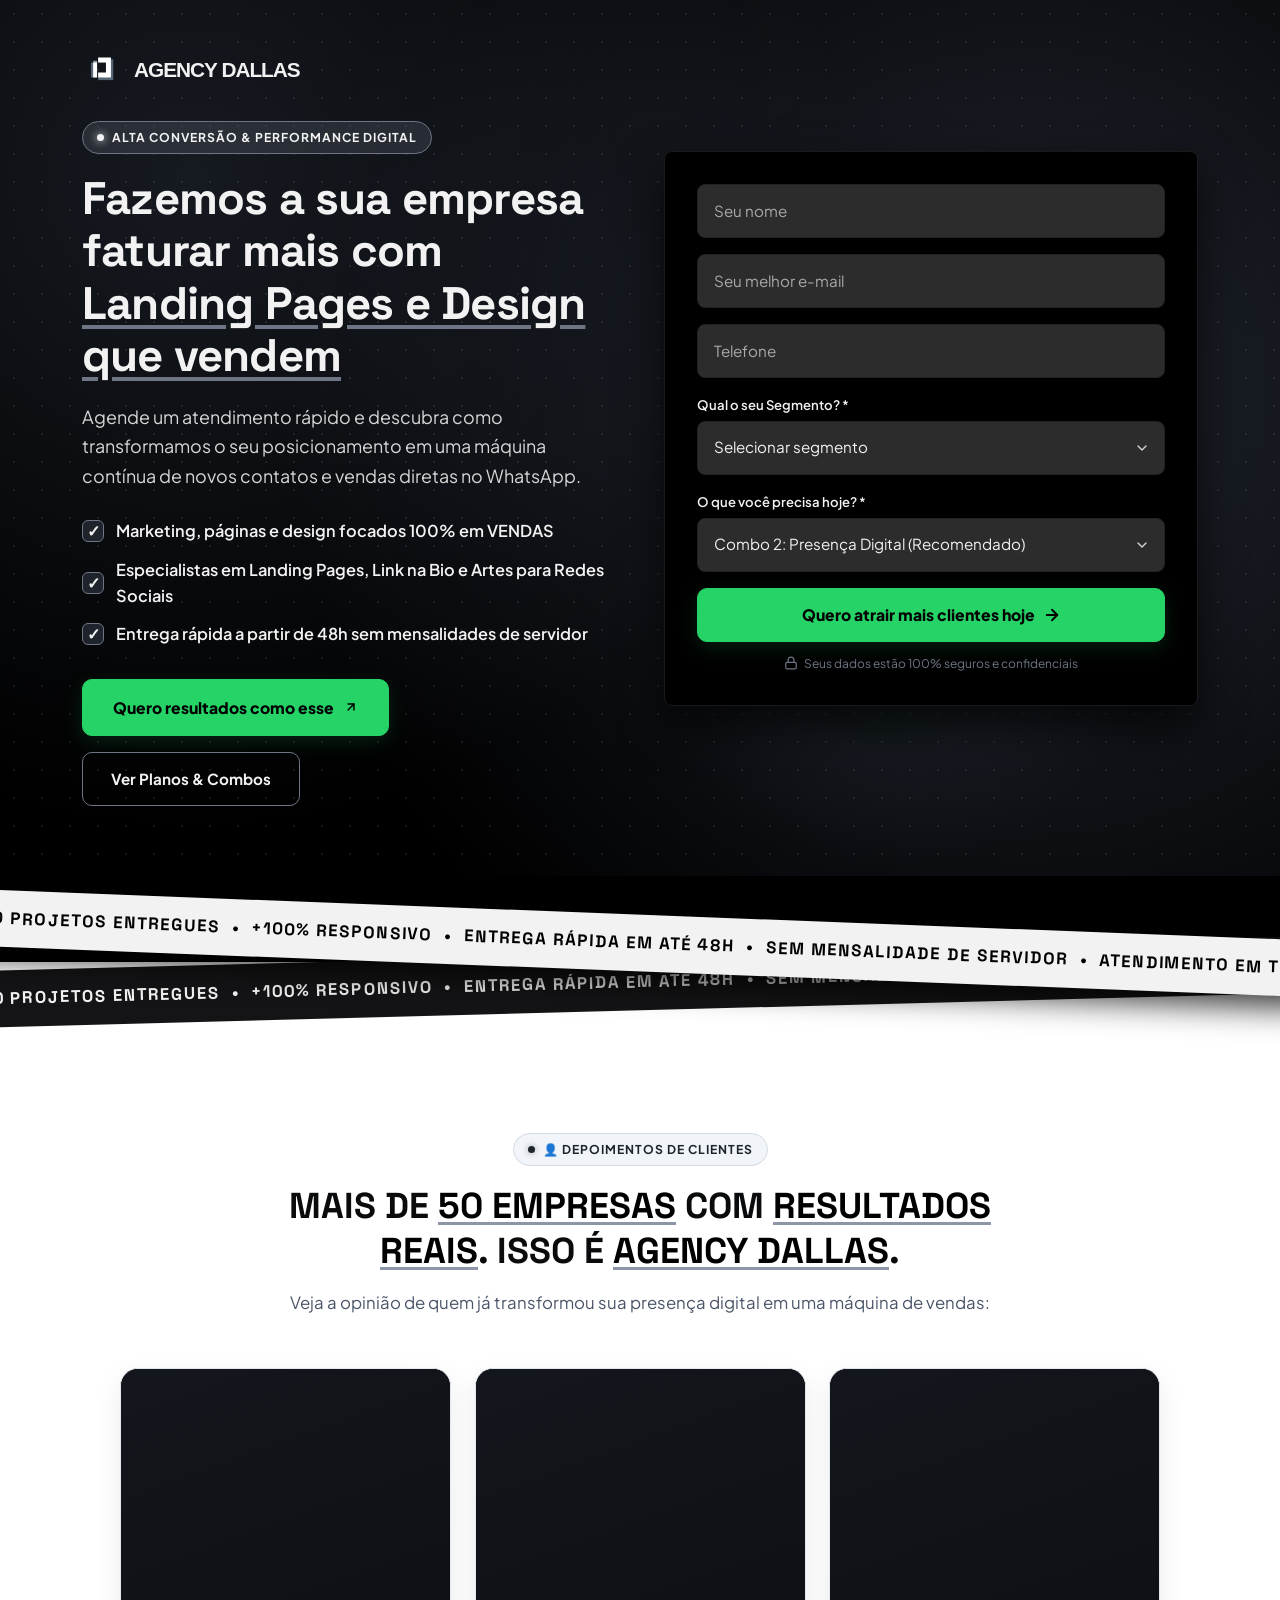
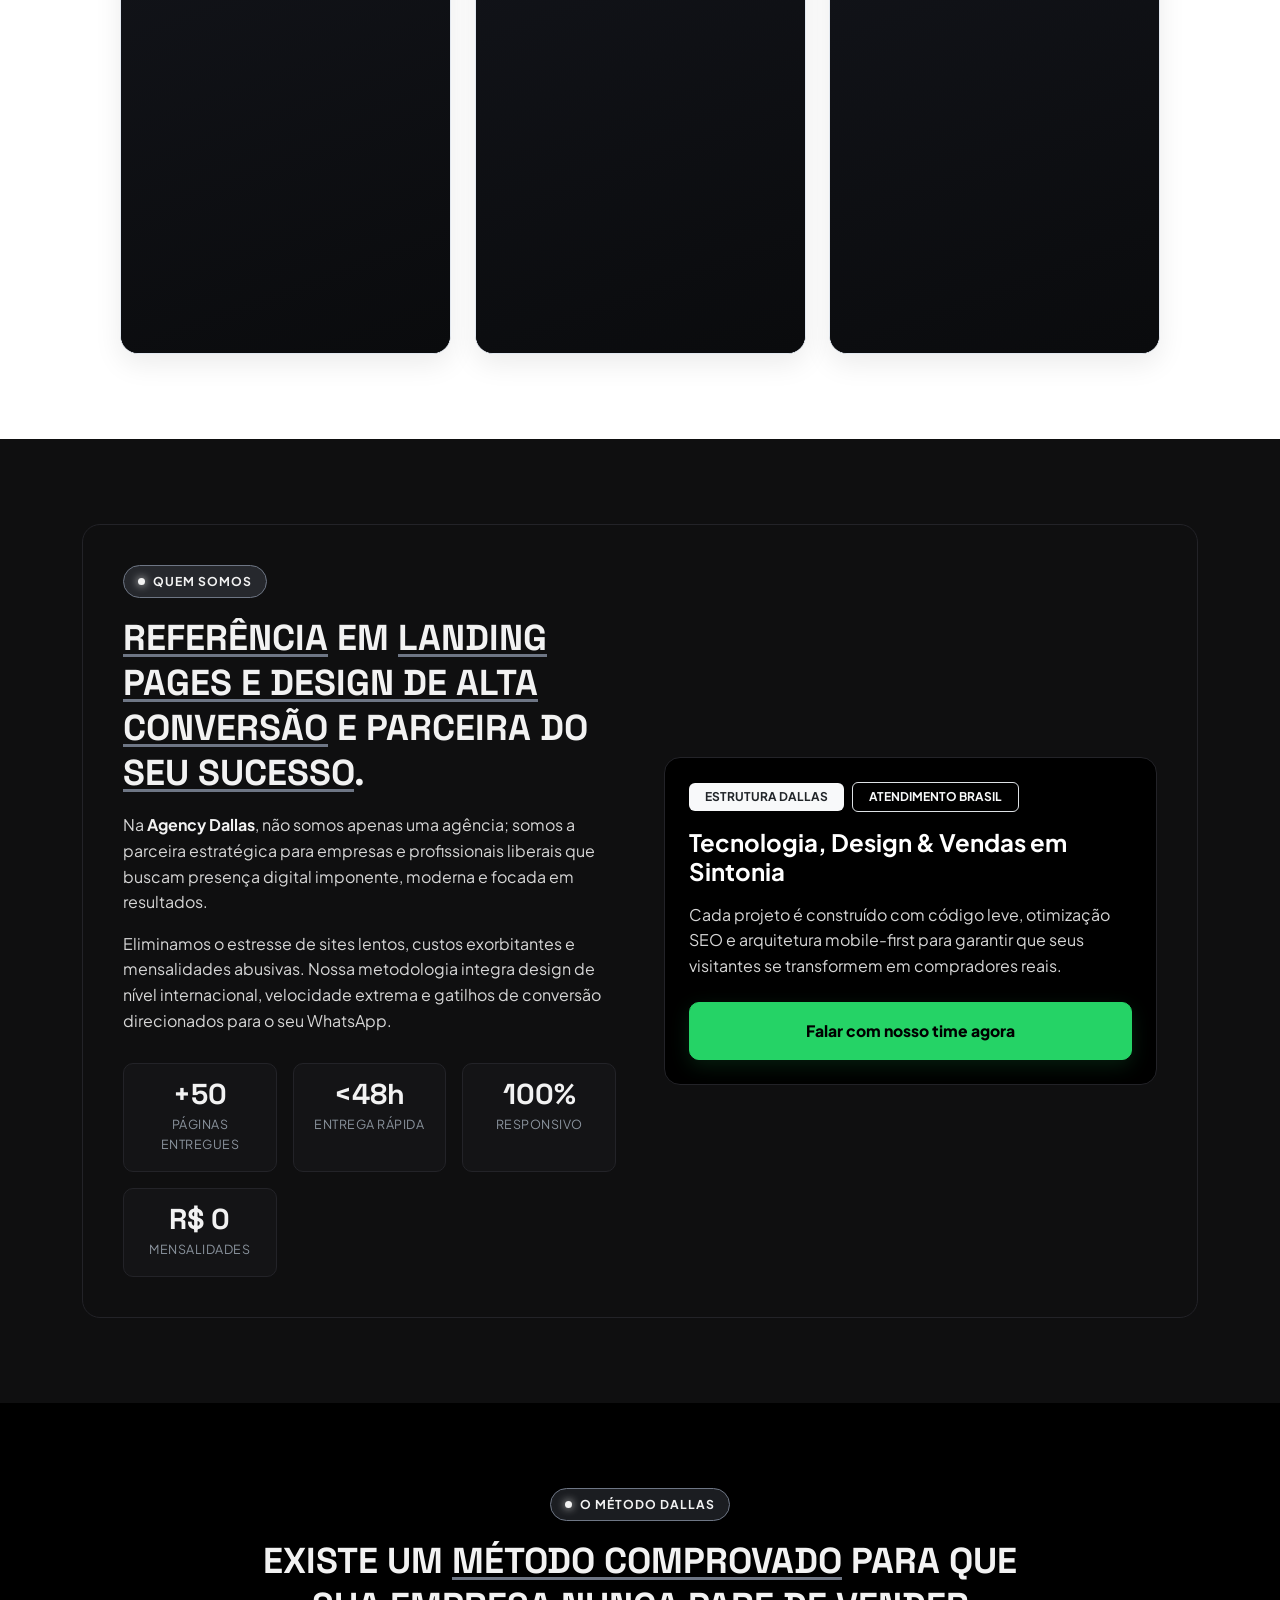
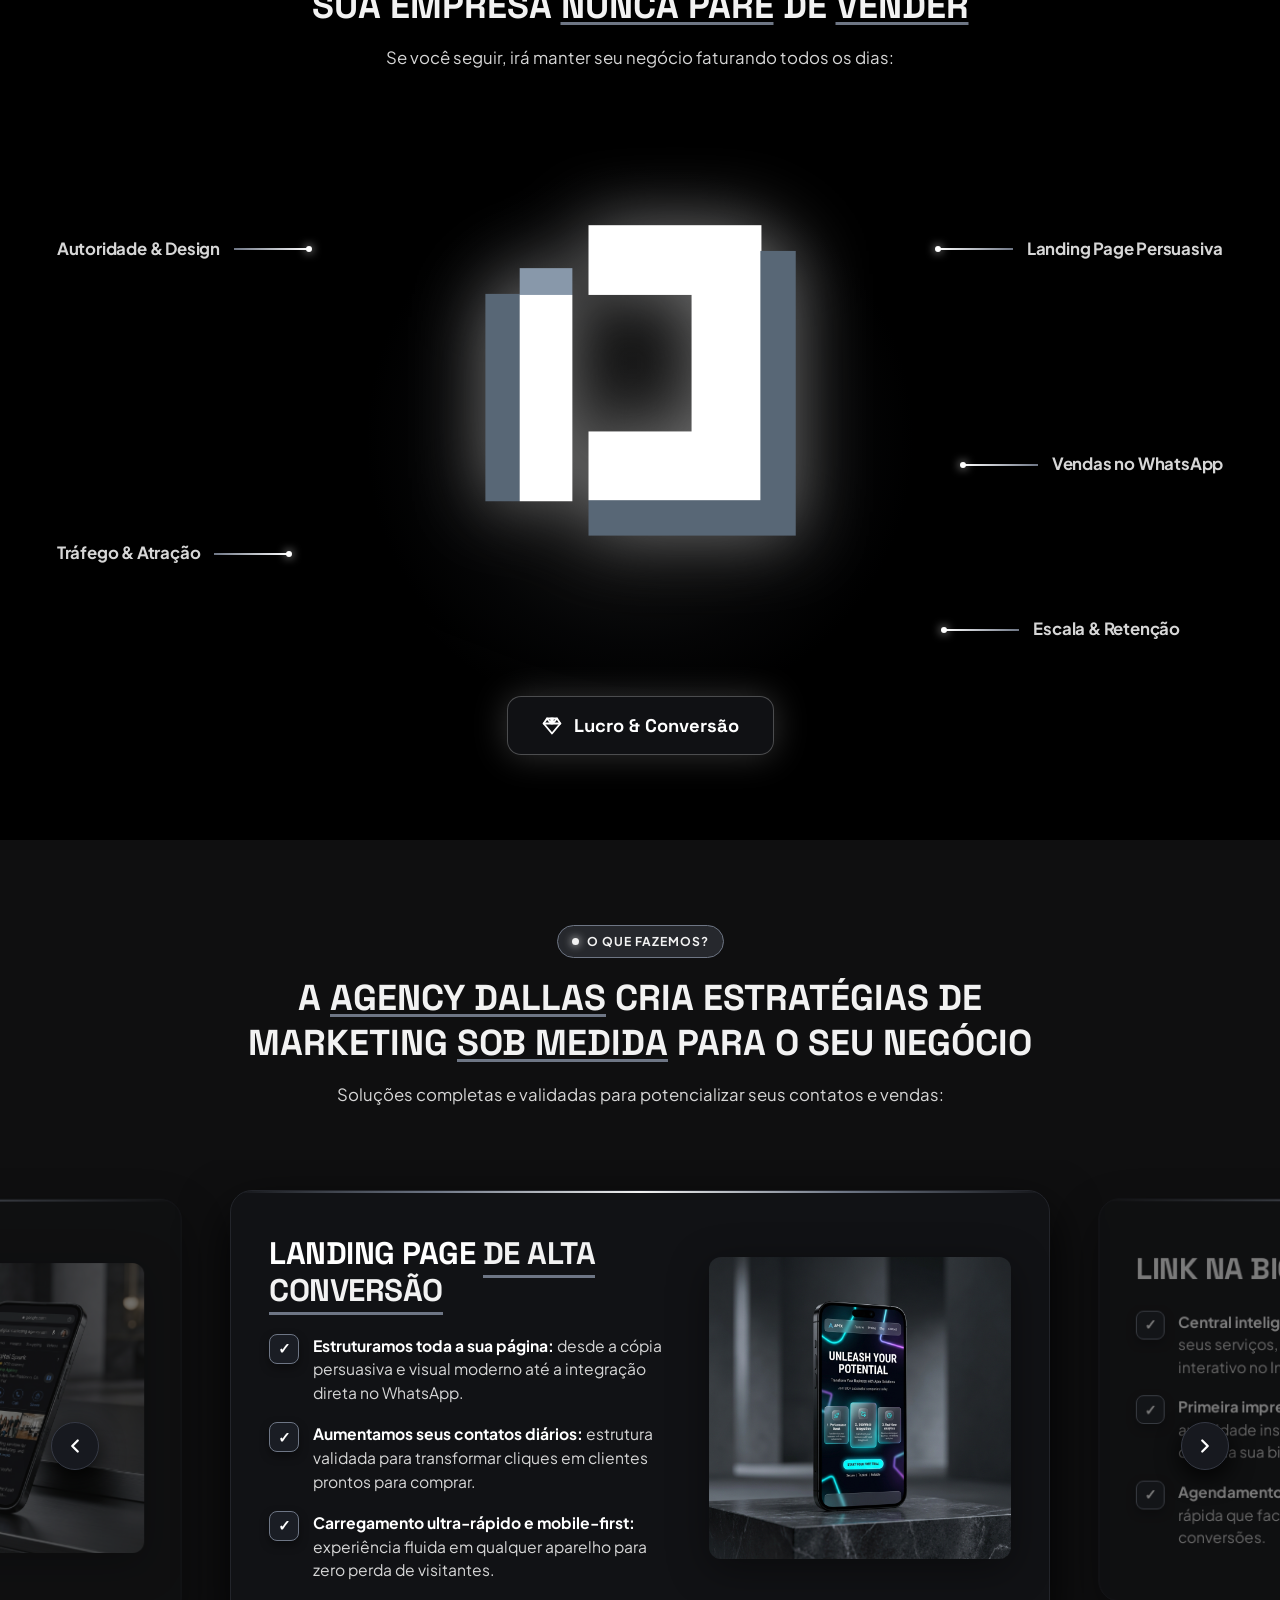
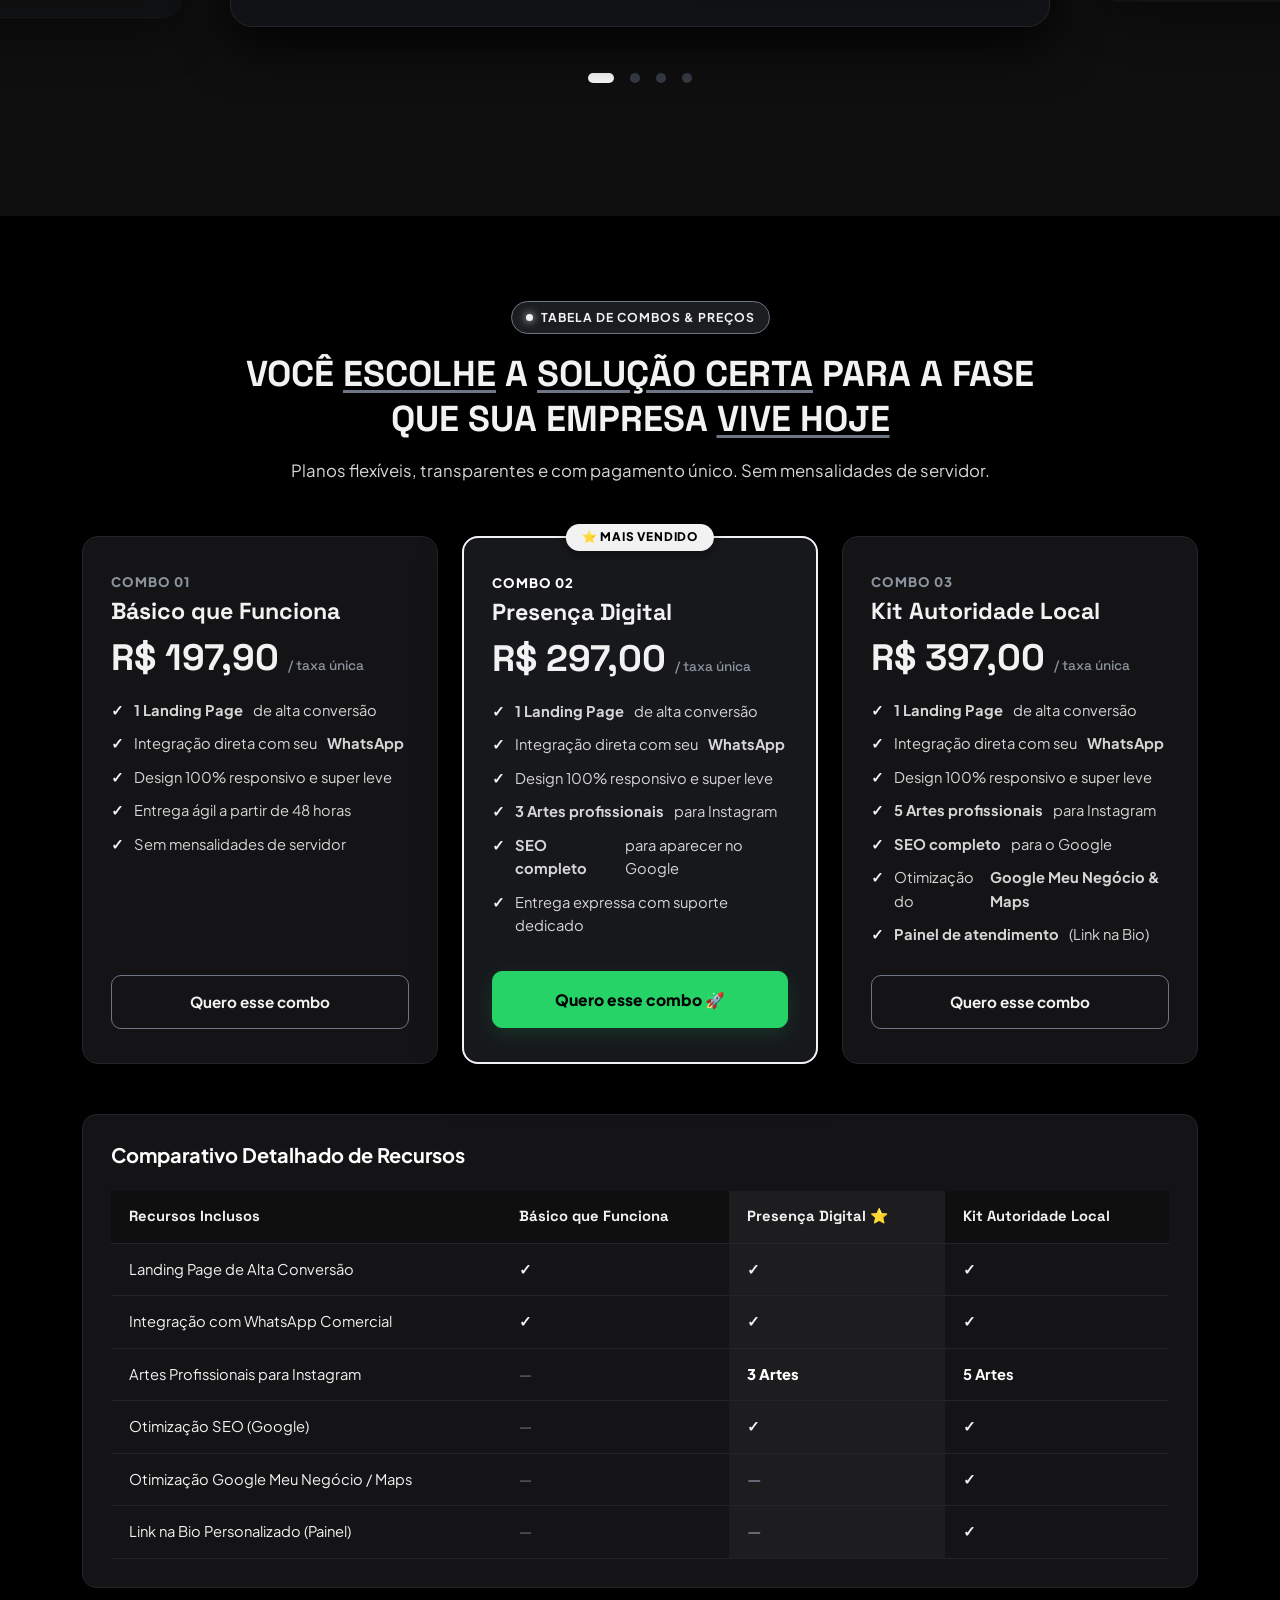
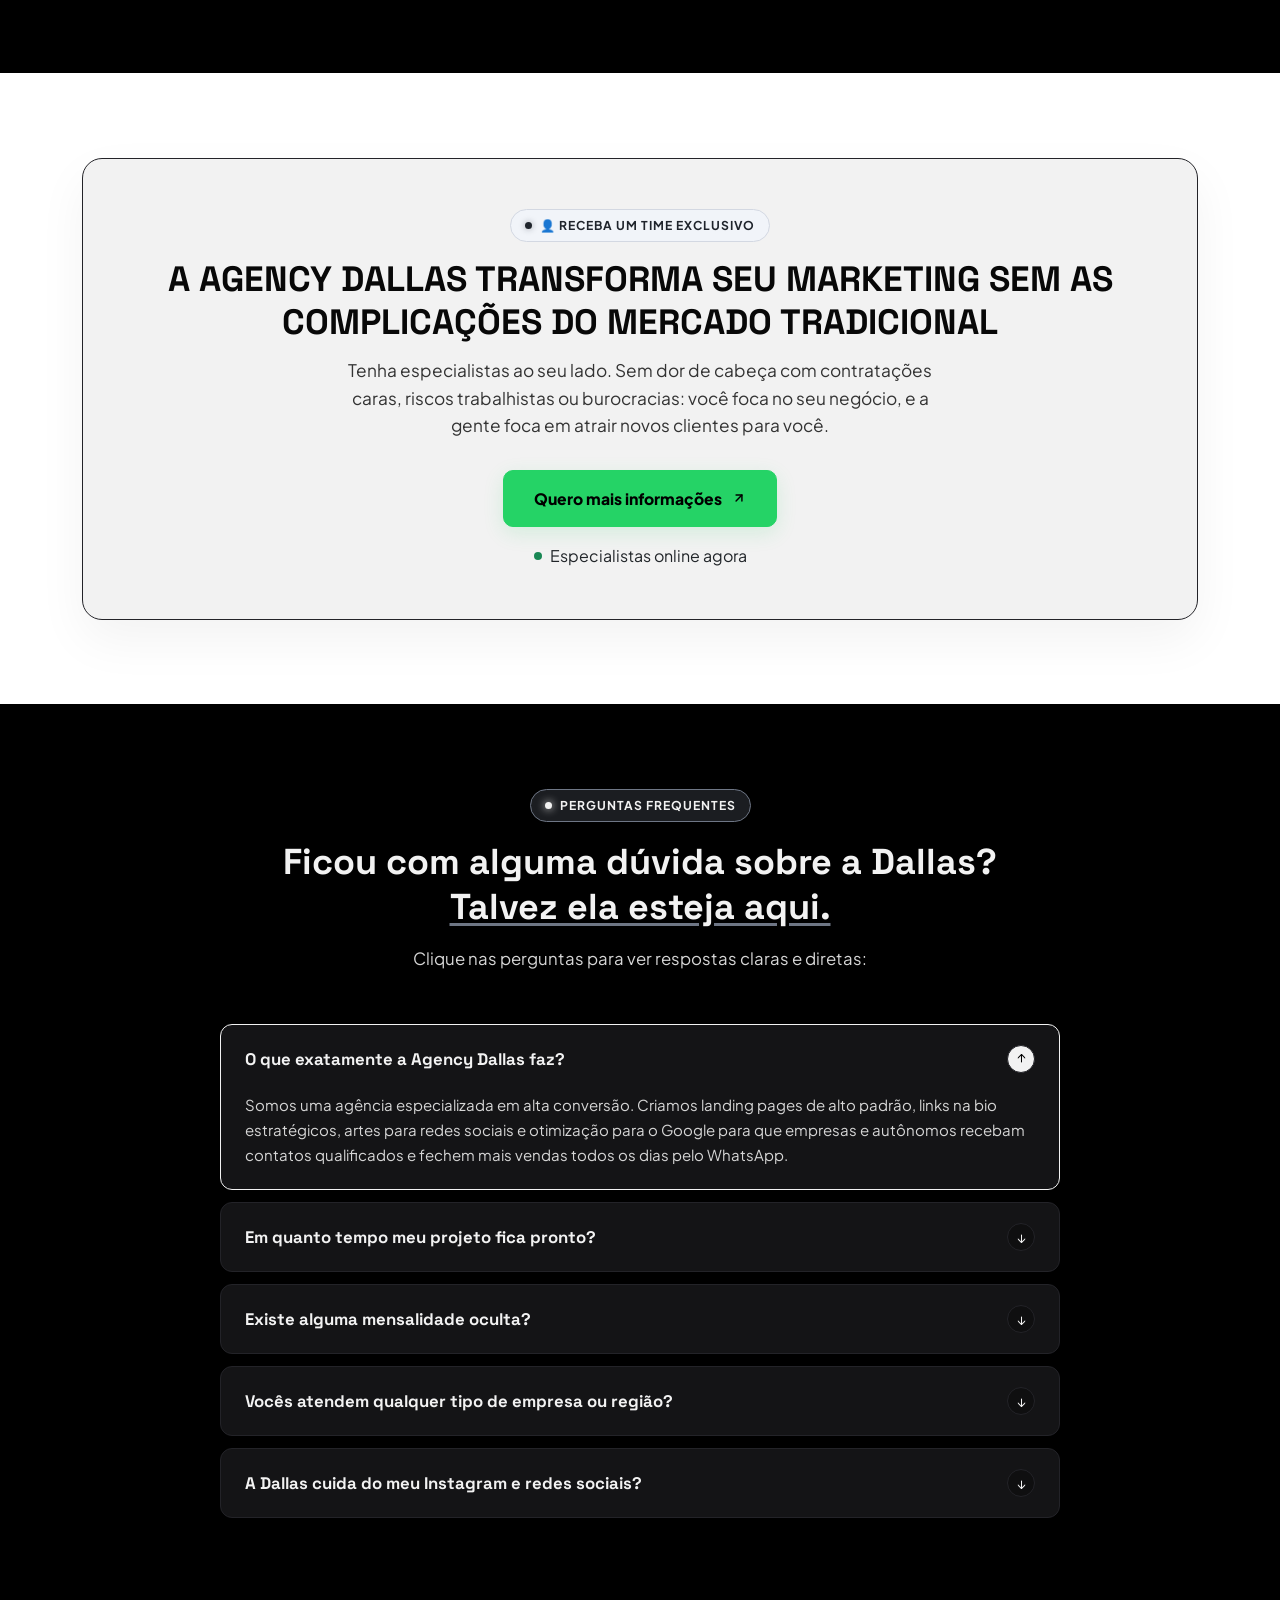
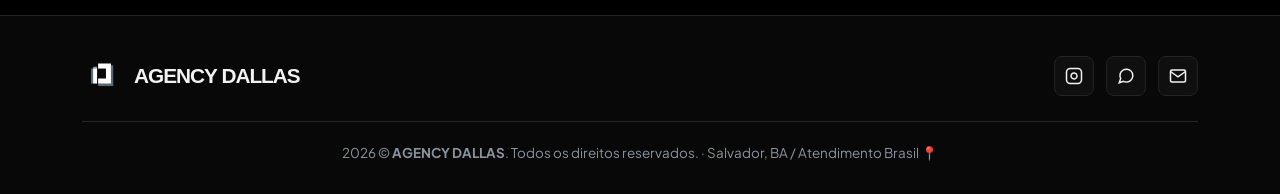
==== index.html @ f1140daa "feat: adicionar depoimentos em vídeos através do youtube." ====
<!DOCTYPE html>
<html lang="pt-BR">

<head>
  <meta charset="UTF-8">
  <meta name="viewport" content="width=device-width, initial-scale=1.0">
  <title>Agency Dallas • Landing Pages, Link na Bio e Design que Vendem</title>
  <meta name="description"
    content="Aumente as vendas da sua empresa com landing pages de alta conversão, link na bio profissional e design para redes sociais. Entrega a partir de 48h sem mensalidade.">
  <meta property="og:title" content="Agency Dallas • Páginas e Design de Alta Conversão">
  <meta property="og:description"
    content="Transforme seu posicionamento digital em uma máquina de novos clientes e vendas no WhatsApp.">
  <meta property="og:type" content="website">
  <meta property="og:locale" content="pt_BR">
  <link rel="icon" type="image/png" href="https://agencydallas.netlify.app/logo.png">

  <!-- Bootstrap 5 CSS -->
  <link rel="stylesheet" href="https://cdn.jsdelivr.net/npm/bootstrap@5.3.3/dist/css/bootstrap.min.css">

  <!-- Swiper CSS (Alpha Style Carousel) -->
  <link rel="stylesheet" href="https://cdn.jsdelivr.net/npm/swiper@11/swiper-bundle.min.css">

  <!-- Custom CSS -->
  <link rel="stylesheet" href="css/style.css">
</head>

<body>

  <!-- HERO SECTION + FORMULÁRIO DE QUALIFICAÇÃO -->
  <header class="lp-section-hero" id="topo">
    <div class="container">
      <div class="row align-items-center g-5">
        
        <!-- LADO ESQUERDO: COPY E AUTORIDADE -->
        <div class="col-lg-6">
          <div class="mb-4">
            <a href="#topo" class="lp-logo-brand">
              <img src="assets/logo-dallas.png" alt="Agency Dallas" class="img-fluid" style="max-height: 40px;">
              <span>AGENCY DALLAS</span>
            </a>
          </div>

          <div class="lp-eyebrow">
            <span class="lp-eyebrow-dot"></span>
            <span>ALTA CONVERSÃO & PERFORMANCE DIGITAL</span>
          </div>

          <h1 class="lp-title-main">
            Fazemos a sua empresa faturar mais com <span class="highlight">Landing Pages e Design que vendem</span>
          </h1>

          <p class="lp-subtitle">
            Agende um atendimento rápido e descubra como transformamos o seu posicionamento em uma máquina contínua de novos contatos e vendas diretas no WhatsApp.
          </p>

          <ul class="lp-check-list">
            <li>
              <span class="lp-check-icon">✓</span>
              <span>Marketing, páginas e design focados 100% em VENDAS</span>
            </li>
            <li>
              <span class="lp-check-icon">✓</span>
              <span>Especialistas em Landing Pages, Link na Bio e Artes para Redes Sociais</span>
            </li>
            <li>
              <span class="lp-check-icon">✓</span>
              <span>Entrega rápida a partir de 48h sem mensalidades de servidor</span>
            </li>
          </ul>

          <div class="d-flex flex-wrap gap-3">
            <a href="#formulario-conversao" class="btn-dallas-primary">
              <span>Quero resultados como esse</span>
              <svg width="14" height="14" viewBox="0 0 24 24" fill="none" stroke="currentColor" stroke-width="2.5" stroke-linecap="round" stroke-linejoin="round"><line x1="7" y1="17" x2="17" y2="7"></line><polyline points="7 7 17 7 17 17"></polyline></svg>
            </a>
            <a href="#combos" class="btn-dallas-outline">
              <span>Ver Planos & Combos</span>
            </a>
          </div>
        </div>

        <!-- LADO DIREITO: FORMULÁRIO DE QUALIFICAÇÃO -->
        <div class="col-lg-6">
          <div class="lp-form-card" id="formulario-conversao">
            <h2 class="lp-form-title">Solicite sua Proposta Personalizada</h2>
            <p class="lp-form-subtitle">Preencha os campos abaixo para receber o contato de um especialista:</p>

            <form id="conversion-form" novalidate>
              <!-- Hidden UTMs e Tracking -->
              <input type="hidden" name="utm_source" id="form-utm-source">
              <input type="hidden" name="utm_medium" id="form-utm-medium">
              <input type="hidden" name="utm_campaign" id="form-utm-campaign">
              <input type="hidden" name="utm_content" id="form-utm-content">
              <input type="hidden" name="utm_term" id="form-utm-term">
              <input type="hidden" name="fbclid" id="form-fbclid">
              <input type="hidden" name="gclid" id="form-gclid">
              <input type="hidden" name="debug_full_url" id="form-debug-url">
              <input type="hidden" name="creation_time" id="form-creation-time">

              <div class="lp-field-group">
                <label for="form-field-nome" class="lp-label lp-label-hidden">Seu Nome *</label>
                <input type="text" id="form-field-nome" class="lp-input" placeholder="Seu nome" required>
              </div>

              <div class="lp-field-group">
                <label for="form-field-email" class="lp-label lp-label-hidden">Seu Melhor E-mail *</label>
                <input type="email" id="form-field-email" class="lp-input" placeholder="Seu melhor e-mail" required>
              </div>

              <div class="lp-field-group">
                <label for="form-field-telefone" class="lp-label lp-label-hidden">WhatsApp com DDD *</label>
                <input type="tel" id="form-field-telefone" class="lp-input" placeholder="Telefone" maxlength="15" required>
              </div>

              <div class="lp-field-group">
                <label for="form-field-segmento" class="lp-label">Qual o seu Segmento? *</label>
                <select id="form-field-segmento" class="lp-select" required>
                  <option value="">Selecionar segmento</option>
                  <option value="Saúde, Medicina & Psicologia">Saúde, Medicina & Psicologia</option>
                  <option value="Advocacia & Serviços Jurídicos">Advocacia & Serviços Jurídicos</option>
                  <option value="Gastronomia & Alimentação">Gastronomia & Alimentação</option>
                  <option value="Estética, Beleza & Bem-Estar">Estética, Beleza & Bem-Estar</option>
                  <option value="Imobiliário & Construção">Imobiliário & Construção</option>
                  <option value="Consultoria & Serviços">Consultoria & Serviços</option>
                  <option value="Comércio, E-commerce & Varejo">Comércio, E-commerce & Varejo</option>
                  <option value="Outros Segmentos">Outros Segmentos</option>
                </select>
              </div>

              <div class="lp-field-group">
                <label for="form-field-servico" class="lp-label">O que você precisa hoje? *</label>
                <select id="form-field-servico" class="lp-select" required>
                  <option value="Combo 2: Presença Digital (Recomendado)">Combo 2: Presença Digital (Recomendado)</option>
                  <option value="Combo 1: Básico que Funciona (LP Única)">Combo 1: Básico que Funciona (LP Única)</option>
                  <option value="Combo 3: Kit Autoridade Local Completo">Combo 3: Kit Autoridade Local Completo</option>
                  <option value="Apenas Landing Page de Alta Conversão">Apenas Landing Page de Alta Conversão</option>
                  <option value="Link na Bio / Painel de Atendimento">Link na Bio / Painel de Atendimento</option>
                  <option value="Pacote de Artes para Instagram">Pacote de Artes para Instagram</option>
                </select>
              </div>

              <button type="submit" class="lp-form-submit-btn mt-3">
                <span>Quero atrair mais clientes hoje</span>
                <svg width="18" height="18" viewBox="0 0 24 24" fill="none" stroke="currentColor" stroke-width="2.5" stroke-linecap="round" stroke-linejoin="round"><line x1="5" y1="12" x2="19" y2="12"></line><polyline points="12 5 19 12 12 19"></polyline></svg>
              </button>

              
              <div class="lp-security-note">
                <svg width="14" height="14" viewBox="0 0 24 24" fill="none" stroke="currentColor" stroke-width="2"><rect x="3" y="11" width="18" height="11" rx="2" ry="2"></rect><path d="M7 11V7a5 5 0 0 1 10 0v4"></path></svg>
                <span>Seus dados estão 100% seguros e confidenciais</span>
              </div>
            </form>
          </div>
        </div>

      </div>
    </div>
  </header>

  <!-- FAIXA ROTACIONADA DUPLA (MARQUEE ESTILO ALPHA) -->
  <section class="lp-marquee-container">
    <div class="lp-marquee-track-1">
      <div class="marquee-content">
        +50 PROJETOS ENTREGUES &nbsp;•&nbsp; +100% RESPONSIVO &nbsp;•&nbsp; ENTREGA RÁPIDA EM ATÉ 48H &nbsp;•&nbsp; SEM MENSALIDADE DE SERVIDOR &nbsp;•&nbsp; ATENDIMENTO EM TODO O BRASIL &nbsp;•&nbsp; DESIGN DE ALTO PADRÃO &nbsp;•&nbsp; +50 PROJETOS ENTREGUES &nbsp;•&nbsp; +100% RESPONSIVO &nbsp;•&nbsp; ENTREGA RÁPIDA EM ATÉ 48H &nbsp;•&nbsp; SEM MENSALIDADE DE SERVIDOR &nbsp;•&nbsp; ATENDIMENTO EM TODO O BRASIL &nbsp;•&nbsp;
      </div>
    </div>
    <div class="lp-marquee-track-2">
      <div class="marquee-content">
        +50 PROJETOS ENTREGUES &nbsp;•&nbsp; +100% RESPONSIVO &nbsp;•&nbsp; ENTREGA RÁPIDA EM ATÉ 48H &nbsp;•&nbsp; SEM MENSALIDADE DE SERVIDOR &nbsp;•&nbsp; ATENDIMENTO EM TODO O BRASIL &nbsp;•&nbsp; DESIGN DE ALTO PADRÃO &nbsp;•&nbsp; +50 PROJETOS ENTREGUES &nbsp;•&nbsp; +100% RESPONSIVO &nbsp;•&nbsp; ENTREGA RÁPIDA EM ATÉ 48H &nbsp;•&nbsp; SEM MENSALIDADE DE SERVIDOR &nbsp;•&nbsp; ATENDIMENTO EM TODO O BRASIL &nbsp;•&nbsp;
      </div>
    </div>
  </section>

  <!-- SEÇÃO 1: DEPOIMENTOS & RESULTADOS REAIS -->
  <section class="lp-section" id="depoimentos">
    <div class="container">
      <div class="lp-section-header">
        <div class="lp-eyebrow">
          <span class="lp-eyebrow-dot"></span>
          <span>👤 DEPOIMENTOS DE CLIENTES</span>
        </div>
        <h2 class="lp-section-title">
          MAIS DE <span class="strong">50 EMPRESAS</span> COM <span class="strong">RESULTADOS REAIS</span>. ISSO É <span class="strong">AGENCY DALLAS</span>.
        </h2>
        <p class="lp-section-desc">
          Veja a opinião de quem já transformou sua presença digital em uma máquina de vendas:
        </p>
      </div>

      <div class="lp-shorts-grid" id="lp-shorts-grid">
        <!-- SHORT 1 -->
        <div class="lp-short-card" data-video-index="0">
          <div class="lp-short-frame"></div>
        </div>

        <!-- SHORT 2 -->
        <div class="lp-short-card" data-video-index="1">
          <div class="lp-short-frame"></div>
        </div>

        <!-- SHORT 3 -->
        <div class="lp-short-card" data-video-index="2">
          <div class="lp-short-frame"></div>
        </div>
      </div>
    </div>
  </section>

  <!-- SEÇÃO 2: QUEM SOMOS -->
  <section class="lp-section bg-dallas-surface" id="sobre">
    <div class="container">
      <div class="lp-about-card">
        <div class="row align-items-center g-5">
          <div class="col-lg-6">
            <div class="lp-eyebrow">
              <span class="lp-eyebrow-dot"></span>
              <span>QUEM SOMOS</span>
            </div>
            <h2 class="lp-section-title text-start mb-3">
              <span class="strong">REFERÊNCIA</span> EM <span class="strong">LANDING PAGES E DESIGN DE ALTA CONVERSÃO</span> E PARCEIRA DO <span class="strong">SEU SUCESSO</span>.
            </h2>
            <p class="text-dallas-light mb-3">
              Na <strong class="text-dallas-white">Agency Dallas</strong>, não somos apenas uma agência; somos a parceira estratégica para empresas e profissionais liberais que buscam presença digital imponente, moderna e focada em resultados.
            </p>
            <p class="text-dallas-light mb-0">
              Eliminamos o estresse de sites lentos, custos exorbitantes e mensalidades abusivas. Nossa metodologia integra design de nível internacional, velocidade extrema e gatilhos de conversão direcionados para o seu WhatsApp.
            </p>

            <div class="lp-stats-grid">
              <div class="lp-stat-box">
                <div class="lp-stat-number">+50</div>
                <div class="lp-stat-label">Páginas Entregues</div>
              </div>
              <div class="lp-stat-box">
                <div class="lp-stat-number">&lt;48h</div>
                <div class="lp-stat-label">Entrega Rápida</div>
              </div>
              <div class="lp-stat-box">
                <div class="lp-stat-number">100%</div>
                <div class="lp-stat-label">Responsivo</div>
              </div>
              <div class="lp-stat-box">
                <div class="lp-stat-number">R$ 0</div>
                <div class="lp-stat-label">Mensalidades</div>
              </div>
            </div>
          </div>

          <div class="col-lg-6 text-center">
            <div class="p-4 bg-dallas-black border-dallas border rounded-4 text-start">
              <div class="d-flex align-items-center gap-2 mb-3">
                <span class="badge bg-light text-dark fw-bold px-3 py-2">ESTRUTURA DALLAS</span>
                <span class="badge border text-light px-3 py-2">ATENDIMENTO BRASIL</span>
              </div>
              <h3 class="h4 text-white fw-bold mb-3">Tecnologia, Design & Vendas em Sintonia</h3>
              <p class="text-dallas-light fs-6 mb-4">
                Cada projeto é construído com código leve, otimização SEO e arquitetura mobile-first para garantir que seus visitantes se transformem em compradores reais.
              </p>
              <a href="#formulario-conversao" class="btn-dallas-primary w-100">
                <span>Falar com nosso time agora</span>
              </a>
            </div>
          </div>
        </div>
      </div>
    </div>
  </section>

  <!-- SEÇÃO 3: O MÉTODO DALLAS (DIAGRAMA ESTILO ALPHA) -->
  <section class="lp-section" id="metodo">
    <div class="container">
      <div class="lp-section-header">
        <div class="lp-eyebrow">
          <span class="lp-eyebrow-dot"></span>
          <span>O MÉTODO DALLAS</span>
        </div>
        <h2 class="lp-section-title">
          EXISTE UM <span class="strong">MÉTODO COMPROVADO</span> PARA QUE SUA EMPRESA <span class="strong">NUNCA PARE</span> DE <span class="strong">VENDER</span>
        </h2>
        <p class="lp-section-desc">
          Se você seguir, irá manter seu negócio faturando todos os dias:
        </p>
      </div>

      <!-- DIAGRAMA VISUAL COM LOGO E CONECTORES -->
      <div class="lp-method-container">
        <div class="lp-method-glow-bg"></div>

        <!-- CONECTORES LADO ESQUERDO -->
        <div class="lp-method-pointer pointer-left pos-engajamento">
          <span>Autoridade & Design</span>
          <span class="lp-pointer-line"></span>
        </div>

        <div class="lp-method-pointer pointer-left pos-ativacao">
          <span>Tráfego & Atração</span>
          <span class="lp-pointer-line"></span>
        </div>

        <!-- LOGO DALLAS CENTRALIZADO -->
        <div class="lp-method-logo-wrapper">
          <img src="assets/logo-dallas.png" alt="Logo Agency Dallas" class="lp-method-center-logo">
          
          <!-- BADGE INFERIOR: MONETIZAÇÃO -->
          <div class="lp-method-bottom-badge">
            <svg width="20" height="20" viewBox="0 0 24 24" fill="none" stroke="currentColor" stroke-width="2.2" stroke-linecap="round" stroke-linejoin="round"><path d="M6 3h12l4 6-10 12L2 9z"></path><path d="M11 3v6l-5-6"></path><path d="M13 3v6l5-6"></path><path d="M2 9h20"></path></svg>
            <span>Lucro & Conversão</span>
          </div>
        </div>

        <!-- CONECTORES LADO DIREITO -->
        <div class="lp-method-pointer pointer-right pos-retencao">
          <span>Landing Page Persuasiva</span>
          <span class="lp-pointer-line"></span>
        </div>

        <div class="lp-method-pointer pointer-right pos-aquisicao">
          <span>Vendas no WhatsApp</span>
          <span class="lp-pointer-line"></span>
        </div>

        <div class="lp-method-pointer pointer-right pos-indicacao">
          <span>Escala & Retenção</span>
          <span class="lp-pointer-line"></span>
        </div>

        <!-- VERSÃO GRID PARA MOBILE -->
        <div class="lp-method-pointers-mobile-grid d-lg-none">
          <div class="lp-method-pointer"><span>• Autoridade & Design</span></div>
          <div class="lp-method-pointer"><span>• Tráfego & Atração</span></div>
          <div class="lp-method-pointer"><span>• Landing Page Persuasiva</span></div>
          <div class="lp-method-pointer"><span>• Vendas no WhatsApp</span></div>
          <div class="lp-method-pointer"><span>• Escala & Retenção</span></div>
        </div>
      </div>
    </div>
  </section>

  <!-- SEÇÃO 4: O QUE FAZEMOS (CARROSSEL SWIPER CENTRALIZADO COM CARDS LATERAIS) -->
  <section class="lp-section bg-dallas-surface" id="solucoes">
    <div class="container">
      <div class="lp-section-header">
        <div class="lp-eyebrow">
          <span class="lp-eyebrow-dot"></span>
          <span>O QUE FAZEMOS?</span>
        </div>
        <h2 class="lp-section-title">
          A <span class="strong">AGENCY DALLAS</span> CRIA ESTRATÉGIAS DE MARKETING <span class="strong">SOB MEDIDA</span> PARA O SEU NEGÓCIO
        </h2>
        <p class="lp-section-desc">
          Soluções completas e validadas para potencializar seus contatos e vendas:
        </p>
      </div>
    </div>

    <!-- SWIPER FULL-WIDTH WRAPPER -->
    <div class="lp-carousel-section-wrapper">
      
      <!-- BOTÕES DE NAVEGAÇÃO -->
      <div class="lp-carousel-nav-wrapper">
        <button class="lp-swiper-prev" aria-label="Slide Anterior">
          <svg width="22" height="22" viewBox="0 0 24 24" fill="none" stroke="currentColor" stroke-width="2.5" stroke-linecap="round" stroke-linejoin="round"><polyline points="15 18 9 12 15 6"></polyline></svg>
        </button>
        <button class="lp-swiper-next" aria-label="Próximo Slide">
          <svg width="22" height="22" viewBox="0 0 24 24" fill="none" stroke="currentColor" stroke-width="2.5" stroke-linecap="round" stroke-linejoin="round"><polyline points="9 18 15 12 9 6"></polyline></svg>
        </button>
      </div>

      <div class="swiper lp-swiper">
        <div class="swiper-wrapper">
          
          <!-- SLIDE 1: LANDING PAGE -->
          <div class="swiper-slide">
            <div class="lp-feature-card">
              <div class="lp-feature-content">
                <h3 class="lp-feature-title">LANDING PAGE <span class="highlight-tag">DE ALTA CONVERSÃO</span></h3>
                
                <ul class="lp-feature-bullets">
                  <li class="lp-feature-item">
                    <div class="lp-feature-check">✓</div>
                    <div class="lp-feature-text">
                      <strong>Estruturamos toda a sua página:</strong> desde a cópia persuasiva e visual moderno até a integração direta no WhatsApp.
                    </div>
                  </li>
                  <li class="lp-feature-item">
                    <div class="lp-feature-check">✓</div>
                    <div class="lp-feature-text">
                      <strong>Aumentamos seus contatos diários:</strong> estrutura validada para transformar cliques em clientes prontos para comprar.
                    </div>
                  </li>
                  <li class="lp-feature-item">
                    <div class="lp-feature-check">✓</div>
                    <div class="lp-feature-text">
                      <strong>Carregamento ultra-rápido e mobile-first:</strong> experiência fluida em qualquer aparelho para zero perda de visitantes.
                    </div>
                  </li>
                </ul>
              </div>

              <div class="lp-feature-visual">
                <img src="assets/foto-lp.jpg" alt="Landing Page" class="lp-feature-img">
              </div>
            </div>
          </div>

          <!-- SLIDE 2: LINK NA BIO -->
          <div class="swiper-slide">
            <div class="lp-feature-card">
              <div class="lp-feature-content">
                <h3 class="lp-feature-title">LINK NA BIO <span class="highlight-tag">ESTRATÉGICO</span></h3>
                
                <ul class="lp-feature-bullets">
                  <li class="lp-feature-item">
                    <div class="lp-feature-check">✓</div>
                    <div class="lp-feature-text">
                      <strong>Central inteligente de atendimento:</strong> organize seus serviços, catálogo e links em um painel interativo no Instagram.
                    </div>
                  </li>
                  <li class="lp-feature-item">
                    <div class="lp-feature-check">✓</div>
                    <div class="lp-feature-text">
                      <strong>Primeira impressão inesquecível:</strong> passe autoridade instantânea assim que o seguidor clicar na sua biografia.
                    </div>
                  </li>
                  <li class="lp-feature-item">
                    <div class="lp-feature-check">✓</div>
                    <div class="lp-feature-text">
                      <strong>Agendamentos com 1 clique:</strong> botões de ação rápida que facilitam o contato e aumentam suas conversões.
                    </div>
                  </li>
                </ul>
              </div>

              <div class="lp-feature-visual">
                <img src="assets/foto-bio.jpg" alt="Link na Bio" class="lp-feature-img">
              </div>
            </div>
          </div>

          <!-- SLIDE 3: ARTES PARA INSTAGRAM -->
          <div class="swiper-slide">
            <div class="lp-feature-card">
              <div class="lp-feature-content">
                <h3 class="lp-feature-title">ARTES & DESIGN <span class="highlight-tag">PARA INSTAGRAM</span></h3>
                
                <ul class="lp-feature-bullets">
                  <li class="lp-feature-item">
                    <div class="lp-feature-check">✓</div>
                    <div class="lp-feature-text">
                      <strong>Design de alto impacto visual:</strong> posts para feed, carrosséis e stories desenhados estrategicamente para valorizar sua marca.
                    </div>
                  </li>
                  <li class="lp-feature-item">
                    <div class="lp-feature-check">✓</div>
                    <div class="lp-feature-text">
                      <strong>Autoridade de marca imediata:</strong> sua empresa com padrão estético profissional que destaca seu negócio.
                    </div>
                  </li>
                  <li class="lp-feature-item">
                    <div class="lp-feature-check">✓</div>
                    <div class="lp-feature-text">
                      <strong>Artes Prontas para Uso:</strong> arquivos em alta resolução otimizados para publicação no seu perfil.
                    </div>
                  </li>
                </ul>
              </div>

              <div class="lp-feature-visual">
                <img src="assets/foto-artes.jpg" alt="Artes Instagram" class="lp-feature-img">
              </div>
            </div>
          </div>

          <!-- SLIDE 4: SEO E GOOGLE MEU NEGÓCIO -->
          <div class="swiper-slide">
            <div class="lp-feature-card">
              <div class="lp-feature-content">
                <h3 class="lp-feature-title">OTIMIZAÇÃO GOOGLE <span class="highlight-tag">& SEO LOCAL</span></h3>
                
                <ul class="lp-feature-bullets">
                  <li class="lp-feature-item">
                    <div class="lp-feature-check">✓</div>
                    <div class="lp-feature-text">
                      <strong>Apareça nas pesquisas do Google:</strong> configurações técnicas de palavras-chave para ser achado por quem procura seu serviço.
                    </div>
                  </li>
                  <li class="lp-feature-item">
                    <div class="lp-feature-check">✓</div>
                    <div class="lp-feature-text">
                      <strong>Google Maps & Meu Negócio:</strong> perfil 100% otimizado para atrair clientes da sua cidade e região.
                    </div>
                  </li>
                  <li class="lp-feature-item">
                    <div class="lp-feature-check">✓</div>
                    <div class="lp-feature-text">
                      <strong>Mais credibilidade nas buscas:</strong> informações completas, rotas, avaliações e contatos sempre acessíveis.
                    </div>
                  </li>
                </ul>
              </div>

              <div class="lp-feature-visual">
                <img src="assets/foto-google.jpg" alt="Google SEO" class="lp-feature-img">
              </div>
            </div>
          </div>

        </div>
      </div>

      <!-- PAGINAÇÃO (DOTS) -->
      <div class="lp-swiper-pagination"></div>

    </div>
  </section>



  <!-- SEÇÃO 5: PLANOS & COMBOS -->
  <section class="lp-section" id="combos">
    <div class="container">
      <div class="lp-section-header">
        <div class="lp-eyebrow">
          <span class="lp-eyebrow-dot"></span>
          <span>TABELA DE COMBOS & PREÇOS</span>
        </div>
        <h2 class="lp-section-title">
          VOCÊ <span class="strong">ESCOLHE</span> A <span class="strong">SOLUÇÃO CERTA</span> PARA A FASE QUE SUA EMPRESA <span class="strong">VIVE HOJE</span>
        </h2>
        <p class="lp-section-desc">
          Planos flexíveis, transparentes e com pagamento único. Sem mensalidades de servidor.
        </p>
      </div>

      <div class="row g-4 align-items-stretch">
        <!-- COMBO 1 -->
        <div class="col-lg-4">
          <div class="lp-pricing-card">
            <div>
              <div class="lp-combo-name">COMBO 01</div>
              <h3 class="lp-pricing-title">Básico que Funciona</h3>
              <div class="lp-price-val">R$ 197,90 <span>/ taxa única</span></div>

              <ul class="lp-pricing-bullets">
                <li><strong>1 Landing Page</strong> de alta conversão</li>
                <li>Integração direta com seu <strong>WhatsApp</strong></li>
                <li>Design 100% responsivo e super leve</li>
                <li>Entrega ágil a partir de 48 horas</li>
                <li>Sem mensalidades de servidor</li>
              </ul>
            </div>

            <a href="#formulario-conversao" class="btn-dallas-outline btn-full-width" data-combo-select="Combo 1: Básico que Funciona (LP Única)">
              <span>Quero esse combo</span>
            </a>
          </div>
        </div>

        <!-- COMBO 2 (FEATURED) -->
        <div class="col-lg-4">
          <div class="lp-pricing-card featured">
            <span class="lp-featured-badge">⭐ MAIS VENDIDO</span>
            <div>
              <div class="lp-combo-name text-white">COMBO 02</div>
              <h3 class="lp-pricing-title">Presença Digital</h3>
              <div class="lp-price-val">R$ 297,00 <span>/ taxa única</span></div>

              <ul class="lp-pricing-bullets">
                <li><strong>1 Landing Page</strong> de alta conversão</li>
                <li>Integração direta com seu <strong>WhatsApp</strong></li>
                <li>Design 100% responsivo e super leve</li>
                <li><strong>3 Artes profissionais</strong> para Instagram</li>
                <li><strong>SEO completo</strong> para aparecer no Google</li>
                <li>Entrega expressa com suporte dedicado</li>
              </ul>
            </div>

            <a href="#formulario-conversao" class="btn-dallas-primary btn-full-width" data-combo-select="Combo 2: Presença Digital (Recomendado)">
              <span>Quero esse combo 🚀</span>
            </a>
          </div>
        </div>

        <!-- COMBO 3 -->
        <div class="col-lg-4">
          <div class="lp-pricing-card">
            <div>
              <div class="lp-combo-name">COMBO 03</div>
              <h3 class="lp-pricing-title">Kit Autoridade Local</h3>
              <div class="lp-price-val">R$ 397,00 <span>/ taxa única</span></div>

              <ul class="lp-pricing-bullets">
                <li><strong>1 Landing Page</strong> de alta conversão</li>
                <li>Integração direta com seu <strong>WhatsApp</strong></li>
                <li>Design 100% responsivo e super leve</li>
                <li><strong>5 Artes profissionais</strong> para Instagram</li>
                <li><strong>SEO completo</strong> para o Google</li>
                <li>Otimização do <strong>Google Meu Negócio & Maps</strong></li>
                <li><strong>Painel de atendimento</strong> (Link na Bio)</li>
              </ul>
            </div>

            <a href="#formulario-conversao" class="btn-dallas-outline btn-full-width" data-combo-select="Combo 3: Kit Autoridade Local Completo">
              <span>Quero esse combo</span>
            </a>
          </div>
        </div>
      </div>

      <!-- TABELA COMPARATIVA DE RECURSOS -->
      <div class="lp-table-wrapper">
        <h3 class="h5 fw-bold text-white mb-4">Comparativo Detalhado de Recursos</h3>
        <table class="lp-comparison-table">
          <thead>
            <tr>
              <th>Recursos Inclusos</th>
              <th>Básico que Funciona</th>
              <th class="col-highlight">Presença Digital ⭐</th>
              <th>Kit Autoridade Local</th>
            </tr>
          </thead>
          <tbody>
            <tr>
              <td>Landing Page de Alta Conversão</td>
              <td><span class="lp-check-mark">✓</span></td>
              <td class="col-highlight"><span class="lp-check-mark">✓</span></td>
              <td><span class="lp-check-mark">✓</span></td>
            </tr>
            <tr>
              <td>Integração com WhatsApp Comercial</td>
              <td><span class="lp-check-mark">✓</span></td>
              <td class="col-highlight"><span class="lp-check-mark">✓</span></td>
              <td><span class="lp-check-mark">✓</span></td>
            </tr>
            <tr>
              <td>Artes Profissionais para Instagram</td>
              <td><span class="lp-cross-mark">—</span></td>
              <td class="col-highlight"><strong class="text-white">3 Artes</strong></td>
              <td><strong class="text-white">5 Artes</strong></td>
            </tr>
            <tr>
              <td>Otimização SEO (Google)</td>
              <td><span class="lp-cross-mark">—</span></td>
              <td class="col-highlight"><span class="lp-check-mark">✓</span></td>
              <td><span class="lp-check-mark">✓</span></td>
            </tr>
            <tr>
              <td>Otimização Google Meu Negócio / Maps</td>
              <td><span class="lp-cross-mark">—</span></td>
              <td class="col-highlight"><span class="lp-cross-mark">—</span></td>
              <td><span class="lp-check-mark">✓</span></td>
            </tr>
            <tr>
              <td>Link na Bio Personalizado (Painel)</td>
              <td><span class="lp-cross-mark">—</span></td>
              <td class="col-highlight"><span class="lp-cross-mark">—</span></td>
              <td><span class="lp-check-mark">✓</span></td>
            </tr>
          </tbody>
        </table>
      </div>

    </div>
  </section>

  <!-- SEÇÃO 6: RECEBA UM TIME EXCLUSIVO / CTA INTERMEDIÁRIO -->
  <section class="lp-section bg-white" id="time">
    <div class="container">
      <div class="lp-cta-banner">
        <div class="lp-eyebrow mb-3">
          <span class="lp-eyebrow-dot"></span>
          <span>👤 RECEBA UM TIME EXCLUSIVO</span>
        </div>
        <h2 class="lp-cta-title">
          A AGENCY DALLAS TRANSFORMA SEU MARKETING SEM AS COMPLICAÇÕES DO MERCADO TRADICIONAL
        </h2>
        <p class="lp-cta-desc">
          Tenha especialistas ao seu lado. Sem dor de cabeça com contratações caras, riscos trabalhistas ou burocracias: você foca no seu negócio, e a gente foca em atrair novos clientes para você.
        </p>
        <div class="d-flex flex-column align-items-center gap-3">
          <a href="#formulario-conversao" class="btn-dallas-primary">
            <span>Quero mais informações</span>
            <svg width="14" height="14" viewBox="0 0 24 24" fill="none" stroke="currentColor" stroke-width="2.5" stroke-linecap="round" stroke-linejoin="round"><line x1="7" y1="17" x2="17" y2="7"></line><polyline points="7 7 17 7 17 17"></polyline></svg>
          </a>
          <div class="d-flex align-items-center gap-2 text-dark fs-6">
            <span class="rounded-circle bg-success d-inline-block" style="width: 8px; height: 8px; animation: pulse-green 2s infinite;"></span>
            <span>Especialistas online agora</span>
          </div>
        </div>
      </div>
    </div>
  </section>

  <!-- SEÇÃO 7: PERGUNTAS FREQUENTES (FAQ ACCORDION) -->
  <section class="lp-section" id="faq">
    <div class="container">
      <div class="lp-section-header">
        <div class="lp-eyebrow">
          <span class="lp-eyebrow-dot"></span>
          <span>PERGUNTAS FREQUENTES</span>
        </div>
        <h2 class="lp-section-title">
          Ficou com alguma dúvida sobre a Dallas? <span class="strong">Talvez ela esteja aqui.</span>
        </h2>
        <p class="lp-section-desc">
          Clique nas perguntas para ver respostas claras e diretas:
        </p>
      </div>

      <div class="lp-faq-accordion">
        <!-- ITEM 1 -->
        <div class="lp-faq-item active">
          <div class="lp-faq-header">
            <div class="lp-faq-question">
              <span>O que exatamente a Agency Dallas faz?</span>
            </div>
            <div class="lp-faq-icon">↓</div>
          </div>
          <div class="lp-faq-body" style="display: block;">
            Somos uma agência especializada em alta conversão. Criamos landing pages de alto padrão, links na bio estratégicos, artes para redes sociais e otimização para o Google para que empresas e autônomos recebam contatos qualificados e fechem mais vendas todos os dias pelo WhatsApp.
          </div>
        </div>

        <!-- ITEM 2 -->
        <div class="lp-faq-item">
          <div class="lp-faq-header">
            <div class="lp-faq-question">
              <span>Em quanto tempo meu projeto fica pronto?</span>
            </div>
            <div class="lp-faq-icon">↓</div>
          </div>
          <div class="lp-faq-body">
            Trabalhamos com agilidade recorde. Nossos projetos de landing page são entregues a partir de 48 horas após o envio das informações essenciais do seu negócio.
          </div>
        </div>

        <!-- ITEM 3 -->
        <div class="lp-faq-item">
          <div class="lp-faq-header">
            <div class="lp-faq-question">
              <span>Existe alguma mensalidade oculta?</span>
            </div>
            <div class="lp-faq-icon">↓</div>
          </div>
          <div class="lp-faq-body">
            Não! Nosso modelo de pagamento é único pelo projeto. Você não fica preso a mensalidades caras de servidores ou taxas de manutenção obrigatórias.
          </div>
        </div>

        <!-- ITEM 4 -->
        <div class="lp-faq-item">
          <div class="lp-faq-header">
            <div class="lp-faq-question">
              <span>Vocês atendem qualquer tipo de empresa ou região?</span>
            </div>
            <div class="lp-faq-icon">↓</div>
          </div>
          <div class="lp-faq-body">
            Sim! Atendemos negócios em geral de todo o Brasil (Advocacia, Saúde, Gastronomia, Estética, Imobiliárias, Serviços e Comércio em geral), com atendimento personalizado, rápido e eficiente.
          </div>
        </div>

        <!-- ITEM 5 -->
        <div class="lp-faq-item">
          <div class="lp-faq-header">
            <div class="lp-faq-question">
              <span>A Dallas cuida do meu Instagram e redes sociais?</span>
            </div>
            <div class="lp-faq-icon">↓</div>
          </div>
          <div class="lp-faq-body">
            Entregamos artes profissionais para feed e stories através dos nossos Combos 2 e 3, focando em autoridade visual e posicionamento de marca. Não fazemos gestão contínua de redes sociais nem anúncios pagos.
          </div>
        </div>
      </div>
    </div>
  </section>

  <!-- FOOTER -->
  <footer class="lp-footer">
    <div class="container">
      <div class="lp-footer-content">
        <a href="#topo" class="lp-logo-brand">
          <img src="assets/logo-dallas.png" alt="Agency Dallas" class="img-fluid" style="max-height: 40px;">
          <span>AGENCY DALLAS</span>
        </a>

        <div class="lp-footer-socials">
          <a href="https://instagram.com/agencydallas" target="_blank" rel="noopener" class="lp-social-btn" aria-label="Instagram">
            <svg width="18" height="18" viewBox="0 0 24 24" fill="none" stroke="currentColor" stroke-width="2"><rect x="2" y="2" width="20" height="20" rx="5"></rect><path d="M16 11.37A4 4 0 1 1 12.63 8 4 4 0 0 1 16 11.37z"></path><line x1="17.5" y1="6.5" x2="17.51" y2="6.5"></line></svg>
          </a>
          <a href="#formulario-conversao" class="lp-social-btn" aria-label="WhatsApp">
            <svg width="18" height="18" viewBox="0 0 24 24" fill="none" stroke="currentColor" stroke-width="2"><path d="M21 11.5a8.38 8.38 0 0 1-.9 3.8 8.5 8.5 0 0 1-7.6 4.7 8.38 8.38 0 0 1-3.8-.9L3 21l1.9-5.7a8.38 8.38 0 0 1-.9-3.8 8.5 8.5 0 0 1 4.7-7.6 8.38 8.38 0 0 1 3.8-.9h.5a8.48 8.48 0 0 1 8 8v.5z"></path></svg>
          </a>
          <a href="mailto:contato@agencydallas.com" class="lp-social-btn" aria-label="E-mail">
            <svg width="18" height="18" viewBox="0 0 24 24" fill="none" stroke="currentColor" stroke-width="2"><path d="M4 4h16c1.1 0 2 .9 2 2v12c0 1.1-.9 2-2 2H4c-1.1 0-2-.9-2-2V6c0-1.1.9-2 2-2z"></path><polyline points="22,6 12,13 2,6"></polyline></svg>
          </a>
        </div>
      </div>

      <div class="lp-footer-copy">
        2026 © <strong>AGENCY DALLAS</strong>. Todos os direitos reservados. · Salvador, BA / Atendimento Brasil 📍
      </div>
    </div>
  </footer>



  <!-- jQuery, Bootstrap & Swiper Scripts -->
  <script src="https://code.jquery.com/jquery-3.7.1.min.js"></script>
  <script src="https://cdn.jsdelivr.net/npm/bootstrap@5.3.3/dist/js/bootstrap.bundle.min.js"></script>
  <script src="https://cdn.jsdelivr.net/npm/swiper@11/swiper-bundle.min.js"></script>

  <!-- Custom Script -->
  <script src="js/script.js"></script>
</body>

</html>
---- css/style.css ----
@charset "UTF-8";
@import url('https://fonts.googleapis.com/css2?family=Plus+Jakarta+Sans:wght@300;400;500;600;700;800;900&family=Space+Grotesk:wght@500;700&display=swap');

:root {
  --color-black: #000000;
  --color-dark: #080808;
  --color-surface: #0f0f10;
  --color-card: #141416;
  --color-card-border: #232328;
  --color-white: #F2F2F2;
  --color-light-gray: #D6D6D6;
  --color-slate: #6E7685;
  --color-slate-light: #8B949E;
  --color-slate-dark: #1F242C;
  --color-slate-badge: rgba(110, 118, 133, 0.25);
  
  --font-main: 'Plus Jakarta Sans', -apple-system, BlinkMacSystemFont, 'Segoe UI', Roboto, sans-serif;
  --font-display: 'Space Grotesk', var(--font-main);
  
  --transition-fast: 0.2s cubic-bezier(0.16, 1, 0.3, 1);
  --transition-smooth: 0.35s cubic-bezier(0.16, 1, 0.3, 1);
}

*, *::before, *::after {
  box-sizing: border-box;
  margin: 0;
  padding: 0;
}

html {
  scroll-behavior: smooth;
  font-size: 16px;
  background-color: var(--color-black);
  color: var(--color-white);
  overflow-x: hidden;
}

body {
  font-family: var(--font-main);
  background-color: var(--color-black);
  color: var(--color-white);
  line-height: 1.6;
  overflow-x: hidden;
  -webkit-font-smoothing: antialiased;
  -moz-osx-font-smoothing: grayscale;
}

/* Scrollbar */
::-webkit-scrollbar {
  width: 9px;
}
::-webkit-scrollbar-track {
  background: var(--color-black);
}
::-webkit-scrollbar-thumb {
  background: #898989;
  border-radius: 6px;
}
::-webkit-scrollbar-thumb:hover {
  background: #6e6e6e;
}

/* Base Utility Classes */
.bg-dallas-black {
  background-color: var(--color-black) !important;
}
.bg-dallas-surface {
  background-color: var(--color-surface) !important;
}
.text-dallas-white {
  color: var(--color-white) !important;
}
.text-dallas-light {
  color: var(--color-light-gray) !important;
}
.text-dallas-slate {
  color: var(--color-slate) !important;
}
.border-dallas {
  border-color: var(--color-card-border) !important;
}

/* Section Spacing */
.lp-section {
  padding: 85px 0;
  position: relative;
}

.lp-section-hero {
  padding-top: 50px;
  padding-bottom: 70px;
  position: relative;
  overflow: hidden;
  background-color: var(--color-black);
  background-image: 
    radial-gradient(rgba(255, 255, 255, 0.08) 1.2px, transparent 1.2px),
    radial-gradient(circle at 80% 45%, rgba(65, 75, 95, 0.5) 0%, transparent 65%),
    radial-gradient(circle at 15% 20%, rgba(55, 65, 82, 0.4) 0%, transparent 50%);
  background-size: 28px 28px, 100% 100%, 100% 100%;
}

.lp-section-hero::before {
  content: '';
  position: absolute;
  top: 50%;
  right: 4%;
  transform: translateY(-50%);
  width: 480px;
  height: 480px;
  background-image: url('../assets/logo-dallas.png');
  background-repeat: no-repeat;
  background-position: center;
  background-size: contain;
  opacity: 0.1;
  filter: drop-shadow(0 0 40px rgba(255, 255, 255, 0.35));
  pointer-events: none;
  z-index: 0;
}

.lp-section-hero::after {
  content: '';
  position: absolute;
  top: 40%;
  right: 10%;
  width: 520px;
  height: 520px;
  background: radial-gradient(circle, rgba(0, 255, 0, 0.06) 0%, rgba(65, 75, 95, 0.1) 40%, transparent 70%);
  pointer-events: none;
  z-index: 0;
}

.lp-section-hero .container {
  position: relative;
  z-index: 1;
}

/* Header & Brand */
.lp-header {
  padding: 20px 0;
}
.lp-logo-brand {
  display: inline-flex;
  align-items: center;
  gap: 12px;
  text-decoration: none;
  color: var(--color-white);
  font-family: 'Arial Black', Impact, sans-serif;
  font-weight: 900;
  letter-spacing: -1px;
  font-size: 1.3rem;
  text-transform: uppercase;
}
.lp-logo-symbol {
  width: 38px;
  height: 38px;
  background: var(--color-white);
  color: var(--color-black);
  border-radius: 8px;
  display: flex;
  align-items: center;
  justify-content: center;
  font-weight: 900;
  font-size: 1.25rem;
  box-shadow: 0 4px 14px rgba(242, 242, 242, 0.2);
}

/* Section Eyebrow / Badges */
.lp-eyebrow {
  display: inline-flex;
  align-items: center;
  gap: 8px;
  padding: 6px 14px;
  background-color: var(--color-slate-badge);
  border: 1px solid var(--color-slate);
  color: var(--color-white);
  font-size: 0.76rem;
  font-weight: 700;
  letter-spacing: 1px;
  text-transform: uppercase;
  border-radius: 50px;
  margin-bottom: 18px;
}

.lp-eyebrow-dot {
  width: 7px;
  height: 7px;
  background-color: var(--color-white);
  border-radius: 50%;
  box-shadow: 0 0 8px var(--color-white);
}

.lp-title-main {
  font-family: var(--font-display);
  font-size: 2.85rem;
  font-weight: 800;
  line-height: 1.15;
  color: var(--color-white);
  letter-spacing: -0.8px;
  margin-bottom: 20px;
}

.lp-title-main .highlight {
  color: var(--color-white);
  text-decoration: underline;
  text-decoration-color: var(--color-slate);
  text-underline-offset: 6px;
}

.lp-subtitle {
  font-size: 1.12rem;
  color: var(--color-light-gray);
  line-height: 1.65;
  margin-bottom: 28px;
}

/* Bullet list (Alpha style) */
.lp-check-list {
  list-style: none;
  padding: 0;
  margin: 0 0 32px 0;
}
.lp-check-list li {
  display: flex;
  align-items: center;
  gap: 12px;
  color: var(--color-white);
  font-size: 1.02rem;
  font-weight: 600;
  margin-bottom: 12px;
}
.lp-check-icon {
  width: 22px;
  height: 22px;
  background-color: var(--color-slate-dark);
  border: 1px solid var(--color-slate);
  color: var(--color-white);
  border-radius: 6px;
  display: flex;
  align-items: center;
  justify-content: center;
  flex-shrink: 0;
}

/* Buttons */
.btn-dallas-primary {
  display: inline-flex;
  align-items: center;
  justify-content: center;
  gap: 10px;
  background-color: #25D366;
  color: #000000;
  border: 1px solid #25D366;
  font-weight: 800;
  font-size: 0.98rem;
  padding: 15px 30px;
  border-radius: 10px;
  text-decoration: none;
  cursor: pointer;
  transition: var(--transition-smooth);
  box-shadow: 0 6px 20px rgba(37, 211, 102, 0.15);
  animation: pulse-green 2s infinite;
}

@keyframes pulse-green {
  0% {
    box-shadow: 0 0 0 0 rgba(37, 211, 102, 0.7);
  }
  70% {
    box-shadow: 0 0 0 12px rgba(37, 211, 102, 0);
  }
  100% {
    box-shadow: 0 0 0 0 rgba(37, 211, 102, 0);
  }
}
.btn-dallas-primary:hover {
  background-color: #1ebe57;
  color: #000000;
  border-color: #1ebe57;
  transform: translateY(-2px);
  box-shadow: 0 10px 25px rgba(37, 211, 102, 0.25);
}

.lp-social-whatsapp {
  background-color: #25D366;
  color: #000000;
  border-color: #25D366;
}
.lp-social-whatsapp:hover {
  background-color: #1ebe57;
  color: #000000;
  border-color: #1ebe57;
  transform: translateY(-2px);
  box-shadow: 0 4px 12px rgba(37, 211, 102, 0.4);
}

.btn-dallas-outline {
  display: inline-flex;
  align-items: center;
  justify-content: center;
  gap: 10px;
  background-color: transparent;
  color: var(--color-white);
  border: 1px solid var(--color-slate);
  font-weight: 700;
  font-size: 0.95rem;
  padding: 14px 28px;
  border-radius: 10px;
  text-decoration: none;
  cursor: pointer;
  transition: var(--transition-smooth);
}
.btn-dallas-outline:hover {
  background-color: var(--color-surface);
  border-color: var(--color-white);
  color: var(--color-white);
  transform: translateY(-2px);
}

.btn-full-width {
  width: 100%;
}

.lp-form-card {
  background: #000000;
  border: 1px solid #1a1a1a;
  border-radius: 8px;
  padding: 32px;
  box-shadow: 0 20px 45px rgba(0, 0, 0, 0.7);
  position: relative;
}

.lp-form-card::before {
  display: none;
}

.lp-form-title {
  display: none;
}

.lp-form-subtitle {
  display: none;
}

.lp-field-group {
  margin-bottom: 16px;
}

.lp-label {
  display: block;
  font-size: 0.82rem;
  font-weight: 600;
  color: var(--color-white);
  margin-bottom: 6px;
}

.lp-label-hidden {
  display: none !important;
}

.lp-input, .lp-select {
  width: 100%;
  height: 54px;
  background-color: #2c2c2c;
  border: 1px solid #222;
  border-radius: 8px;
  padding: 0 16px;
  color: var(--color-white);
  font-family: var(--font-main);
  font-size: 0.95rem;
  transition: var(--transition-fast);
}

.lp-input:focus, .lp-select:focus {
  outline: none;
  border-color: #555;
  background-color: #333;
  box-shadow: none;
}

.lp-input::placeholder {
  color: #aaa;
}

.lp-select {
  cursor: pointer;
  appearance: none;
  background-image: url("data:image/svg+xml,%3Csvg xmlns='http://www.w3.org/2000/svg' width='16' height='16' viewBox='0 0 24 24' fill='none' stroke='%23D6D6D6' stroke-width='2' stroke-linecap='round' stroke-linejoin='round'%3E%3Cpath d='m6 9 6 6 6-6'/%3E%3C/svg%3E");
  background-repeat: no-repeat;
  background-position: right 14px center;
  background-size: 16px;
}

.lp-select option {
  background-color: var(--color-card);
  color: var(--color-white);
}

.lp-conditional-box {
  padding-top: 6px;
  border-top: 1px dashed var(--color-card-border);
  margin-top: 12px;
}

.lp-form-submit-btn {
  width: 100%;
  height: 54px;
  background-color: #25D366;
  color: #000000;
  border: 1px solid #25D366;
  border-radius: 10px;
  font-weight: 800;
  font-size: 0.98rem;
  text-transform: none;
  letter-spacing: 0px;
  cursor: pointer;
  transition: var(--transition-smooth);
  margin-top: 10px;
  display: flex;
  align-items: center;
  justify-content: center;
  gap: 8px;
  box-shadow: 0 6px 20px rgba(37, 211, 102, 0.15);
}

.lp-form-submit-btn:hover {
  background-color: #1ebe57;
  border-color: #1ebe57;
  color: #000000;
  transform: translateY(-2px);
  box-shadow: 0 10px 25px rgba(37, 211, 102, 0.25);
}

.lp-security-note {
  font-size: 0.75rem;
  color: var(--color-slate);
  text-align: center;
  margin-top: 12px;
  display: flex;
  align-items: center;
  justify-content: center;
  gap: 6px;
}

/* MARQUEE ROTATED STRIPS (Alpha Signature Effect) */
.lp-marquee-container {
  position: relative;
  padding: 40px 0;
  overflow: hidden;
  margin: 0;
  background: linear-gradient(to bottom, var(--color-black) 50%, #FFFFFF 50%);
  z-index: 10;
}

.lp-marquee-track-1 {
  background-color: var(--color-white);
  color: var(--color-black);
  padding: 14px 0;
  transform: rotate(2.2deg) scale(1.05);
  font-family: var(--font-display);
  font-weight: 800;
  font-size: 1rem;
  letter-spacing: 1.5px;
  white-space: nowrap;
  box-shadow: 0 10px 30px rgba(0, 0, 0, 0.8);
  position: relative;
  z-index: 2;
}

.lp-marquee-track-2 {
  background-color: var(--color-card);
  color: var(--color-white);
  padding: 14px 0;
  transform: rotate(-1.5deg) scale(1.05);
  font-family: var(--font-display);
  font-weight: 800;
  font-size: 1rem;
  letter-spacing: 1.5px;
  white-space: nowrap;
  position: relative;
  z-index: 1;
  margin-top: -15px;
}

.marquee-content {
  display: inline-block;
  animation: marqueeAnimation 24s linear infinite;
}

@keyframes marqueeAnimation {
  0% { transform: translateX(0); }
  100% { transform: translateX(-50%); }
}

/* HEADINGS & SECTION HEADERS */
.lp-section-header {
  text-align: center;
  max-width: 800px;
  margin: 0 auto 50px auto;
}

.lp-section-title {
  font-family: var(--font-display);
  font-size: 2.25rem;
  font-weight: 800;
  line-height: 1.25;
  color: var(--color-white);
  margin-bottom: 16px;
}

.lp-section-title span.strong {
  color: var(--color-white);
  text-decoration: underline;
  text-decoration-color: var(--color-slate);
  text-underline-offset: 4px;
}

.lp-section-desc {
  font-size: 1.05rem;
  color: var(--color-light-gray);
  line-height: 1.6;
}

/* TESTIMONIALS SECTION - WHITE BACKGROUND */
#depoimentos {
  background-color: #FFFFFF;
  position: relative;
  z-index: 1;
}

#depoimentos .lp-eyebrow {
  background-color: #F1F4F9;
  border-color: #D3D8E2;
  color: #1F242C;
}

#depoimentos .lp-eyebrow-dot {
  background-color: #1F242C;
  box-shadow: 0 0 6px rgba(31, 36, 44, 0.4);
}

#depoimentos .lp-section-title {
  color: #0A0B0D;
}

#depoimentos .lp-section-title span.strong {
  color: #000000;
  text-decoration-color: #8C96A8;
}

#depoimentos .lp-section-desc {
  color: #4A5568;
}

/* TESTIMONIAL VIDEO SHORTS (YOUTUBE) */
.lp-shorts-grid {
  display: grid;
  grid-template-columns: repeat(3, minmax(0, 1fr));
  gap: 24px;
  max-width: 1040px;
  margin: 0 auto;
}

.lp-short-card {
  border-radius: 18px;
  overflow: hidden;
  background-color: #0A0B0D;
  border: 1px solid #E2E8F0;
  box-shadow: 0 10px 28px rgba(0, 0, 0, 0.08);
  transition: var(--transition-smooth);
}

.lp-short-card:hover {
  transform: translateY(-4px);
  box-shadow: 0 18px 36px rgba(0, 0, 0, 0.14);
}

.lp-short-frame {
  position: relative;
  width: 100%;
  aspect-ratio: 9 / 16;
  background: linear-gradient(160deg, #14161D 0%, #0A0B0D 100%);
  overflow: hidden;
}

.lp-short-frame iframe {
  position: absolute;
  inset: 0;
  width: 100%;
  height: 100%;
  border: 0;
  display: block;
}

/* MOBILE: UM VÍDEO EMBAIXO DO OUTRO */
@media (max-width: 767px) {
  .lp-shorts-grid {
    display: flex;
    flex-direction: column;
    gap: 20px;
    max-width: 420px;
    margin: 0 auto;
  }
}

/* ABOUT / WHO WE ARE SECTION */
.lp-about-card {
  background-color: var(--color-surface);
  border: 1px solid var(--color-card-border);
  border-radius: 18px;
  padding: 40px;
  position: relative;
  overflow: hidden;
}

.lp-stats-grid {
  display: grid;
  grid-template-columns: repeat(auto-fit, minmax(130px, 1fr));
  gap: 16px;
  margin-top: 30px;
}

.lp-stat-box {
  background-color: var(--color-card);
  border: 1px solid var(--color-card-border);
  border-radius: 10px;
  padding: 16px;
  text-align: center;
}

.lp-stat-number {
  font-family: var(--font-display);
  font-size: 1.8rem;
  font-weight: 800;
  color: var(--color-white);
  line-height: 1;
  margin-bottom: 6px;
}

.lp-stat-label {
  font-size: 0.78rem;
  color: var(--color-slate-light);
  text-transform: uppercase;
  letter-spacing: 0.5px;
}

/* METHOD DIAGRAM (ALPHA EXACT REPLICA COM LOGO DALLAS) */
.lp-method-container {
  position: relative;
  max-width: 1080px;
  margin: 30px auto 0 auto;
  min-height: 600px;
  display: flex;
  align-items: center;
  justify-content: center;
}

.lp-method-glow-bg {
  position: absolute;
  top: 50%;
  left: 50%;
  transform: translate(-50%, -50%);
  width: 580px;
  height: 580px;
  background: radial-gradient(circle, rgba(255, 255, 255, 0.12) 0%, rgba(110, 118, 133, 0.05) 50%, transparent 70%);
  pointer-events: none;
  z-index: 0;
}

.lp-method-logo-wrapper {
  position: relative;
  z-index: 2;
  text-align: center;
  display: flex;
  flex-direction: column;
  align-items: center;
  justify-content: center;
}

.lp-method-center-logo {
  width: 550px;
  max-width: 60vw;
  height: auto;
  max-height: 550px;
  object-fit: contain;
  filter: drop-shadow(0 0 35px rgba(255, 255, 255, 0.45)) drop-shadow(0 20px 45px rgba(0, 0, 0, 0.95));
  animation: floatLogo 5s ease-in-out infinite;
}

@keyframes floatLogo {
  0%, 100% {
    transform: translateY(0) scale(1);
  }
  50% {
    transform: translateY(-10px) scale(1.03);
  }
}

/* POINTERS & CONNECTORS */
.lp-method-pointer {
  position: absolute;
  display: flex;
  align-items: center;
  gap: 14px;
  z-index: 3;
  color: #D6D6D6;
  font-size: 1.05rem;
  font-weight: 700;
  letter-spacing: -0.2px;
  transition: var(--transition-smooth);
}

.lp-method-pointer:hover {
  color: #FFFFFF;
  transform: scale(1.06);
}

.lp-pointer-line {
  height: 2px;
  background: linear-gradient(90deg, #6E7685, #FFFFFF);
  display: inline-block;
  position: relative;
}

.lp-pointer-line::after {
  content: '';
  position: absolute;
  width: 6px;
  height: 6px;
  border-radius: 50%;
  background-color: #FFFFFF;
  box-shadow: 0 0 10px #FFFFFF;
  top: -2px;
}

/* Specific Positions (Desktop) */
.pointer-left {
  flex-direction: row;
}
.pointer-left .lp-pointer-line {
  width: 75px;
}
.pointer-left .lp-pointer-line::after {
  right: -3px;
}

.pointer-right {
  flex-direction: row-reverse;
}
.pointer-right .lp-pointer-line {
  width: 75px;
  background: linear-gradient(270deg, #6E7685, #FFFFFF);
}
.pointer-right .lp-pointer-line::after {
  left: -3px;
}

.pos-engajamento {
  top: 18%;
  left: -4%;
}

.pos-ativacao {
  top: 66%;
  left: -4%;
}

.pos-retencao {
  top: 18%;
  right: -4%;
}

.pos-aquisicao {
  top: 52%;
  right: -4%;
}

.pos-indicacao {
  top: 78%;
  right: 0%;
}

/* BOTTOM GLOWING BADGE (MONETIZAÇÃO) */
.lp-method-bottom-badge {
  margin-top: 24px;
  background: rgba(18, 19, 23, 0.9);
  border: 1px solid rgba(255, 255, 255, 0.25);
  padding: 14px 34px;
  border-radius: 14px;
  color: #FFFFFF;
  font-family: var(--font-display);
  font-weight: 800;
  font-size: 1.15rem;
  display: inline-flex;
  align-items: center;
  gap: 12px;
  box-shadow: 0 0 35px rgba(255, 255, 255, 0.2), 0 12px 25px rgba(0, 0, 0, 0.85);
  backdrop-filter: blur(10px);
  position: relative;
  z-index: 4;
}

.lp-method-bottom-badge svg {
  color: #FFFFFF;
}

@media (max-width: 991px) {
  .lp-method-container {
    min-height: auto;
    padding: 30px 15px;
    flex-direction: column;
    gap: 25px;
  }
  .lp-method-center-logo {
    width: 220px;
    max-height: 220px;
  }
  .lp-method-pointer {
    position: static;
    transform: none !important;
  }
  .lp-method-pointers-mobile-grid {
    display: flex;
    flex-direction: column;
    gap: 12px;
    width: 100%;
    margin-top: 25px;
  }
  .lp-method-pointers-mobile-grid .lp-method-pointer {
    background: #17191F;
    border: 1px solid #262933;
    border-radius: 12px;
    padding: 14px 20px;
    justify-content: center;
    box-shadow: 0 4px 12px rgba(0, 0, 0, 0.4);
    font-size: 0.95rem;
    color: #FFFFFF;
  }
  .pointer-left, .pointer-right {
    display: none !important;
  }
  .lp-pointer-line {
    display: none;
  }
}



/* WHAT WE DO (CARROSSEL CENTRADO COM CARDS LATERAIS VISÍVEIS) */
.lp-carousel-section-wrapper {
  width: 100%;
  overflow: hidden;
  position: relative;
  padding: 10px 0 40px 0;
}

.lp-swiper {
  width: 100%;
  padding: 20px 0 40px 0 !important;
  overflow: visible !important;
}

.lp-swiper .swiper-slide {
  width: 820px;
  max-width: 85vw;
  transition: opacity 0.35s ease, transform 0.35s ease;
  opacity: 0.45;
  transform: scale(0.96);
}

.lp-swiper .swiper-slide-active {
  opacity: 1 !important;
  transform: scale(1) !important;
}

.lp-feature-card {
  background: #111215;
  border: 1px solid #23252b;
  border-radius: 22px;
  padding: 44px 38px;
  box-shadow: 0 20px 50px rgba(0, 0, 0, 0.85);
  display: flex;
  align-items: center;
  justify-content: space-between;
  gap: 32px;
  min-height: 420px;
  position: relative;
  overflow: hidden;
}

.lp-feature-card::before {
  content: '';
  position: absolute;
  top: 0;
  left: 0;
  width: 100%;
  height: 2px;
  background: linear-gradient(90deg, transparent, #6E7685, #F2F2F2, #6E7685, transparent);
}

.lp-feature-content {
  flex: 1.15;
}

.lp-feature-title {
  font-family: var(--font-display);
  font-size: 1.95rem;
  font-weight: 800;
  line-height: 1.2;
  color: #FFFFFF;
  margin-bottom: 24px;
  letter-spacing: -0.5px;
  text-transform: uppercase;
}

.lp-feature-title span.highlight-tag {
  color: var(--color-white);
  border-bottom: 3px solid var(--color-slate);
  padding-bottom: 2px;
}

.lp-feature-bullets {
  list-style: none;
  padding: 0;
  margin: 0;
  display: flex;
  flex-direction: column;
  gap: 18px;
}

.lp-feature-item {
  display: flex;
  align-items: flex-start;
  gap: 14px;
}

.lp-feature-check {
  width: 30px;
  height: 30px;
  background-color: #1a1d24;
  border: 1px solid #6E7685;
  border-radius: 8px;
  color: #FFFFFF;
  display: flex;
  align-items: center;
  justify-content: center;
  font-weight: 800;
  font-size: 0.92rem;
  flex-shrink: 0;
  box-shadow: 0 4px 10px rgba(0, 0, 0, 0.4);
}

.lp-feature-text {
  font-size: 0.98rem;
  color: #D6D6D6;
  line-height: 1.5;
}

.lp-feature-text strong {
  color: #FFFFFF;
  font-weight: 700;
}

.lp-feature-visual {
  flex: 0.85;
  display: flex;
  align-items: center;
  justify-content: center;
}

.lp-feature-img {
  width: 100%;
  max-width: 420px;
  height: auto;
  object-fit: contain;
  border-radius: 12px;
  box-shadow: 0 10px 40px rgba(0, 0, 0, 0.4);
  transition: var(--transition-smooth);
}
.lp-feature-img:hover {
  transform: translateY(-5px);
}

/* 3D Mockup Graphic Card */
.lp-mockup-frame {
  width: 100%;
  max-width: 330px;
  background: linear-gradient(145deg, #181a20, #0c0d10);
  border: 1px solid #2e323b;
  border-radius: 16px;
  padding: 20px;
  box-shadow: 0 25px 50px rgba(0, 0, 0, 0.9), inset 0 1px 0 rgba(255, 255, 255, 0.1);
  transform: perspective(1000px) rotateY(-8deg) rotateX(4deg);
  transition: transform 0.4s ease;
}

.lp-mockup-frame:hover {
  transform: perspective(1000px) rotateY(-2deg) rotateX(2deg) scale(1.02);
}

.lp-mockup-header {
  display: flex;
  align-items: center;
  justify-content: space-between;
  padding-bottom: 12px;
  border-bottom: 1px solid #262933;
  margin-bottom: 14px;
}

.lp-mockup-dots {
  display: flex;
  gap: 5px;
}

.lp-mockup-dot {
  width: 8px;
  height: 8px;
  border-radius: 50%;
  background-color: #383c48;
}

.lp-mockup-dot.dot-white {
  background-color: #FFFFFF;
}

.lp-mockup-url {
  font-size: 0.7rem;
  color: #8B949E;
  font-family: monospace;
  background: #0f1013;
  padding: 2px 10px;
  border-radius: 20px;
  border: 1px solid #20222a;
}

.lp-mockup-body {
  background: #0b0c0e;
  border: 1px solid #1f222b;
  border-radius: 10px;
  padding: 18px;
  text-align: center;
}

.lp-mockup-badge {
  display: inline-block;
  background: #FFFFFF;
  color: #000000;
  font-size: 0.7rem;
  font-weight: 800;
  padding: 3px 10px;
  border-radius: 50px;
  margin-bottom: 10px;
  text-transform: uppercase;
}

.lp-mockup-h3 {
  font-size: 1.05rem;
  font-weight: 800;
  color: #FFFFFF;
  margin-bottom: 6px;
}

.lp-mockup-p {
  font-size: 0.78rem;
  color: #8B949E;
  line-height: 1.35;
  margin-bottom: 12px;
}

.lp-mockup-cta {
  display: inline-block;
  width: 100%;
  padding: 7px 12px;
  background: #1a1d24;
  border: 1px solid #6E7685;
  border-radius: 6px;
  color: #FFFFFF;
  font-size: 0.75rem;
  font-weight: 700;
}

/* Nav Arrows */
.lp-carousel-nav-wrapper {
  position: absolute;
  top: 50%;
  left: 0;
  right: 0;
  transform: translateY(-50%);
  display: flex;
  justify-content: space-between;
  pointer-events: none;
  z-index: 20;
  padding: 0 4%;
}

.lp-swiper-prev, .lp-swiper-next {
  width: 48px;
  height: 48px;
  border-radius: 50%;
  background-color: #17191f;
  border: 1px solid #363a45;
  color: #FFFFFF;
  display: flex;
  align-items: center;
  justify-content: center;
  cursor: pointer;
  pointer-events: auto;
  transition: var(--transition-smooth);
  box-shadow: 0 8px 24px rgba(0, 0, 0, 0.9);
}

.lp-swiper-prev:hover, .lp-swiper-next:hover {
  background-color: #FFFFFF;
  color: #000000;
  border-color: #FFFFFF;
  transform: scale(1.1);
}

/* Swiper Pagination Bullets */
.lp-swiper-pagination {
  position: relative !important;
  margin-top: 15px;
  display: flex;
  align-items: center;
  justify-content: center;
  gap: 8px;
}

.lp-swiper-pagination .swiper-pagination-bullet {
  width: 10px;
  height: 10px;
  background-color: #383c48;
  opacity: 1;
  border-radius: 50%;
  transition: var(--transition-fast);
}

.lp-swiper-pagination .swiper-pagination-bullet-active {
  background-color: #FFFFFF !important;
  width: 26px !important;
  border-radius: 20px !important;
}

@media (max-width: 991px) {
  .lp-swiper .swiper-slide {
    width: 90vw;
  }
  .lp-feature-card {
    flex-direction: column;
    padding: 32px 22px;
    gap: 24px;
  }
  .lp-feature-title {
    font-size: 1.55rem;
  }
  .lp-feature-visual {
    width: 100%;
  }
  .lp-mockup-frame {
    transform: none;
    max-width: 100%;
  }
  .lp-carousel-nav-wrapper {
    display: none;
  }
}



/* PRICING & COMBOS CARDS */
.lp-pricing-card {
  background-color: var(--color-card);
  border: 1px solid var(--color-card-border);
  border-radius: 16px;
  padding: 34px 28px;
  height: 100%;
  display: flex;
  flex-direction: column;
  justify-content: space-between;
  position: relative;
  transition: var(--transition-smooth);
}
.lp-pricing-card:hover {
  border-color: var(--color-slate);
  transform: translateY(-4px);
}
.lp-pricing-card.featured {
  background-color: #17181c;
  border: 2px solid var(--color-white);
  box-shadow: 0 15px 40px rgba(0, 0, 0, 0.8);
}
.lp-featured-badge {
  position: absolute;
  top: -14px;
  left: 50%;
  transform: translateX(-50%);
  background-color: var(--color-white);
  color: var(--color-black);
  font-size: 0.74rem;
  font-weight: 800;
  letter-spacing: 0.8px;
  text-transform: uppercase;
  padding: 4px 16px;
  border-radius: 50px;
  box-shadow: 0 4px 12px rgba(0, 0, 0, 0.4);
}
.lp-combo-name {
  font-size: 0.82rem;
  font-weight: 800;
  letter-spacing: 1px;
  color: var(--color-slate-light);
  text-transform: uppercase;
  margin-bottom: 6px;
}
.lp-pricing-title {
  font-family: var(--font-display);
  font-size: 1.45rem;
  font-weight: 800;
  color: var(--color-white);
  margin-bottom: 14px;
}
.lp-price-val {
  font-family: var(--font-display);
  font-size: 2.3rem;
  font-weight: 800;
  color: var(--color-white);
  line-height: 1;
  margin-bottom: 22px;
}
.lp-price-val span {
  font-size: 0.85rem;
  font-weight: 500;
  color: var(--color-slate-light);
}

.lp-pricing-bullets {
  list-style: none;
  padding: 0;
  margin: 0 0 28px 0;
}
.lp-pricing-bullets li {
  font-size: 0.92rem;
  color: var(--color-light-gray);
  margin-bottom: 10px;
  display: flex;
  align-items: flex-start;
  gap: 10px;
}
.lp-pricing-bullets li::before {
  content: '✓';
  color: var(--color-white);
  font-weight: 800;
}

/* COMPARISON TABLE */
.lp-table-wrapper {
  margin-top: 50px;
  background-color: var(--color-card);
  border: 1px solid var(--color-card-border);
  border-radius: 14px;
  padding: 28px;
  overflow-x: auto;
}
.lp-comparison-table {
  width: 100%;
  border-collapse: collapse;
  text-align: left;
}
.lp-comparison-table th, .lp-comparison-table td {
  padding: 14px 18px;
  border-bottom: 1px solid var(--color-card-border);
  font-size: 0.92rem;
}
.lp-comparison-table th {
  font-family: var(--font-display);
  font-weight: 700;
  color: var(--color-white);
  background-color: var(--color-surface);
}
.lp-comparison-table th.col-highlight, .lp-comparison-table td.col-highlight {
  background-color: rgba(255, 255, 255, 0.04);
  font-weight: 700;
}
.lp-check-mark {
  color: var(--color-white);
  font-weight: 800;
}
.lp-cross-mark {
  color: var(--color-slate);
}

/* ACCORDION FAQ (Alpha Style) */
.lp-faq-accordion {
  max-width: 840px;
  margin: 0 auto;
}

.lp-faq-item {
  background-color: var(--color-card);
  border: 1px solid var(--color-card-border);
  border-radius: 12px;
  margin-bottom: 12px;
  overflow: hidden;
  transition: var(--transition-fast);
}
.lp-faq-item:hover {
  border-color: var(--color-slate);
}
.lp-faq-item.active {
  border-color: var(--color-white);
}

.lp-faq-header {
  padding: 20px 24px;
  display: flex;
  align-items: center;
  justify-content: space-between;
  cursor: pointer;
  user-select: none;
}

.lp-faq-question {
  font-family: var(--font-display);
  font-size: 1.05rem;
  font-weight: 700;
  color: var(--color-white);
  display: flex;
  align-items: center;
  gap: 12px;
}

.lp-faq-icon {
  width: 28px;
  height: 28px;
  border-radius: 50%;
  background-color: var(--color-surface);
  border: 1px solid var(--color-card-border);
  color: var(--color-white);
  display: flex;
  align-items: center;
  justify-content: center;
  font-size: 0.85rem;
  transition: var(--transition-fast);
  flex-shrink: 0;
}

.lp-faq-item.active .lp-faq-icon {
  transform: rotate(180deg);
  background-color: var(--color-white);
  color: var(--color-black);
}

.lp-faq-body {
  padding: 0 24px 22px 24px;
  color: var(--color-light-gray);
  font-size: 0.94rem;
  line-height: 1.65;
  display: none;
}

/* CTA BOX */
.lp-cta-banner {
  background: var(--color-white);
  border: 1px solid var(--color-card-border);
  border-radius: 20px;
  padding: 50px 30px;
  text-align: center;
  box-shadow: 0 20px 50px rgba(0, 0, 0, 0.05);
}
.lp-cta-banner .lp-eyebrow {
  background-color: #F1F4F9;
  border-color: #D3D8E2;
  color: #1F242C;
}
.lp-cta-banner .lp-eyebrow-dot {
  background-color: #1F242C;
  box-shadow: 0 0 6px rgba(31, 36, 44, 0.4);
}
.lp-cta-title {
  font-family: var(--font-display);
  font-size: 2.2rem;
  font-weight: 800;
  color: var(--color-dark);
  margin-bottom: 14px;
}
.lp-cta-desc {
  font-size: 1.08rem;
  color: #333;
  max-width: 620px;
  margin: 0 auto 30px auto;
}

/* FOOTER */
.lp-footer {
  padding: 40px 0 30px 0;
  border-top: 1px solid var(--color-card-border);
  background-color: var(--color-dark);
}

.lp-footer-content {
  display: flex;
  flex-wrap: wrap;
  align-items: center;
  justify-content: space-between;
  gap: 20px;
  margin-bottom: 25px;
}

.lp-footer-socials {
  display: flex;
  gap: 12px;
}

.lp-social-btn {
  width: 40px;
  height: 40px;
  background-color: var(--color-surface);
  border: 1px solid var(--color-card-border);
  border-radius: 8px;
  color: var(--color-white);
  display: flex;
  align-items: center;
  justify-content: center;
  text-decoration: none;
  transition: var(--transition-fast);
}
.lp-social-btn:hover {
  background-color: var(--color-white);
  color: var(--color-black);
}

.lp-footer-copy {
  font-size: 0.84rem;
  color: var(--color-slate-light);
  text-align: center;
  border-top: 1px solid var(--color-card-border);
  padding-top: 20px;
}

/* WHATSAPP FLOAT BUTTON */
.lp-wa-float {
  position: fixed;
  bottom: 24px;
  right: 24px;
  background-color: #25D366;
  color: #FFFFFF;
  padding: 12px 20px;
  border-radius: 50px;
  display: inline-flex;
  align-items: center;
  gap: 10px;
  text-decoration: none;
  font-weight: 700;
  font-size: 0.9rem;
  box-shadow: 0 8px 25px rgba(37, 211, 102, 0.4);
  z-index: 999;
  transition: var(--transition-smooth);
}
.lp-wa-float:hover {
  color: #FFFFFF;
  transform: translateY(-3px) scale(1.03);
  box-shadow: 0 12px 30px rgba(37, 211, 102, 0.6);
}

/* Responsiveness */
@media (max-width: 991px) {
  .lp-title-main {
    font-size: 2.2rem;
  }
  .lp-section-title {
    font-size: 1.85rem;
  }
  .lp-section {
    padding: 60px 0;
  }
  .lp-form-card {
    margin-top: 30px;
    padding: 24px;
  }
}

@media (max-width: 767px) {
  .lp-title-main {
    font-size: 1.85rem;
  }
  .lp-cta-title {
    font-size: 1.65rem;
  }
  .lp-marquee-track-1, .lp-marquee-track-2 {
    font-size: 0.85rem;
    padding: 10px 0;
  }
  .lp-wa-float span {
    display: none;
  }
  .lp-wa-float {
    padding: 14px;
    border-radius: 50%;
  }
  .lp-check-list li span {
    font-size: 0.88rem !important;
  }
  .lp-section-hero .d-flex.flex-wrap {
    flex-direction: column !important;
    gap: 12px !important;
  }
  .lp-section-hero .btn-dallas-primary,
  .lp-section-hero .btn-dallas-outline {
    font-size: 0.95rem !important;
    padding: 14px 16px !important;
    width: 100%;
    text-align: center;
    justify-content: center;
    white-space: nowrap;
  }
}

/* ANIMAÇÃO ON SCROLL */
.lp-scroll-hidden {
  opacity: 0;
  transform: translateY(30px);
  transition: opacity 0.8s ease-out, transform 0.8s ease-out;
  will-change: opacity, transform;
}

.lp-is-visible {
  opacity: 1;
  transform: translateY(0);
}
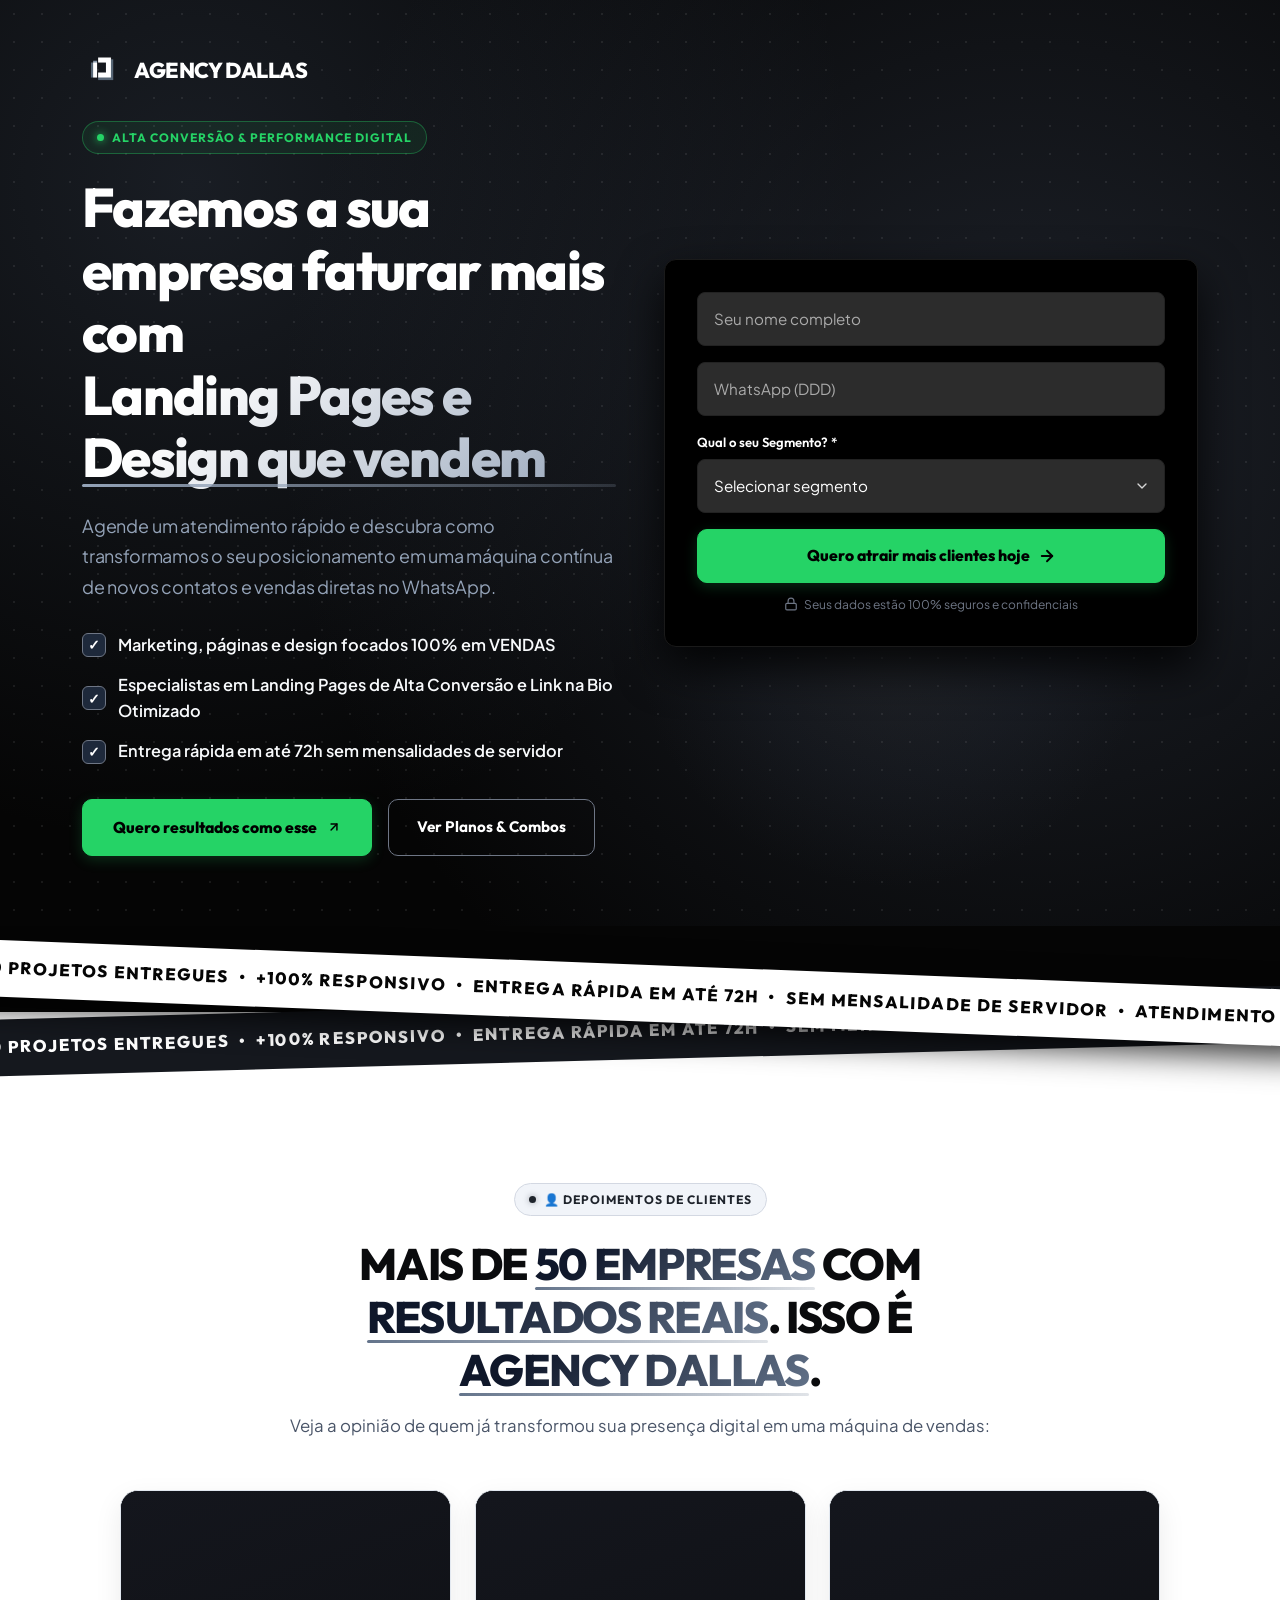
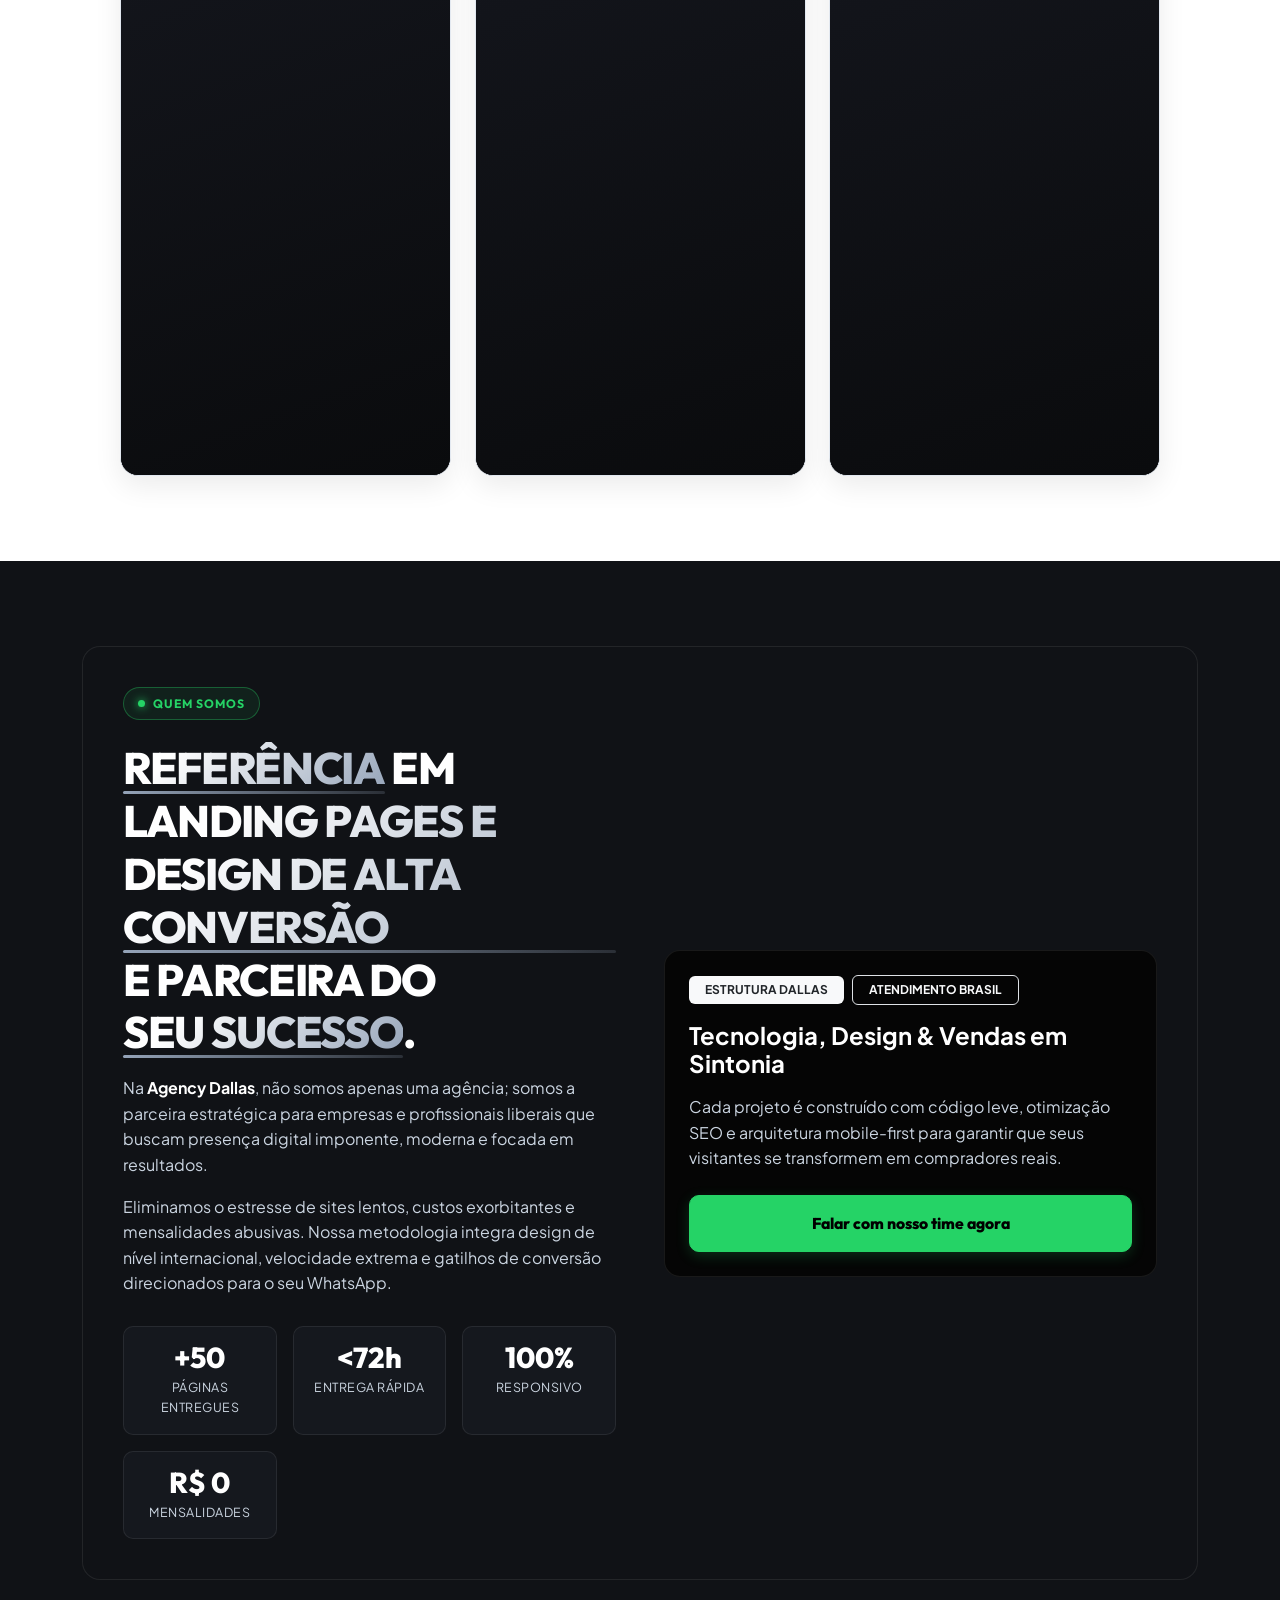
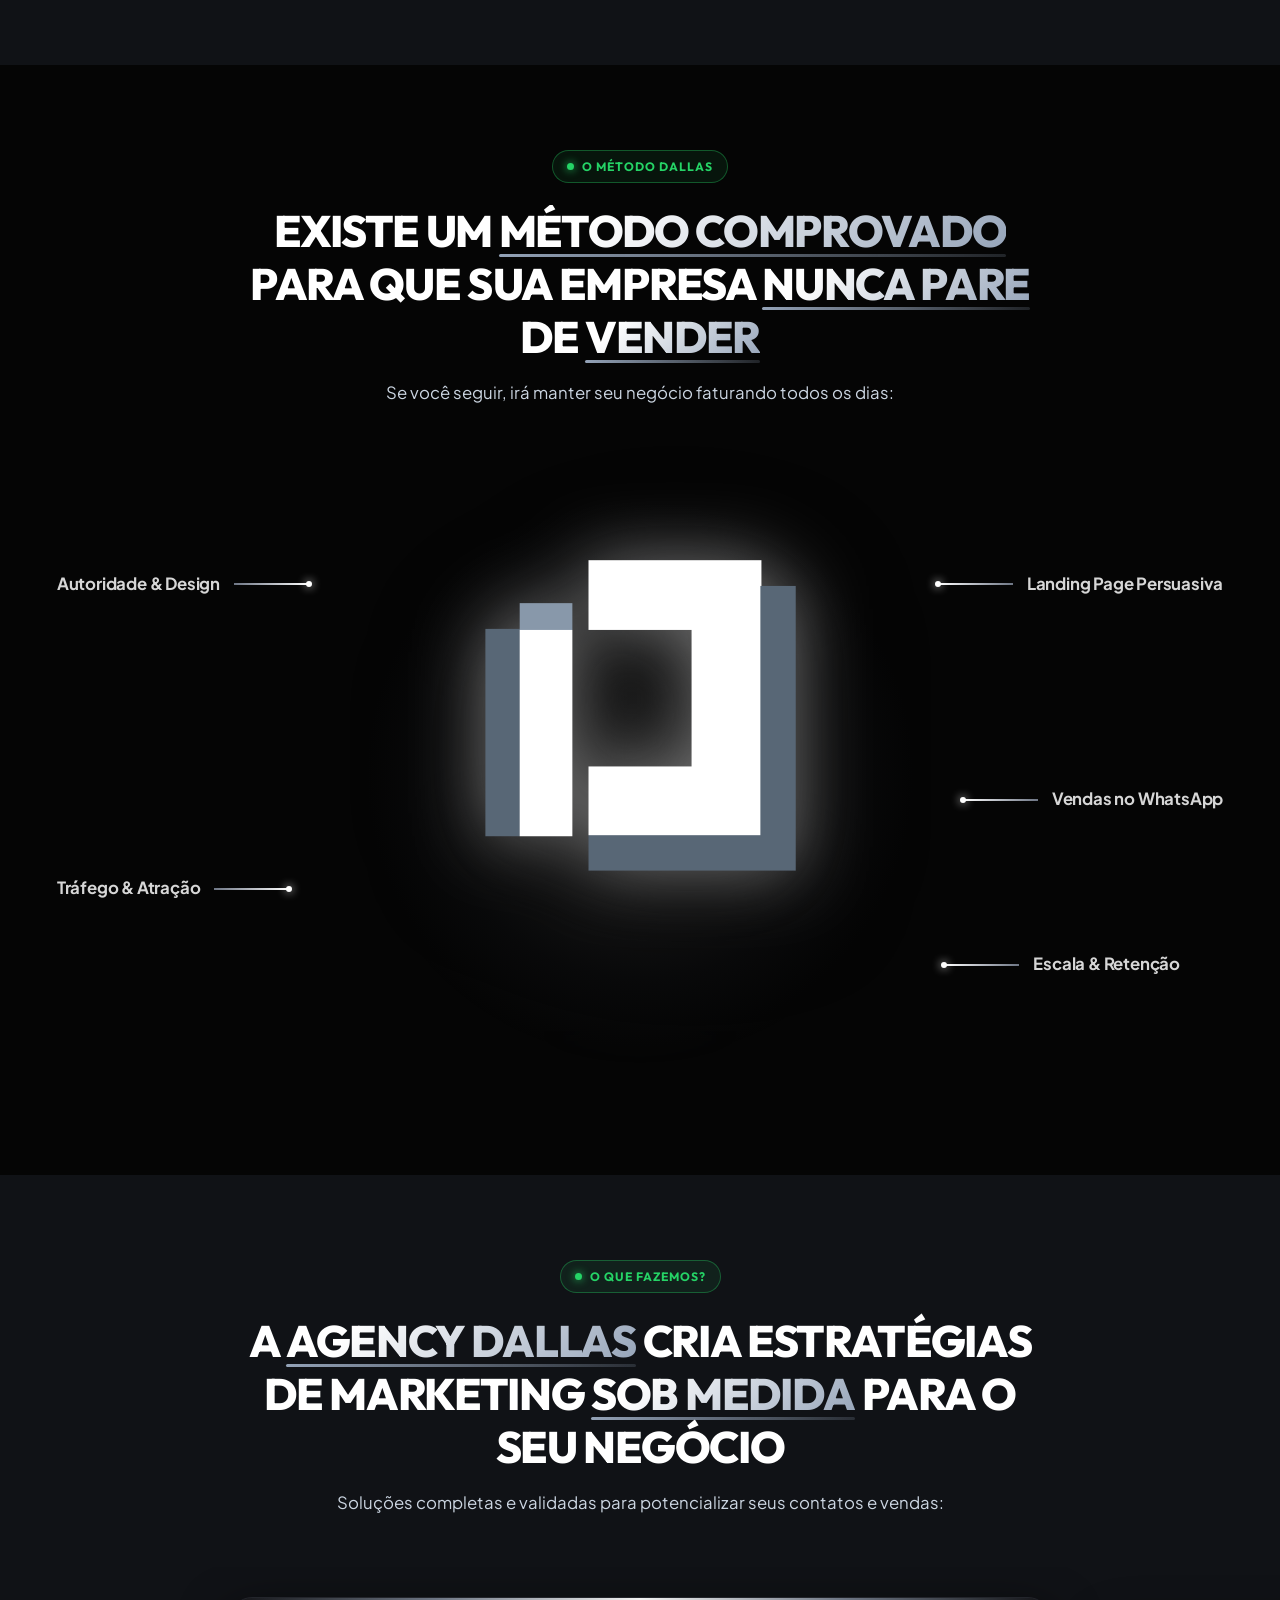
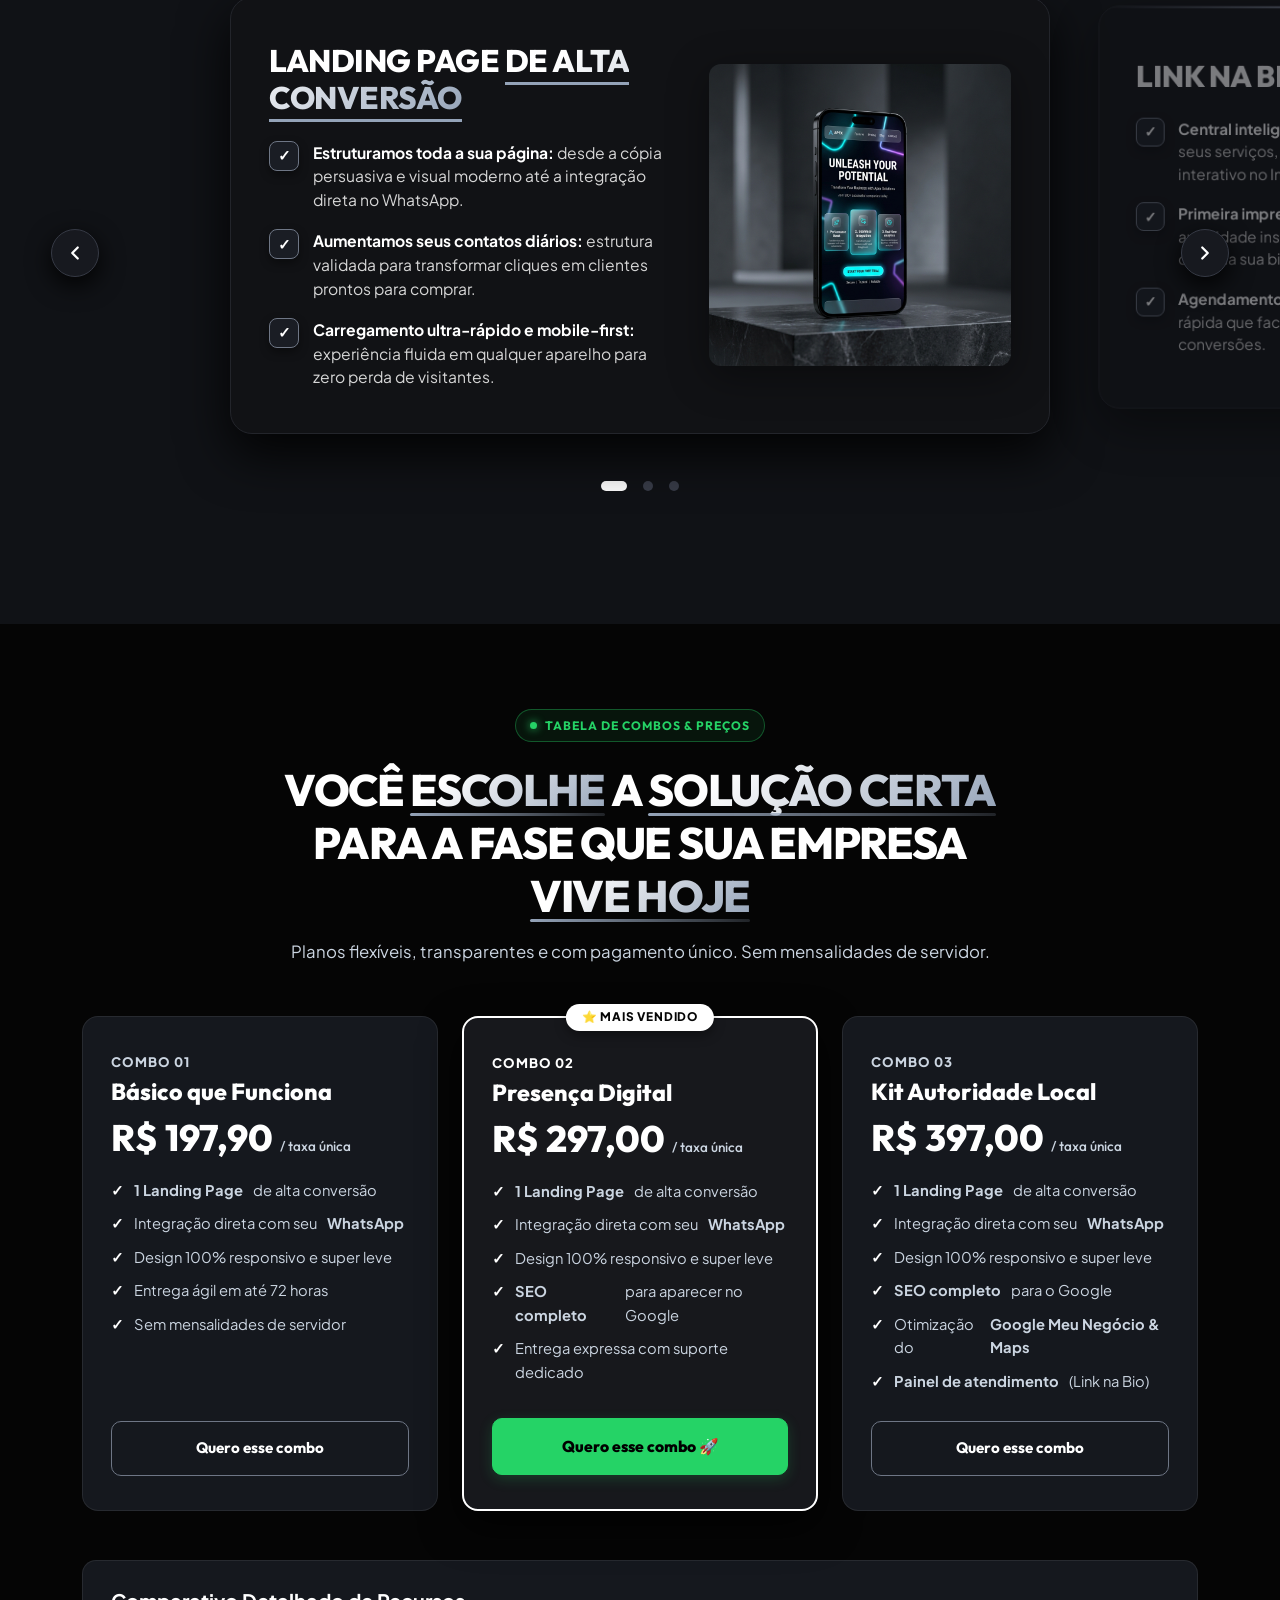
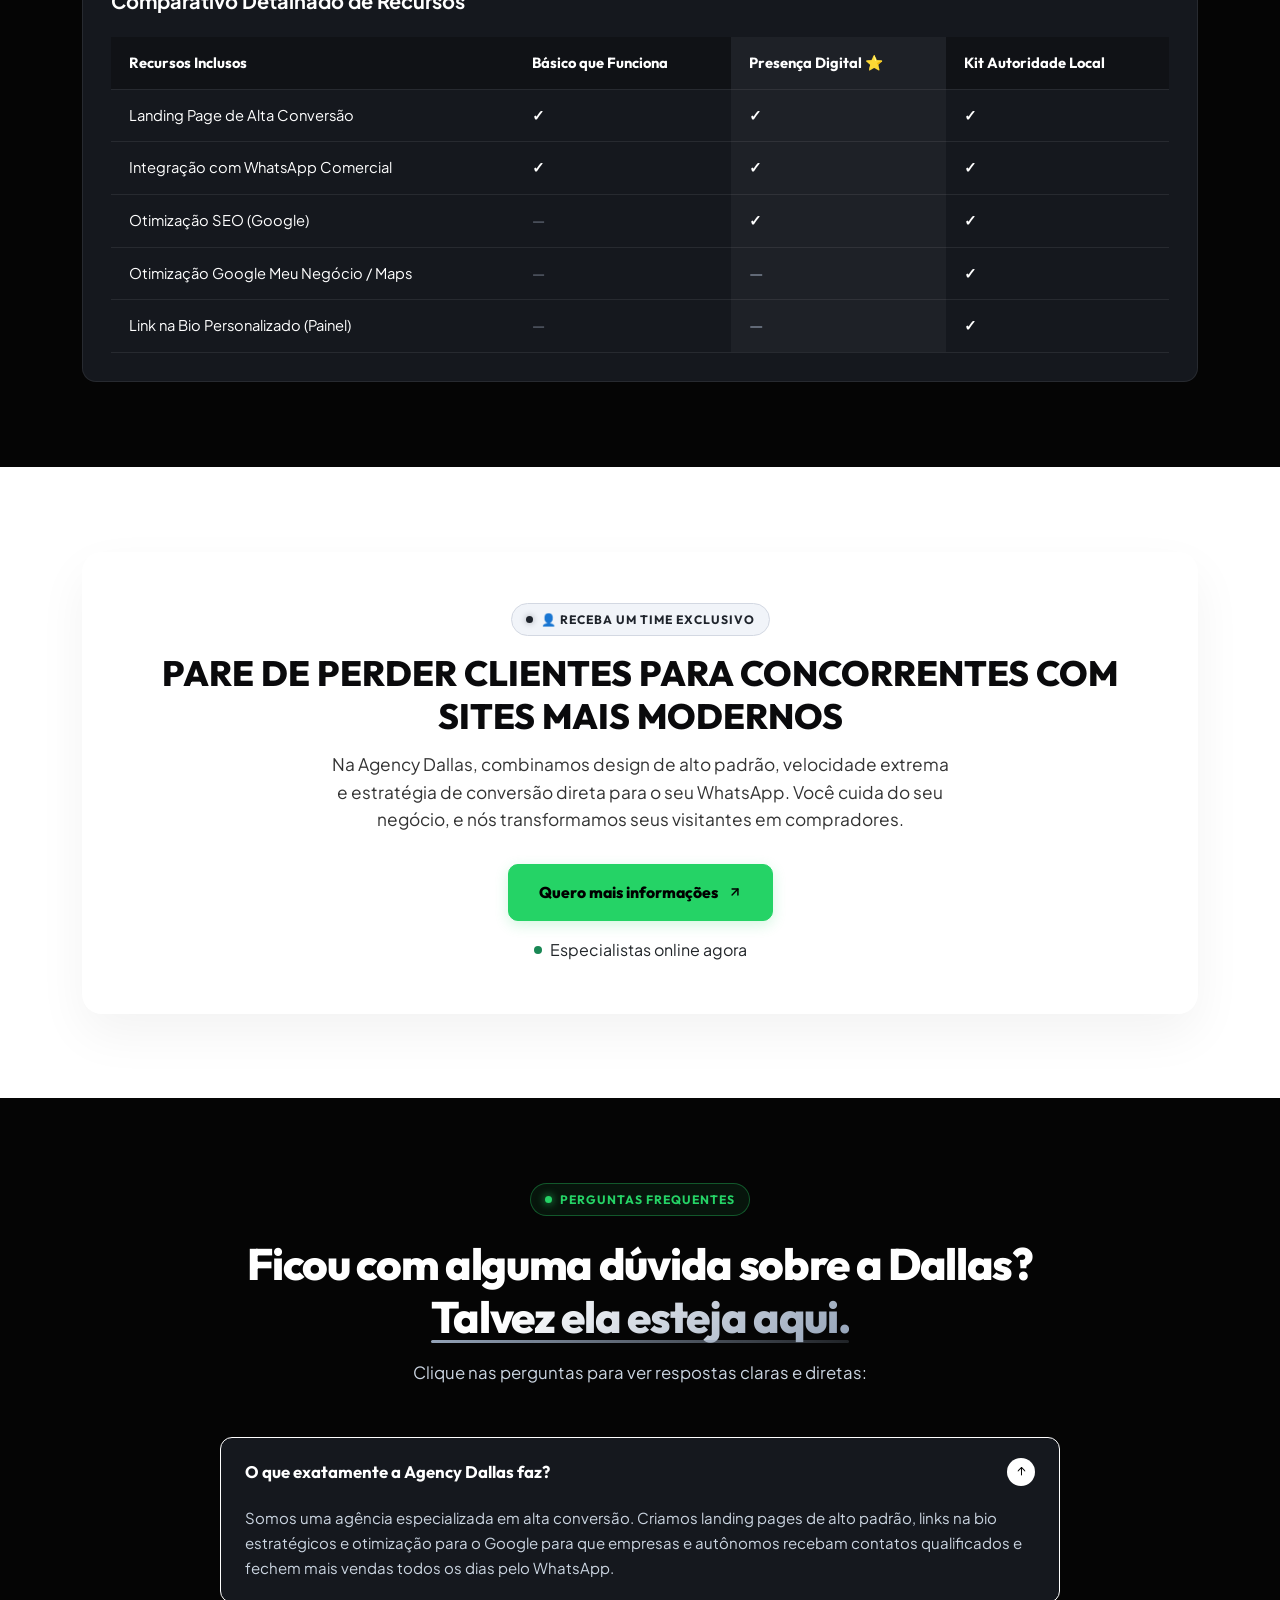
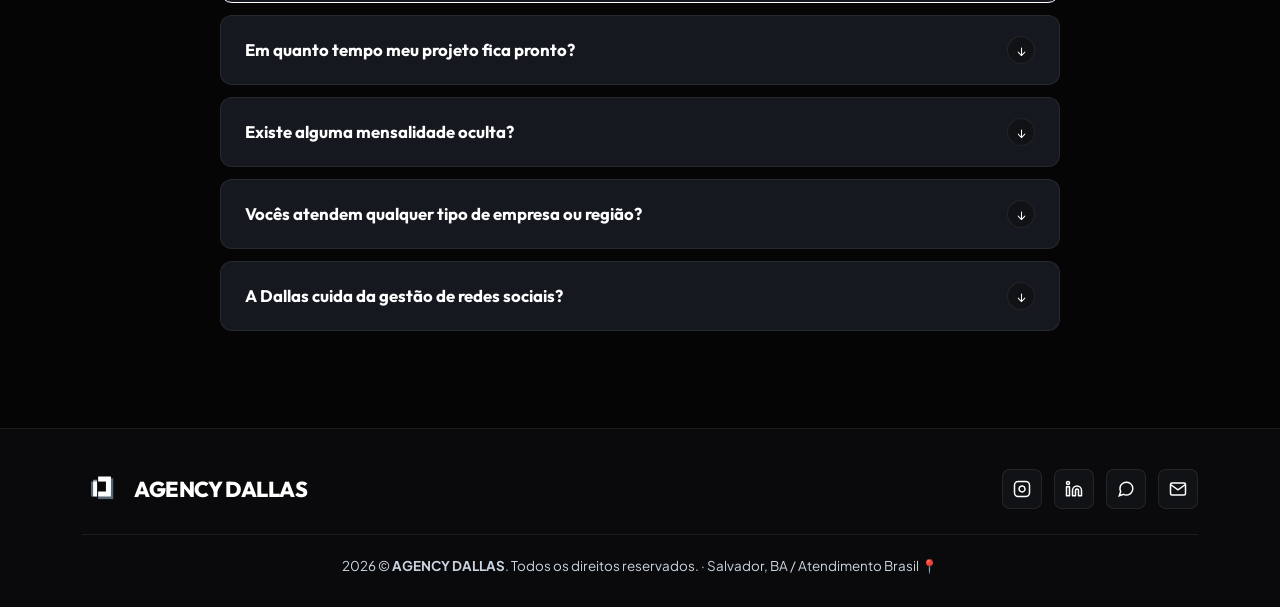
==== commit 94efac71: "fix: ajustes para melhoria da pag conversão, converter mais." ====
--- a/index.html
+++ b/index.html
@@ -6,7 +6,7 @@
   <meta name="viewport" content="width=device-width, initial-scale=1.0">
   <title>Agency Dallas • Landing Pages, Link na Bio e Design que Vendem</title>
   <meta name="description"
-    content="Aumente as vendas da sua empresa com landing pages de alta conversão, link na bio profissional e design para redes sociais. Entrega a partir de 48h sem mensalidade.">
+    content="Aumente as vendas da sua empresa com landing pages de alta conversão e link na bio profissional. Entrega em até 72h sem mensalidade.">
   <meta property="og:title" content="Agency Dallas • Páginas e Design de Alta Conversão">
   <meta property="og:description"
     content="Transforme seu posicionamento digital em uma máquina de novos clientes e vendas no WhatsApp.">
@@ -14,6 +14,11 @@
   <meta property="og:locale" content="pt_BR">
   <link rel="icon" type="image/png" href="https://agencydallas.netlify.app/logo.png">
 
+  <!-- Google Fonts: Outfit & Plus Jakarta Sans -->
+  <link rel="preconnect" href="https://fonts.googleapis.com">
+  <link rel="preconnect" href="https://fonts.gstatic.com" crossorigin>
+  <link href="https://fonts.googleapis.com/css2?family=Outfit:wght@400;500;600;700;800;900&family=Plus+Jakarta+Sans:wght@300;400;500;600;700;800;900&display=swap" rel="stylesheet">
+
   <!-- Bootstrap 5 CSS -->
   <link rel="stylesheet" href="https://cdn.jsdelivr.net/npm/bootstrap@5.3.3/dist/css/bootstrap.min.css">
 
@@ -26,7 +31,7 @@
 
 <body>
 
-  <!-- HERO SECTION + FORMULÁRIO DE QUALIFICAÇÃO -->
+  <!--  HERO SECTION + FORMULÁRIO DE QUALIFICAÇÃO -->
   <header class="lp-section-hero" id="topo">
     <div class="container">
       <div class="row align-items-center g-5">
@@ -60,11 +65,11 @@
             </li>
             <li>
               <span class="lp-check-icon">✓</span>
-              <span>Especialistas em Landing Pages, Link na Bio e Artes para Redes Sociais</span>
+              <span>Especialistas em Landing Pages de Alta Conversão e Link na Bio Otimizado</span>
             </li>
             <li>
               <span class="lp-check-icon">✓</span>
-              <span>Entrega rápida a partir de 48h sem mensalidades de servidor</span>
+              <span>Entrega rápida em até 72h sem mensalidades de servidor</span>
             </li>
           </ul>
 
@@ -97,19 +102,16 @@
               <input type="hidden" name="debug_full_url" id="form-debug-url">
               <input type="hidden" name="creation_time" id="form-creation-time">
 
+              <input type="hidden" id="form-field-servico" name="servico" value="">
+
               <div class="lp-field-group">
                 <label for="form-field-nome" class="lp-label lp-label-hidden">Seu Nome *</label>
-                <input type="text" id="form-field-nome" class="lp-input" placeholder="Seu nome" required>
-              </div>
-
-              <div class="lp-field-group">
-                <label for="form-field-email" class="lp-label lp-label-hidden">Seu Melhor E-mail *</label>
-                <input type="email" id="form-field-email" class="lp-input" placeholder="Seu melhor e-mail" required>
+                <input type="text" id="form-field-nome" class="lp-input" placeholder="Seu nome completo" required>
               </div>
 
               <div class="lp-field-group">
                 <label for="form-field-telefone" class="lp-label lp-label-hidden">WhatsApp com DDD *</label>
-                <input type="tel" id="form-field-telefone" class="lp-input" placeholder="Telefone" maxlength="15" required>
+                <input type="tel" id="form-field-telefone" class="lp-input" placeholder="WhatsApp (DDD)" maxlength="15" required>
               </div>
 
               <div class="lp-field-group">
@@ -127,18 +129,6 @@
                 </select>
               </div>
 
-              <div class="lp-field-group">
-                <label for="form-field-servico" class="lp-label">O que você precisa hoje? *</label>
-                <select id="form-field-servico" class="lp-select" required>
-                  <option value="Combo 2: Presença Digital (Recomendado)">Combo 2: Presença Digital (Recomendado)</option>
-                  <option value="Combo 1: Básico que Funciona (LP Única)">Combo 1: Básico que Funciona (LP Única)</option>
-                  <option value="Combo 3: Kit Autoridade Local Completo">Combo 3: Kit Autoridade Local Completo</option>
-                  <option value="Apenas Landing Page de Alta Conversão">Apenas Landing Page de Alta Conversão</option>
-                  <option value="Link na Bio / Painel de Atendimento">Link na Bio / Painel de Atendimento</option>
-                  <option value="Pacote de Artes para Instagram">Pacote de Artes para Instagram</option>
-                </select>
-              </div>
-
               <button type="submit" class="lp-form-submit-btn mt-3">
                 <span>Quero atrair mais clientes hoje</span>
                 <svg width="18" height="18" viewBox="0 0 24 24" fill="none" stroke="currentColor" stroke-width="2.5" stroke-linecap="round" stroke-linejoin="round"><line x1="5" y1="12" x2="19" y2="12"></line><polyline points="12 5 19 12 12 19"></polyline></svg>
@@ -161,12 +151,12 @@
   <section class="lp-marquee-container">
     <div class="lp-marquee-track-1">
       <div class="marquee-content">
-        +50 PROJETOS ENTREGUES &nbsp;•&nbsp; +100% RESPONSIVO &nbsp;•&nbsp; ENTREGA RÁPIDA EM ATÉ 48H &nbsp;•&nbsp; SEM MENSALIDADE DE SERVIDOR &nbsp;•&nbsp; ATENDIMENTO EM TODO O BRASIL &nbsp;•&nbsp; DESIGN DE ALTO PADRÃO &nbsp;•&nbsp; +50 PROJETOS ENTREGUES &nbsp;•&nbsp; +100% RESPONSIVO &nbsp;•&nbsp; ENTREGA RÁPIDA EM ATÉ 48H &nbsp;•&nbsp; SEM MENSALIDADE DE SERVIDOR &nbsp;•&nbsp; ATENDIMENTO EM TODO O BRASIL &nbsp;•&nbsp;
+        +50 PROJETOS ENTREGUES &nbsp;•&nbsp; +100% RESPONSIVO &nbsp;•&nbsp; ENTREGA RÁPIDA EM ATÉ 72H &nbsp;•&nbsp; SEM MENSALIDADE DE SERVIDOR &nbsp;•&nbsp; ATENDIMENTO EM TODO O BRASIL &nbsp;•&nbsp; DESIGN DE ALTO PADRÃO &nbsp;•&nbsp; +50 PROJETOS ENTREGUES &nbsp;•&nbsp; +100% RESPONSIVO &nbsp;•&nbsp; ENTREGA RÁPIDA EM ATÉ 72H &nbsp;•&nbsp; SEM MENSALIDADE DE SERVIDOR &nbsp;•&nbsp; ATENDIMENTO EM TODO O BRASIL &nbsp;•&nbsp;
       </div>
     </div>
     <div class="lp-marquee-track-2">
       <div class="marquee-content">
-        +50 PROJETOS ENTREGUES &nbsp;•&nbsp; +100% RESPONSIVO &nbsp;•&nbsp; ENTREGA RÁPIDA EM ATÉ 48H &nbsp;•&nbsp; SEM MENSALIDADE DE SERVIDOR &nbsp;•&nbsp; ATENDIMENTO EM TODO O BRASIL &nbsp;•&nbsp; DESIGN DE ALTO PADRÃO &nbsp;•&nbsp; +50 PROJETOS ENTREGUES &nbsp;•&nbsp; +100% RESPONSIVO &nbsp;•&nbsp; ENTREGA RÁPIDA EM ATÉ 48H &nbsp;•&nbsp; SEM MENSALIDADE DE SERVIDOR &nbsp;•&nbsp; ATENDIMENTO EM TODO O BRASIL &nbsp;•&nbsp;
+        +50 PROJETOS ENTREGUES &nbsp;•&nbsp; +100% RESPONSIVO &nbsp;•&nbsp; ENTREGA RÁPIDA EM ATÉ 72H &nbsp;•&nbsp; SEM MENSALIDADE DE SERVIDOR &nbsp;•&nbsp; ATENDIMENTO EM TODO O BRASIL &nbsp;•&nbsp; DESIGN DE ALTO PADRÃO &nbsp;•&nbsp; +50 PROJETOS ENTREGUES &nbsp;•&nbsp; +100% RESPONSIVO &nbsp;•&nbsp; ENTREGA RÁPIDA EM ATÉ 72H &nbsp;•&nbsp; SEM MENSALIDADE DE SERVIDOR &nbsp;•&nbsp; ATENDIMENTO EM TODO O BRASIL &nbsp;•&nbsp;
       </div>
     </div>
   </section>
@@ -232,7 +222,7 @@
                 <div class="lp-stat-label">Páginas Entregues</div>
               </div>
               <div class="lp-stat-box">
-                <div class="lp-stat-number">&lt;48h</div>
+                <div class="lp-stat-number">&lt;72h</div>
                 <div class="lp-stat-label">Entrega Rápida</div>
               </div>
               <div class="lp-stat-box">
@@ -437,39 +427,7 @@
             </div>
           </div>
 
-          <!-- SLIDE 3: ARTES PARA INSTAGRAM -->
-          <div class="swiper-slide">
-            <div class="lp-feature-card">
-              <div class="lp-feature-content">
-                <h3 class="lp-feature-title">ARTES & DESIGN <span class="highlight-tag">PARA INSTAGRAM</span></h3>
-                
-                <ul class="lp-feature-bullets">
-                  <li class="lp-feature-item">
-                    <div class="lp-feature-check">✓</div>
-                    <div class="lp-feature-text">
-                      <strong>Design de alto impacto visual:</strong> posts para feed, carrosséis e stories desenhados estrategicamente para valorizar sua marca.
-                    </div>
-                  </li>
-                  <li class="lp-feature-item">
-                    <div class="lp-feature-check">✓</div>
-                    <div class="lp-feature-text">
-                      <strong>Autoridade de marca imediata:</strong> sua empresa com padrão estético profissional que destaca seu negócio.
-                    </div>
-                  </li>
-                  <li class="lp-feature-item">
-                    <div class="lp-feature-check">✓</div>
-                    <div class="lp-feature-text">
-                      <strong>Artes Prontas para Uso:</strong> arquivos em alta resolução otimizados para publicação no seu perfil.
-                    </div>
-                  </li>
-                </ul>
-              </div>
-
-              <div class="lp-feature-visual">
-                <img src="assets/foto-artes.jpg" alt="Artes Instagram" class="lp-feature-img">
-              </div>
-            </div>
-          </div>
+
 
           <!-- SLIDE 4: SEO E GOOGLE MEU NEGÓCIO -->
           <div class="swiper-slide">
@@ -545,7 +503,7 @@
                 <li><strong>1 Landing Page</strong> de alta conversão</li>
                 <li>Integração direta com seu <strong>WhatsApp</strong></li>
                 <li>Design 100% responsivo e super leve</li>
-                <li>Entrega ágil a partir de 48 horas</li>
+                <li>Entrega ágil em até 72 horas</li>
                 <li>Sem mensalidades de servidor</li>
               </ul>
             </div>
@@ -569,7 +527,6 @@
                 <li><strong>1 Landing Page</strong> de alta conversão</li>
                 <li>Integração direta com seu <strong>WhatsApp</strong></li>
                 <li>Design 100% responsivo e super leve</li>
-                <li><strong>3 Artes profissionais</strong> para Instagram</li>
                 <li><strong>SEO completo</strong> para aparecer no Google</li>
                 <li>Entrega expressa com suporte dedicado</li>
               </ul>
@@ -593,7 +550,6 @@
                 <li><strong>1 Landing Page</strong> de alta conversão</li>
                 <li>Integração direta com seu <strong>WhatsApp</strong></li>
                 <li>Design 100% responsivo e super leve</li>
-                <li><strong>5 Artes profissionais</strong> para Instagram</li>
                 <li><strong>SEO completo</strong> para o Google</li>
                 <li>Otimização do <strong>Google Meu Negócio & Maps</strong></li>
                 <li><strong>Painel de atendimento</strong> (Link na Bio)</li>
@@ -632,12 +588,7 @@
               <td class="col-highlight"><span class="lp-check-mark">✓</span></td>
               <td><span class="lp-check-mark">✓</span></td>
             </tr>
-            <tr>
-              <td>Artes Profissionais para Instagram</td>
-              <td><span class="lp-cross-mark">—</span></td>
-              <td class="col-highlight"><strong class="text-white">3 Artes</strong></td>
-              <td><strong class="text-white">5 Artes</strong></td>
-            </tr>
+
             <tr>
               <td>Otimização SEO (Google)</td>
               <td><span class="lp-cross-mark">—</span></td>
@@ -672,10 +623,10 @@
           <span>👤 RECEBA UM TIME EXCLUSIVO</span>
         </div>
         <h2 class="lp-cta-title">
-          A AGENCY DALLAS TRANSFORMA SEU MARKETING SEM AS COMPLICAÇÕES DO MERCADO TRADICIONAL
+          PARE DE PERDER CLIENTES PARA CONCORRENTES COM SITES MAIS MODERNOS
         </h2>
         <p class="lp-cta-desc">
-          Tenha especialistas ao seu lado. Sem dor de cabeça com contratações caras, riscos trabalhistas ou burocracias: você foca no seu negócio, e a gente foca em atrair novos clientes para você.
+          Na Agency Dallas, combinamos design de alto padrão, velocidade extrema e estratégia de conversão direta para o seu WhatsApp. Você cuida do seu negócio, e nós transformamos seus visitantes em compradores.
         </p>
         <div class="d-flex flex-column align-items-center gap-3">
           <a href="#formulario-conversao" class="btn-dallas-primary">
@@ -717,7 +668,7 @@
             <div class="lp-faq-icon">↓</div>
           </div>
           <div class="lp-faq-body" style="display: block;">
-            Somos uma agência especializada em alta conversão. Criamos landing pages de alto padrão, links na bio estratégicos, artes para redes sociais e otimização para o Google para que empresas e autônomos recebam contatos qualificados e fechem mais vendas todos os dias pelo WhatsApp.
+            Somos uma agência especializada em alta conversão. Criamos landing pages de alto padrão, links na bio estratégicos e otimização para o Google para que empresas e autônomos recebam contatos qualificados e fechem mais vendas todos os dias pelo WhatsApp.
           </div>
         </div>
 
@@ -730,7 +681,7 @@
             <div class="lp-faq-icon">↓</div>
           </div>
           <div class="lp-faq-body">
-            Trabalhamos com agilidade recorde. Nossos projetos de landing page são entregues a partir de 48 horas após o envio das informações essenciais do seu negócio.
+            Trabalhamos com agilidade recorde. Nossos projetos de landing page são entregues em até 72 horas após o envio das informações essenciais do seu negócio.
           </div>
         </div>
 
@@ -764,12 +715,12 @@
         <div class="lp-faq-item">
           <div class="lp-faq-header">
             <div class="lp-faq-question">
-              <span>A Dallas cuida do meu Instagram e redes sociais?</span>
+              <span>A Dallas cuida da gestão de redes sociais?</span>
             </div>
             <div class="lp-faq-icon">↓</div>
           </div>
           <div class="lp-faq-body">
-            Entregamos artes profissionais para feed e stories através dos nossos Combos 2 e 3, focando em autoridade visual e posicionamento de marca. Não fazemos gestão contínua de redes sociais nem anúncios pagos.
+            Nosso foco principal é a criação de Landing Pages de alta conversão, Link na Bio e Otimização para o Google. Não realizamos gestão contínua de redes sociais nem anúncios pagos.
           </div>
         </div>
       </div>
@@ -789,10 +740,13 @@
           <a href="https://instagram.com/agencydallas" target="_blank" rel="noopener" class="lp-social-btn" aria-label="Instagram">
             <svg width="18" height="18" viewBox="0 0 24 24" fill="none" stroke="currentColor" stroke-width="2"><rect x="2" y="2" width="20" height="20" rx="5"></rect><path d="M16 11.37A4 4 0 1 1 12.63 8 4 4 0 0 1 16 11.37z"></path><line x1="17.5" y1="6.5" x2="17.51" y2="6.5"></line></svg>
           </a>
+          <a href="https://www.linkedin.com/company/145204387/" target="_blank" rel="noopener" class="lp-social-btn" aria-label="LinkedIn">
+            <svg width="18" height="18" viewBox="0 0 24 24" fill="none" stroke="currentColor" stroke-width="2" stroke-linecap="round" stroke-linejoin="round"><path d="M16 8a6 6 0 0 1 6 6v7h-4v-7a2 2 0 0 0-2-2 2 2 0 0 0-2 2v7h-4v-7a6 6 0 0 1 6-6z"></path><rect x="2" y="9" width="4" height="12"></rect><circle cx="4" cy="4" r="2"></circle></svg>
+          </a>
           <a href="#formulario-conversao" class="lp-social-btn" aria-label="WhatsApp">
             <svg width="18" height="18" viewBox="0 0 24 24" fill="none" stroke="currentColor" stroke-width="2"><path d="M21 11.5a8.38 8.38 0 0 1-.9 3.8 8.5 8.5 0 0 1-7.6 4.7 8.38 8.38 0 0 1-3.8-.9L3 21l1.9-5.7a8.38 8.38 0 0 1-.9-3.8 8.5 8.5 0 0 1 4.7-7.6 8.38 8.38 0 0 1 3.8-.9h.5a8.48 8.48 0 0 1 8 8v.5z"></path></svg>
           </a>
-          <a href="mailto:contato@agencydallas.com" class="lp-social-btn" aria-label="E-mail">
+          <a href="mailto:agencydallasbr@gmail.com" class="lp-social-btn" aria-label="E-mail">
             <svg width="18" height="18" viewBox="0 0 24 24" fill="none" stroke="currentColor" stroke-width="2"><path d="M4 4h16c1.1 0 2 .9 2 2v12c0 1.1-.9 2-2 2H4c-1.1 0-2-.9-2-2V6c0-1.1.9-2 2-2z"></path><polyline points="22,6 12,13 2,6"></polyline></svg>
           </a>
         </div>
--- a/css/style.css
+++ b/css/style.css
@@ -1,21 +1,21 @@
 @charset "UTF-8";
-@import url('https://fonts.googleapis.com/css2?family=Plus+Jakarta+Sans:wght@300;400;500;600;700;800;900&family=Space+Grotesk:wght@500;700&display=swap');
+@import url('https://fonts.googleapis.com/css2?family=Outfit:wght@400;500;600;700;800;900&family=Plus+Jakarta+Sans:wght@300;400;500;600;700;800;900&family=Space+Grotesk:wght@500;700&display=swap');
 
 :root {
-  --color-black: #000000;
-  --color-dark: #080808;
-  --color-surface: #0f0f10;
-  --color-card: #141416;
-  --color-card-border: #232328;
-  --color-white: #F2F2F2;
-  --color-light-gray: #D6D6D6;
+  --color-black: #050505;
+  --color-dark: #0a0a0c;
+  --color-surface: #101216;
+  --color-card: #15181e;
+  --color-card-border: rgba(255, 255, 255, 0.08);
+  --color-white: #FFFFFF;
+  --color-light-gray: #CBD5E1;
   --color-slate: #6E7685;
-  --color-slate-light: #8B949E;
-  --color-slate-dark: #1F242C;
-  --color-slate-badge: rgba(110, 118, 133, 0.25);
+  --color-slate-light: #CBD5E1;
+  --color-slate-dark: #1E293B;
+  --color-slate-badge: rgba(255, 255, 255, 0.08);
   
   --font-main: 'Plus Jakarta Sans', -apple-system, BlinkMacSystemFont, 'Segoe UI', Roboto, sans-serif;
-  --font-display: 'Space Grotesk', var(--font-main);
+  --font-display: 'Outfit', 'Plus Jakarta Sans', sans-serif;
   
   --transition-fast: 0.2s cubic-bezier(0.16, 1, 0.3, 1);
   --transition-smooth: 0.35s cubic-bezier(0.16, 1, 0.3, 1);
@@ -94,7 +94,7 @@
   background-color: var(--color-black);
   background-image: 
     radial-gradient(rgba(255, 255, 255, 0.08) 1.2px, transparent 1.2px),
-    radial-gradient(circle at 80% 45%, rgba(65, 75, 95, 0.5) 0%, transparent 65%),
+    radial-gradient(circle at 80% 45%, rgba(65, 75, 95, 0.4) 0%, transparent 65%),
     radial-gradient(circle at 15% 20%, rgba(55, 65, 82, 0.4) 0%, transparent 50%);
   background-size: 28px 28px, 100% 100%, 100% 100%;
 }
@@ -124,7 +124,7 @@
   right: 10%;
   width: 520px;
   height: 520px;
-  background: radial-gradient(circle, rgba(0, 255, 0, 0.06) 0%, rgba(65, 75, 95, 0.1) 40%, transparent 70%);
+  background: radial-gradient(circle, rgba(255, 255, 255, 0.05) 0%, rgba(65, 75, 95, 0.1) 40%, transparent 70%);
   pointer-events: none;
   z-index: 0;
 }
@@ -144,10 +144,10 @@
   gap: 12px;
   text-decoration: none;
   color: var(--color-white);
-  font-family: 'Arial Black', Impact, sans-serif;
-  font-weight: 900;
-  letter-spacing: -1px;
-  font-size: 1.3rem;
+  font-family: var(--font-display);
+  font-weight: 800;
+  letter-spacing: -0.02em;
+  font-size: 1.35rem;
   text-transform: uppercase;
 }
 .lp-logo-symbol {
@@ -170,67 +170,84 @@
   align-items: center;
   gap: 8px;
   padding: 6px 14px;
-  background-color: var(--color-slate-badge);
-  border: 1px solid var(--color-slate);
-  color: var(--color-white);
+  background: rgba(37, 211, 102, 0.08);
+  border: 1px solid rgba(37, 211, 102, 0.35);
+  color: #25D366;
+  font-family: var(--font-display);
   font-size: 0.76rem;
   font-weight: 700;
   letter-spacing: 1px;
   text-transform: uppercase;
   border-radius: 50px;
-  margin-bottom: 18px;
+  margin-bottom: 22px;
 }
 
 .lp-eyebrow-dot {
   width: 7px;
   height: 7px;
-  background-color: var(--color-white);
+  background-color: #25D366;
   border-radius: 50%;
-  box-shadow: 0 0 8px var(--color-white);
+  box-shadow: 0 0 8px #25D366;
 }
 
 .lp-title-main {
   font-family: var(--font-display);
-  font-size: 2.85rem;
+  font-size: clamp(2.4rem, 4.5vw, 3.4rem);
   font-weight: 800;
   line-height: 1.15;
   color: var(--color-white);
-  letter-spacing: -0.8px;
-  margin-bottom: 20px;
+  letter-spacing: -0.03em;
+  margin-bottom: 22px;
 }
 
 .lp-title-main .highlight {
-  color: var(--color-white);
-  text-decoration: underline;
-  text-decoration-color: var(--color-slate);
-  text-underline-offset: 6px;
+  color: #E2E8F0;
+  background: linear-gradient(135deg, #FFFFFF 20%, #94A3B8 100%);
+  -webkit-background-clip: text;
+  -webkit-text-fill-color: transparent;
+  position: relative;
+  display: inline-block;
+  text-decoration: none;
+}
+
+.lp-title-main .highlight::after {
+  content: '';
+  position: absolute;
+  bottom: 2px;
+  left: 0;
+  width: 100%;
+  height: 3px;
+  background: linear-gradient(90deg, #94A3B8 0%, rgba(148, 163, 184, 0.2) 100%);
+  border-radius: 2px;
 }
 
 .lp-subtitle {
   font-size: 1.12rem;
-  color: var(--color-light-gray);
-  line-height: 1.65;
-  margin-bottom: 28px;
+  color: #94A3B8;
+  line-height: 1.7;
+  font-weight: 400;
+  margin-bottom: 30px;
+  letter-spacing: -0.01em;
 }
 
 /* Bullet list (Alpha style) */
 .lp-check-list {
   list-style: none;
   padding: 0;
-  margin: 0 0 32px 0;
+  margin: 0 0 34px 0;
 }
 .lp-check-list li {
   display: flex;
   align-items: center;
   gap: 12px;
-  color: var(--color-white);
+  color: #F8FAFC;
   font-size: 1.02rem;
   font-weight: 600;
-  margin-bottom: 12px;
+  margin-bottom: 14px;
 }
 .lp-check-icon {
-  width: 22px;
-  height: 22px;
+  width: 24px;
+  height: 24px;
   background-color: var(--color-slate-dark);
   border: 1px solid var(--color-slate);
   color: var(--color-white);
@@ -239,6 +256,7 @@
   align-items: center;
   justify-content: center;
   flex-shrink: 0;
+  font-size: 0.85rem;
 }
 
 /* Buttons */
@@ -250,6 +268,7 @@
   background-color: #25D366;
   color: #000000;
   border: 1px solid #25D366;
+  font-family: var(--font-display);
   font-weight: 800;
   font-size: 0.98rem;
   padding: 15px 30px;
@@ -257,40 +276,28 @@
   text-decoration: none;
   cursor: pointer;
   transition: var(--transition-smooth);
-  box-shadow: 0 6px 20px rgba(37, 211, 102, 0.15);
-  animation: pulse-green 2s infinite;
-}
-
-@keyframes pulse-green {
-  0% {
-    box-shadow: 0 0 0 0 rgba(37, 211, 102, 0.7);
-  }
-  70% {
-    box-shadow: 0 0 0 12px rgba(37, 211, 102, 0);
-  }
-  100% {
-    box-shadow: 0 0 0 0 rgba(37, 211, 102, 0);
-  }
+  box-shadow: 0 4px 14px rgba(37, 211, 102, 0.2);
 }
 .btn-dallas-primary:hover {
   background-color: #1ebe57;
   color: #000000;
   border-color: #1ebe57;
   transform: translateY(-2px);
-  box-shadow: 0 10px 25px rgba(37, 211, 102, 0.25);
+  box-shadow: 0 8px 20px rgba(37, 211, 102, 0.3);
 }
 
 .lp-social-whatsapp {
   background-color: #25D366;
   color: #000000;
   border-color: #25D366;
+  font-family: var(--font-display);
 }
 .lp-social-whatsapp:hover {
   background-color: #1ebe57;
   color: #000000;
   border-color: #1ebe57;
   transform: translateY(-2px);
-  box-shadow: 0 4px 12px rgba(37, 211, 102, 0.4);
+  box-shadow: 0 4px 12px rgba(37, 211, 102, 0.3);
 }
 
 .btn-dallas-outline {
@@ -301,6 +308,7 @@
   background-color: transparent;
   color: var(--color-white);
   border: 1px solid var(--color-slate);
+  font-family: var(--font-display);
   font-weight: 700;
   font-size: 0.95rem;
   padding: 14px 28px;
@@ -323,9 +331,9 @@
 .lp-form-card {
   background: #000000;
   border: 1px solid #1a1a1a;
-  border-radius: 8px;
+  border-radius: 12px;
   padding: 32px;
-  box-shadow: 0 20px 45px rgba(0, 0, 0, 0.7);
+  box-shadow: 0 20px 45px rgba(0, 0, 0, 0.85);
   position: relative;
 }
 
@@ -347,6 +355,7 @@
 
 .lp-label {
   display: block;
+  font-family: var(--font-display);
   font-size: 0.82rem;
   font-weight: 600;
   color: var(--color-white);
@@ -372,8 +381,8 @@
 
 .lp-input:focus, .lp-select:focus {
   outline: none;
-  border-color: #555;
-  background-color: #333;
+  border-color: #555555;
+  background-color: #333333;
   box-shadow: none;
 }
 
@@ -408,6 +417,7 @@
   color: #000000;
   border: 1px solid #25D366;
   border-radius: 10px;
+  font-family: var(--font-display);
   font-weight: 800;
   font-size: 0.98rem;
   text-transform: none;
@@ -419,7 +429,7 @@
   align-items: center;
   justify-content: center;
   gap: 8px;
-  box-shadow: 0 6px 20px rgba(37, 211, 102, 0.15);
+  box-shadow: 0 4px 14px rgba(37, 211, 102, 0.2);
 }
 
 .lp-form-submit-btn:hover {
@@ -427,7 +437,7 @@
   border-color: #1ebe57;
   color: #000000;
   transform: translateY(-2px);
-  box-shadow: 0 10px 25px rgba(37, 211, 102, 0.25);
+  box-shadow: 0 8px 20px rgba(37, 211, 102, 0.3);
 }
 
 .lp-security-note {
@@ -500,18 +510,33 @@
 
 .lp-section-title {
   font-family: var(--font-display);
-  font-size: 2.25rem;
-  font-weight: 800;
-  line-height: 1.25;
-  color: var(--color-white);
+  font-size: clamp(2rem, 3.8vw, 2.75rem);
+  font-weight: 800;
+  line-height: 1.2;
+  color: var(--color-white);
+  letter-spacing: -0.03em;
   margin-bottom: 16px;
 }
 
 .lp-section-title span.strong {
-  color: var(--color-white);
-  text-decoration: underline;
-  text-decoration-color: var(--color-slate);
-  text-underline-offset: 4px;
+  color: #E2E8F0;
+  background: linear-gradient(135deg, #FFFFFF 20%, #94A3B8 100%);
+  -webkit-background-clip: text;
+  -webkit-text-fill-color: transparent;
+  position: relative;
+  display: inline-block;
+  text-decoration: none;
+}
+
+.lp-section-title span.strong::after {
+  content: '';
+  position: absolute;
+  bottom: 1px;
+  left: 0;
+  width: 100%;
+  height: 3px;
+  background: linear-gradient(90deg, #94A3B8 0%, rgba(148, 163, 184, 0.2) 100%);
+  border-radius: 2px;
 }
 
 .lp-section-desc {
@@ -531,6 +556,7 @@
   background-color: #F1F4F9;
   border-color: #D3D8E2;
   color: #1F242C;
+  box-shadow: none;
 }
 
 #depoimentos .lp-eyebrow-dot {
@@ -543,8 +569,24 @@
 }
 
 #depoimentos .lp-section-title span.strong {
-  color: #000000;
-  text-decoration-color: #8C96A8;
+  color: #334155;
+  background: linear-gradient(135deg, #0F172A 20%, #64748B 100%);
+  -webkit-background-clip: text;
+  -webkit-text-fill-color: transparent;
+  position: relative;
+  display: inline-block;
+  text-decoration: none;
+}
+
+#depoimentos .lp-section-title span.strong::after {
+  content: '';
+  position: absolute;
+  bottom: 1px;
+  left: 0;
+  width: 100%;
+  height: 3px;
+  background: linear-gradient(90deg, #64748B 0%, rgba(100, 116, 139, 0.2) 100%);
+  border-radius: 2px;
 }
 
 #depoimentos .lp-section-desc {
@@ -913,8 +955,11 @@
 }
 
 .lp-feature-title span.highlight-tag {
-  color: var(--color-white);
-  border-bottom: 3px solid var(--color-slate);
+  color: #E2E8F0;
+  background: linear-gradient(135deg, #FFFFFF 20%, #94A3B8 100%);
+  -webkit-background-clip: text;
+  -webkit-text-fill-color: transparent;
+  border-bottom: 3px solid #94A3B8;
   padding-bottom: 2px;
 }
 
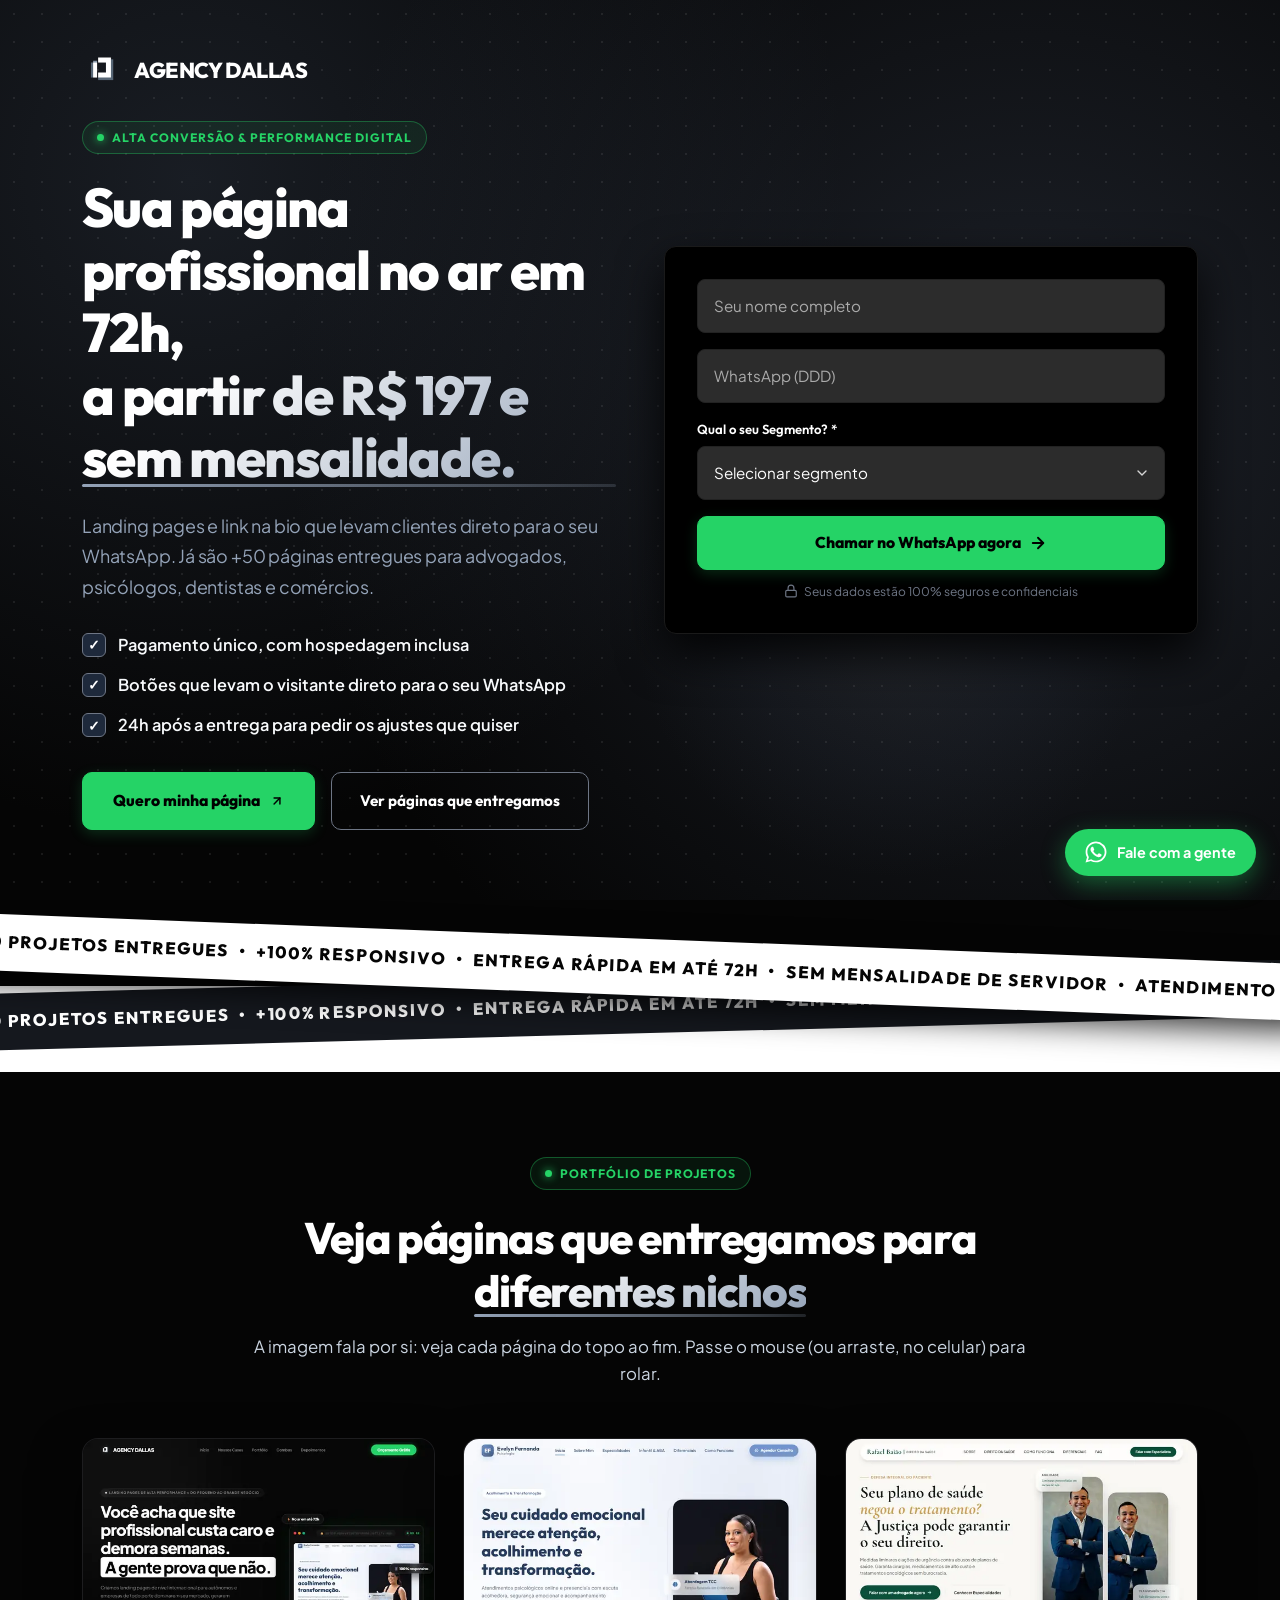
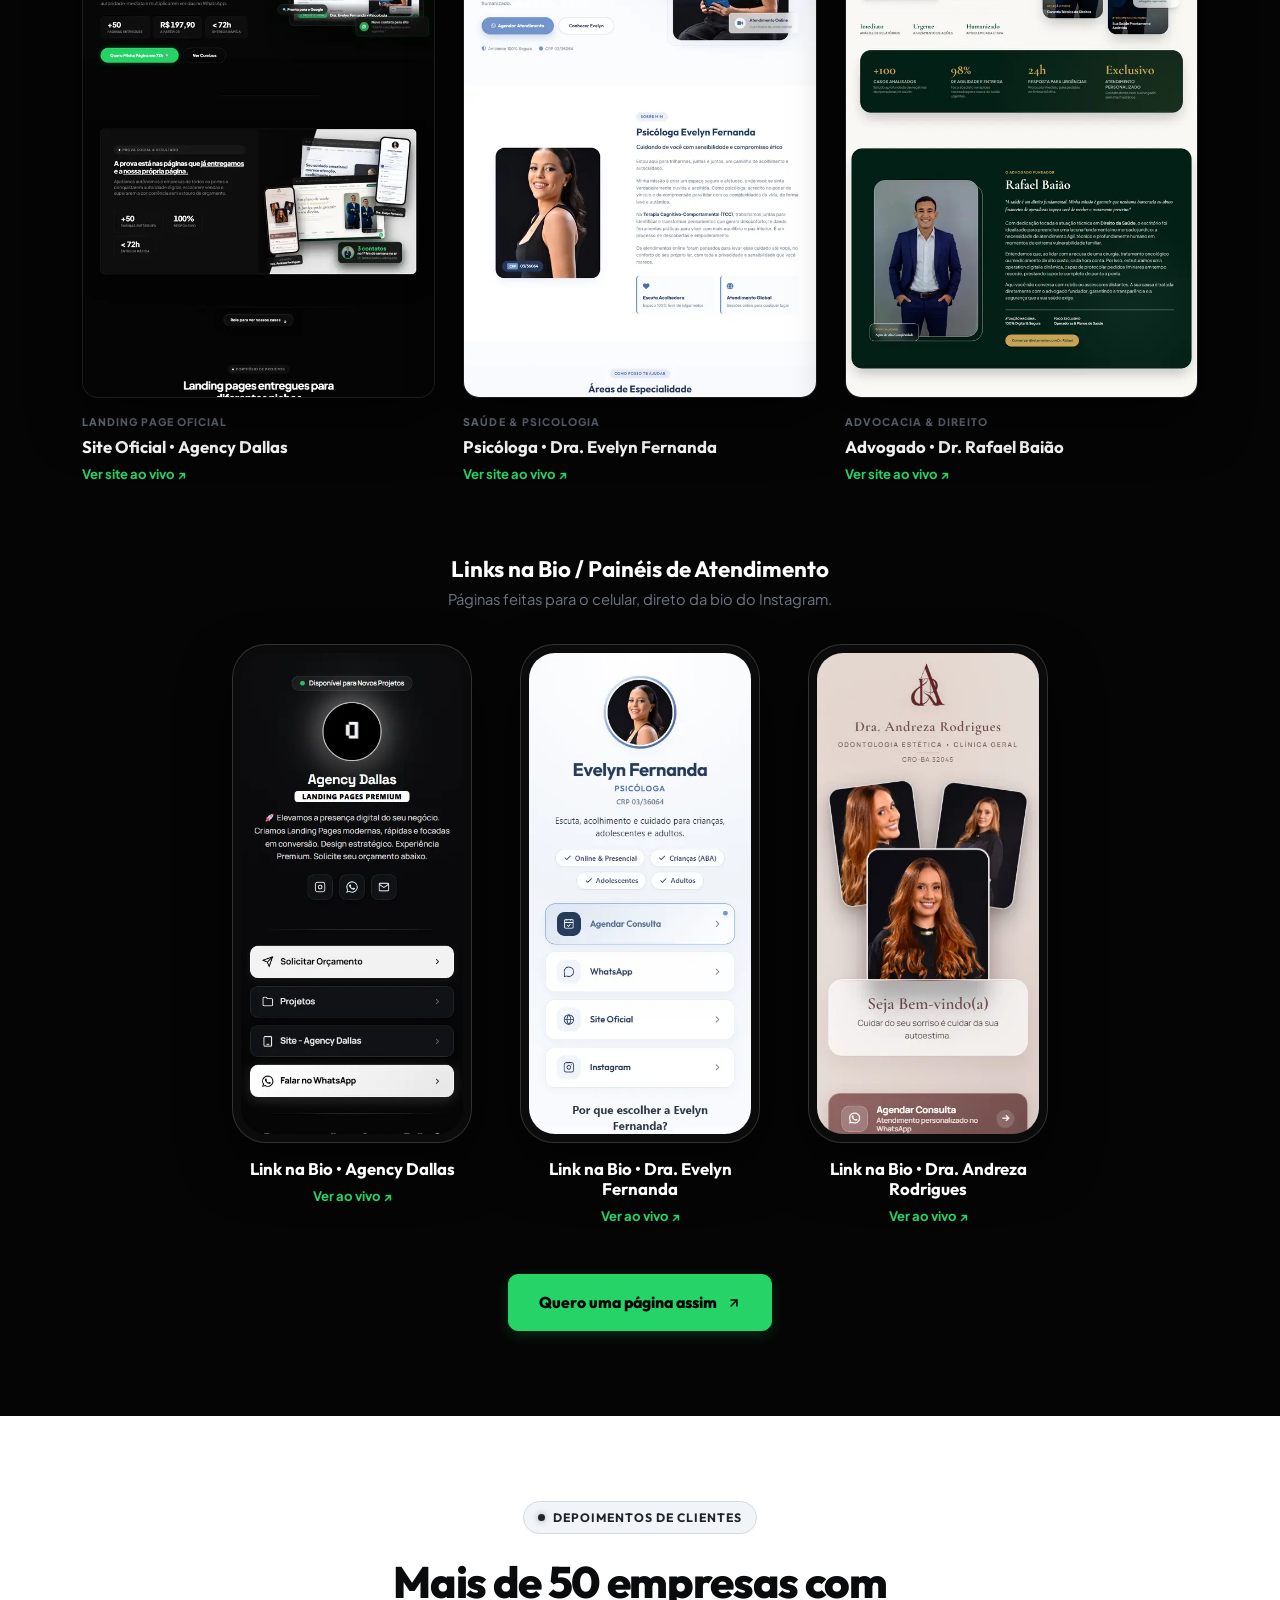
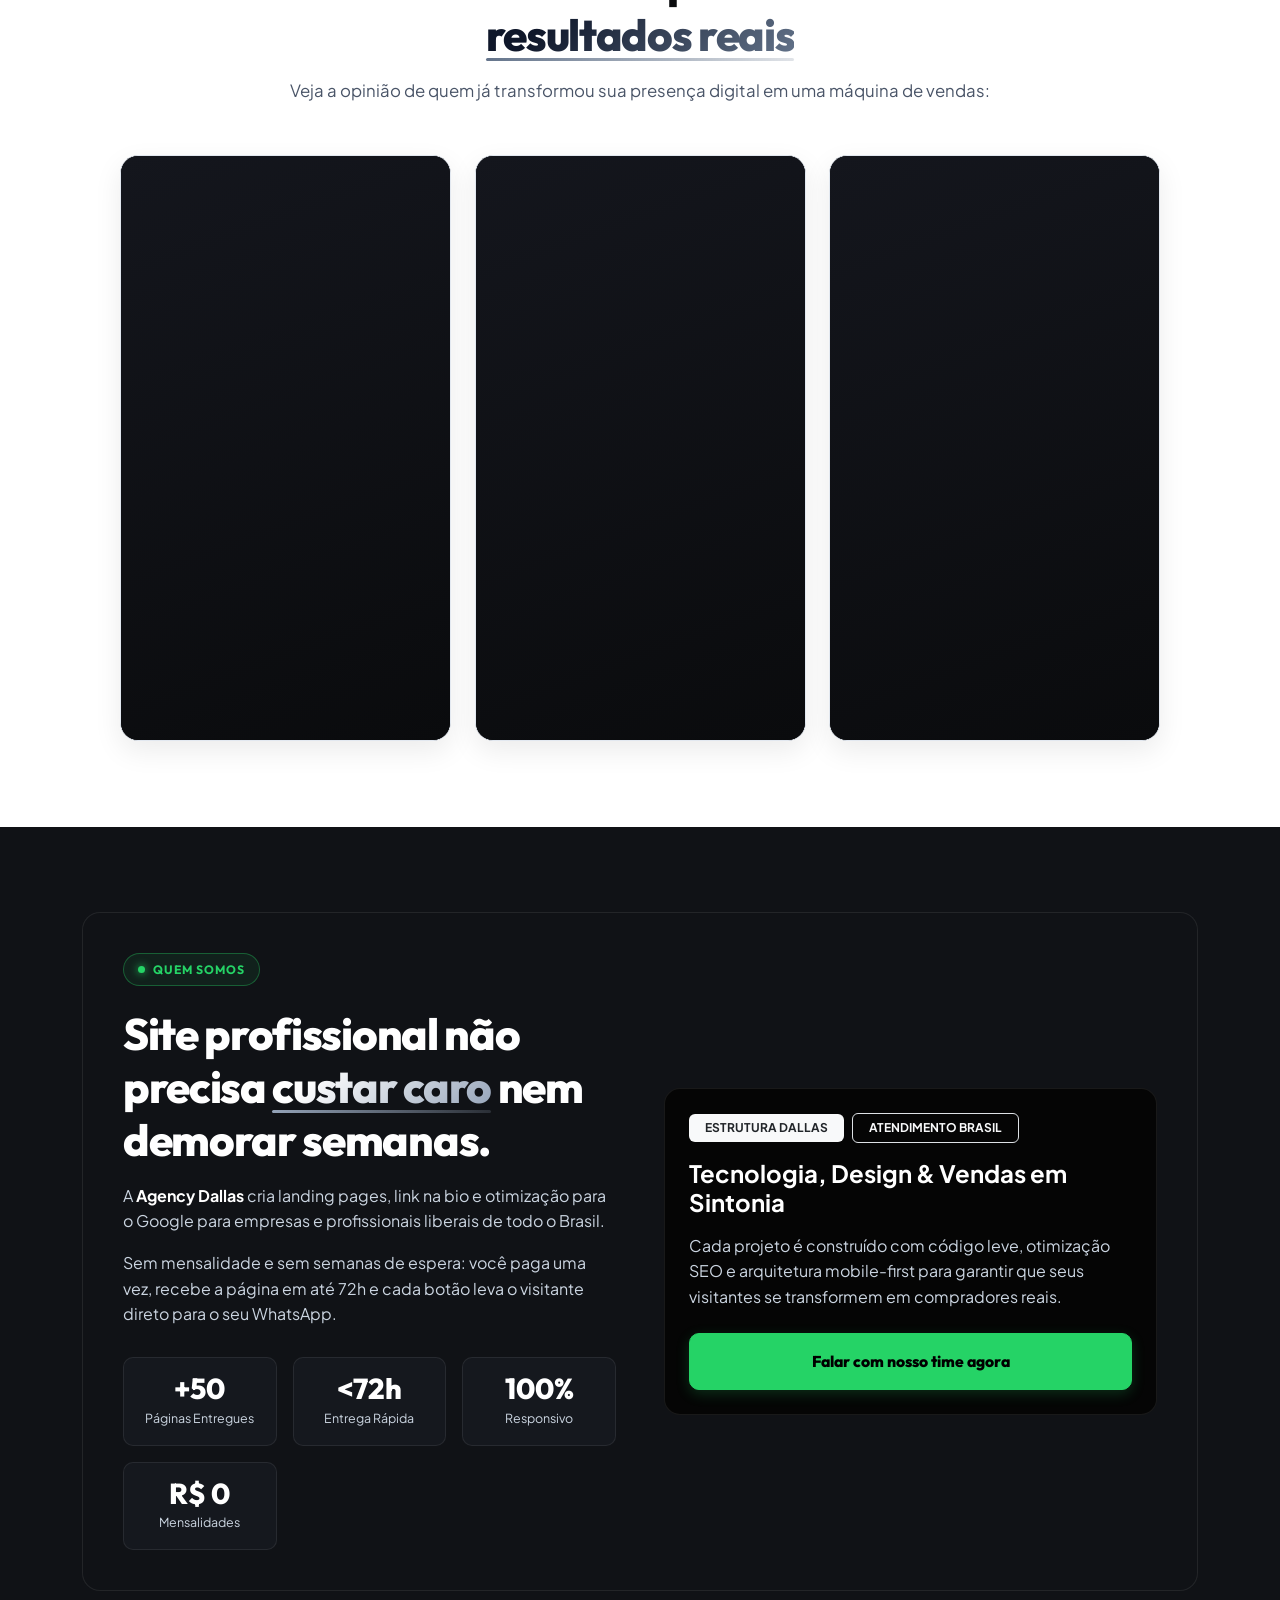
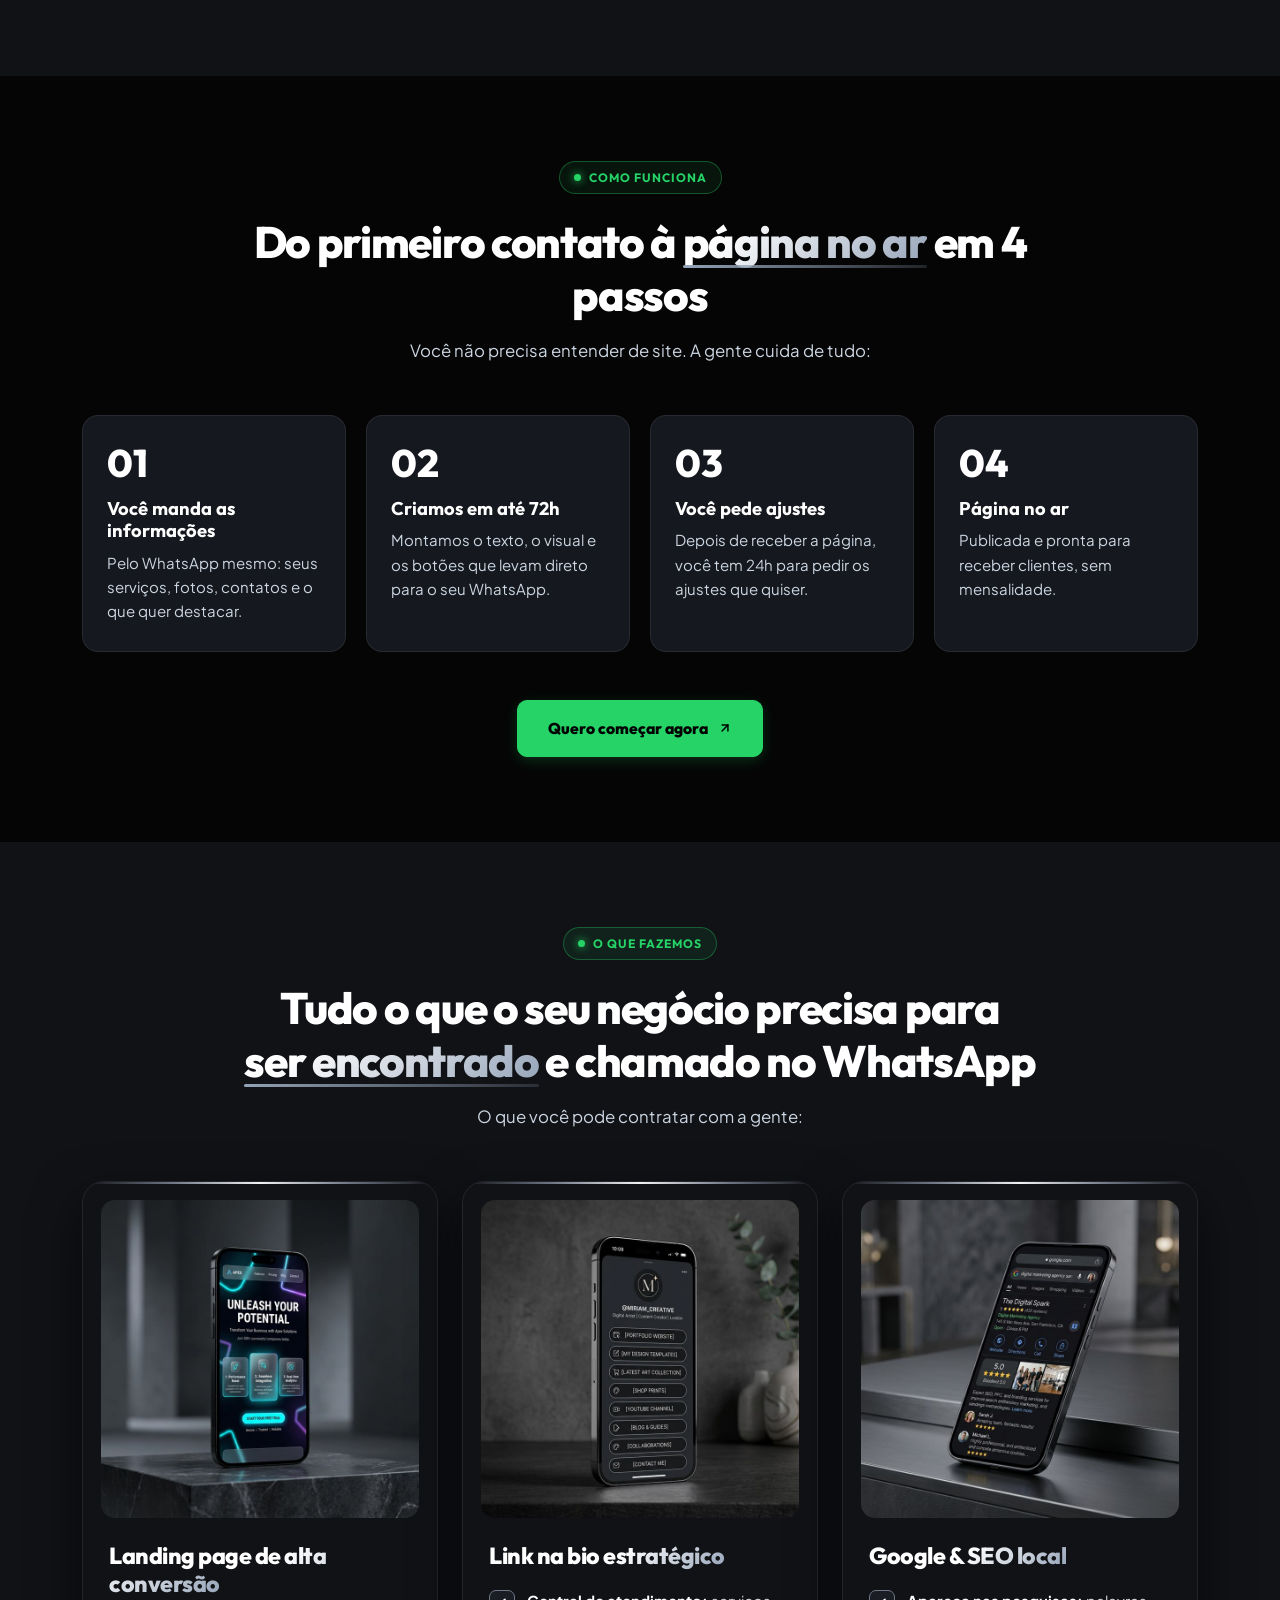
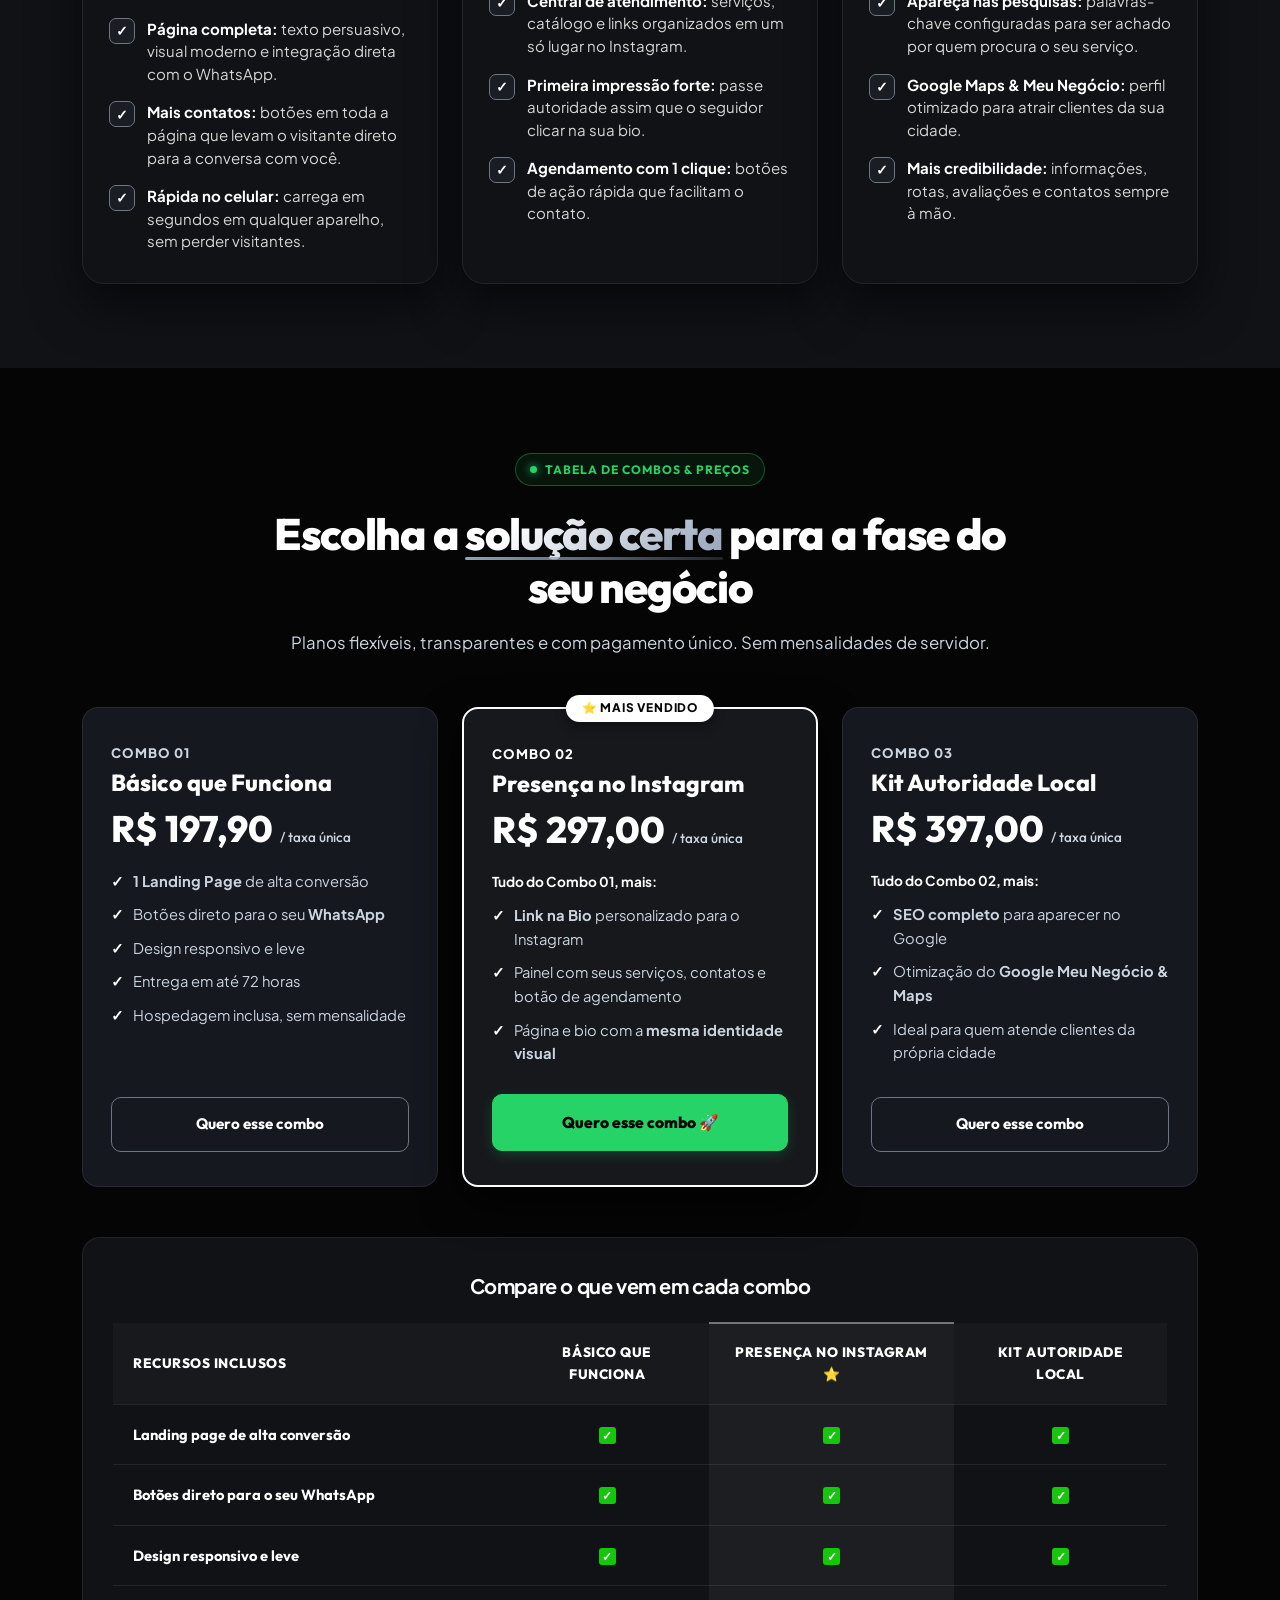
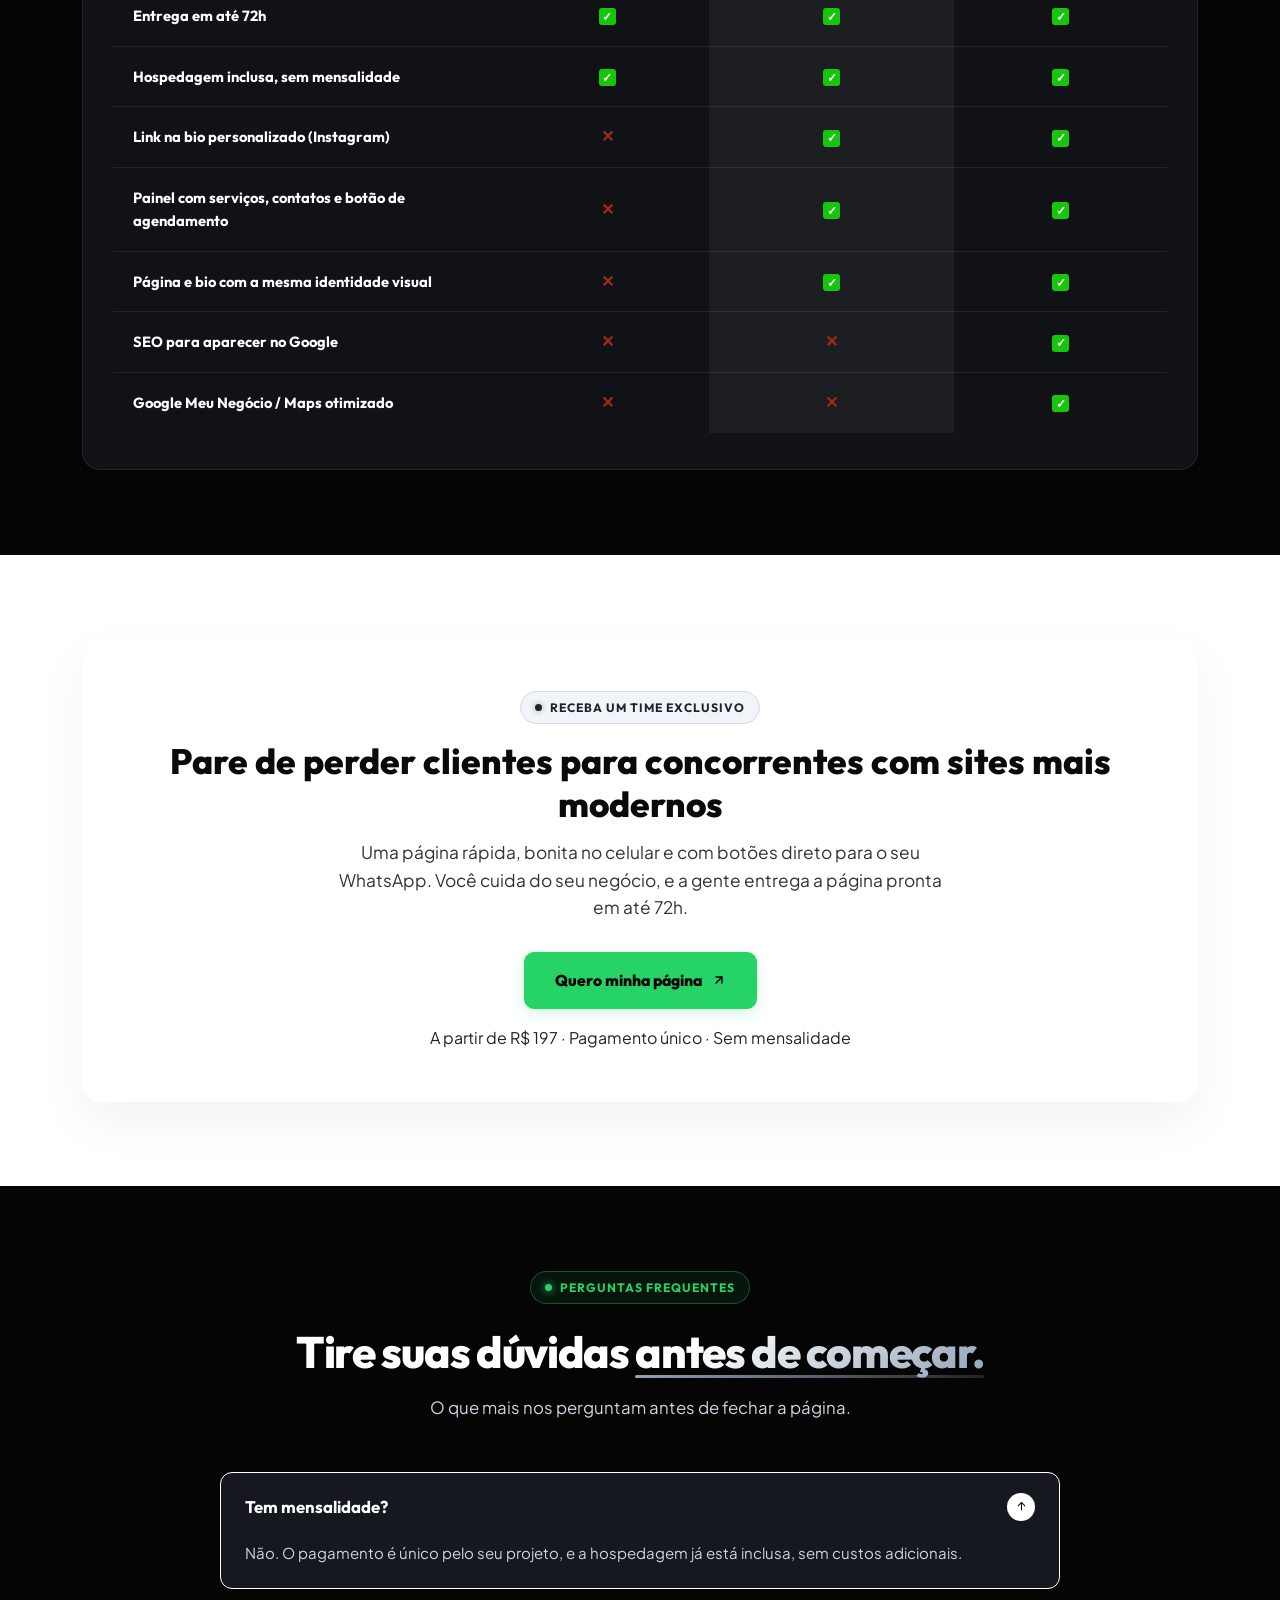
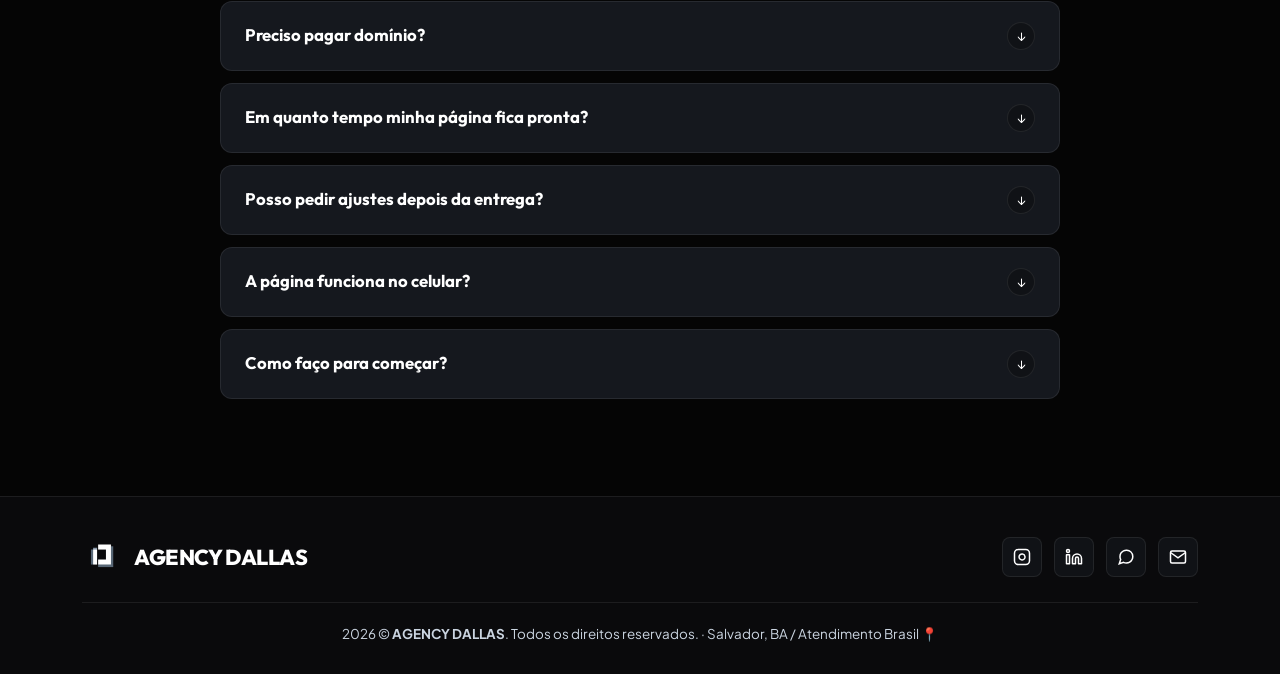
==== commit 45bd3082: "fix: ajsute para maior conversão." ====
--- a/index.html
+++ b/index.html
@@ -6,30 +6,33 @@
   <meta name="viewport" content="width=device-width, initial-scale=1.0">
   <title>Agency Dallas • Landing Pages, Link na Bio e Design que Vendem</title>
   <meta name="description"
-    content="Aumente as vendas da sua empresa com landing pages de alta conversão e link na bio profissional. Entrega em até 72h sem mensalidade.">
+    content="Sua página profissional no ar em 72h, a partir de R$ 197 e sem mensalidade. Landing pages e link na bio que levam clientes direto para o seu WhatsApp.">
   <meta property="og:title" content="Agency Dallas • Páginas e Design de Alta Conversão">
   <meta property="og:description"
     content="Transforme seu posicionamento digital em uma máquina de novos clientes e vendas no WhatsApp.">
   <meta property="og:type" content="website">
   <meta property="og:locale" content="pt_BR">
+  <!-- Imagem de prévia no WhatsApp/Instagram (1200×630). Precisa de URL absoluta:
+       fica hospedada no site oficial. Cópia local em assets/og-image.jpg. -->
+  <meta property="og:image" content="https://agencydallas.netlify.app/og-lp.jpg">
+  <meta property="og:image:width" content="1200">
+  <meta property="og:image:height" content="630">
+  <meta property="og:image:alt" content="Agency Dallas: sua página profissional no ar em 72h, a partir de R$ 197">
+  <meta name="twitter:card" content="summary_large_image">
+  <meta name="twitter:image" content="https://agencydallas.netlify.app/og-lp.jpg">
   <link rel="icon" type="image/png" href="https://agencydallas.netlify.app/logo.png">
 
   <!-- Google Fonts: Outfit & Plus Jakarta Sans -->
   <link rel="preconnect" href="https://fonts.googleapis.com">
   <link rel="preconnect" href="https://fonts.gstatic.com" crossorigin>
-  <link href="https://fonts.googleapis.com/css2?family=Outfit:wght@400;500;600;700;800;900&family=Plus+Jakarta+Sans:wght@300;400;500;600;700;800;900&display=swap" rel="stylesheet">
-
-  <!-- Bootstrap 5 CSS -->
-  <link rel="stylesheet" href="https://cdn.jsdelivr.net/npm/bootstrap@5.3.3/dist/css/bootstrap.min.css">
-
-  <!-- Swiper CSS (Alpha Style Carousel) -->
-  <link rel="stylesheet" href="https://cdn.jsdelivr.net/npm/swiper@11/swiper-bundle.min.css">
+  <link href="https://fonts.googleapis.com/css2?family=Outfit:wght@600;700;800&family=Plus+Jakarta+Sans:wght@400;600;700;800&display=swap" rel="stylesheet">
+
 
   <!-- Custom CSS -->
   <link rel="stylesheet" href="css/style.css">
 </head>
 
-<body>
+<body data-variante="A">
 
   <!--  HERO SECTION + FORMULÁRIO DE QUALIFICAÇÃO -->
   <header class="lp-section-hero" id="topo">
@@ -40,7 +43,7 @@
         <div class="col-lg-6">
           <div class="mb-4">
             <a href="#topo" class="lp-logo-brand">
-              <img src="assets/logo-dallas.png" alt="Agency Dallas" class="img-fluid" style="max-height: 40px;">
+              <img src="assets/logo-dallas.png" alt="Agency Dallas" width="40" height="40" style="height: 40px; width: auto;">
               <span>AGENCY DALLAS</span>
             </a>
           </div>
@@ -51,35 +54,35 @@
           </div>
 
           <h1 class="lp-title-main">
-            Fazemos a sua empresa faturar mais com <span class="highlight">Landing Pages e Design que vendem</span>
+            Sua página profissional no ar em 72h, <span class="highlight">a partir de R$ 197 e sem mensalidade.</span>
           </h1>
 
           <p class="lp-subtitle">
-            Agende um atendimento rápido e descubra como transformamos o seu posicionamento em uma máquina contínua de novos contatos e vendas diretas no WhatsApp.
+            Landing pages e link na bio que levam clientes direto para o seu WhatsApp. Já são +50 páginas entregues para advogados, psicólogos, dentistas e comércios.
           </p>
 
           <ul class="lp-check-list">
             <li>
               <span class="lp-check-icon">✓</span>
-              <span>Marketing, páginas e design focados 100% em VENDAS</span>
+              <span>Pagamento único, com hospedagem inclusa</span>
             </li>
             <li>
               <span class="lp-check-icon">✓</span>
-              <span>Especialistas em Landing Pages de Alta Conversão e Link na Bio Otimizado</span>
+              <span>Botões que levam o visitante direto para o seu WhatsApp</span>
             </li>
             <li>
               <span class="lp-check-icon">✓</span>
-              <span>Entrega rápida em até 72h sem mensalidades de servidor</span>
+              <span>24h após a entrega para pedir os ajustes que quiser</span>
             </li>
           </ul>
 
           <div class="d-flex flex-wrap gap-3">
             <a href="#formulario-conversao" class="btn-dallas-primary">
-              <span>Quero resultados como esse</span>
+              <span>Quero minha página</span>
               <svg width="14" height="14" viewBox="0 0 24 24" fill="none" stroke="currentColor" stroke-width="2.5" stroke-linecap="round" stroke-linejoin="round"><line x1="7" y1="17" x2="17" y2="7"></line><polyline points="7 7 17 7 17 17"></polyline></svg>
             </a>
-            <a href="#combos" class="btn-dallas-outline">
-              <span>Ver Planos & Combos</span>
+            <a href="#portfolio" class="btn-dallas-outline">
+              <span>Ver páginas que entregamos</span>
             </a>
           </div>
         </div>
@@ -87,10 +90,14 @@
         <!-- LADO DIREITO: FORMULÁRIO DE QUALIFICAÇÃO -->
         <div class="col-lg-6">
           <div class="lp-form-card" id="formulario-conversao">
-            <h2 class="lp-form-title">Solicite sua Proposta Personalizada</h2>
-            <p class="lp-form-subtitle">Preencha os campos abaixo para receber o contato de um especialista:</p>
-
-            <form id="conversion-form" novalidate>
+            <h2 class="lp-form-title">Fale agora com a gente no WhatsApp</h2>
+            <p class="lp-form-subtitle">Preencha e clique: a conversa abre no seu WhatsApp com a mensagem pronta. Você recebe uma proposta personalizada, sem compromisso.</p>
+
+            <!-- Netlify Forms: registra o lead antes de redirecionar para o WhatsApp -->
+            <form id="conversion-form" name="lead-conversao" method="POST" data-netlify="true" netlify-honeypot="bot-field" novalidate>
+              <input type="hidden" name="form-name" value="lead-conversao">
+              <p class="d-none"><label>Não preencha: <input name="bot-field" tabindex="-1" autocomplete="off"></label></p>
+
               <!-- Hidden UTMs e Tracking -->
               <input type="hidden" name="utm_source" id="form-utm-source">
               <input type="hidden" name="utm_medium" id="form-utm-medium">
@@ -103,20 +110,21 @@
               <input type="hidden" name="creation_time" id="form-creation-time">
 
               <input type="hidden" id="form-field-servico" name="servico" value="">
+              <input type="hidden" name="variante" class="js-variante" value="">
 
               <div class="lp-field-group">
                 <label for="form-field-nome" class="lp-label lp-label-hidden">Seu Nome *</label>
-                <input type="text" id="form-field-nome" class="lp-input" placeholder="Seu nome completo" required>
+                <input type="text" id="form-field-nome" name="nome" autocomplete="name" class="lp-input" placeholder="Seu nome completo" required>
               </div>
 
               <div class="lp-field-group">
                 <label for="form-field-telefone" class="lp-label lp-label-hidden">WhatsApp com DDD *</label>
-                <input type="tel" id="form-field-telefone" class="lp-input" placeholder="WhatsApp (DDD)" maxlength="15" required>
+                <input type="tel" id="form-field-telefone" name="whatsapp" autocomplete="tel-national" class="lp-input" placeholder="WhatsApp (DDD)" maxlength="15" required>
               </div>
 
               <div class="lp-field-group">
                 <label for="form-field-segmento" class="lp-label">Qual o seu Segmento? *</label>
-                <select id="form-field-segmento" class="lp-select" required>
+                <select id="form-field-segmento" name="segmento" class="lp-select" required>
                   <option value="">Selecionar segmento</option>
                   <option value="Saúde, Medicina & Psicologia">Saúde, Medicina & Psicologia</option>
                   <option value="Advocacia & Serviços Jurídicos">Advocacia & Serviços Jurídicos</option>
@@ -130,7 +138,7 @@
               </div>
 
               <button type="submit" class="lp-form-submit-btn mt-3">
-                <span>Quero atrair mais clientes hoje</span>
+                <span>Chamar no WhatsApp agora</span>
                 <svg width="18" height="18" viewBox="0 0 24 24" fill="none" stroke="currentColor" stroke-width="2.5" stroke-linecap="round" stroke-linejoin="round"><line x1="5" y1="12" x2="19" y2="12"></line><polyline points="12 5 19 12 12 19"></polyline></svg>
               </button>
 
@@ -151,26 +159,125 @@
   <section class="lp-marquee-container">
     <div class="lp-marquee-track-1">
       <div class="marquee-content">
-        +50 PROJETOS ENTREGUES &nbsp;•&nbsp; +100% RESPONSIVO &nbsp;•&nbsp; ENTREGA RÁPIDA EM ATÉ 72H &nbsp;•&nbsp; SEM MENSALIDADE DE SERVIDOR &nbsp;•&nbsp; ATENDIMENTO EM TODO O BRASIL &nbsp;•&nbsp; DESIGN DE ALTO PADRÃO &nbsp;•&nbsp; +50 PROJETOS ENTREGUES &nbsp;•&nbsp; +100% RESPONSIVO &nbsp;•&nbsp; ENTREGA RÁPIDA EM ATÉ 72H &nbsp;•&nbsp; SEM MENSALIDADE DE SERVIDOR &nbsp;•&nbsp; ATENDIMENTO EM TODO O BRASIL &nbsp;•&nbsp;
+        +50 PROJETOS ENTREGUES &nbsp;•&nbsp; +100% RESPONSIVO &nbsp;•&nbsp; ENTREGA RÁPIDA EM ATÉ 72H &nbsp;•&nbsp; SEM MENSALIDADE DE SERVIDOR &nbsp;•&nbsp; ATENDIMENTO EM TODO O BRASIL &nbsp;•&nbsp; A PARTIR DE R$ 197 &nbsp;•&nbsp; +50 PROJETOS ENTREGUES &nbsp;•&nbsp; +100% RESPONSIVO &nbsp;•&nbsp; ENTREGA RÁPIDA EM ATÉ 72H &nbsp;•&nbsp; SEM MENSALIDADE DE SERVIDOR &nbsp;•&nbsp; ATENDIMENTO EM TODO O BRASIL &nbsp;•&nbsp;
       </div>
     </div>
     <div class="lp-marquee-track-2">
       <div class="marquee-content">
-        +50 PROJETOS ENTREGUES &nbsp;•&nbsp; +100% RESPONSIVO &nbsp;•&nbsp; ENTREGA RÁPIDA EM ATÉ 72H &nbsp;•&nbsp; SEM MENSALIDADE DE SERVIDOR &nbsp;•&nbsp; ATENDIMENTO EM TODO O BRASIL &nbsp;•&nbsp; DESIGN DE ALTO PADRÃO &nbsp;•&nbsp; +50 PROJETOS ENTREGUES &nbsp;•&nbsp; +100% RESPONSIVO &nbsp;•&nbsp; ENTREGA RÁPIDA EM ATÉ 72H &nbsp;•&nbsp; SEM MENSALIDADE DE SERVIDOR &nbsp;•&nbsp; ATENDIMENTO EM TODO O BRASIL &nbsp;•&nbsp;
+        +50 PROJETOS ENTREGUES &nbsp;•&nbsp; +100% RESPONSIVO &nbsp;•&nbsp; ENTREGA RÁPIDA EM ATÉ 72H &nbsp;•&nbsp; SEM MENSALIDADE DE SERVIDOR &nbsp;•&nbsp; ATENDIMENTO EM TODO O BRASIL &nbsp;•&nbsp; A PARTIR DE R$ 197 &nbsp;•&nbsp; +50 PROJETOS ENTREGUES &nbsp;•&nbsp; +100% RESPONSIVO &nbsp;•&nbsp; ENTREGA RÁPIDA EM ATÉ 72H &nbsp;•&nbsp; SEM MENSALIDADE DE SERVIDOR &nbsp;•&nbsp; ATENDIMENTO EM TODO O BRASIL &nbsp;•&nbsp;
       </div>
     </div>
   </section>
 
-  <!-- SEÇÃO 1: DEPOIMENTOS & RESULTADOS REAIS -->
-  <section class="lp-section" id="depoimentos">
+  <!-- SEÇÃO PORTFÓLIO: PÁGINAS QUE ENTREGAMOS (MESMO ESTILO DO SITE PRINCIPAL) -->
+  <section class="lp-section" id="portfolio">
     <div class="container">
       <div class="lp-section-header">
         <div class="lp-eyebrow">
           <span class="lp-eyebrow-dot"></span>
-          <span>👤 DEPOIMENTOS DE CLIENTES</span>
+          <span>PORTFÓLIO DE PROJETOS</span>
         </div>
         <h2 class="lp-section-title">
-          MAIS DE <span class="strong">50 EMPRESAS</span> COM <span class="strong">RESULTADOS REAIS</span>. ISSO É <span class="strong">AGENCY DALLAS</span>.
+          Veja páginas que entregamos para <span class="strong">diferentes nichos</span>
+        </h2>
+        <p class="lp-section-desc">
+          A imagem fala por si: veja cada página do topo ao fim. Passe o mouse (ou arraste, no celular) para rolar.
+        </p>
+      </div>
+
+      <!-- GALERIA: páginas inteiras dos projetos (passe o mouse para rolar) -->
+      <div class="lp-gallery-columns">
+        <a class="lp-gallery-item" href="https://agencydallas.netlify.app/" target="_blank" rel="noopener">
+          <div class="lp-gallery-window">
+            <img src="assets/galeria/agency-dallas.webp" alt="Página completa do site oficial da Agency Dallas" loading="lazy">
+          </div>
+          <div class="lp-gallery-caption">
+            <span class="lp-gallery-niche">Landing Page Oficial</span>
+            <h3>Site Oficial • Agency Dallas</h3>
+            <span class="lp-gallery-link">Ver site ao vivo ↗</span>
+          </div>
+        </a>
+        <a class="lp-gallery-item" href="https://psicologaevelynfernanda.netlify.app/" target="_blank" rel="noopener">
+          <div class="lp-gallery-window">
+            <img src="assets/galeria/evelyn-fernanda.webp" alt="Página completa da landing page da Dra. Evelyn Fernanda" loading="lazy">
+          </div>
+          <div class="lp-gallery-caption">
+            <span class="lp-gallery-niche">Saúde &amp; Psicologia</span>
+            <h3>Psicóloga • Dra. Evelyn Fernanda</h3>
+            <span class="lp-gallery-link">Ver site ao vivo ↗</span>
+          </div>
+        </a>
+        <a class="lp-gallery-item" href="https://advrafaelbaiao.netlify.app/" target="_blank" rel="noopener">
+          <div class="lp-gallery-window">
+            <img src="assets/galeria/rafael-baiao.webp" alt="Página completa da landing page do Dr. Rafael Baião" loading="lazy">
+          </div>
+          <div class="lp-gallery-caption">
+            <span class="lp-gallery-niche">Advocacia &amp; Direito</span>
+            <h3>Advogado • Dr. Rafael Baião</h3>
+            <span class="lp-gallery-link">Ver site ao vivo ↗</span>
+          </div>
+        </a>
+      </div>
+
+      <div class="lp-gallery-phones-header">
+        <h3>Links na Bio / Painéis de Atendimento</h3>
+        <p>Páginas feitas para o celular, direto da bio do Instagram.</p>
+      </div>
+      <div class="lp-gallery-phones">
+        <a class="lp-gallery-phone" href="https://agencydallasbio.netlify.app/" target="_blank" rel="noopener">
+          <div class="lp-gallery-phone-frame">
+            <div class="lp-gallery-window lp-gallery-window--phone">
+              <img src="assets/galeria/agency-dallas-bio.webp" alt="Link na Bio da Agency Dallas" loading="lazy">
+            </div>
+          </div>
+          <div class="lp-gallery-caption">
+            <h3>Link na Bio • Agency Dallas</h3>
+            <span class="lp-gallery-link">Ver ao vivo ↗</span>
+          </div>
+        </a>
+        <a class="lp-gallery-phone" href="https://evelynfernandabio.netlify.app/" target="_blank" rel="noopener">
+          <div class="lp-gallery-phone-frame">
+            <div class="lp-gallery-window lp-gallery-window--phone">
+              <img src="assets/galeria/evelyn-fernanda-bio.webp" alt="Link na Bio da Dra. Evelyn Fernanda" loading="lazy">
+            </div>
+          </div>
+          <div class="lp-gallery-caption">
+            <h3>Link na Bio • Dra. Evelyn Fernanda</h3>
+            <span class="lp-gallery-link">Ver ao vivo ↗</span>
+          </div>
+        </a>
+        <a class="lp-gallery-phone" href="https://draandrezarodriguesbio.netlify.app/" target="_blank" rel="noopener">
+          <div class="lp-gallery-phone-frame">
+            <div class="lp-gallery-window lp-gallery-window--phone">
+              <img src="assets/galeria/andreza-rodrigues-bio.webp" alt="Link na Bio da Dra. Andreza Rodrigues" loading="lazy">
+            </div>
+          </div>
+          <div class="lp-gallery-caption">
+            <h3>Link na Bio • Dra. Andreza Rodrigues</h3>
+            <span class="lp-gallery-link">Ver ao vivo ↗</span>
+          </div>
+        </a>
+      </div>
+
+      <div class="text-center mt-5">
+        <a href="#formulario-conversao" class="btn-dallas-primary">
+          <span>Quero uma página assim</span>
+          <svg width="14" height="14" viewBox="0 0 24 24" fill="none" stroke="currentColor" stroke-width="2.5" stroke-linecap="round" stroke-linejoin="round"><line x1="7" y1="17" x2="17" y2="7"></line><polyline points="7 7 17 7 17 17"></polyline></svg>
+        </a>
+      </div>
+    </div>
+  </section>
+
+  <!-- SEÇÃO 1: DEPOIMENTOS & RESULTADOS REAIS -->
+  <section class="lp-section" id="depoimentos">
+    <div class="container">
+      <div class="lp-section-header">
+        <div class="lp-eyebrow">
+          <span class="lp-eyebrow-dot"></span>
+          <span>DEPOIMENTOS DE CLIENTES</span>
+        </div>
+        <h2 class="lp-section-title">
+          Mais de 50 empresas com <span class="strong">resultados reais</span>
         </h2>
         <p class="lp-section-desc">
           Veja a opinião de quem já transformou sua presença digital em uma máquina de vendas:
@@ -207,13 +314,13 @@
               <span>QUEM SOMOS</span>
             </div>
             <h2 class="lp-section-title text-start mb-3">
-              <span class="strong">REFERÊNCIA</span> EM <span class="strong">LANDING PAGES E DESIGN DE ALTA CONVERSÃO</span> E PARCEIRA DO <span class="strong">SEU SUCESSO</span>.
+              Site profissional não precisa <span class="strong">custar caro</span> nem demorar semanas.
             </h2>
             <p class="text-dallas-light mb-3">
-              Na <strong class="text-dallas-white">Agency Dallas</strong>, não somos apenas uma agência; somos a parceira estratégica para empresas e profissionais liberais que buscam presença digital imponente, moderna e focada em resultados.
+              A <strong class="text-dallas-white">Agency Dallas</strong> cria landing pages, link na bio e otimização para o Google para empresas e profissionais liberais de todo o Brasil.
             </p>
             <p class="text-dallas-light mb-0">
-              Eliminamos o estresse de sites lentos, custos exorbitantes e mensalidades abusivas. Nossa metodologia integra design de nível internacional, velocidade extrema e gatilhos de conversão direcionados para o seu WhatsApp.
+              Sem mensalidade e sem semanas de espera: você paga uma vez, recebe a página em até 72h e cada botão leva o visitante direto para o seu WhatsApp.
             </p>
 
             <div class="lp-stats-grid">
@@ -238,7 +345,7 @@
 
           <div class="col-lg-6 text-center">
             <div class="p-4 bg-dallas-black border-dallas border rounded-4 text-start">
-              <div class="d-flex align-items-center gap-2 mb-3">
+              <div class="d-flex flex-wrap align-items-center gap-2 mb-3">
                 <span class="badge bg-light text-dark fw-bold px-3 py-2">ESTRUTURA DALLAS</span>
                 <span class="badge border text-light px-3 py-2">ATENDIMENTO BRASIL</span>
               </div>
@@ -256,223 +363,163 @@
     </div>
   </section>
 
-  <!-- SEÇÃO 3: O MÉTODO DALLAS (DIAGRAMA ESTILO ALPHA) -->
-  <section class="lp-section" id="metodo">
+  <!-- SEÇÃO 3: COMO FUNCIONA (4 PASSOS) -->
+  <section class="lp-section" id="como-funciona">
     <div class="container">
       <div class="lp-section-header">
         <div class="lp-eyebrow">
           <span class="lp-eyebrow-dot"></span>
-          <span>O MÉTODO DALLAS</span>
+          <span>COMO FUNCIONA</span>
         </div>
         <h2 class="lp-section-title">
-          EXISTE UM <span class="strong">MÉTODO COMPROVADO</span> PARA QUE SUA EMPRESA <span class="strong">NUNCA PARE</span> DE <span class="strong">VENDER</span>
+          Do primeiro contato à <span class="strong">página no ar</span> em 4 passos
         </h2>
         <p class="lp-section-desc">
-          Se você seguir, irá manter seu negócio faturando todos os dias:
+          Você não precisa entender de site. A gente cuida de tudo:
         </p>
       </div>
 
-      <!-- DIAGRAMA VISUAL COM LOGO E CONECTORES -->
-      <div class="lp-method-container">
-        <div class="lp-method-glow-bg"></div>
-
-        <!-- CONECTORES LADO ESQUERDO -->
-        <div class="lp-method-pointer pointer-left pos-engajamento">
-          <span>Autoridade & Design</span>
-          <span class="lp-pointer-line"></span>
-        </div>
-
-        <div class="lp-method-pointer pointer-left pos-ativacao">
-          <span>Tráfego & Atração</span>
-          <span class="lp-pointer-line"></span>
-        </div>
-
-        <!-- LOGO DALLAS CENTRALIZADO -->
-        <div class="lp-method-logo-wrapper">
-          <img src="assets/logo-dallas.png" alt="Logo Agency Dallas" class="lp-method-center-logo">
-          
-          <!-- BADGE INFERIOR: MONETIZAÇÃO -->
-          <div class="lp-method-bottom-badge">
-            <svg width="20" height="20" viewBox="0 0 24 24" fill="none" stroke="currentColor" stroke-width="2.2" stroke-linecap="round" stroke-linejoin="round"><path d="M6 3h12l4 6-10 12L2 9z"></path><path d="M11 3v6l-5-6"></path><path d="M13 3v6l5-6"></path><path d="M2 9h20"></path></svg>
-            <span>Lucro & Conversão</span>
-          </div>
-        </div>
-
-        <!-- CONECTORES LADO DIREITO -->
-        <div class="lp-method-pointer pointer-right pos-retencao">
-          <span>Landing Page Persuasiva</span>
-          <span class="lp-pointer-line"></span>
-        </div>
-
-        <div class="lp-method-pointer pointer-right pos-aquisicao">
-          <span>Vendas no WhatsApp</span>
-          <span class="lp-pointer-line"></span>
-        </div>
-
-        <div class="lp-method-pointer pointer-right pos-indicacao">
-          <span>Escala & Retenção</span>
-          <span class="lp-pointer-line"></span>
-        </div>
-
-        <!-- VERSÃO GRID PARA MOBILE -->
-        <div class="lp-method-pointers-mobile-grid d-lg-none">
-          <div class="lp-method-pointer"><span>• Autoridade & Design</span></div>
-          <div class="lp-method-pointer"><span>• Tráfego & Atração</span></div>
-          <div class="lp-method-pointer"><span>• Landing Page Persuasiva</span></div>
-          <div class="lp-method-pointer"><span>• Vendas no WhatsApp</span></div>
-          <div class="lp-method-pointer"><span>• Escala & Retenção</span></div>
-        </div>
+      <div class="lp-steps-grid">
+        <div class="lp-step-card">
+          <div class="lp-step-number">01</div>
+          <h3 class="lp-step-title">Você manda as informações</h3>
+          <p class="lp-step-text">Pelo WhatsApp mesmo: seus serviços, fotos, contatos e o que quer destacar.</p>
+        </div>
+        <div class="lp-step-card">
+          <div class="lp-step-number">02</div>
+          <h3 class="lp-step-title">Criamos em até 72h</h3>
+          <p class="lp-step-text">Montamos o texto, o visual e os botões que levam direto para o seu WhatsApp.</p>
+        </div>
+        <div class="lp-step-card">
+          <div class="lp-step-number">03</div>
+          <h3 class="lp-step-title">Você pede ajustes</h3>
+          <p class="lp-step-text">Depois de receber a página, você tem 24h para pedir os ajustes que quiser.</p>
+        </div>
+        <div class="lp-step-card">
+          <div class="lp-step-number">04</div>
+          <h3 class="lp-step-title">Página no ar</h3>
+          <p class="lp-step-text">Publicada e pronta para receber clientes, sem mensalidade.</p>
+        </div>
+      </div>
+
+      <div class="text-center mt-5">
+        <a href="#formulario-conversao" class="btn-dallas-primary">
+          <span>Quero começar agora</span>
+          <svg width="14" height="14" viewBox="0 0 24 24" fill="none" stroke="currentColor" stroke-width="2.5" stroke-linecap="round" stroke-linejoin="round"><line x1="7" y1="17" x2="17" y2="7"></line><polyline points="7 7 17 7 17 17"></polyline></svg>
+        </a>
       </div>
     </div>
   </section>
 
-  <!-- SEÇÃO 4: O QUE FAZEMOS (CARROSSEL SWIPER CENTRALIZADO COM CARDS LATERAIS) -->
+  <!-- SEÇÃO 4: O QUE FAZEMOS (3 CARDS EM GRADE; EMPILHADOS NO CELULAR) -->
   <section class="lp-section bg-dallas-surface" id="solucoes">
     <div class="container">
       <div class="lp-section-header">
         <div class="lp-eyebrow">
           <span class="lp-eyebrow-dot"></span>
-          <span>O QUE FAZEMOS?</span>
+          <span>O QUE FAZEMOS</span>
         </div>
         <h2 class="lp-section-title">
-          A <span class="strong">AGENCY DALLAS</span> CRIA ESTRATÉGIAS DE MARKETING <span class="strong">SOB MEDIDA</span> PARA O SEU NEGÓCIO
+          Tudo o que o seu negócio precisa para <span class="strong">ser encontrado</span> e chamado no WhatsApp
         </h2>
         <p class="lp-section-desc">
-          Soluções completas e validadas para potencializar seus contatos e vendas:
+          O que você pode contratar com a gente:
         </p>
       </div>
-    </div>
-
-    <!-- SWIPER FULL-WIDTH WRAPPER -->
-    <div class="lp-carousel-section-wrapper">
-      
-      <!-- BOTÕES DE NAVEGAÇÃO -->
-      <div class="lp-carousel-nav-wrapper">
-        <button class="lp-swiper-prev" aria-label="Slide Anterior">
-          <svg width="22" height="22" viewBox="0 0 24 24" fill="none" stroke="currentColor" stroke-width="2.5" stroke-linecap="round" stroke-linejoin="round"><polyline points="15 18 9 12 15 6"></polyline></svg>
-        </button>
-        <button class="lp-swiper-next" aria-label="Próximo Slide">
-          <svg width="22" height="22" viewBox="0 0 24 24" fill="none" stroke="currentColor" stroke-width="2.5" stroke-linecap="round" stroke-linejoin="round"><polyline points="9 18 15 12 9 6"></polyline></svg>
-        </button>
-      </div>
-
-      <div class="swiper lp-swiper">
-        <div class="swiper-wrapper">
-          
-          <!-- SLIDE 1: LANDING PAGE -->
-          <div class="swiper-slide">
-            <div class="lp-feature-card">
-              <div class="lp-feature-content">
-                <h3 class="lp-feature-title">LANDING PAGE <span class="highlight-tag">DE ALTA CONVERSÃO</span></h3>
-                
-                <ul class="lp-feature-bullets">
-                  <li class="lp-feature-item">
-                    <div class="lp-feature-check">✓</div>
-                    <div class="lp-feature-text">
-                      <strong>Estruturamos toda a sua página:</strong> desde a cópia persuasiva e visual moderno até a integração direta no WhatsApp.
-                    </div>
-                  </li>
-                  <li class="lp-feature-item">
-                    <div class="lp-feature-check">✓</div>
-                    <div class="lp-feature-text">
-                      <strong>Aumentamos seus contatos diários:</strong> estrutura validada para transformar cliques em clientes prontos para comprar.
-                    </div>
-                  </li>
-                  <li class="lp-feature-item">
-                    <div class="lp-feature-check">✓</div>
-                    <div class="lp-feature-text">
-                      <strong>Carregamento ultra-rápido e mobile-first:</strong> experiência fluida em qualquer aparelho para zero perda de visitantes.
-                    </div>
-                  </li>
-                </ul>
-              </div>
-
-              <div class="lp-feature-visual">
-                <img src="assets/foto-lp.jpg" alt="Landing Page" class="lp-feature-img">
-              </div>
-            </div>
-          </div>
-
-          <!-- SLIDE 2: LINK NA BIO -->
-          <div class="swiper-slide">
-            <div class="lp-feature-card">
-              <div class="lp-feature-content">
-                <h3 class="lp-feature-title">LINK NA BIO <span class="highlight-tag">ESTRATÉGICO</span></h3>
-                
-                <ul class="lp-feature-bullets">
-                  <li class="lp-feature-item">
-                    <div class="lp-feature-check">✓</div>
-                    <div class="lp-feature-text">
-                      <strong>Central inteligente de atendimento:</strong> organize seus serviços, catálogo e links em um painel interativo no Instagram.
-                    </div>
-                  </li>
-                  <li class="lp-feature-item">
-                    <div class="lp-feature-check">✓</div>
-                    <div class="lp-feature-text">
-                      <strong>Primeira impressão inesquecível:</strong> passe autoridade instantânea assim que o seguidor clicar na sua biografia.
-                    </div>
-                  </li>
-                  <li class="lp-feature-item">
-                    <div class="lp-feature-check">✓</div>
-                    <div class="lp-feature-text">
-                      <strong>Agendamentos com 1 clique:</strong> botões de ação rápida que facilitam o contato e aumentam suas conversões.
-                    </div>
-                  </li>
-                </ul>
-              </div>
-
-              <div class="lp-feature-visual">
-                <img src="assets/foto-bio.jpg" alt="Link na Bio" class="lp-feature-img">
-              </div>
-            </div>
-          </div>
-
-
-
-          <!-- SLIDE 4: SEO E GOOGLE MEU NEGÓCIO -->
-          <div class="swiper-slide">
-            <div class="lp-feature-card">
-              <div class="lp-feature-content">
-                <h3 class="lp-feature-title">OTIMIZAÇÃO GOOGLE <span class="highlight-tag">& SEO LOCAL</span></h3>
-                
-                <ul class="lp-feature-bullets">
-                  <li class="lp-feature-item">
-                    <div class="lp-feature-check">✓</div>
-                    <div class="lp-feature-text">
-                      <strong>Apareça nas pesquisas do Google:</strong> configurações técnicas de palavras-chave para ser achado por quem procura seu serviço.
-                    </div>
-                  </li>
-                  <li class="lp-feature-item">
-                    <div class="lp-feature-check">✓</div>
-                    <div class="lp-feature-text">
-                      <strong>Google Maps & Meu Negócio:</strong> perfil 100% otimizado para atrair clientes da sua cidade e região.
-                    </div>
-                  </li>
-                  <li class="lp-feature-item">
-                    <div class="lp-feature-check">✓</div>
-                    <div class="lp-feature-text">
-                      <strong>Mais credibilidade nas buscas:</strong> informações completas, rotas, avaliações e contatos sempre acessíveis.
-                    </div>
-                  </li>
-                </ul>
-              </div>
-
-              <div class="lp-feature-visual">
-                <img src="assets/foto-google.jpg" alt="Google SEO" class="lp-feature-img">
-              </div>
-            </div>
-          </div>
-
-        </div>
-      </div>
-
-      <!-- PAGINAÇÃO (DOTS) -->
-      <div class="lp-swiper-pagination"></div>
-
+
+      <div class="lp-features-grid">
+        <!-- LANDING PAGE -->
+        <article class="lp-feature-card">
+          <div class="lp-feature-visual">
+            <img src="assets/foto-lp-720.jpg" alt="Landing page aberta no celular e no computador" class="lp-feature-img" width="720" height="720" loading="lazy" decoding="async">
+          </div>
+          <div class="lp-feature-content">
+            <h3 class="lp-feature-title">Landing page <span class="highlight-tag">de alta conversão</span></h3>
+            <ul class="lp-feature-bullets">
+              <li class="lp-feature-item">
+                <div class="lp-feature-check">✓</div>
+                <div class="lp-feature-text">
+                  <strong>Página completa:</strong> texto persuasivo, visual moderno e integração direta com o WhatsApp.
+                </div>
+              </li>
+              <li class="lp-feature-item">
+                <div class="lp-feature-check">✓</div>
+                <div class="lp-feature-text">
+                  <strong>Mais contatos:</strong> botões em toda a página que levam o visitante direto para a conversa com você.
+                </div>
+              </li>
+              <li class="lp-feature-item">
+                <div class="lp-feature-check">✓</div>
+                <div class="lp-feature-text">
+                  <strong>Rápida no celular:</strong> carrega em segundos em qualquer aparelho, sem perder visitantes.
+                </div>
+              </li>
+            </ul>
+          </div>
+        </article>
+
+        <!-- LINK NA BIO -->
+        <article class="lp-feature-card">
+          <div class="lp-feature-visual">
+            <img src="assets/foto-bio-720.jpg" alt="Link na bio aberto no celular" class="lp-feature-img" width="720" height="720" loading="lazy" decoding="async">
+          </div>
+          <div class="lp-feature-content">
+            <h3 class="lp-feature-title">Link na bio <span class="highlight-tag">estratégico</span></h3>
+            <ul class="lp-feature-bullets">
+              <li class="lp-feature-item">
+                <div class="lp-feature-check">✓</div>
+                <div class="lp-feature-text">
+                  <strong>Central de atendimento:</strong> serviços, catálogo e links organizados em um só lugar no Instagram.
+                </div>
+              </li>
+              <li class="lp-feature-item">
+                <div class="lp-feature-check">✓</div>
+                <div class="lp-feature-text">
+                  <strong>Primeira impressão forte:</strong> passe autoridade assim que o seguidor clicar na sua bio.
+                </div>
+              </li>
+              <li class="lp-feature-item">
+                <div class="lp-feature-check">✓</div>
+                <div class="lp-feature-text">
+                  <strong>Agendamento com 1 clique:</strong> botões de ação rápida que facilitam o contato.
+                </div>
+              </li>
+            </ul>
+          </div>
+        </article>
+
+        <!-- SEO E GOOGLE MEU NEGÓCIO -->
+        <article class="lp-feature-card">
+          <div class="lp-feature-visual">
+            <img src="assets/foto-google-720.jpg" alt="Perfil de empresa otimizado no Google" class="lp-feature-img" width="720" height="720" loading="lazy" decoding="async">
+          </div>
+          <div class="lp-feature-content">
+            <h3 class="lp-feature-title">Google <span class="highlight-tag">& SEO local</span></h3>
+            <ul class="lp-feature-bullets">
+              <li class="lp-feature-item">
+                <div class="lp-feature-check">✓</div>
+                <div class="lp-feature-text">
+                  <strong>Apareça nas pesquisas:</strong> palavras-chave configuradas para ser achado por quem procura o seu serviço.
+                </div>
+              </li>
+              <li class="lp-feature-item">
+                <div class="lp-feature-check">✓</div>
+                <div class="lp-feature-text">
+                  <strong>Google Maps & Meu Negócio:</strong> perfil otimizado para atrair clientes da sua cidade.
+                </div>
+              </li>
+              <li class="lp-feature-item">
+                <div class="lp-feature-check">✓</div>
+                <div class="lp-feature-text">
+                  <strong>Mais credibilidade:</strong> informações, rotas, avaliações e contatos sempre à mão.
+                </div>
+              </li>
+            </ul>
+          </div>
+        </article>
+      </div>
     </div>
   </section>
-
-
 
   <!-- SEÇÃO 5: PLANOS & COMBOS -->
   <section class="lp-section" id="combos">
@@ -483,7 +530,7 @@
           <span>TABELA DE COMBOS & PREÇOS</span>
         </div>
         <h2 class="lp-section-title">
-          VOCÊ <span class="strong">ESCOLHE</span> A <span class="strong">SOLUÇÃO CERTA</span> PARA A FASE QUE SUA EMPRESA <span class="strong">VIVE HOJE</span>
+          Escolha a <span class="strong">solução certa</span> para a fase do seu negócio
         </h2>
         <p class="lp-section-desc">
           Planos flexíveis, transparentes e com pagamento único. Sem mensalidades de servidor.
@@ -501,10 +548,10 @@
 
               <ul class="lp-pricing-bullets">
                 <li><strong>1 Landing Page</strong> de alta conversão</li>
-                <li>Integração direta com seu <strong>WhatsApp</strong></li>
-                <li>Design 100% responsivo e super leve</li>
-                <li>Entrega ágil em até 72 horas</li>
-                <li>Sem mensalidades de servidor</li>
+                <li>Botões direto para o seu <strong>WhatsApp</strong></li>
+                <li>Design responsivo e leve</li>
+                <li>Entrega em até 72 horas</li>
+                <li>Hospedagem inclusa, sem mensalidade</li>
               </ul>
             </div>
 
@@ -520,19 +567,18 @@
             <span class="lp-featured-badge">⭐ MAIS VENDIDO</span>
             <div>
               <div class="lp-combo-name text-white">COMBO 02</div>
-              <h3 class="lp-pricing-title">Presença Digital</h3>
+              <h3 class="lp-pricing-title">Presença no Instagram</h3>
               <div class="lp-price-val">R$ 297,00 <span>/ taxa única</span></div>
+              <p class="lp-pricing-lead">Tudo do Combo 01, mais:</p>
 
               <ul class="lp-pricing-bullets">
-                <li><strong>1 Landing Page</strong> de alta conversão</li>
-                <li>Integração direta com seu <strong>WhatsApp</strong></li>
-                <li>Design 100% responsivo e super leve</li>
-                <li><strong>SEO completo</strong> para aparecer no Google</li>
-                <li>Entrega expressa com suporte dedicado</li>
+                <li><strong>Link na Bio</strong> personalizado para o Instagram</li>
+                <li>Painel com seus serviços, contatos e botão de agendamento</li>
+                <li>Página e bio com a <strong>mesma identidade visual</strong></li>
               </ul>
             </div>
 
-            <a href="#formulario-conversao" class="btn-dallas-primary btn-full-width" data-combo-select="Combo 2: Presença Digital (Recomendado)">
+            <a href="#formulario-conversao" class="btn-dallas-primary btn-full-width" data-combo-select="Combo 2: Presença no Instagram (LP + Link na Bio)">
               <span>Quero esse combo 🚀</span>
             </a>
           </div>
@@ -545,18 +591,16 @@
               <div class="lp-combo-name">COMBO 03</div>
               <h3 class="lp-pricing-title">Kit Autoridade Local</h3>
               <div class="lp-price-val">R$ 397,00 <span>/ taxa única</span></div>
+              <p class="lp-pricing-lead">Tudo do Combo 02, mais:</p>
 
               <ul class="lp-pricing-bullets">
-                <li><strong>1 Landing Page</strong> de alta conversão</li>
-                <li>Integração direta com seu <strong>WhatsApp</strong></li>
-                <li>Design 100% responsivo e super leve</li>
-                <li><strong>SEO completo</strong> para o Google</li>
+                <li><strong>SEO completo</strong> para aparecer no Google</li>
                 <li>Otimização do <strong>Google Meu Negócio & Maps</strong></li>
-                <li><strong>Painel de atendimento</strong> (Link na Bio)</li>
+                <li>Ideal para quem atende clientes da própria cidade</li>
               </ul>
             </div>
 
-            <a href="#formulario-conversao" class="btn-dallas-outline btn-full-width" data-combo-select="Combo 3: Kit Autoridade Local Completo">
+            <a href="#formulario-conversao" class="btn-dallas-outline btn-full-width" data-combo-select="Combo 3: Kit Autoridade Local (LP + Link na Bio + Google)">
               <span>Quero esse combo</span>
             </a>
           </div>
@@ -565,46 +609,75 @@
 
       <!-- TABELA COMPARATIVA DE RECURSOS -->
       <div class="lp-table-wrapper">
-        <h3 class="h5 fw-bold text-white mb-4">Comparativo Detalhado de Recursos</h3>
+        <h3 class="h5 fw-bold text-white mb-4">Compare o que vem em cada combo</h3>
         <table class="lp-comparison-table">
           <thead>
             <tr>
-              <th>Recursos Inclusos</th>
+              <th>Recursos inclusos</th>
               <th>Básico que Funciona</th>
-              <th class="col-highlight">Presença Digital ⭐</th>
+              <th class="col-highlight">Presença no Instagram ⭐</th>
               <th>Kit Autoridade Local</th>
             </tr>
           </thead>
           <tbody>
             <tr>
-              <td>Landing Page de Alta Conversão</td>
+              <td>Landing page de alta conversão</td>
               <td><span class="lp-check-mark">✓</span></td>
               <td class="col-highlight"><span class="lp-check-mark">✓</span></td>
               <td><span class="lp-check-mark">✓</span></td>
             </tr>
             <tr>
-              <td>Integração com WhatsApp Comercial</td>
+              <td>Botões direto para o seu WhatsApp</td>
               <td><span class="lp-check-mark">✓</span></td>
               <td class="col-highlight"><span class="lp-check-mark">✓</span></td>
               <td><span class="lp-check-mark">✓</span></td>
             </tr>
-
-            <tr>
-              <td>Otimização SEO (Google)</td>
-              <td><span class="lp-cross-mark">—</span></td>
+            <tr>
+              <td>Design responsivo e leve</td>
+              <td><span class="lp-check-mark">✓</span></td>
               <td class="col-highlight"><span class="lp-check-mark">✓</span></td>
               <td><span class="lp-check-mark">✓</span></td>
             </tr>
             <tr>
-              <td>Otimização Google Meu Negócio / Maps</td>
-              <td><span class="lp-cross-mark">—</span></td>
-              <td class="col-highlight"><span class="lp-cross-mark">—</span></td>
-              <td><span class="lp-check-mark">✓</span></td>
-            </tr>
-            <tr>
-              <td>Link na Bio Personalizado (Painel)</td>
-              <td><span class="lp-cross-mark">—</span></td>
-              <td class="col-highlight"><span class="lp-cross-mark">—</span></td>
+              <td>Entrega em até 72h</td>
+              <td><span class="lp-check-mark">✓</span></td>
+              <td class="col-highlight"><span class="lp-check-mark">✓</span></td>
+              <td><span class="lp-check-mark">✓</span></td>
+            </tr>
+            <tr>
+              <td>Hospedagem inclusa, sem mensalidade</td>
+              <td><span class="lp-check-mark">✓</span></td>
+              <td class="col-highlight"><span class="lp-check-mark">✓</span></td>
+              <td><span class="lp-check-mark">✓</span></td>
+            </tr>
+            <tr>
+              <td>Link na bio personalizado (Instagram)</td>
+              <td><span class="lp-cross-mark">✕</span></td>
+              <td class="col-highlight"><span class="lp-check-mark">✓</span></td>
+              <td><span class="lp-check-mark">✓</span></td>
+            </tr>
+            <tr>
+              <td>Painel com serviços, contatos e botão de agendamento</td>
+              <td><span class="lp-cross-mark">✕</span></td>
+              <td class="col-highlight"><span class="lp-check-mark">✓</span></td>
+              <td><span class="lp-check-mark">✓</span></td>
+            </tr>
+            <tr>
+              <td>Página e bio com a mesma identidade visual</td>
+              <td><span class="lp-cross-mark">✕</span></td>
+              <td class="col-highlight"><span class="lp-check-mark">✓</span></td>
+              <td><span class="lp-check-mark">✓</span></td>
+            </tr>
+            <tr>
+              <td>SEO para aparecer no Google</td>
+              <td><span class="lp-cross-mark">✕</span></td>
+              <td class="col-highlight"><span class="lp-cross-mark">✕</span></td>
+              <td><span class="lp-check-mark">✓</span></td>
+            </tr>
+            <tr>
+              <td>Google Meu Negócio / Maps otimizado</td>
+              <td><span class="lp-cross-mark">✕</span></td>
+              <td class="col-highlight"><span class="lp-cross-mark">✕</span></td>
               <td><span class="lp-check-mark">✓</span></td>
             </tr>
           </tbody>
@@ -620,22 +693,21 @@
       <div class="lp-cta-banner">
         <div class="lp-eyebrow mb-3">
           <span class="lp-eyebrow-dot"></span>
-          <span>👤 RECEBA UM TIME EXCLUSIVO</span>
+          <span>RECEBA UM TIME EXCLUSIVO</span>
         </div>
         <h2 class="lp-cta-title">
-          PARE DE PERDER CLIENTES PARA CONCORRENTES COM SITES MAIS MODERNOS
+          Pare de perder clientes para concorrentes com sites mais modernos
         </h2>
         <p class="lp-cta-desc">
-          Na Agency Dallas, combinamos design de alto padrão, velocidade extrema e estratégia de conversão direta para o seu WhatsApp. Você cuida do seu negócio, e nós transformamos seus visitantes em compradores.
+          Uma página rápida, bonita no celular e com botões direto para o seu WhatsApp. Você cuida do seu negócio, e a gente entrega a página pronta em até 72h.
         </p>
         <div class="d-flex flex-column align-items-center gap-3">
           <a href="#formulario-conversao" class="btn-dallas-primary">
-            <span>Quero mais informações</span>
+            <span>Quero minha página</span>
             <svg width="14" height="14" viewBox="0 0 24 24" fill="none" stroke="currentColor" stroke-width="2.5" stroke-linecap="round" stroke-linejoin="round"><line x1="7" y1="17" x2="17" y2="7"></line><polyline points="7 7 17 7 17 17"></polyline></svg>
           </a>
-          <div class="d-flex align-items-center gap-2 text-dark fs-6">
-            <span class="rounded-circle bg-success d-inline-block" style="width: 8px; height: 8px; animation: pulse-green 2s infinite;"></span>
-            <span>Especialistas online agora</span>
+          <div class="text-dark fs-6">
+            A partir de R$ 197 · Pagamento único · Sem mensalidade
           </div>
         </div>
       </div>
@@ -651,10 +723,10 @@
           <span>PERGUNTAS FREQUENTES</span>
         </div>
         <h2 class="lp-section-title">
-          Ficou com alguma dúvida sobre a Dallas? <span class="strong">Talvez ela esteja aqui.</span>
+          Tire suas dúvidas <span class="strong">antes de começar.</span>
         </h2>
         <p class="lp-section-desc">
-          Clique nas perguntas para ver respostas claras e diretas:
+          O que mais nos perguntam antes de fechar a página.
         </p>
       </div>
 
@@ -663,12 +735,12 @@
         <div class="lp-faq-item active">
           <div class="lp-faq-header">
             <div class="lp-faq-question">
-              <span>O que exatamente a Agency Dallas faz?</span>
+              <span>Tem mensalidade?</span>
             </div>
             <div class="lp-faq-icon">↓</div>
           </div>
           <div class="lp-faq-body" style="display: block;">
-            Somos uma agência especializada em alta conversão. Criamos landing pages de alto padrão, links na bio estratégicos e otimização para o Google para que empresas e autônomos recebam contatos qualificados e fechem mais vendas todos os dias pelo WhatsApp.
+            Não. O pagamento é único pelo seu projeto, e a hospedagem já está inclusa, sem custos adicionais.
           </div>
         </div>
 
@@ -676,12 +748,12 @@
         <div class="lp-faq-item">
           <div class="lp-faq-header">
             <div class="lp-faq-question">
-              <span>Em quanto tempo meu projeto fica pronto?</span>
+              <span>Preciso pagar domínio?</span>
             </div>
             <div class="lp-faq-icon">↓</div>
           </div>
           <div class="lp-faq-body">
-            Trabalhamos com agilidade recorde. Nossos projetos de landing page são entregues em até 72 horas após o envio das informações essenciais do seu negócio.
+            Não é obrigatório. Sua página vai ao ar com um endereço gratuito (ex: <em>seunome.netlify.app</em>). Se quiser um domínio próprio, como <em>seunome.com.br</em>, ele é comprado à parte por você (cerca de R$ 40 por ano no Registro.br) e a gente configura tudo.
           </div>
         </div>
 
@@ -689,12 +761,12 @@
         <div class="lp-faq-item">
           <div class="lp-faq-header">
             <div class="lp-faq-question">
-              <span>Existe alguma mensalidade oculta?</span>
+              <span>Em quanto tempo minha página fica pronta?</span>
             </div>
             <div class="lp-faq-icon">↓</div>
           </div>
           <div class="lp-faq-body">
-            Não! Nosso modelo de pagamento é único pelo projeto. Você não fica preso a mensalidades caras de servidores ou taxas de manutenção obrigatórias.
+            Em até 72h a partir do início do projeto.
           </div>
         </div>
 
@@ -702,12 +774,12 @@
         <div class="lp-faq-item">
           <div class="lp-faq-header">
             <div class="lp-faq-question">
-              <span>Vocês atendem qualquer tipo de empresa ou região?</span>
+              <span>Posso pedir ajustes depois da entrega?</span>
             </div>
             <div class="lp-faq-icon">↓</div>
           </div>
           <div class="lp-faq-body">
-            Sim! Atendemos negócios em geral de todo o Brasil (Advocacia, Saúde, Gastronomia, Estética, Imobiliárias, Serviços e Comércio em geral), com atendimento personalizado, rápido e eficiente.
+            Sim. Depois de receber a página, você tem 24h para pedir os ajustes que quiser.
           </div>
         </div>
 
@@ -715,12 +787,25 @@
         <div class="lp-faq-item">
           <div class="lp-faq-header">
             <div class="lp-faq-question">
-              <span>A Dallas cuida da gestão de redes sociais?</span>
+              <span>A página funciona no celular?</span>
             </div>
             <div class="lp-faq-icon">↓</div>
           </div>
           <div class="lp-faq-body">
-            Nosso foco principal é a criação de Landing Pages de alta conversão, Link na Bio e Otimização para o Google. Não realizamos gestão contínua de redes sociais nem anúncios pagos.
+            Sim. Todas as páginas são 100% responsivas: funcionam no celular, no tablet e no computador.
+          </div>
+        </div>
+
+        <!-- ITEM 6 -->
+        <div class="lp-faq-item">
+          <div class="lp-faq-header">
+            <div class="lp-faq-question">
+              <span>Como faço para começar?</span>
+            </div>
+            <div class="lp-faq-icon">↓</div>
+          </div>
+          <div class="lp-faq-body">
+            Chame a gente no WhatsApp. Você recebe uma proposta personalizada, sem compromisso.
           </div>
         </div>
       </div>
@@ -732,7 +817,7 @@
     <div class="container">
       <div class="lp-footer-content">
         <a href="#topo" class="lp-logo-brand">
-          <img src="assets/logo-dallas.png" alt="Agency Dallas" class="img-fluid" style="max-height: 40px;">
+          <img src="assets/logo-dallas.png" alt="Agency Dallas" width="40" height="40" style="height: 40px; width: auto;">
           <span>AGENCY DALLAS</span>
         </a>
 
@@ -743,7 +828,7 @@
           <a href="https://www.linkedin.com/company/145204387/" target="_blank" rel="noopener" class="lp-social-btn" aria-label="LinkedIn">
             <svg width="18" height="18" viewBox="0 0 24 24" fill="none" stroke="currentColor" stroke-width="2" stroke-linecap="round" stroke-linejoin="round"><path d="M16 8a6 6 0 0 1 6 6v7h-4v-7a2 2 0 0 0-2-2 2 2 0 0 0-2 2v7h-4v-7a6 6 0 0 1 6-6z"></path><rect x="2" y="9" width="4" height="12"></rect><circle cx="4" cy="4" r="2"></circle></svg>
           </a>
-          <a href="#formulario-conversao" class="lp-social-btn" aria-label="WhatsApp">
+          <a href="https://api.whatsapp.com/send?phone=557191840986" target="_blank" rel="noopener" class="lp-social-btn js-wa-direct" data-origem="rodape" aria-label="WhatsApp">
             <svg width="18" height="18" viewBox="0 0 24 24" fill="none" stroke="currentColor" stroke-width="2"><path d="M21 11.5a8.38 8.38 0 0 1-.9 3.8 8.5 8.5 0 0 1-7.6 4.7 8.38 8.38 0 0 1-3.8-.9L3 21l1.9-5.7a8.38 8.38 0 0 1-.9-3.8 8.5 8.5 0 0 1 4.7-7.6 8.38 8.38 0 0 1 3.8-.9h.5a8.48 8.48 0 0 1 8 8v.5z"></path></svg>
           </a>
           <a href="mailto:agencydallasbr@gmail.com" class="lp-social-btn" aria-label="E-mail">
@@ -758,15 +843,31 @@
     </div>
   </footer>
 
-
-
-  <!-- jQuery, Bootstrap & Swiper Scripts -->
-  <script src="https://code.jquery.com/jquery-3.7.1.min.js"></script>
-  <script src="https://cdn.jsdelivr.net/npm/bootstrap@5.3.3/dist/js/bootstrap.bundle.min.js"></script>
-  <script src="https://cdn.jsdelivr.net/npm/swiper@11/swiper-bundle.min.js"></script>
-
-  <!-- Custom Script -->
-  <script src="js/script.js"></script>
+  <!-- Netlify Forms: registra cada clique que abre o WhatsApp direto (teste A/B). Fica oculto; o JS envia os dados. -->
+  <form name="clique-whatsapp" data-netlify="true" netlify-honeypot="bot-field" hidden>
+    <input type="hidden" name="form-name" value="clique-whatsapp">
+    <input name="bot-field">
+    <input name="variante">
+    <input name="origem">
+    <input name="servico">
+    <input name="utm_source">
+    <input name="utm_medium">
+    <input name="utm_campaign">
+    <input name="utm_content">
+    <input name="fbclid">
+    <input name="gclid">
+  </form>
+
+  <!-- BOTÃO FLUTUANTE DE WHATSAPP -->
+  <a href="https://api.whatsapp.com/send?phone=557191840986" target="_blank" rel="noopener" class="lp-wa-float js-wa-direct" data-origem="flutuante" aria-label="Falar no WhatsApp">
+    <svg width="22" height="22" viewBox="0 0 24 24" fill="currentColor" aria-hidden="true"><path d="M17.47 14.38c-.3-.15-1.76-.87-2.03-.97-.27-.1-.47-.15-.67.15-.2.3-.77.97-.94 1.17-.17.2-.35.22-.64.07-.3-.15-1.26-.46-2.39-1.47-.88-.79-1.48-1.76-1.65-2.06-.17-.3-.02-.46.13-.61.13-.13.3-.35.45-.52.15-.17.2-.3.3-.5.1-.2.05-.37-.02-.52-.07-.15-.67-1.61-.92-2.21-.24-.58-.49-.5-.67-.51h-.57c-.2 0-.52.07-.79.37-.27.3-1.04 1.02-1.04 2.48s1.07 2.88 1.21 3.08c.15.2 2.1 3.2 5.08 4.49.71.31 1.26.49 1.69.63.71.23 1.36.2 1.87.12.57-.09 1.76-.72 2.01-1.41.25-.69.25-1.29.17-1.41-.07-.12-.27-.2-.57-.35zM12.05 21.5h-.01a9.45 9.45 0 0 1-4.82-1.32l-.35-.21-3.58.94.96-3.49-.23-.36a9.43 9.43 0 0 1-1.45-5.03c0-5.21 4.24-9.45 9.46-9.45a9.4 9.4 0 0 1 6.69 2.77 9.4 9.4 0 0 1 2.76 6.69c0 5.21-4.24 9.45-9.45 9.45zm8.04-17.49A11.3 11.3 0 0 0 12.05.67C5.78.67.68 5.77.68 12.04c0 2 .52 3.96 1.52 5.68L.58 23.33l5.74-1.5a11.33 11.33 0 0 0 5.72 1.46h.01c6.26 0 11.36-5.1 11.37-11.37 0-3.04-1.18-5.89-3.33-8.04z"/></svg>
+    <span>Fale com a gente</span>
+  </a>
+
+
+
+  <!-- Custom Script (JS puro, sem bibliotecas) -->
+  <script src="js/script.js" defer></script>
 </body>
 
 </html>
--- a/css/style.css
+++ b/css/style.css
@@ -1,5 +1,5 @@
 @charset "UTF-8";
-@import url('https://fonts.googleapis.com/css2?family=Outfit:wght@400;500;600;700;800;900&family=Plus+Jakarta+Sans:wght@300;400;500;600;700;800;900&family=Space+Grotesk:wght@500;700&display=swap');
+/* As fontes são carregadas no <head> do HTML (sem @import aqui, que atrasa o carregamento). */
 
 :root {
   --color-black: #050505;
@@ -45,6 +45,85 @@
   -moz-osx-font-smoothing: grayscale;
 }
 
+/* BASE (substitui o Bootstrap: só o que a página usa) */
+h1, h2, h3, h4, h5, h6 { line-height: 1.2; margin-bottom: .5rem; font-weight: 500; }
+p { margin-bottom: 1rem; }
+a { color: inherit; }
+img, svg { vertical-align: middle; }
+button, input, select { font: inherit; }
+[hidden] { display: none !important; }
+
+.container {
+  width: 100%;
+  margin: 0 auto;
+  padding: 0 12px;
+}
+@media (min-width: 576px)  { .container { max-width: 540px; } }
+@media (min-width: 768px)  { .container { max-width: 720px; } }
+@media (min-width: 992px)  { .container { max-width: 960px; } }
+@media (min-width: 1200px) { .container { max-width: 1140px; } }
+@media (min-width: 1400px) { .container { max-width: 1320px; } }
+
+.row {
+  --gx: 1.5rem;
+  --gy: 0px;
+  display: flex;
+  flex-wrap: wrap;
+  margin: calc(-1 * var(--gy)) calc(-.5 * var(--gx)) 0;
+}
+.row > * {
+  flex-shrink: 0;
+  width: 100%;
+  max-width: 100%;
+  padding: 0 calc(.5 * var(--gx));
+  margin-top: var(--gy);
+}
+.g-4 { --gx: 1.5rem; --gy: 1.5rem; }
+.g-5 { --gx: 3rem; --gy: 3rem; }
+@media (min-width: 992px) {
+  .col-lg-4 { flex: 0 0 auto; width: 33.333333%; }
+  .col-lg-6 { flex: 0 0 auto; width: 50%; }
+}
+
+.d-flex { display: flex !important; }
+.d-none { display: none !important; }
+.flex-wrap { flex-wrap: wrap !important; }
+.flex-column { flex-direction: column !important; }
+.align-items-center { align-items: center !important; }
+.align-items-stretch { align-items: stretch !important; }
+.gap-2 { gap: .5rem !important; }
+.gap-3 { gap: 1rem !important; }
+.mb-0 { margin-bottom: 0 !important; }
+.mb-3 { margin-bottom: 1rem !important; }
+.mb-4 { margin-bottom: 1.5rem !important; }
+.mt-3 { margin-top: 1rem !important; }
+.mt-5 { margin-top: 3rem !important; }
+.p-4 { padding: 1.5rem !important; }
+.px-3 { padding-left: 1rem !important; padding-right: 1rem !important; }
+.py-2 { padding-top: .5rem !important; padding-bottom: .5rem !important; }
+.w-100 { width: 100% !important; }
+.text-center { text-align: center !important; }
+.text-start { text-align: left !important; }
+.text-white { color: #fff !important; }
+.text-light { color: #f8f9fa !important; }
+.text-dark { color: #212529 !important; }
+.bg-white { background-color: #fff !important; }
+.bg-light { background-color: #f8f9fa !important; }
+.fw-bold { font-weight: 700 !important; }
+.fs-6 { font-size: 1rem !important; }
+.h4 { font-size: 1.5rem; }
+.h5 { font-size: 1.25rem; }
+.border { border: 1px solid #dee2e6 !important; }
+.rounded-4 { border-radius: 1rem !important; }
+.badge {
+  display: inline-block;
+  font-size: .75em;
+  font-weight: 700;
+  line-height: 1;
+  white-space: nowrap;
+  border-radius: .375rem;
+}
+
 /* Scrollbar */
 ::-webkit-scrollbar {
   width: 9px;
@@ -277,6 +356,7 @@
   cursor: pointer;
   transition: var(--transition-smooth);
   box-shadow: 0 4px 14px rgba(37, 211, 102, 0.2);
+  text-decoration: none;
 }
 .btn-dallas-primary:hover {
   background-color: #1ebe57;
@@ -430,6 +510,7 @@
   justify-content: center;
   gap: 8px;
   box-shadow: 0 4px 14px rgba(37, 211, 102, 0.2);
+  text-decoration: none;
 }
 
 .lp-form-submit-btn:hover {
@@ -644,6 +725,176 @@
   }
 }
 
+/* PORTFÓLIO - GALERIA DE PÁGINAS INTEIRAS (MESMO MODELO DO SITE PRINCIPAL) */
+.lp-gallery-columns {
+  display: grid;
+  grid-template-columns: repeat(3, minmax(0, 1fr));
+  gap: 28px;
+  max-width: 1200px;
+  margin: 0 auto;
+}
+
+.lp-gallery-item,
+.lp-gallery-phone {
+  display: flex;
+  flex-direction: column;
+  gap: 16px;
+  text-decoration: none;
+  color: inherit;
+}
+
+.lp-gallery-window {
+  position: relative;
+  height: 560px;
+  border-radius: 16px;
+  overflow: hidden;
+  background: var(--color-dark);
+  border: 1px solid var(--color-card-border);
+  box-shadow: 0 24px 50px rgba(0, 0, 0, 0.55);
+  transition: border-color 0.4s ease, transform 0.4s cubic-bezier(0.16, 1, 0.3, 1), box-shadow 0.4s ease;
+}
+
+/* A imagem é a página inteira; ao passar o mouse ela "rola" do topo até o fim */
+.lp-gallery-window img {
+  display: block;
+  width: 100%;
+  height: 100%;
+  object-fit: cover;
+  object-position: top center;
+  transition: object-position 1.2s cubic-bezier(0.16, 1, 0.3, 1);
+}
+
+.lp-gallery-item:hover .lp-gallery-window img {
+  object-position: bottom center;
+  transition: object-position 9s linear;
+}
+
+.lp-gallery-item:hover .lp-gallery-window,
+.lp-gallery-phone:hover .lp-gallery-phone-frame {
+  border-color: rgba(255, 255, 255, 0.2);
+  transform: translateY(-6px);
+  box-shadow: 0 30px 60px rgba(0, 0, 0, 0.65), 0 0 30px rgba(37, 211, 102, 0.12);
+}
+
+.lp-gallery-caption {
+  display: flex;
+  flex-direction: column;
+  align-items: flex-start;
+  gap: 6px;
+}
+
+.lp-gallery-caption h3 {
+  font-family: var(--font-display);
+  font-size: 1.05rem;
+  font-weight: 700;
+  color: var(--color-white);
+  margin: 0;
+}
+
+.lp-gallery-niche {
+  font-size: 0.66rem;
+  font-weight: 800;
+  letter-spacing: 0.1em;
+  text-transform: uppercase;
+  color: var(--color-slate);
+}
+
+.lp-gallery-link {
+  font-size: 0.82rem;
+  font-weight: 700;
+  color: #25D366;
+}
+
+.lp-gallery-phones-header {
+  text-align: center;
+  margin: 72px auto 32px;
+}
+
+.lp-gallery-phones-header h3 {
+  font-family: var(--font-display);
+  font-size: 1.4rem;
+  font-weight: 700;
+  color: var(--color-white);
+  margin-bottom: 6px;
+}
+
+.lp-gallery-phones-header p {
+  font-size: 0.92rem;
+  color: var(--color-slate);
+}
+
+.lp-gallery-phones {
+  display: flex;
+  justify-content: center;
+  gap: 48px;
+  flex-wrap: wrap;
+}
+
+.lp-gallery-phone {
+  width: 240px;
+  align-items: center;
+}
+
+.lp-gallery-phone .lp-gallery-caption {
+  align-items: center;
+  text-align: center;
+}
+
+.lp-gallery-phone-frame {
+  width: 100%;
+  padding: 8px;
+  border-radius: 34px;
+  background: #0b0b0b;
+  border: 1px solid rgba(255, 255, 255, 0.16);
+  box-shadow: 0 24px 50px rgba(0, 0, 0, 0.6);
+  transition: border-color 0.4s ease, transform 0.4s cubic-bezier(0.16, 1, 0.3, 1), box-shadow 0.4s ease;
+}
+
+.lp-gallery-window--phone {
+  height: auto;
+  aspect-ratio: 9 / 19.5;
+  border-radius: 26px;
+  border: none;
+  box-shadow: none;
+}
+
+.lp-gallery-phone:hover .lp-gallery-window img {
+  object-position: bottom center;
+  transition: object-position 5s linear;
+}
+
+@media (max-width: 991px) {
+  .lp-gallery-columns {
+    grid-template-columns: 1fr;
+    max-width: 520px;
+  }
+
+  .lp-gallery-window {
+    height: 480px;
+  }
+}
+
+/* Celular/tablet (sem mouse): a pessoa rola a página dentro da janela com o dedo */
+@media (hover: none) {
+  .lp-gallery-window {
+    overflow-y: auto;
+    -webkit-overflow-scrolling: touch;
+    overscroll-behavior: contain;
+  }
+
+  .lp-gallery-window img {
+    height: auto;
+    object-fit: initial;
+  }
+}
+
+@media (prefers-reduced-motion: reduce) {
+  .lp-gallery-item:hover .lp-gallery-window img,
+  .lp-gallery-phone:hover .lp-gallery-window img {
+    object-position: top center;
+  }
+}
+
 /* ABOUT / WHO WE ARE SECTION */
 .lp-about-card {
   background-color: var(--color-surface);
@@ -681,252 +932,88 @@
 .lp-stat-label {
   font-size: 0.78rem;
   color: var(--color-slate-light);
-  text-transform: uppercase;
-  letter-spacing: 0.5px;
-}
-
-/* METHOD DIAGRAM (ALPHA EXACT REPLICA COM LOGO DALLAS) */
-.lp-method-container {
-  position: relative;
-  max-width: 1080px;
-  margin: 30px auto 0 auto;
-  min-height: 600px;
-  display: flex;
-  align-items: center;
-  justify-content: center;
-}
-
-.lp-method-glow-bg {
-  position: absolute;
-  top: 50%;
-  left: 50%;
-  transform: translate(-50%, -50%);
-  width: 580px;
-  height: 580px;
-  background: radial-gradient(circle, rgba(255, 255, 255, 0.12) 0%, rgba(110, 118, 133, 0.05) 50%, transparent 70%);
-  pointer-events: none;
-  z-index: 0;
-}
-
-.lp-method-logo-wrapper {
-  position: relative;
-  z-index: 2;
-  text-align: center;
-  display: flex;
-  flex-direction: column;
-  align-items: center;
-  justify-content: center;
-}
-
-.lp-method-center-logo {
-  width: 550px;
-  max-width: 60vw;
-  height: auto;
-  max-height: 550px;
-  object-fit: contain;
-  filter: drop-shadow(0 0 35px rgba(255, 255, 255, 0.45)) drop-shadow(0 20px 45px rgba(0, 0, 0, 0.95));
-  animation: floatLogo 5s ease-in-out infinite;
-}
-
-@keyframes floatLogo {
-  0%, 100% {
-    transform: translateY(0) scale(1);
-  }
-  50% {
-    transform: translateY(-10px) scale(1.03);
-  }
-}
-
-/* POINTERS & CONNECTORS */
-.lp-method-pointer {
-  position: absolute;
-  display: flex;
-  align-items: center;
-  gap: 14px;
-  z-index: 3;
-  color: #D6D6D6;
-  font-size: 1.05rem;
+}
+
+/* COMO FUNCIONA (4 PASSOS) */
+.lp-steps-grid {
+  display: grid;
+  grid-template-columns: repeat(4, 1fr);
+  gap: 20px;
+  margin-top: 30px;
+  counter-reset: step;
+}
+
+.lp-step-card {
+  position: relative;
+  background-color: var(--color-card);
+  border: 1px solid var(--color-card-border);
+  border-radius: 16px;
+  padding: 28px 24px;
+  transition: var(--transition-smooth);
+}
+
+.lp-step-card:hover {
+  border-color: rgba(255, 255, 255, 0.25);
+  transform: translateY(-4px);
+}
+
+.lp-step-number {
+  font-family: var(--font-display);
+  font-size: 2.4rem;
+  font-weight: 800;
+  line-height: 1;
+  color: var(--color-white);
+  margin-bottom: 16px;
+}
+
+.lp-step-title {
+  font-family: var(--font-display);
+  font-size: 1.15rem;
   font-weight: 700;
-  letter-spacing: -0.2px;
-  transition: var(--transition-smooth);
-}
-
-.lp-method-pointer:hover {
-  color: #FFFFFF;
-  transform: scale(1.06);
-}
-
-.lp-pointer-line {
-  height: 2px;
-  background: linear-gradient(90deg, #6E7685, #FFFFFF);
-  display: inline-block;
-  position: relative;
-}
-
-.lp-pointer-line::after {
-  content: '';
-  position: absolute;
-  width: 6px;
-  height: 6px;
-  border-radius: 50%;
-  background-color: #FFFFFF;
-  box-shadow: 0 0 10px #FFFFFF;
-  top: -2px;
-}
-
-/* Specific Positions (Desktop) */
-.pointer-left {
-  flex-direction: row;
-}
-.pointer-left .lp-pointer-line {
-  width: 75px;
-}
-.pointer-left .lp-pointer-line::after {
-  right: -3px;
-}
-
-.pointer-right {
-  flex-direction: row-reverse;
-}
-.pointer-right .lp-pointer-line {
-  width: 75px;
-  background: linear-gradient(270deg, #6E7685, #FFFFFF);
-}
-.pointer-right .lp-pointer-line::after {
-  left: -3px;
-}
-
-.pos-engajamento {
-  top: 18%;
-  left: -4%;
-}
-
-.pos-ativacao {
-  top: 66%;
-  left: -4%;
-}
-
-.pos-retencao {
-  top: 18%;
-  right: -4%;
-}
-
-.pos-aquisicao {
-  top: 52%;
-  right: -4%;
-}
-
-.pos-indicacao {
-  top: 78%;
-  right: 0%;
-}
-
-/* BOTTOM GLOWING BADGE (MONETIZAÇÃO) */
-.lp-method-bottom-badge {
-  margin-top: 24px;
-  background: rgba(18, 19, 23, 0.9);
-  border: 1px solid rgba(255, 255, 255, 0.25);
-  padding: 14px 34px;
-  border-radius: 14px;
-  color: #FFFFFF;
-  font-family: var(--font-display);
-  font-weight: 800;
-  font-size: 1.15rem;
-  display: inline-flex;
-  align-items: center;
-  gap: 12px;
-  box-shadow: 0 0 35px rgba(255, 255, 255, 0.2), 0 12px 25px rgba(0, 0, 0, 0.85);
-  backdrop-filter: blur(10px);
-  position: relative;
-  z-index: 4;
-}
-
-.lp-method-bottom-badge svg {
-  color: #FFFFFF;
+  color: var(--color-white);
+  margin-bottom: 8px;
+}
+
+.lp-step-text {
+  font-size: 0.94rem;
+  line-height: 1.6;
+  color: var(--color-slate-light);
+  margin: 0;
 }
 
 @media (max-width: 991px) {
-  .lp-method-container {
-    min-height: auto;
-    padding: 30px 15px;
-    flex-direction: column;
-    gap: 25px;
-  }
-  .lp-method-center-logo {
-    width: 220px;
-    max-height: 220px;
-  }
-  .lp-method-pointer {
-    position: static;
-    transform: none !important;
-  }
-  .lp-method-pointers-mobile-grid {
-    display: flex;
-    flex-direction: column;
-    gap: 12px;
-    width: 100%;
-    margin-top: 25px;
-  }
-  .lp-method-pointers-mobile-grid .lp-method-pointer {
-    background: #17191F;
-    border: 1px solid #262933;
-    border-radius: 12px;
-    padding: 14px 20px;
-    justify-content: center;
-    box-shadow: 0 4px 12px rgba(0, 0, 0, 0.4);
-    font-size: 0.95rem;
-    color: #FFFFFF;
-  }
-  .pointer-left, .pointer-right {
-    display: none !important;
-  }
-  .lp-pointer-line {
-    display: none;
-  }
-}
-
-
-
-/* WHAT WE DO (CARROSSEL CENTRADO COM CARDS LATERAIS VISÍVEIS) */
-.lp-carousel-section-wrapper {
-  width: 100%;
-  overflow: hidden;
-  position: relative;
-  padding: 10px 0 40px 0;
-}
-
-.lp-swiper {
-  width: 100%;
-  padding: 20px 0 40px 0 !important;
-  overflow: visible !important;
-}
-
-.lp-swiper .swiper-slide {
-  width: 820px;
-  max-width: 85vw;
-  transition: opacity 0.35s ease, transform 0.35s ease;
-  opacity: 0.45;
-  transform: scale(0.96);
-}
-
-.lp-swiper .swiper-slide-active {
-  opacity: 1 !important;
-  transform: scale(1) !important;
+  .lp-steps-grid {
+    grid-template-columns: repeat(2, 1fr);
+  }
+}
+
+@media (max-width: 575px) {
+  .lp-steps-grid {
+    grid-template-columns: 1fr;
+  }
+}
+
+
+
+/* O QUE FAZEMOS: 3 CARDS EM GRADE (EMPILHADOS NO CELULAR) */
+.lp-features-grid {
+  display: grid;
+  grid-template-columns: repeat(3, minmax(0, 1fr));
+  gap: 24px;
 }
 
 .lp-feature-card {
   background: #111215;
   border: 1px solid #23252b;
   border-radius: 22px;
-  padding: 44px 38px;
-  box-shadow: 0 20px 50px rgba(0, 0, 0, 0.85);
-  display: flex;
-  align-items: center;
-  justify-content: space-between;
-  gap: 32px;
-  min-height: 420px;
+  padding: 18px 18px 30px;
+  box-shadow: 0 20px 50px rgba(0, 0, 0, 0.6);
+  display: flex;
+  flex-direction: column;
+  gap: 24px;
   position: relative;
   overflow: hidden;
+  transition: var(--transition-smooth);
 }
 
 .lp-feature-card::before {
@@ -939,28 +1026,31 @@
   background: linear-gradient(90deg, transparent, #6E7685, #F2F2F2, #6E7685, transparent);
 }
 
+.lp-feature-card:hover {
+  border-color: rgba(255, 255, 255, 0.2);
+  transform: translateY(-4px);
+}
+
 .lp-feature-content {
-  flex: 1.15;
+  padding: 0 8px;
 }
 
 .lp-feature-title {
   font-family: var(--font-display);
-  font-size: 1.95rem;
+  font-size: 1.45rem;
   font-weight: 800;
   line-height: 1.2;
   color: #FFFFFF;
-  margin-bottom: 24px;
+  margin-bottom: 20px;
   letter-spacing: -0.5px;
-  text-transform: uppercase;
 }
 
 .lp-feature-title span.highlight-tag {
   color: #E2E8F0;
   background: linear-gradient(135deg, #FFFFFF 20%, #94A3B8 100%);
   -webkit-background-clip: text;
+  background-clip: text;
   -webkit-text-fill-color: transparent;
-  border-bottom: 3px solid #94A3B8;
-  padding-bottom: 2px;
 }
 
 .lp-feature-bullets {
@@ -969,33 +1059,32 @@
   margin: 0;
   display: flex;
   flex-direction: column;
-  gap: 18px;
+  gap: 16px;
 }
 
 .lp-feature-item {
   display: flex;
   align-items: flex-start;
-  gap: 14px;
+  gap: 12px;
 }
 
 .lp-feature-check {
-  width: 30px;
-  height: 30px;
+  width: 26px;
+  height: 26px;
   background-color: #1a1d24;
   border: 1px solid #6E7685;
-  border-radius: 8px;
+  border-radius: 7px;
   color: #FFFFFF;
   display: flex;
   align-items: center;
   justify-content: center;
   font-weight: 800;
-  font-size: 0.92rem;
+  font-size: 0.85rem;
   flex-shrink: 0;
-  box-shadow: 0 4px 10px rgba(0, 0, 0, 0.4);
 }
 
 .lp-feature-text {
-  font-size: 0.98rem;
+  font-size: 0.94rem;
   color: #D6D6D6;
   line-height: 1.5;
 }
@@ -1005,211 +1094,22 @@
   font-weight: 700;
 }
 
-.lp-feature-visual {
-  flex: 0.85;
-  display: flex;
-  align-items: center;
-  justify-content: center;
-}
-
 .lp-feature-img {
+  display: block;
   width: 100%;
-  max-width: 420px;
   height: auto;
-  object-fit: contain;
-  border-radius: 12px;
-  box-shadow: 0 10px 40px rgba(0, 0, 0, 0.4);
-  transition: var(--transition-smooth);
-}
-.lp-feature-img:hover {
-  transform: translateY(-5px);
-}
-
-/* 3D Mockup Graphic Card */
-.lp-mockup-frame {
-  width: 100%;
-  max-width: 330px;
-  background: linear-gradient(145deg, #181a20, #0c0d10);
-  border: 1px solid #2e323b;
-  border-radius: 16px;
-  padding: 20px;
-  box-shadow: 0 25px 50px rgba(0, 0, 0, 0.9), inset 0 1px 0 rgba(255, 255, 255, 0.1);
-  transform: perspective(1000px) rotateY(-8deg) rotateX(4deg);
-  transition: transform 0.4s ease;
-}
-
-.lp-mockup-frame:hover {
-  transform: perspective(1000px) rotateY(-2deg) rotateX(2deg) scale(1.02);
-}
-
-.lp-mockup-header {
-  display: flex;
-  align-items: center;
-  justify-content: space-between;
-  padding-bottom: 12px;
-  border-bottom: 1px solid #262933;
-  margin-bottom: 14px;
-}
-
-.lp-mockup-dots {
-  display: flex;
-  gap: 5px;
-}
-
-.lp-mockup-dot {
-  width: 8px;
-  height: 8px;
-  border-radius: 50%;
-  background-color: #383c48;
-}
-
-.lp-mockup-dot.dot-white {
-  background-color: #FFFFFF;
-}
-
-.lp-mockup-url {
-  font-size: 0.7rem;
-  color: #8B949E;
-  font-family: monospace;
-  background: #0f1013;
-  padding: 2px 10px;
-  border-radius: 20px;
-  border: 1px solid #20222a;
-}
-
-.lp-mockup-body {
-  background: #0b0c0e;
-  border: 1px solid #1f222b;
-  border-radius: 10px;
-  padding: 18px;
-  text-align: center;
-}
-
-.lp-mockup-badge {
-  display: inline-block;
-  background: #FFFFFF;
-  color: #000000;
-  font-size: 0.7rem;
-  font-weight: 800;
-  padding: 3px 10px;
-  border-radius: 50px;
-  margin-bottom: 10px;
-  text-transform: uppercase;
-}
-
-.lp-mockup-h3 {
-  font-size: 1.05rem;
-  font-weight: 800;
-  color: #FFFFFF;
-  margin-bottom: 6px;
-}
-
-.lp-mockup-p {
-  font-size: 0.78rem;
-  color: #8B949E;
-  line-height: 1.35;
-  margin-bottom: 12px;
-}
-
-.lp-mockup-cta {
-  display: inline-block;
-  width: 100%;
-  padding: 7px 12px;
-  background: #1a1d24;
-  border: 1px solid #6E7685;
-  border-radius: 6px;
-  color: #FFFFFF;
-  font-size: 0.75rem;
-  font-weight: 700;
-}
-
-/* Nav Arrows */
-.lp-carousel-nav-wrapper {
-  position: absolute;
-  top: 50%;
-  left: 0;
-  right: 0;
-  transform: translateY(-50%);
-  display: flex;
-  justify-content: space-between;
-  pointer-events: none;
-  z-index: 20;
-  padding: 0 4%;
-}
-
-.lp-swiper-prev, .lp-swiper-next {
-  width: 48px;
-  height: 48px;
-  border-radius: 50%;
-  background-color: #17191f;
-  border: 1px solid #363a45;
-  color: #FFFFFF;
-  display: flex;
-  align-items: center;
-  justify-content: center;
-  cursor: pointer;
-  pointer-events: auto;
-  transition: var(--transition-smooth);
-  box-shadow: 0 8px 24px rgba(0, 0, 0, 0.9);
-}
-
-.lp-swiper-prev:hover, .lp-swiper-next:hover {
-  background-color: #FFFFFF;
-  color: #000000;
-  border-color: #FFFFFF;
-  transform: scale(1.1);
-}
-
-/* Swiper Pagination Bullets */
-.lp-swiper-pagination {
-  position: relative !important;
-  margin-top: 15px;
-  display: flex;
-  align-items: center;
-  justify-content: center;
-  gap: 8px;
-}
-
-.lp-swiper-pagination .swiper-pagination-bullet {
-  width: 10px;
-  height: 10px;
-  background-color: #383c48;
-  opacity: 1;
-  border-radius: 50%;
-  transition: var(--transition-fast);
-}
-
-.lp-swiper-pagination .swiper-pagination-bullet-active {
-  background-color: #FFFFFF !important;
-  width: 26px !important;
-  border-radius: 20px !important;
+  aspect-ratio: 1 / 1;
+  object-fit: cover;
+  border-radius: 14px;
 }
 
 @media (max-width: 991px) {
-  .lp-swiper .swiper-slide {
-    width: 90vw;
-  }
-  .lp-feature-card {
-    flex-direction: column;
-    padding: 32px 22px;
-    gap: 24px;
-  }
-  .lp-feature-title {
-    font-size: 1.55rem;
-  }
-  .lp-feature-visual {
-    width: 100%;
-  }
-  .lp-mockup-frame {
-    transform: none;
-    max-width: 100%;
-  }
-  .lp-carousel-nav-wrapper {
-    display: none;
-  }
-}
-
-
+  .lp-features-grid {
+    grid-template-columns: 1fr;
+    max-width: 520px;
+    margin: 0 auto;
+  }
+}
 
 /* PRICING & COMBOS CARDS */
 .lp-pricing-card {
@@ -1277,6 +1177,13 @@
   color: var(--color-slate-light);
 }
 
+.lp-pricing-lead {
+  font-size: 0.85rem;
+  font-weight: 700;
+  color: var(--color-white);
+  margin-bottom: 12px;
+}
+
 .lp-pricing-bullets {
   list-style: none;
   padding: 0;
@@ -1286,12 +1193,13 @@
   font-size: 0.92rem;
   color: var(--color-light-gray);
   margin-bottom: 10px;
-  display: flex;
-  align-items: flex-start;
-  gap: 10px;
+  position: relative;
+  padding-left: 22px;
 }
 .lp-pricing-bullets li::before {
   content: '✓';
+  position: absolute;
+  left: 0;
   color: var(--color-white);
   font-weight: 800;
 }
@@ -1299,38 +1207,72 @@
 /* COMPARISON TABLE */
 .lp-table-wrapper {
   margin-top: 50px;
-  background-color: var(--color-card);
+  background-color: var(--color-surface);
   border: 1px solid var(--color-card-border);
-  border-radius: 14px;
-  padding: 28px;
+  border-radius: 18px;
+  padding: clamp(20px, 3vw, 36px) clamp(16px, 2.5vw, 30px);
   overflow-x: auto;
+}
+.lp-table-wrapper h3 {
+  text-align: center;
+  letter-spacing: -0.02em;
 }
 .lp-comparison-table {
   width: 100%;
+  min-width: 620px;
   border-collapse: collapse;
-  text-align: left;
+  text-align: center;
 }
 .lp-comparison-table th, .lp-comparison-table td {
-  padding: 14px 18px;
+  padding: 18px 20px;
   border-bottom: 1px solid var(--color-card-border);
   font-size: 0.92rem;
 }
+.lp-comparison-table th:first-child, .lp-comparison-table td:first-child {
+  text-align: left;
+}
+.lp-comparison-table td:first-child {
+  font-family: var(--font-display);
+  font-weight: 700;
+  color: var(--color-white);
+}
 .lp-comparison-table th {
   font-family: var(--font-display);
+  font-size: 0.85rem;
+  font-weight: 800;
+  text-transform: uppercase;
+  letter-spacing: 0.04em;
+  color: var(--color-white);
+  background-color: rgba(255, 255, 255, 0.03);
+  border-top: 2px solid transparent;
+}
+.lp-comparison-table tbody tr:last-child td {
+  border-bottom: none;
+}
+.lp-comparison-table th.col-highlight, .lp-comparison-table td.col-highlight {
+  background-color: rgba(255, 255, 255, 0.05);
+}
+.lp-comparison-table th.col-highlight {
+  border-top-color: rgba(255, 255, 255, 0.4);
+}
+.lp-check-mark {
+  display: inline-flex;
+  align-items: center;
+  justify-content: center;
+  width: 17px;
+  height: 17px;
+  border-radius: 3px;
+  background-color: #16c60c;
+  color: var(--color-white);
+  font-size: 0.72rem;
+  font-weight: 800;
+  line-height: 1;
+}
+.lp-cross-mark {
+  color: #a8261c;
+  font-size: 1rem;
   font-weight: 700;
-  color: var(--color-white);
-  background-color: var(--color-surface);
-}
-.lp-comparison-table th.col-highlight, .lp-comparison-table td.col-highlight {
-  background-color: rgba(255, 255, 255, 0.04);
-  font-weight: 700;
-}
-.lp-check-mark {
-  color: var(--color-white);
-  font-weight: 800;
-}
-.lp-cross-mark {
-  color: var(--color-slate);
+  line-height: 1;
 }
 
 /* ACCORDION FAQ (Alpha Style) */
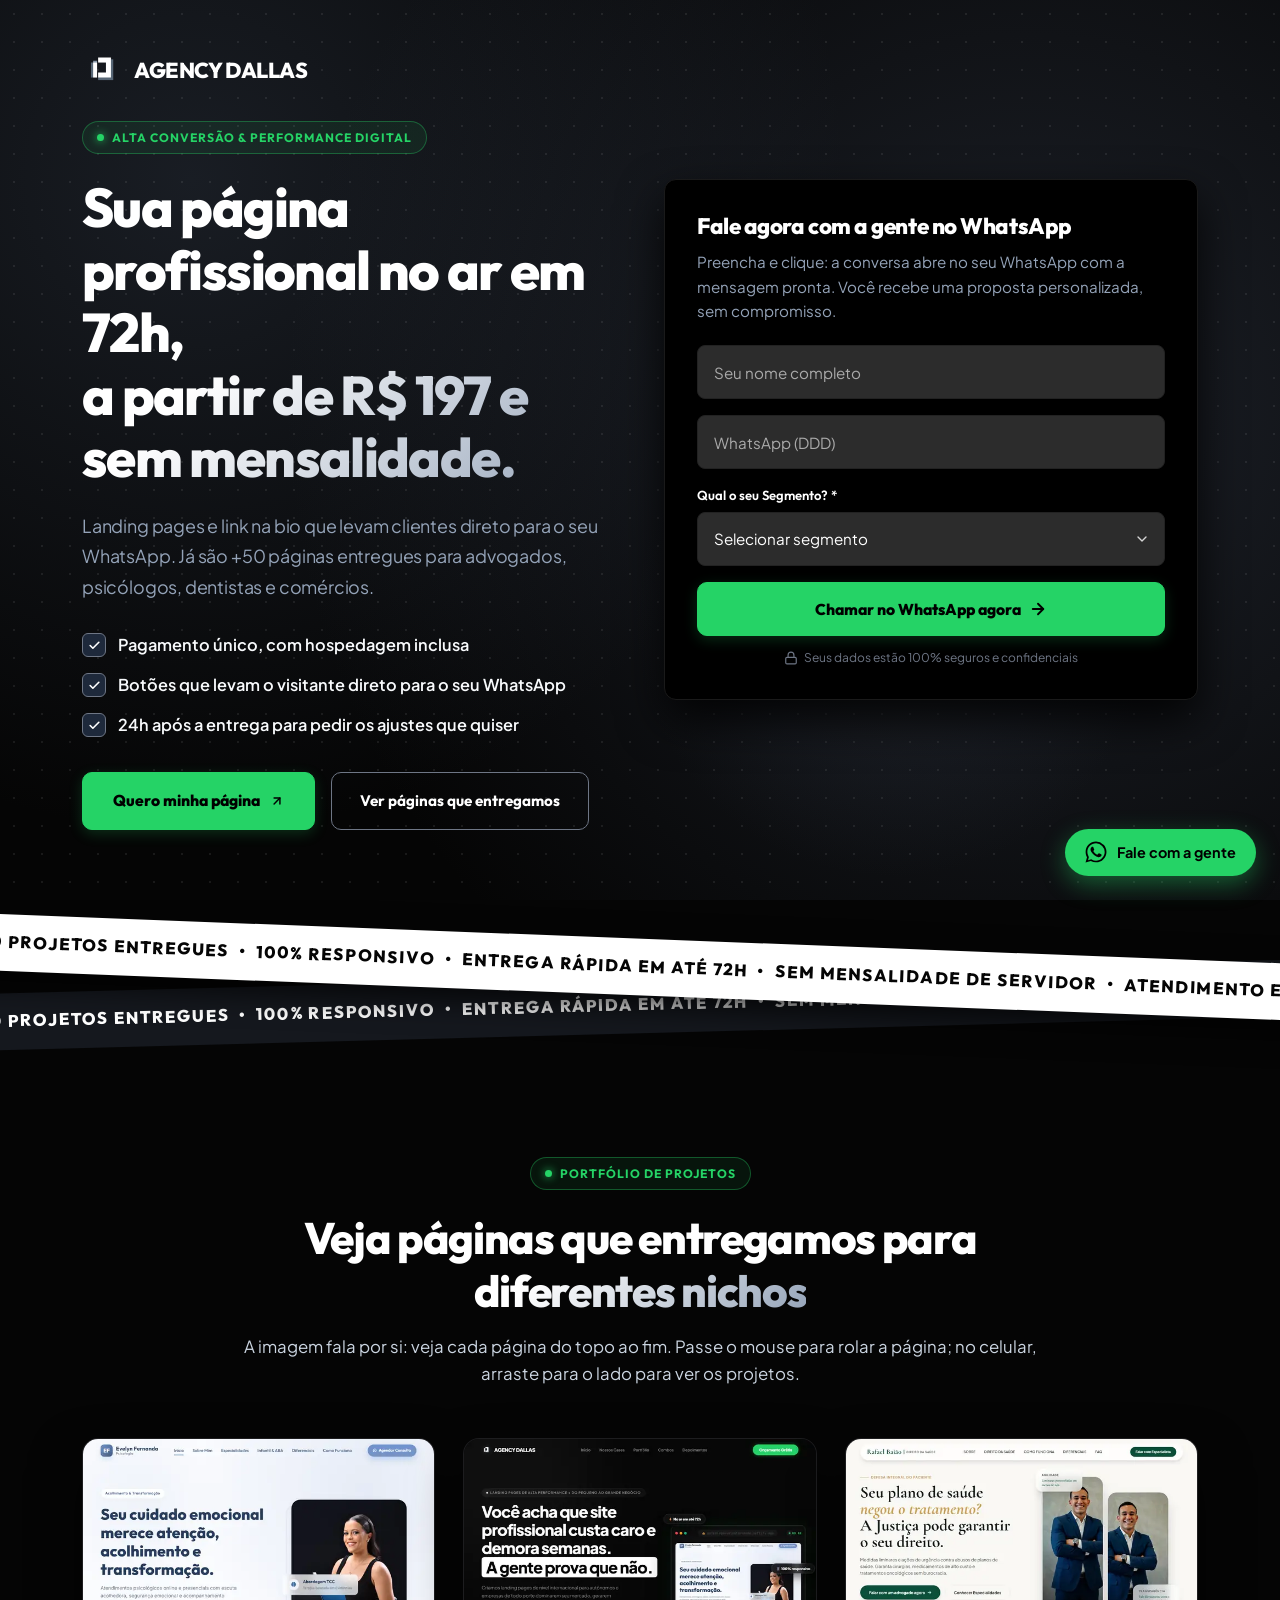
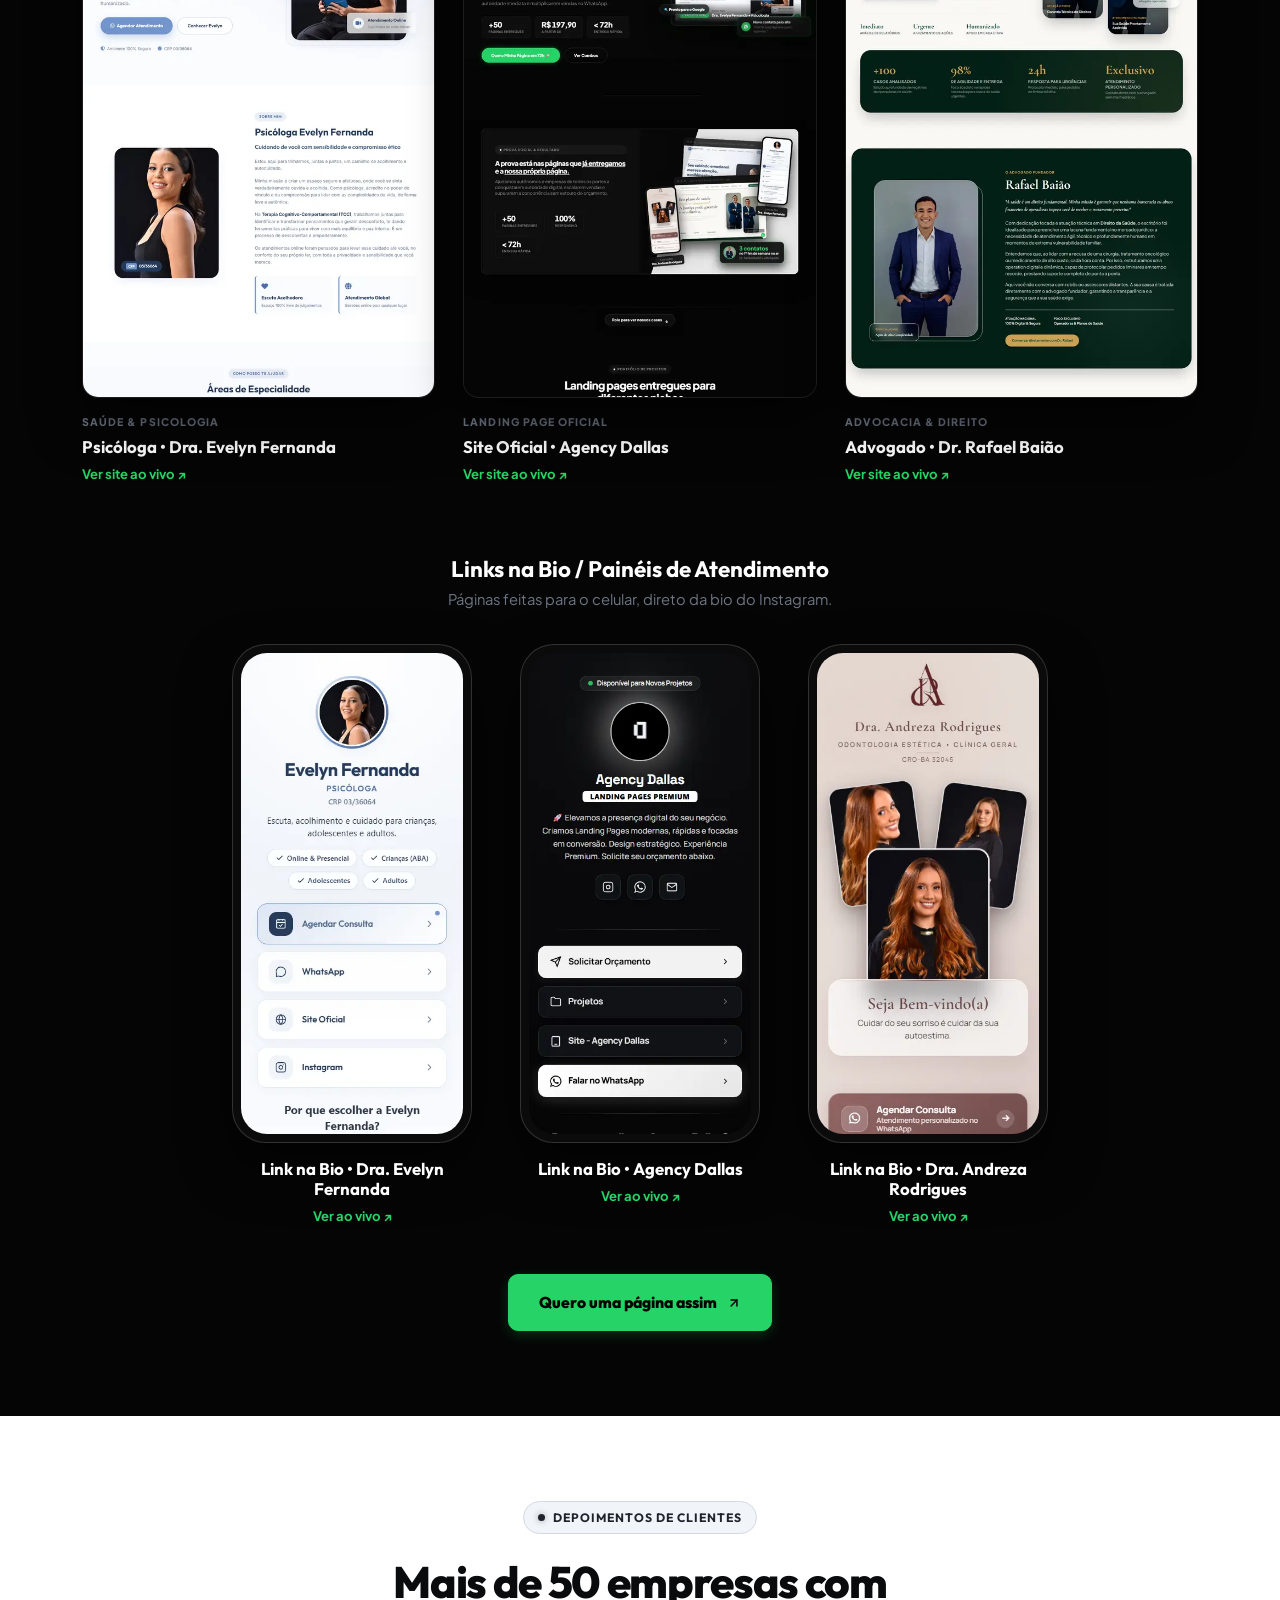
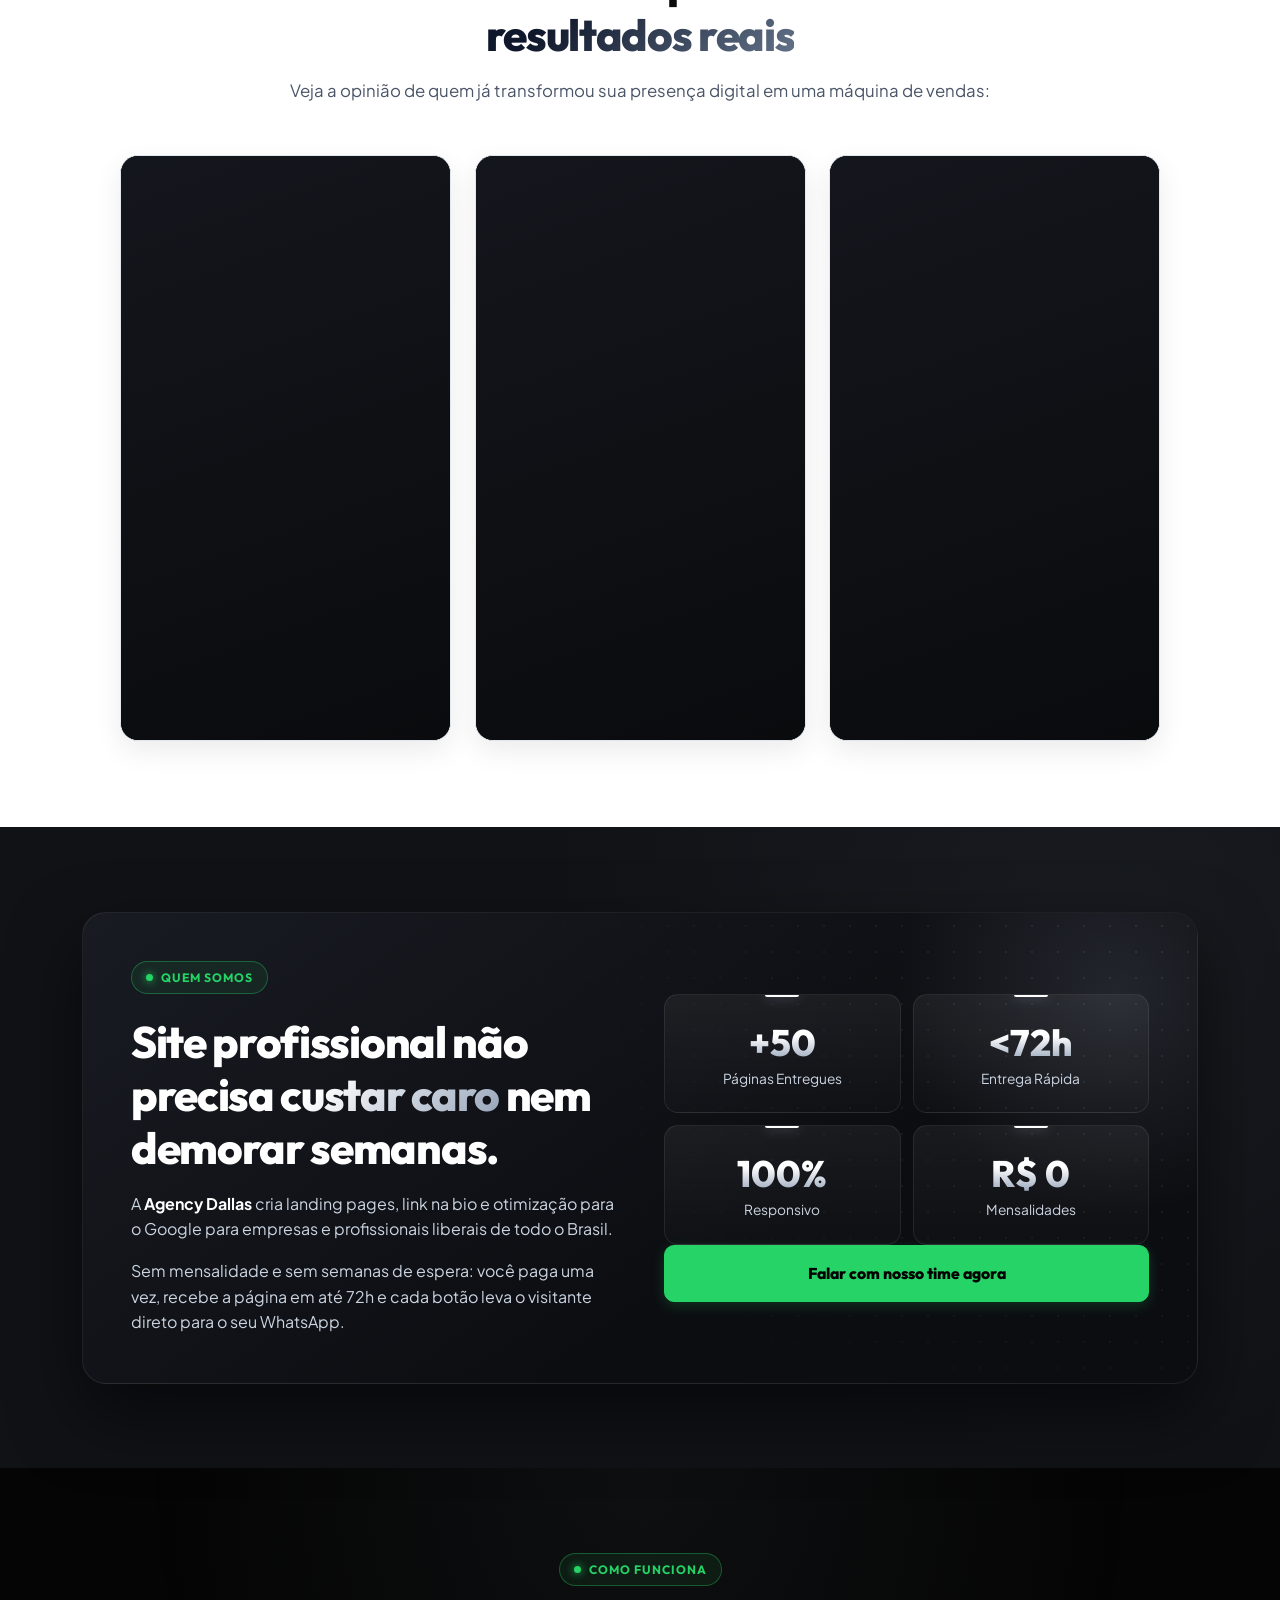
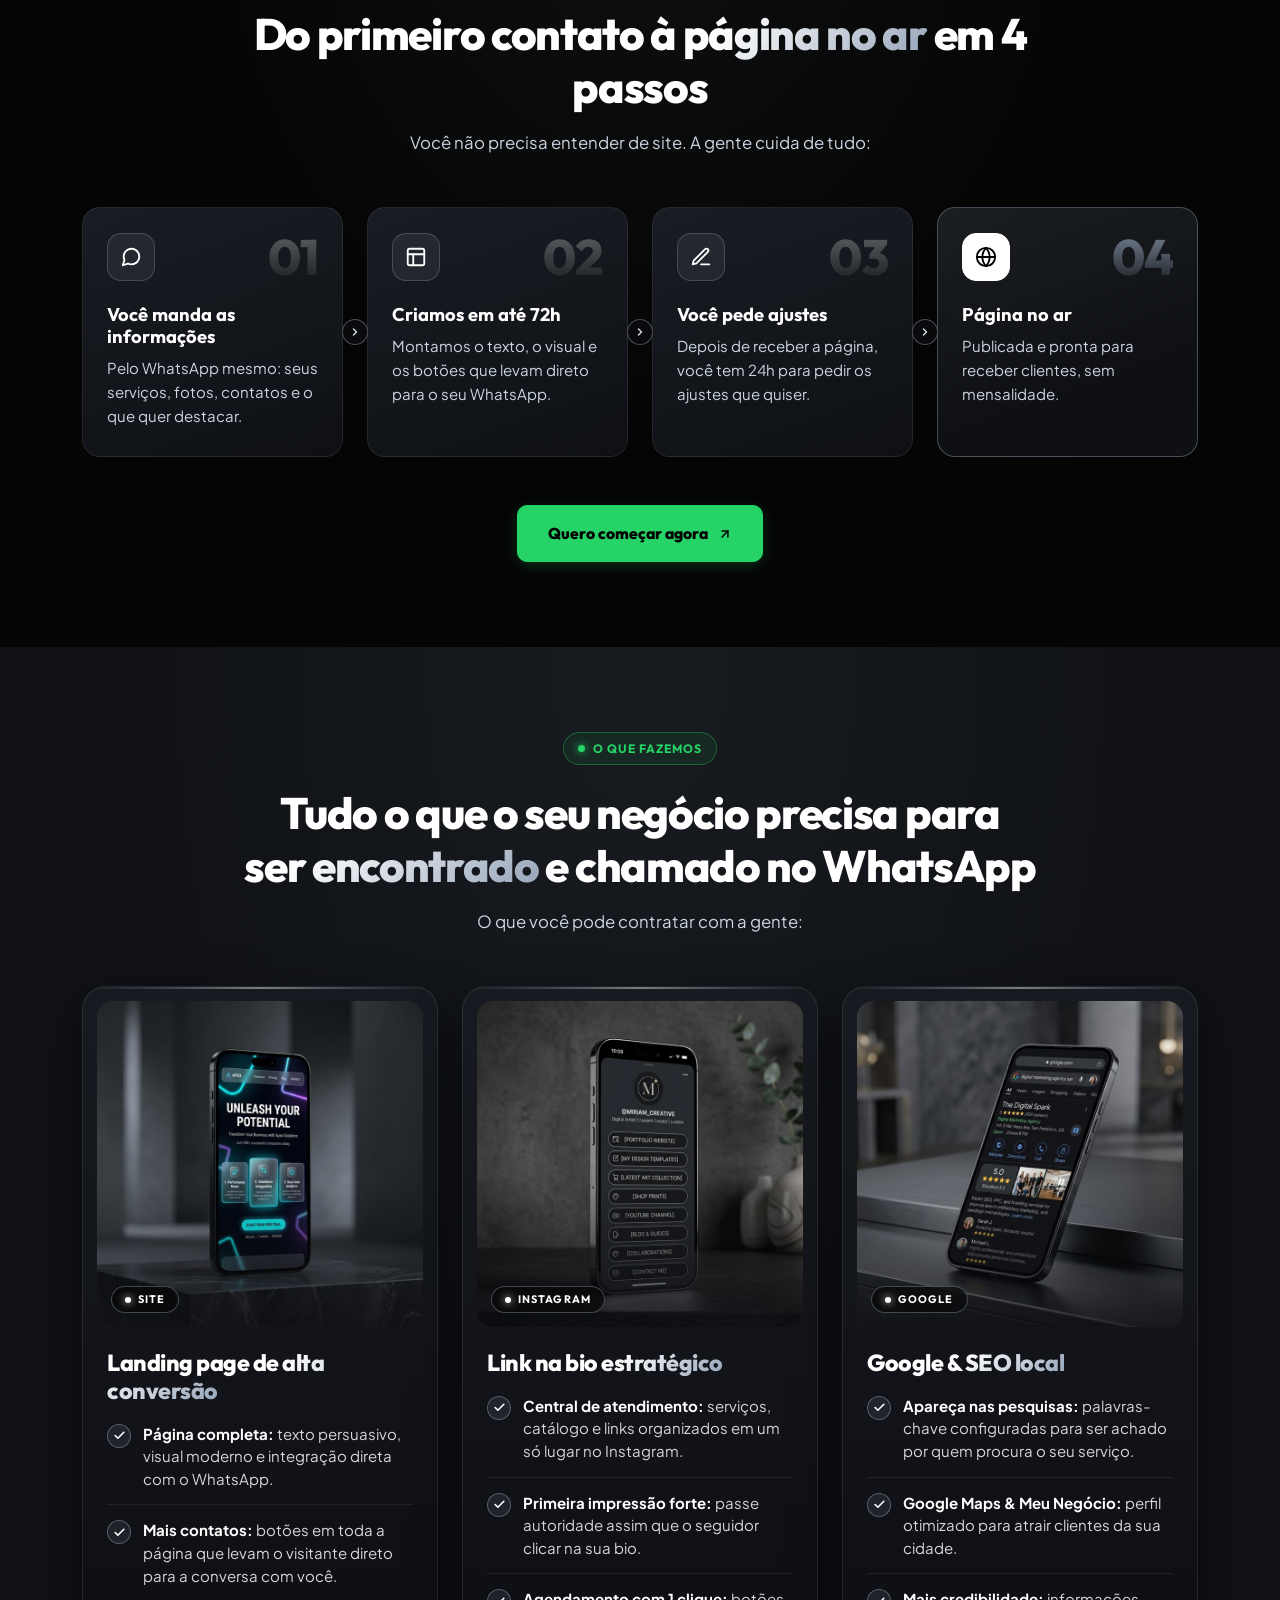
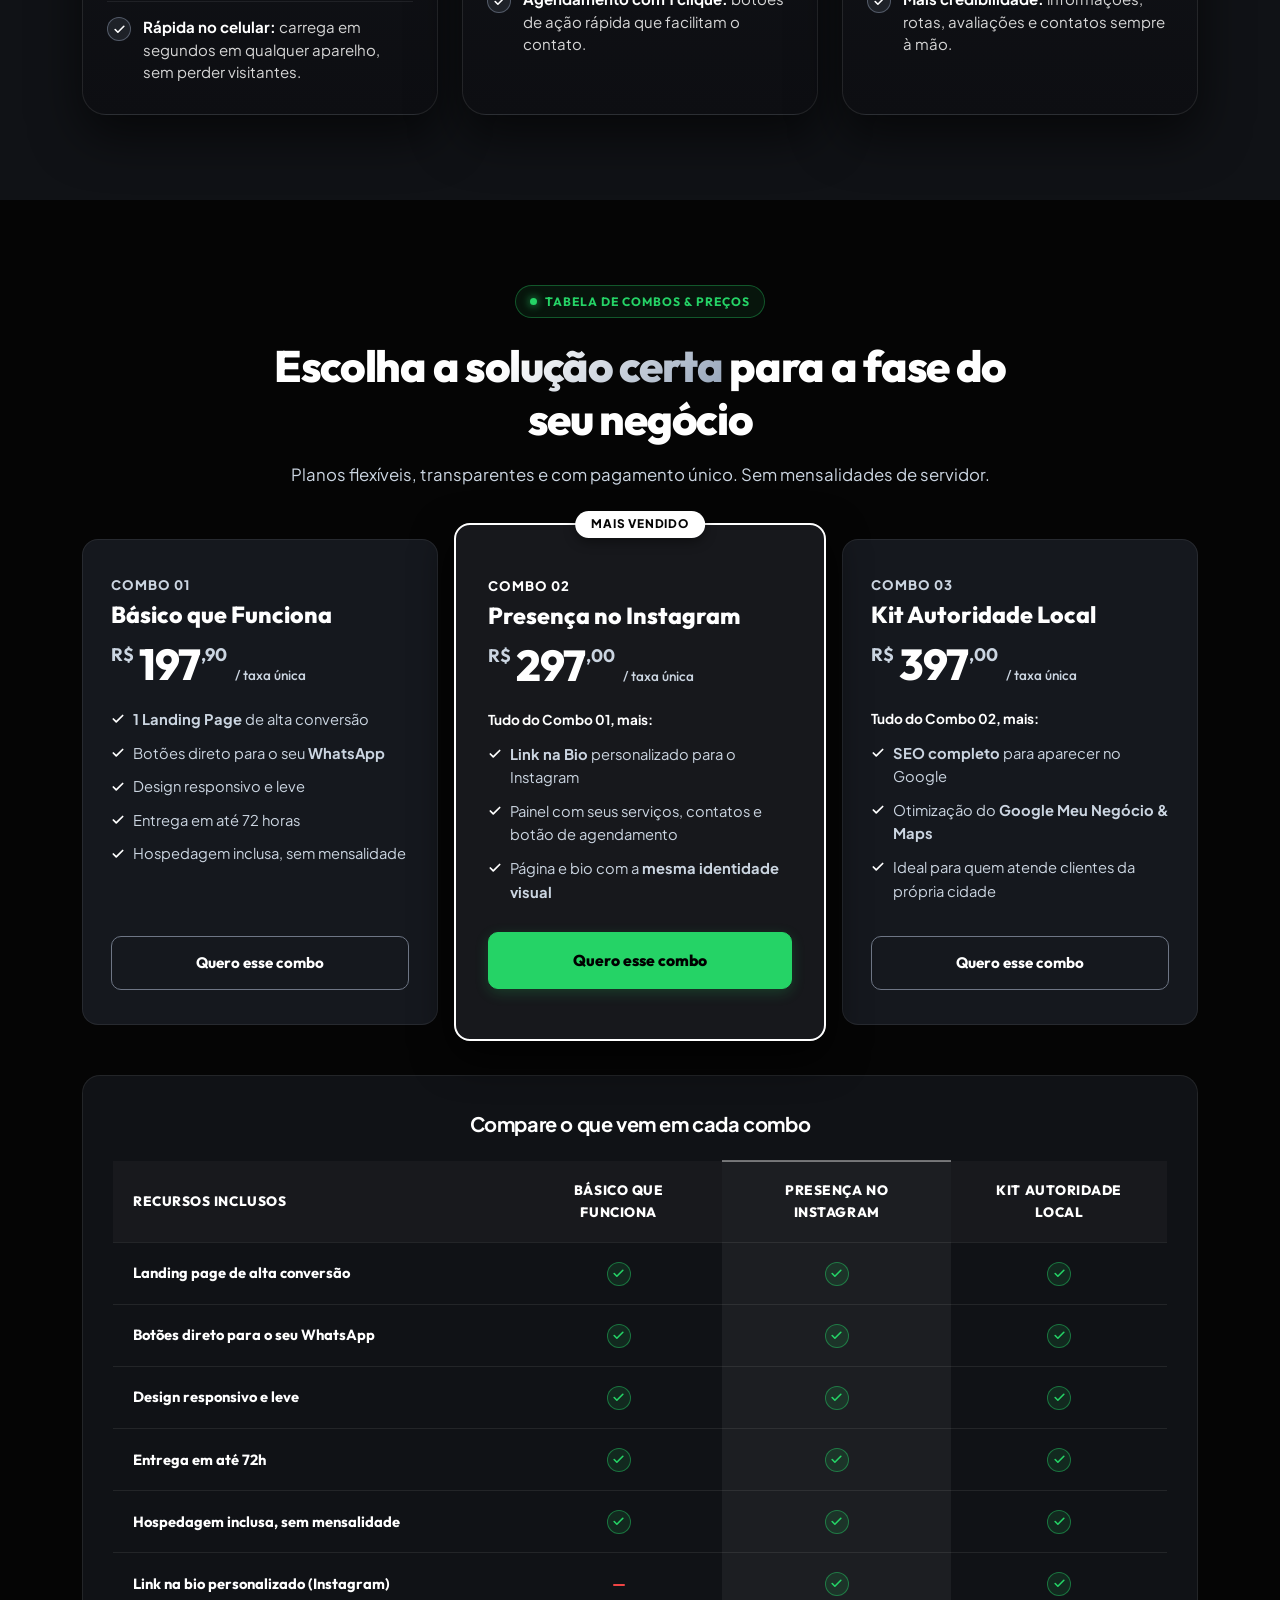
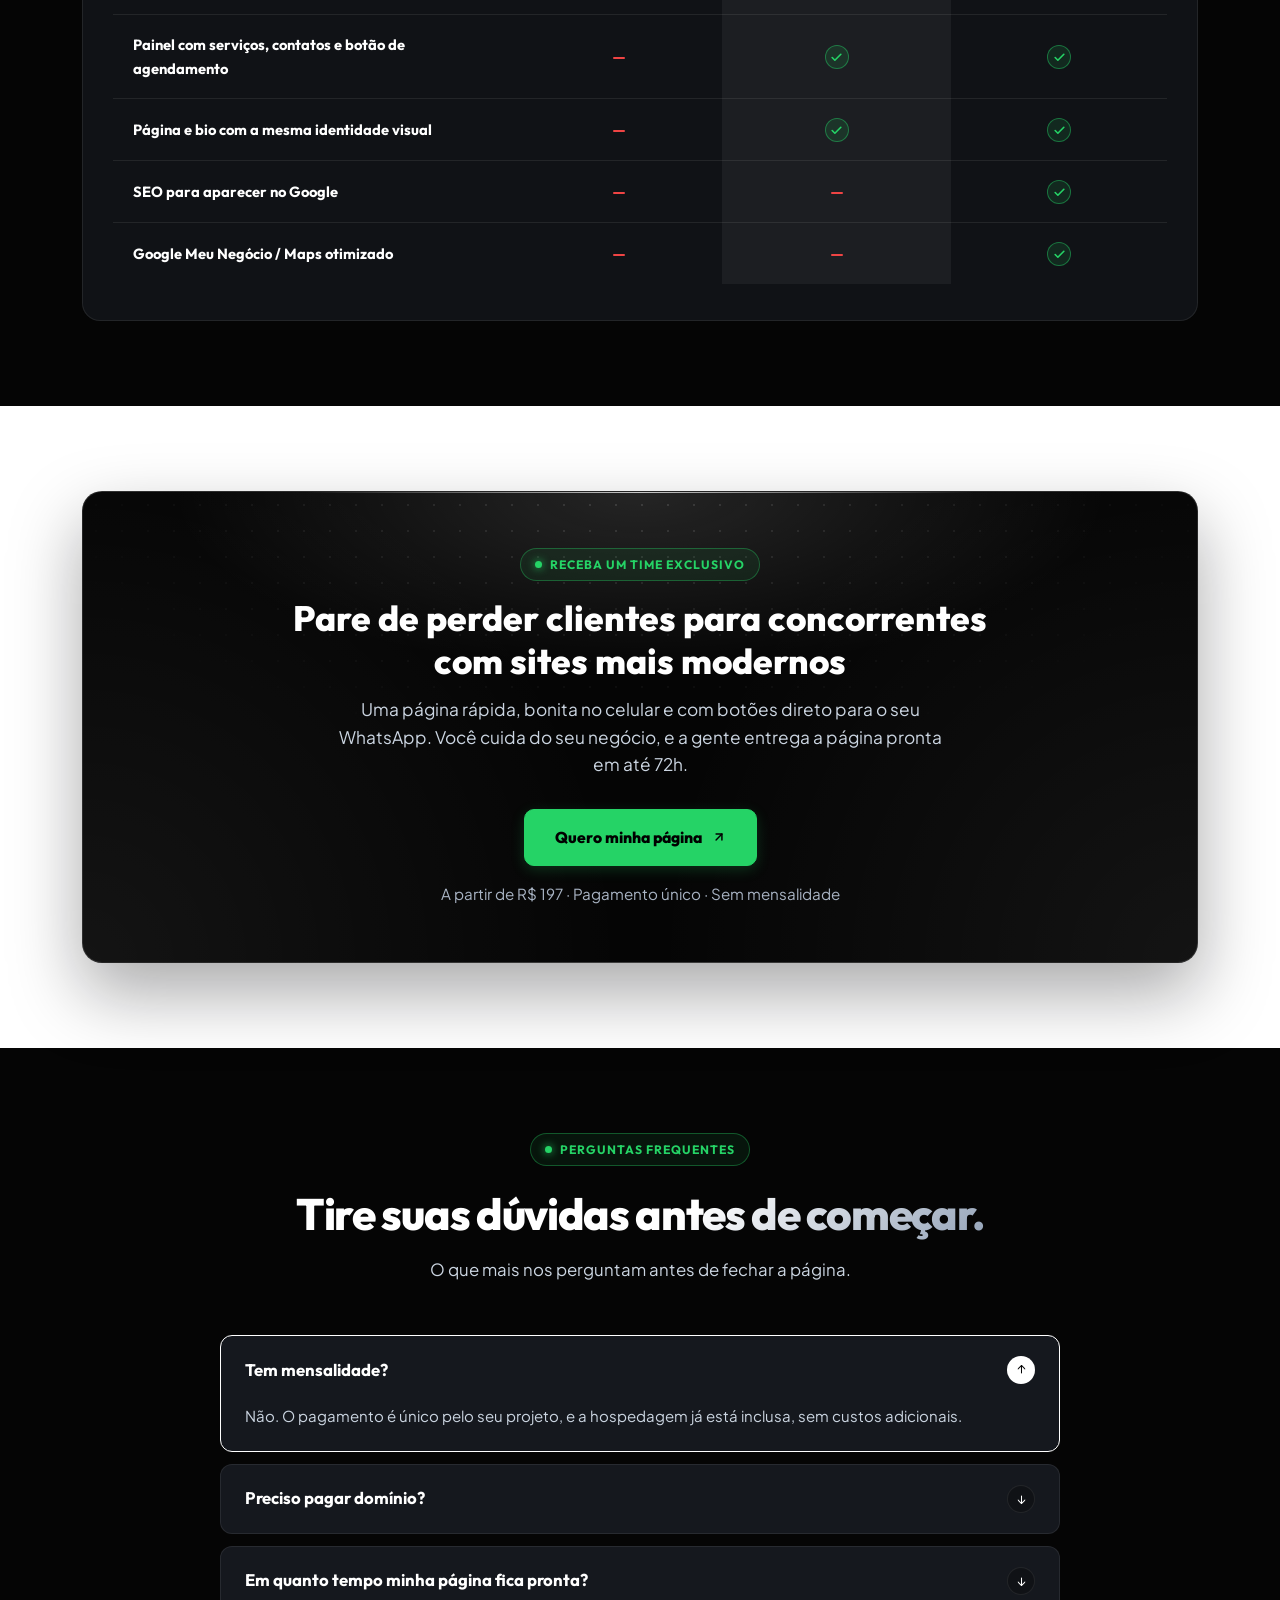
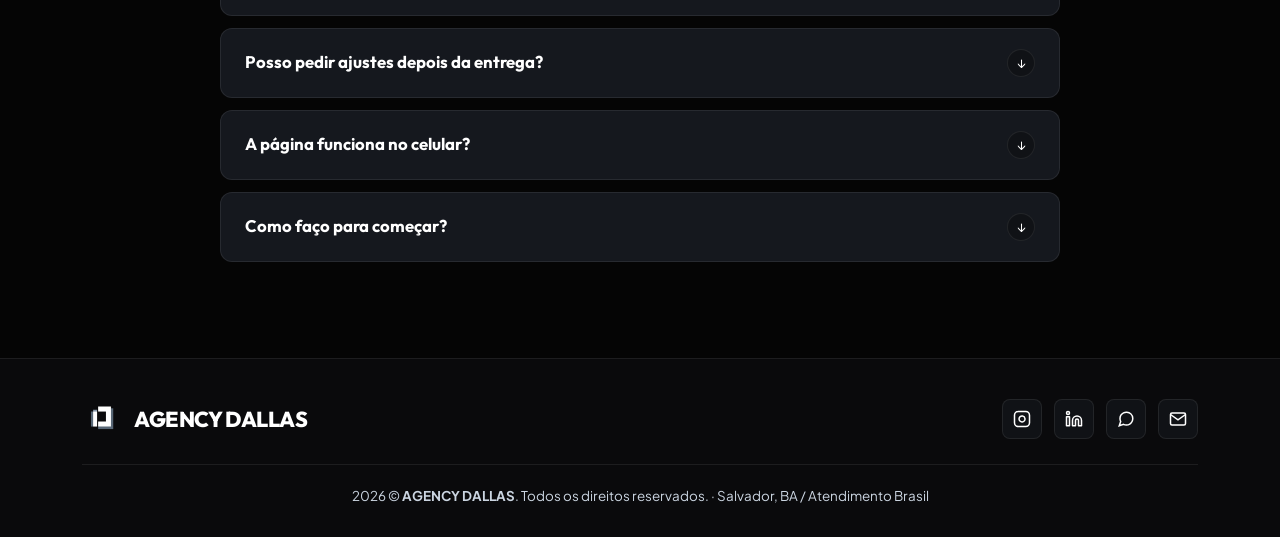
==== commit b3e8d1ea: "ajustar pente fino." ====
--- a/index.html
+++ b/index.html
@@ -33,6 +33,10 @@
 </head>
 
 <body data-variante="A">
+  <!-- Ícone de check: desenhado uma vez aqui e reaproveitado na página com <use> -->
+  <svg width="0" height="0" style="position: absolute;" aria-hidden="true">
+    <symbol id="ico-check" viewBox="0 0 24 24" fill="none" stroke="currentColor" stroke-width="3" stroke-linecap="round" stroke-linejoin="round"><polyline points="20 6 9 17 4 12"></polyline></symbol>
+  </svg>
 
   <!--  HERO SECTION + FORMULÁRIO DE QUALIFICAÇÃO -->
   <header class="lp-section-hero" id="topo">
@@ -63,15 +67,15 @@
 
           <ul class="lp-check-list">
             <li>
-              <span class="lp-check-icon">✓</span>
+              <span class="lp-check-icon"><svg class="lp-ico-check" aria-hidden="true"><use href="#ico-check"></use></svg></span>
               <span>Pagamento único, com hospedagem inclusa</span>
             </li>
             <li>
-              <span class="lp-check-icon">✓</span>
+              <span class="lp-check-icon"><svg class="lp-ico-check" aria-hidden="true"><use href="#ico-check"></use></svg></span>
               <span>Botões que levam o visitante direto para o seu WhatsApp</span>
             </li>
             <li>
-              <span class="lp-check-icon">✓</span>
+              <span class="lp-check-icon"><svg class="lp-ico-check" aria-hidden="true"><use href="#ico-check"></use></svg></span>
               <span>24h após a entrega para pedir os ajustes que quiser</span>
             </li>
           </ul>
@@ -159,12 +163,12 @@
   <section class="lp-marquee-container">
     <div class="lp-marquee-track-1">
       <div class="marquee-content">
-        +50 PROJETOS ENTREGUES &nbsp;•&nbsp; +100% RESPONSIVO &nbsp;•&nbsp; ENTREGA RÁPIDA EM ATÉ 72H &nbsp;•&nbsp; SEM MENSALIDADE DE SERVIDOR &nbsp;•&nbsp; ATENDIMENTO EM TODO O BRASIL &nbsp;•&nbsp; A PARTIR DE R$ 197 &nbsp;•&nbsp; +50 PROJETOS ENTREGUES &nbsp;•&nbsp; +100% RESPONSIVO &nbsp;•&nbsp; ENTREGA RÁPIDA EM ATÉ 72H &nbsp;•&nbsp; SEM MENSALIDADE DE SERVIDOR &nbsp;•&nbsp; ATENDIMENTO EM TODO O BRASIL &nbsp;•&nbsp;
+        +50 PROJETOS ENTREGUES &nbsp;•&nbsp; 100% RESPONSIVO &nbsp;•&nbsp; ENTREGA RÁPIDA EM ATÉ 72H &nbsp;•&nbsp; SEM MENSALIDADE DE SERVIDOR &nbsp;•&nbsp; ATENDIMENTO EM TODO O BRASIL &nbsp;•&nbsp; A PARTIR DE R$ 197 &nbsp;•&nbsp; +50 PROJETOS ENTREGUES &nbsp;•&nbsp; 100% RESPONSIVO &nbsp;•&nbsp; ENTREGA RÁPIDA EM ATÉ 72H &nbsp;•&nbsp; SEM MENSALIDADE DE SERVIDOR &nbsp;•&nbsp; ATENDIMENTO EM TODO O BRASIL &nbsp;•&nbsp;
       </div>
     </div>
     <div class="lp-marquee-track-2">
       <div class="marquee-content">
-        +50 PROJETOS ENTREGUES &nbsp;•&nbsp; +100% RESPONSIVO &nbsp;•&nbsp; ENTREGA RÁPIDA EM ATÉ 72H &nbsp;•&nbsp; SEM MENSALIDADE DE SERVIDOR &nbsp;•&nbsp; ATENDIMENTO EM TODO O BRASIL &nbsp;•&nbsp; A PARTIR DE R$ 197 &nbsp;•&nbsp; +50 PROJETOS ENTREGUES &nbsp;•&nbsp; +100% RESPONSIVO &nbsp;•&nbsp; ENTREGA RÁPIDA EM ATÉ 72H &nbsp;•&nbsp; SEM MENSALIDADE DE SERVIDOR &nbsp;•&nbsp; ATENDIMENTO EM TODO O BRASIL &nbsp;•&nbsp;
+        +50 PROJETOS ENTREGUES &nbsp;•&nbsp; 100% RESPONSIVO &nbsp;•&nbsp; ENTREGA RÁPIDA EM ATÉ 72H &nbsp;•&nbsp; SEM MENSALIDADE DE SERVIDOR &nbsp;•&nbsp; ATENDIMENTO EM TODO O BRASIL &nbsp;•&nbsp; A PARTIR DE R$ 197 &nbsp;•&nbsp; +50 PROJETOS ENTREGUES &nbsp;•&nbsp; 100% RESPONSIVO &nbsp;•&nbsp; ENTREGA RÁPIDA EM ATÉ 72H &nbsp;•&nbsp; SEM MENSALIDADE DE SERVIDOR &nbsp;•&nbsp; ATENDIMENTO EM TODO O BRASIL &nbsp;•&nbsp;
       </div>
     </div>
   </section>
@@ -181,12 +185,22 @@
           Veja páginas que entregamos para <span class="strong">diferentes nichos</span>
         </h2>
         <p class="lp-section-desc">
-          A imagem fala por si: veja cada página do topo ao fim. Passe o mouse (ou arraste, no celular) para rolar.
+          A imagem fala por si: veja cada página do topo ao fim. Passe o mouse para rolar a página; no celular, arraste para o lado para ver os projetos.
         </p>
       </div>
 
       <!-- GALERIA: páginas inteiras dos projetos (passe o mouse para rolar) -->
       <div class="lp-gallery-columns">
+        <a class="lp-gallery-item" href="https://psicologaevelynfernanda.netlify.app/" target="_blank" rel="noopener">
+          <div class="lp-gallery-window">
+            <img src="assets/galeria/evelyn-fernanda.webp" alt="Página completa da landing page da Dra. Evelyn Fernanda" loading="lazy">
+          </div>
+          <div class="lp-gallery-caption">
+            <span class="lp-gallery-niche">Saúde &amp; Psicologia</span>
+            <h3>Psicóloga • Dra. Evelyn Fernanda</h3>
+            <span class="lp-gallery-link">Ver site ao vivo ↗</span>
+          </div>
+        </a>
         <a class="lp-gallery-item" href="https://agencydallas.netlify.app/" target="_blank" rel="noopener">
           <div class="lp-gallery-window">
             <img src="assets/galeria/agency-dallas.webp" alt="Página completa do site oficial da Agency Dallas" loading="lazy">
@@ -197,16 +211,6 @@
             <span class="lp-gallery-link">Ver site ao vivo ↗</span>
           </div>
         </a>
-        <a class="lp-gallery-item" href="https://psicologaevelynfernanda.netlify.app/" target="_blank" rel="noopener">
-          <div class="lp-gallery-window">
-            <img src="assets/galeria/evelyn-fernanda.webp" alt="Página completa da landing page da Dra. Evelyn Fernanda" loading="lazy">
-          </div>
-          <div class="lp-gallery-caption">
-            <span class="lp-gallery-niche">Saúde &amp; Psicologia</span>
-            <h3>Psicóloga • Dra. Evelyn Fernanda</h3>
-            <span class="lp-gallery-link">Ver site ao vivo ↗</span>
-          </div>
-        </a>
         <a class="lp-gallery-item" href="https://advrafaelbaiao.netlify.app/" target="_blank" rel="noopener">
           <div class="lp-gallery-window">
             <img src="assets/galeria/rafael-baiao.webp" alt="Página completa da landing page do Dr. Rafael Baião" loading="lazy">
@@ -224,6 +228,17 @@
         <p>Páginas feitas para o celular, direto da bio do Instagram.</p>
       </div>
       <div class="lp-gallery-phones">
+        <a class="lp-gallery-phone" href="https://evelynfernandabio.netlify.app/" target="_blank" rel="noopener">
+          <div class="lp-gallery-phone-frame">
+            <div class="lp-gallery-window lp-gallery-window--phone">
+              <img src="assets/galeria/evelyn-fernanda-bio.webp" alt="Link na Bio da Dra. Evelyn Fernanda" loading="lazy">
+            </div>
+          </div>
+          <div class="lp-gallery-caption">
+            <h3>Link na Bio • Dra. Evelyn Fernanda</h3>
+            <span class="lp-gallery-link">Ver ao vivo ↗</span>
+          </div>
+        </a>
         <a class="lp-gallery-phone" href="https://agencydallasbio.netlify.app/" target="_blank" rel="noopener">
           <div class="lp-gallery-phone-frame">
             <div class="lp-gallery-window lp-gallery-window--phone">
@@ -232,17 +247,6 @@
           </div>
           <div class="lp-gallery-caption">
             <h3>Link na Bio • Agency Dallas</h3>
-            <span class="lp-gallery-link">Ver ao vivo ↗</span>
-          </div>
-        </a>
-        <a class="lp-gallery-phone" href="https://evelynfernandabio.netlify.app/" target="_blank" rel="noopener">
-          <div class="lp-gallery-phone-frame">
-            <div class="lp-gallery-window lp-gallery-window--phone">
-              <img src="assets/galeria/evelyn-fernanda-bio.webp" alt="Link na Bio da Dra. Evelyn Fernanda" loading="lazy">
-            </div>
-          </div>
-          <div class="lp-gallery-caption">
-            <h3>Link na Bio • Dra. Evelyn Fernanda</h3>
             <span class="lp-gallery-link">Ver ao vivo ↗</span>
           </div>
         </a>
@@ -322,7 +326,9 @@
             <p class="text-dallas-light mb-0">
               Sem mensalidade e sem semanas de espera: você paga uma vez, recebe a página em até 72h e cada botão leva o visitante direto para o seu WhatsApp.
             </p>
-
+          </div>
+
+          <div class="col-lg-6">
             <div class="lp-stats-grid">
               <div class="lp-stat-box">
                 <div class="lp-stat-number">+50</div>
@@ -341,22 +347,9 @@
                 <div class="lp-stat-label">Mensalidades</div>
               </div>
             </div>
-          </div>
-
-          <div class="col-lg-6 text-center">
-            <div class="p-4 bg-dallas-black border-dallas border rounded-4 text-start">
-              <div class="d-flex flex-wrap align-items-center gap-2 mb-3">
-                <span class="badge bg-light text-dark fw-bold px-3 py-2">ESTRUTURA DALLAS</span>
-                <span class="badge border text-light px-3 py-2">ATENDIMENTO BRASIL</span>
-              </div>
-              <h3 class="h4 text-white fw-bold mb-3">Tecnologia, Design & Vendas em Sintonia</h3>
-              <p class="text-dallas-light fs-6 mb-4">
-                Cada projeto é construído com código leve, otimização SEO e arquitetura mobile-first para garantir que seus visitantes se transformem em compradores reais.
-              </p>
-              <a href="#formulario-conversao" class="btn-dallas-primary w-100">
-                <span>Falar com nosso time agora</span>
-              </a>
-            </div>
+            <a href="#formulario-conversao" class="btn-dallas-primary w-100 mt-4">
+              <span>Falar com nosso time agora</span>
+            </a>
           </div>
         </div>
       </div>
@@ -381,22 +374,34 @@
 
       <div class="lp-steps-grid">
         <div class="lp-step-card">
-          <div class="lp-step-number">01</div>
+          <div class="lp-step-top">
+            <div class="lp-step-icon"><svg width="22" height="22" viewBox="0 0 24 24" fill="none" stroke="currentColor" stroke-width="2" stroke-linecap="round" stroke-linejoin="round" aria-hidden="true"><path d="M21 11.5a8.38 8.38 0 0 1-.9 3.8 8.5 8.5 0 0 1-7.6 4.7 8.38 8.38 0 0 1-3.8-.9L3 21l1.9-5.7a8.38 8.38 0 0 1-.9-3.8 8.5 8.5 0 0 1 4.7-7.6 8.38 8.38 0 0 1 3.8-.9h.5a8.48 8.48 0 0 1 8 8v.5z"></path></svg></div>
+            <div class="lp-step-number">01</div>
+          </div>
           <h3 class="lp-step-title">Você manda as informações</h3>
           <p class="lp-step-text">Pelo WhatsApp mesmo: seus serviços, fotos, contatos e o que quer destacar.</p>
         </div>
         <div class="lp-step-card">
-          <div class="lp-step-number">02</div>
+          <div class="lp-step-top">
+            <div class="lp-step-icon"><svg width="22" height="22" viewBox="0 0 24 24" fill="none" stroke="currentColor" stroke-width="2" stroke-linecap="round" stroke-linejoin="round" aria-hidden="true"><rect x="3" y="3" width="18" height="18" rx="2" ry="2"></rect><line x1="3" y1="9" x2="21" y2="9"></line><line x1="9" y1="21" x2="9" y2="9"></line></svg></div>
+            <div class="lp-step-number">02</div>
+          </div>
           <h3 class="lp-step-title">Criamos em até 72h</h3>
           <p class="lp-step-text">Montamos o texto, o visual e os botões que levam direto para o seu WhatsApp.</p>
         </div>
         <div class="lp-step-card">
-          <div class="lp-step-number">03</div>
+          <div class="lp-step-top">
+            <div class="lp-step-icon"><svg width="22" height="22" viewBox="0 0 24 24" fill="none" stroke="currentColor" stroke-width="2" stroke-linecap="round" stroke-linejoin="round" aria-hidden="true"><path d="M12 20h9"></path><path d="M16.5 3.5a2.121 2.121 0 0 1 3 3L7 19l-4 1 1-4L16.5 3.5z"></path></svg></div>
+            <div class="lp-step-number">03</div>
+          </div>
           <h3 class="lp-step-title">Você pede ajustes</h3>
           <p class="lp-step-text">Depois de receber a página, você tem 24h para pedir os ajustes que quiser.</p>
         </div>
-        <div class="lp-step-card">
-          <div class="lp-step-number">04</div>
+        <div class="lp-step-card lp-step-card--final">
+          <div class="lp-step-top">
+            <div class="lp-step-icon"><svg width="22" height="22" viewBox="0 0 24 24" fill="none" stroke="currentColor" stroke-width="2" stroke-linecap="round" stroke-linejoin="round" aria-hidden="true"><circle cx="12" cy="12" r="10"></circle><line x1="2" y1="12" x2="22" y2="12"></line><path d="M12 2a15.3 15.3 0 0 1 4 10 15.3 15.3 0 0 1-4 10 15.3 15.3 0 0 1-4-10 15.3 15.3 0 0 1 4-10z"></path></svg></div>
+            <div class="lp-step-number">04</div>
+          </div>
           <h3 class="lp-step-title">Página no ar</h3>
           <p class="lp-step-text">Publicada e pronta para receber clientes, sem mensalidade.</p>
         </div>
@@ -432,24 +437,25 @@
         <article class="lp-feature-card">
           <div class="lp-feature-visual">
             <img src="assets/foto-lp-720.jpg" alt="Landing page aberta no celular e no computador" class="lp-feature-img" width="720" height="720" loading="lazy" decoding="async">
+            <span class="lp-feature-tag">Site</span>
           </div>
           <div class="lp-feature-content">
             <h3 class="lp-feature-title">Landing page <span class="highlight-tag">de alta conversão</span></h3>
             <ul class="lp-feature-bullets">
               <li class="lp-feature-item">
-                <div class="lp-feature-check">✓</div>
+                <div class="lp-feature-check"><svg class="lp-ico-check" aria-hidden="true"><use href="#ico-check"></use></svg></div>
                 <div class="lp-feature-text">
                   <strong>Página completa:</strong> texto persuasivo, visual moderno e integração direta com o WhatsApp.
                 </div>
               </li>
               <li class="lp-feature-item">
-                <div class="lp-feature-check">✓</div>
+                <div class="lp-feature-check"><svg class="lp-ico-check" aria-hidden="true"><use href="#ico-check"></use></svg></div>
                 <div class="lp-feature-text">
                   <strong>Mais contatos:</strong> botões em toda a página que levam o visitante direto para a conversa com você.
                 </div>
               </li>
               <li class="lp-feature-item">
-                <div class="lp-feature-check">✓</div>
+                <div class="lp-feature-check"><svg class="lp-ico-check" aria-hidden="true"><use href="#ico-check"></use></svg></div>
                 <div class="lp-feature-text">
                   <strong>Rápida no celular:</strong> carrega em segundos em qualquer aparelho, sem perder visitantes.
                 </div>
@@ -462,24 +468,25 @@
         <article class="lp-feature-card">
           <div class="lp-feature-visual">
             <img src="assets/foto-bio-720.jpg" alt="Link na bio aberto no celular" class="lp-feature-img" width="720" height="720" loading="lazy" decoding="async">
+            <span class="lp-feature-tag">Instagram</span>
           </div>
           <div class="lp-feature-content">
             <h3 class="lp-feature-title">Link na bio <span class="highlight-tag">estratégico</span></h3>
             <ul class="lp-feature-bullets">
               <li class="lp-feature-item">
-                <div class="lp-feature-check">✓</div>
+                <div class="lp-feature-check"><svg class="lp-ico-check" aria-hidden="true"><use href="#ico-check"></use></svg></div>
                 <div class="lp-feature-text">
                   <strong>Central de atendimento:</strong> serviços, catálogo e links organizados em um só lugar no Instagram.
                 </div>
               </li>
               <li class="lp-feature-item">
-                <div class="lp-feature-check">✓</div>
+                <div class="lp-feature-check"><svg class="lp-ico-check" aria-hidden="true"><use href="#ico-check"></use></svg></div>
                 <div class="lp-feature-text">
                   <strong>Primeira impressão forte:</strong> passe autoridade assim que o seguidor clicar na sua bio.
                 </div>
               </li>
               <li class="lp-feature-item">
-                <div class="lp-feature-check">✓</div>
+                <div class="lp-feature-check"><svg class="lp-ico-check" aria-hidden="true"><use href="#ico-check"></use></svg></div>
                 <div class="lp-feature-text">
                   <strong>Agendamento com 1 clique:</strong> botões de ação rápida que facilitam o contato.
                 </div>
@@ -492,24 +499,25 @@
         <article class="lp-feature-card">
           <div class="lp-feature-visual">
             <img src="assets/foto-google-720.jpg" alt="Perfil de empresa otimizado no Google" class="lp-feature-img" width="720" height="720" loading="lazy" decoding="async">
+            <span class="lp-feature-tag">Google</span>
           </div>
           <div class="lp-feature-content">
             <h3 class="lp-feature-title">Google <span class="highlight-tag">& SEO local</span></h3>
             <ul class="lp-feature-bullets">
               <li class="lp-feature-item">
-                <div class="lp-feature-check">✓</div>
+                <div class="lp-feature-check"><svg class="lp-ico-check" aria-hidden="true"><use href="#ico-check"></use></svg></div>
                 <div class="lp-feature-text">
                   <strong>Apareça nas pesquisas:</strong> palavras-chave configuradas para ser achado por quem procura o seu serviço.
                 </div>
               </li>
               <li class="lp-feature-item">
-                <div class="lp-feature-check">✓</div>
+                <div class="lp-feature-check"><svg class="lp-ico-check" aria-hidden="true"><use href="#ico-check"></use></svg></div>
                 <div class="lp-feature-text">
                   <strong>Google Maps & Meu Negócio:</strong> perfil otimizado para atrair clientes da sua cidade.
                 </div>
               </li>
               <li class="lp-feature-item">
-                <div class="lp-feature-check">✓</div>
+                <div class="lp-feature-check"><svg class="lp-ico-check" aria-hidden="true"><use href="#ico-check"></use></svg></div>
                 <div class="lp-feature-text">
                   <strong>Mais credibilidade:</strong> informações, rotas, avaliações e contatos sempre à mão.
                 </div>
@@ -544,7 +552,7 @@
             <div>
               <div class="lp-combo-name">COMBO 01</div>
               <h3 class="lp-pricing-title">Básico que Funciona</h3>
-              <div class="lp-price-val">R$ 197,90 <span>/ taxa única</span></div>
+              <div class="lp-price-val"><span class="lp-price-currency">R$</span>197<span class="lp-price-cents">,90</span><span class="lp-price-period">/ taxa única</span></div>
 
               <ul class="lp-pricing-bullets">
                 <li><strong>1 Landing Page</strong> de alta conversão</li>
@@ -564,11 +572,11 @@
         <!-- COMBO 2 (FEATURED) -->
         <div class="col-lg-4">
           <div class="lp-pricing-card featured">
-            <span class="lp-featured-badge">⭐ MAIS VENDIDO</span>
+            <span class="lp-featured-badge">MAIS VENDIDO</span>
             <div>
               <div class="lp-combo-name text-white">COMBO 02</div>
               <h3 class="lp-pricing-title">Presença no Instagram</h3>
-              <div class="lp-price-val">R$ 297,00 <span>/ taxa única</span></div>
+              <div class="lp-price-val"><span class="lp-price-currency">R$</span>297<span class="lp-price-cents">,00</span><span class="lp-price-period">/ taxa única</span></div>
               <p class="lp-pricing-lead">Tudo do Combo 01, mais:</p>
 
               <ul class="lp-pricing-bullets">
@@ -579,7 +587,7 @@
             </div>
 
             <a href="#formulario-conversao" class="btn-dallas-primary btn-full-width" data-combo-select="Combo 2: Presença no Instagram (LP + Link na Bio)">
-              <span>Quero esse combo 🚀</span>
+              <span>Quero esse combo</span>
             </a>
           </div>
         </div>
@@ -590,7 +598,7 @@
             <div>
               <div class="lp-combo-name">COMBO 03</div>
               <h3 class="lp-pricing-title">Kit Autoridade Local</h3>
-              <div class="lp-price-val">R$ 397,00 <span>/ taxa única</span></div>
+              <div class="lp-price-val"><span class="lp-price-currency">R$</span>397<span class="lp-price-cents">,00</span><span class="lp-price-period">/ taxa única</span></div>
               <p class="lp-pricing-lead">Tudo do Combo 02, mais:</p>
 
               <ul class="lp-pricing-bullets">
@@ -615,70 +623,70 @@
             <tr>
               <th>Recursos inclusos</th>
               <th>Básico que Funciona</th>
-              <th class="col-highlight">Presença no Instagram ⭐</th>
+              <th class="col-highlight">Presença no Instagram</th>
               <th>Kit Autoridade Local</th>
             </tr>
           </thead>
           <tbody>
             <tr>
               <td>Landing page de alta conversão</td>
-              <td><span class="lp-check-mark">✓</span></td>
-              <td class="col-highlight"><span class="lp-check-mark">✓</span></td>
-              <td><span class="lp-check-mark">✓</span></td>
+              <td><span class="lp-check-mark" role="img" aria-label="Incluso"><svg class="lp-ico-check" aria-hidden="true"><use href="#ico-check"></use></svg></span></td>
+              <td class="col-highlight"><span class="lp-check-mark" role="img" aria-label="Incluso"><svg class="lp-ico-check" aria-hidden="true"><use href="#ico-check"></use></svg></span></td>
+              <td><span class="lp-check-mark" role="img" aria-label="Incluso"><svg class="lp-ico-check" aria-hidden="true"><use href="#ico-check"></use></svg></span></td>
             </tr>
             <tr>
               <td>Botões direto para o seu WhatsApp</td>
-              <td><span class="lp-check-mark">✓</span></td>
-              <td class="col-highlight"><span class="lp-check-mark">✓</span></td>
-              <td><span class="lp-check-mark">✓</span></td>
+              <td><span class="lp-check-mark" role="img" aria-label="Incluso"><svg class="lp-ico-check" aria-hidden="true"><use href="#ico-check"></use></svg></span></td>
+              <td class="col-highlight"><span class="lp-check-mark" role="img" aria-label="Incluso"><svg class="lp-ico-check" aria-hidden="true"><use href="#ico-check"></use></svg></span></td>
+              <td><span class="lp-check-mark" role="img" aria-label="Incluso"><svg class="lp-ico-check" aria-hidden="true"><use href="#ico-check"></use></svg></span></td>
             </tr>
             <tr>
               <td>Design responsivo e leve</td>
-              <td><span class="lp-check-mark">✓</span></td>
-              <td class="col-highlight"><span class="lp-check-mark">✓</span></td>
-              <td><span class="lp-check-mark">✓</span></td>
+              <td><span class="lp-check-mark" role="img" aria-label="Incluso"><svg class="lp-ico-check" aria-hidden="true"><use href="#ico-check"></use></svg></span></td>
+              <td class="col-highlight"><span class="lp-check-mark" role="img" aria-label="Incluso"><svg class="lp-ico-check" aria-hidden="true"><use href="#ico-check"></use></svg></span></td>
+              <td><span class="lp-check-mark" role="img" aria-label="Incluso"><svg class="lp-ico-check" aria-hidden="true"><use href="#ico-check"></use></svg></span></td>
             </tr>
             <tr>
               <td>Entrega em até 72h</td>
-              <td><span class="lp-check-mark">✓</span></td>
-              <td class="col-highlight"><span class="lp-check-mark">✓</span></td>
-              <td><span class="lp-check-mark">✓</span></td>
+              <td><span class="lp-check-mark" role="img" aria-label="Incluso"><svg class="lp-ico-check" aria-hidden="true"><use href="#ico-check"></use></svg></span></td>
+              <td class="col-highlight"><span class="lp-check-mark" role="img" aria-label="Incluso"><svg class="lp-ico-check" aria-hidden="true"><use href="#ico-check"></use></svg></span></td>
+              <td><span class="lp-check-mark" role="img" aria-label="Incluso"><svg class="lp-ico-check" aria-hidden="true"><use href="#ico-check"></use></svg></span></td>
             </tr>
             <tr>
               <td>Hospedagem inclusa, sem mensalidade</td>
-              <td><span class="lp-check-mark">✓</span></td>
-              <td class="col-highlight"><span class="lp-check-mark">✓</span></td>
-              <td><span class="lp-check-mark">✓</span></td>
+              <td><span class="lp-check-mark" role="img" aria-label="Incluso"><svg class="lp-ico-check" aria-hidden="true"><use href="#ico-check"></use></svg></span></td>
+              <td class="col-highlight"><span class="lp-check-mark" role="img" aria-label="Incluso"><svg class="lp-ico-check" aria-hidden="true"><use href="#ico-check"></use></svg></span></td>
+              <td><span class="lp-check-mark" role="img" aria-label="Incluso"><svg class="lp-ico-check" aria-hidden="true"><use href="#ico-check"></use></svg></span></td>
             </tr>
             <tr>
               <td>Link na bio personalizado (Instagram)</td>
-              <td><span class="lp-cross-mark">✕</span></td>
-              <td class="col-highlight"><span class="lp-check-mark">✓</span></td>
-              <td><span class="lp-check-mark">✓</span></td>
+              <td><span class="lp-cross-mark" role="img" aria-label="Não incluso"></span></td>
+              <td class="col-highlight"><span class="lp-check-mark" role="img" aria-label="Incluso"><svg class="lp-ico-check" aria-hidden="true"><use href="#ico-check"></use></svg></span></td>
+              <td><span class="lp-check-mark" role="img" aria-label="Incluso"><svg class="lp-ico-check" aria-hidden="true"><use href="#ico-check"></use></svg></span></td>
             </tr>
             <tr>
               <td>Painel com serviços, contatos e botão de agendamento</td>
-              <td><span class="lp-cross-mark">✕</span></td>
-              <td class="col-highlight"><span class="lp-check-mark">✓</span></td>
-              <td><span class="lp-check-mark">✓</span></td>
+              <td><span class="lp-cross-mark" role="img" aria-label="Não incluso"></span></td>
+              <td class="col-highlight"><span class="lp-check-mark" role="img" aria-label="Incluso"><svg class="lp-ico-check" aria-hidden="true"><use href="#ico-check"></use></svg></span></td>
+              <td><span class="lp-check-mark" role="img" aria-label="Incluso"><svg class="lp-ico-check" aria-hidden="true"><use href="#ico-check"></use></svg></span></td>
             </tr>
             <tr>
               <td>Página e bio com a mesma identidade visual</td>
-              <td><span class="lp-cross-mark">✕</span></td>
-              <td class="col-highlight"><span class="lp-check-mark">✓</span></td>
-              <td><span class="lp-check-mark">✓</span></td>
+              <td><span class="lp-cross-mark" role="img" aria-label="Não incluso"></span></td>
+              <td class="col-highlight"><span class="lp-check-mark" role="img" aria-label="Incluso"><svg class="lp-ico-check" aria-hidden="true"><use href="#ico-check"></use></svg></span></td>
+              <td><span class="lp-check-mark" role="img" aria-label="Incluso"><svg class="lp-ico-check" aria-hidden="true"><use href="#ico-check"></use></svg></span></td>
             </tr>
             <tr>
               <td>SEO para aparecer no Google</td>
-              <td><span class="lp-cross-mark">✕</span></td>
-              <td class="col-highlight"><span class="lp-cross-mark">✕</span></td>
-              <td><span class="lp-check-mark">✓</span></td>
+              <td><span class="lp-cross-mark" role="img" aria-label="Não incluso"></span></td>
+              <td class="col-highlight"><span class="lp-cross-mark" role="img" aria-label="Não incluso"></span></td>
+              <td><span class="lp-check-mark" role="img" aria-label="Incluso"><svg class="lp-ico-check" aria-hidden="true"><use href="#ico-check"></use></svg></span></td>
             </tr>
             <tr>
               <td>Google Meu Negócio / Maps otimizado</td>
-              <td><span class="lp-cross-mark">✕</span></td>
-              <td class="col-highlight"><span class="lp-cross-mark">✕</span></td>
-              <td><span class="lp-check-mark">✓</span></td>
+              <td><span class="lp-cross-mark" role="img" aria-label="Não incluso"></span></td>
+              <td class="col-highlight"><span class="lp-cross-mark" role="img" aria-label="Não incluso"></span></td>
+              <td><span class="lp-check-mark" role="img" aria-label="Incluso"><svg class="lp-ico-check" aria-hidden="true"><use href="#ico-check"></use></svg></span></td>
             </tr>
           </tbody>
         </table>
@@ -706,7 +714,7 @@
             <span>Quero minha página</span>
             <svg width="14" height="14" viewBox="0 0 24 24" fill="none" stroke="currentColor" stroke-width="2.5" stroke-linecap="round" stroke-linejoin="round"><line x1="7" y1="17" x2="17" y2="7"></line><polyline points="7 7 17 7 17 17"></polyline></svg>
           </a>
-          <div class="text-dark fs-6">
+          <div class="lp-cta-note">
             A partir de R$ 197 · Pagamento único · Sem mensalidade
           </div>
         </div>
@@ -838,7 +846,7 @@
       </div>
 
       <div class="lp-footer-copy">
-        2026 © <strong>AGENCY DALLAS</strong>. Todos os direitos reservados. · Salvador, BA / Atendimento Brasil 📍
+        2026 © <strong>AGENCY DALLAS</strong>. Todos os direitos reservados. · Salvador, BA / Atendimento Brasil
       </div>
     </div>
   </footer>
--- a/css/style.css
+++ b/css/style.css
@@ -243,6 +243,53 @@
   box-shadow: 0 4px 14px rgba(242, 242, 242, 0.2);
 }
 
+/* BARRA FIXA DO TOPO: só no desktop. O JS liga .lp-is-stuck quando o hero sai da tela. */
+.lp-topbar {
+  display: none;
+}
+
+@media (min-width: 992px) {
+  .lp-topbar {
+    display: block;
+    position: fixed;
+    top: 0;
+    left: 0;
+    right: 0;
+    z-index: 998;
+    background: rgba(5, 5, 5, 0.82);
+    -webkit-backdrop-filter: blur(12px);
+    backdrop-filter: blur(12px);
+    border-bottom: 1px solid var(--color-card-border);
+    transform: translateY(-100%);
+    visibility: hidden;
+    transition: transform var(--transition-smooth), visibility 0s linear 0.35s;
+  }
+
+  .lp-topbar.lp-is-stuck {
+    transform: none;
+    visibility: visible;
+    transition: transform var(--transition-smooth), visibility 0s;
+  }
+
+  .lp-topbar-inner {
+    display: flex;
+    align-items: center;
+    justify-content: space-between;
+    height: 56px;
+  }
+
+  .lp-topbar .lp-logo-brand {
+    gap: 10px;
+    font-size: 1.05rem;
+  }
+
+  .lp-topbar .btn-dallas-primary {
+    padding: 9px 18px;
+    font-size: 0.86rem;
+    border-radius: 8px;
+  }
+}
+
 /* Section Eyebrow / Badges */
 .lp-eyebrow {
   display: inline-flex;
@@ -287,17 +334,6 @@
   position: relative;
   display: inline-block;
   text-decoration: none;
-}
-
-.lp-title-main .highlight::after {
-  content: '';
-  position: absolute;
-  bottom: 2px;
-  left: 0;
-  width: 100%;
-  height: 3px;
-  background: linear-gradient(90deg, #94A3B8 0%, rgba(148, 163, 184, 0.2) 100%);
-  border-radius: 2px;
 }
 
 .lp-subtitle {
@@ -336,6 +372,14 @@
   justify-content: center;
   flex-shrink: 0;
   font-size: 0.85rem;
+}
+
+/* Check em SVG (símbolo #ico-check no topo do HTML): fica igual em qualquer aparelho */
+.lp-ico-check {
+  display: block;
+  width: 13px;
+  height: 13px;
+  flex-shrink: 0;
 }
 
 /* Buttons */
@@ -422,11 +466,201 @@
 }
 
 .lp-form-title {
-  display: none;
+  font-family: var(--font-display);
+  font-size: 1.4rem;
+  font-weight: 800;
+  line-height: 1.25;
+  letter-spacing: -0.02em;
+  color: var(--color-white);
+  margin-bottom: 10px;
 }
 
 .lp-form-subtitle {
-  display: none;
+  font-size: 0.95rem;
+  line-height: 1.6;
+  color: #94A3B8;
+  margin-bottom: 22px;
+}
+
+/* Passos numerados do card do hero (reaproveita o visual do .lp-check-list) */
+.lp-form-steps li {
+  align-items: flex-start;
+  font-weight: 500;
+  font-size: 0.96rem;
+  line-height: 1.45;
+}
+.lp-form-steps .lp-check-icon {
+  font-family: var(--font-display);
+  font-weight: 800;
+}
+
+/* MOCKUP DO HERO (lp.html): janela de navegador com uma landing page e, na frente,
+   um celular com um link na bio. Passar o mouse rola as duas páginas, como na galeria. */
+.lp-hero-mockup {
+  position: relative;
+  display: block;
+  max-width: 520px;
+  margin: 0 auto;
+  padding-bottom: 56px;
+  text-decoration: none;
+  color: inherit;
+}
+
+.lp-hero-browser {
+  width: 86%;
+  border-radius: 14px;
+  overflow: hidden;
+  background: #0b0b0b;
+  border: 1px solid rgba(255, 255, 255, 0.16);
+  box-shadow: 0 30px 60px rgba(0, 0, 0, 0.65);
+  transition: border-color 0.4s ease, transform 0.4s cubic-bezier(0.16, 1, 0.3, 1);
+}
+
+/* Etiqueta que identifica cada tela do mockup: "Landing page" (navegador) e "Link na bio" (celular) */
+.lp-hero-label {
+  padding: 5px 11px;
+  background: var(--color-white);
+  color: var(--color-black);
+  border-radius: 50px;
+  font-family: var(--font-display);
+  font-size: 0.64rem;
+  font-weight: 800;
+  letter-spacing: 0.1em;
+  line-height: 1;
+  text-transform: uppercase;
+  white-space: nowrap;
+}
+
+.lp-hero-browser-bar .lp-hero-label {
+  margin-left: 6px;
+}
+
+.lp-hero-phone .lp-hero-label {
+  position: absolute;
+  top: -11px;
+  left: 50%;
+  transform: translateX(-50%);
+  z-index: 1;
+  box-shadow: 0 6px 16px rgba(0, 0, 0, 0.6);
+}
+
+.lp-hero-browser-bar {
+  display: flex;
+  align-items: center;
+  gap: 6px;
+  padding: 8px 12px;
+  background: var(--color-card);
+  border-bottom: 1px solid var(--color-card-border);
+}
+
+.lp-hero-browser-bar span {
+  width: 8px;
+  height: 8px;
+  border-radius: 50%;
+  background: rgba(255, 255, 255, 0.22);
+}
+
+.lp-hero-screen {
+  position: relative;
+  overflow: hidden;
+  background: var(--color-dark);
+}
+
+.lp-hero-browser .lp-hero-screen {
+  aspect-ratio: 10 / 9;
+}
+
+.lp-hero-phone {
+  position: absolute;
+  right: 0;
+  bottom: 0;
+  width: 38%;
+  padding: 6px;
+  border-radius: 28px;
+  background: #0b0b0b;
+  border: 1px solid rgba(255, 255, 255, 0.22);
+  box-shadow: 0 24px 50px rgba(0, 0, 0, 0.75);
+  transition: border-color 0.4s ease, transform 0.4s cubic-bezier(0.16, 1, 0.3, 1);
+}
+
+.lp-hero-phone .lp-hero-screen {
+  aspect-ratio: 9 / 19.5;
+  border-radius: 22px;
+}
+
+/* Os projetos ficam empilhados na mesma tela; o JS (vitrine do hero) alterna o .lp-is-active */
+.lp-hero-screen img {
+  position: absolute;
+  inset: 0;
+  display: block;
+  width: 100%;
+  height: 100%;
+  object-fit: cover;
+  object-position: top center;
+  opacity: 0;
+  transition: opacity 0.6s ease, object-position 1.2s cubic-bezier(0.16, 1, 0.3, 1);
+}
+
+.lp-hero-screen img.lp-is-active {
+  opacity: 1;
+}
+
+.lp-hero-mockup:hover .lp-hero-screen img {
+  object-position: bottom center;
+  transition: opacity 0.6s ease, object-position 9s linear;
+}
+
+.lp-hero-mockup:hover .lp-hero-browser,
+.lp-hero-mockup:hover .lp-hero-phone {
+  border-color: rgba(255, 255, 255, 0.4);
+}
+
+.lp-hero-mockup:hover .lp-hero-phone {
+  transform: translateY(-6px);
+}
+
+.lp-hero-mockup-tag {
+  position: absolute;
+  left: 0;
+  bottom: 12px;
+  display: inline-flex;
+  align-items: center;
+  gap: 7px;
+  padding: 7px 13px;
+  background: rgba(5, 5, 5, 0.6);
+  border: 1px solid rgba(148, 163, 184, 0.4);
+  border-radius: 50px;
+  font-family: var(--font-display);
+  font-size: 0.68rem;
+  font-weight: 700;
+  letter-spacing: 0.1em;
+  line-height: 1;
+  text-transform: uppercase;
+  white-space: nowrap;
+  color: var(--color-white);
+}
+
+.lp-hero-mockup-tag::before {
+  content: '';
+  width: 6px;
+  height: 6px;
+  border-radius: 50%;
+  background-color: #FFFFFF;
+  box-shadow: 0 0 8px #FFFFFF;
+}
+
+@media (max-width: 575px) {
+  .lp-hero-mockup-tag {
+    font-size: 0.58rem;
+    letter-spacing: 0.06em;
+    padding: 6px 10px;
+  }
+}
+
+@media (prefers-reduced-motion: reduce) {
+  .lp-hero-mockup:hover .lp-hero-screen img {
+    object-position: top center;
+  }
 }
 
 .lp-field-group {
@@ -538,7 +772,7 @@
   padding: 40px 0;
   overflow: hidden;
   margin: 0;
-  background: linear-gradient(to bottom, var(--color-black) 50%, #FFFFFF 50%);
+  background: var(--color-black);
   z-index: 10;
 }
 
@@ -609,17 +843,6 @@
   text-decoration: none;
 }
 
-.lp-section-title span.strong::after {
-  content: '';
-  position: absolute;
-  bottom: 1px;
-  left: 0;
-  width: 100%;
-  height: 3px;
-  background: linear-gradient(90deg, #94A3B8 0%, rgba(148, 163, 184, 0.2) 100%);
-  border-radius: 2px;
-}
-
 .lp-section-desc {
   font-size: 1.05rem;
   color: var(--color-light-gray);
@@ -657,17 +880,6 @@
   position: relative;
   display: inline-block;
   text-decoration: none;
-}
-
-#depoimentos .lp-section-title span.strong::after {
-  content: '';
-  position: absolute;
-  bottom: 1px;
-  left: 0;
-  width: 100%;
-  height: 3px;
-  background: linear-gradient(90deg, #64748B 0%, rgba(100, 116, 139, 0.2) 100%);
-  border-radius: 2px;
 }
 
 #depoimentos .lp-section-desc {
@@ -863,28 +1075,60 @@
   transition: object-position 5s linear;
 }
 
+/* Cópias dos projetos criadas pelo JS para a vitrine girar em loop: só aparecem no carrossel */
+.lp-gallery-clone {
+  display: none;
+}
+
+/* Celular/tablet: vitrine horizontal que avança sozinha (JS), com o projeto da vez
+   no centro e os vizinhos aparecendo cortados nas bordas. Arrastar para o lado troca
+   de projeto e a rolagem vertical continua sendo a da página. */
 @media (max-width: 991px) {
-  .lp-gallery-columns {
-    grid-template-columns: 1fr;
-    max-width: 520px;
+  .lp-gallery-clone {
+    display: flex;
+  }
+
+  .lp-gallery-columns,
+  .lp-gallery-phones {
+    display: flex;
+    flex-wrap: nowrap;
+    justify-content: flex-start;
+    gap: 16px;
+    max-width: none;
+    margin: 0 -12px;
+    padding: 8px 12px 6px;
+    overflow-x: auto;
+    scroll-snap-type: x mandatory;
+    -webkit-overflow-scrolling: touch;
+    scrollbar-width: none;
+  }
+
+  .lp-gallery-columns::-webkit-scrollbar,
+  .lp-gallery-phones::-webkit-scrollbar {
+    display: none;
+  }
+
+  .lp-gallery-item {
+    flex: 0 0 78%;
+    max-width: 420px;
+    scroll-snap-align: center;
+  }
+
+  .lp-gallery-phone {
+    flex: 0 0 240px;
+    scroll-snap-align: center;
   }
 
   .lp-gallery-window {
     height: 480px;
   }
-}
-
-/* Celular/tablet (sem mouse): a pessoa rola a página dentro da janela com o dedo */
-@media (hover: none) {
-  .lp-gallery-window {
-    overflow-y: auto;
-    -webkit-overflow-scrolling: touch;
-    overscroll-behavior: contain;
-  }
-
-  .lp-gallery-window img {
+
+  .lp-gallery-window--phone {
     height: auto;
-    object-fit: initial;
+  }
+
+  .lp-gallery-phones-header {
+    margin-top: 48px;
   }
 }
 
@@ -896,74 +1140,259 @@
 }
 
 /* ABOUT / WHO WE ARE SECTION */
+#sobre {
+  background-image: radial-gradient(circle at 85% 15%, rgba(148, 163, 184, 0.06) 0%, transparent 45%);
+}
+
 .lp-about-card {
-  background-color: var(--color-surface);
+  background: linear-gradient(145deg, #181b22 0%, #0c0d11 65%);
   border: 1px solid var(--color-card-border);
-  border-radius: 18px;
-  padding: 40px;
+  border-radius: 24px;
+  padding: 48px;
   position: relative;
   overflow: hidden;
+  box-shadow: 0 30px 70px rgba(0, 0, 0, 0.55);
+}
+
+/* Malha de pontos que some em direção ao canto inferior esquerdo */
+.lp-about-card::before {
+  content: '';
+  position: absolute;
+  inset: 0;
+  background-image: radial-gradient(rgba(255, 255, 255, 0.09) 1.2px, transparent 1.2px);
+  background-size: 26px 26px;
+  -webkit-mask-image: radial-gradient(circle at 100% 0%, #000 0%, transparent 62%);
+  mask-image: radial-gradient(circle at 100% 0%, #000 0%, transparent 62%);
+  pointer-events: none;
+}
+
+/* Brilho atrás dos números da direita */
+.lp-about-card::after {
+  content: '';
+  position: absolute;
+  top: -160px;
+  right: -160px;
+  width: 480px;
+  height: 480px;
+  background: radial-gradient(circle, rgba(148, 163, 184, 0.16) 0%, transparent 65%);
+  pointer-events: none;
+}
+
+.lp-about-card > .row {
+  position: relative;
+  z-index: 1;
+}
+
+/* Rosto da agência: foto redonda + quem atende (assets/foto-time.jpg) */
+.lp-about-person {
+  display: flex;
+  align-items: center;
+  gap: 16px;
+  margin-top: 26px;
+  padding-top: 24px;
+  border-top: 1px solid var(--color-card-border);
+}
+
+.lp-about-person img {
+  width: 84px;
+  height: 84px;
+  flex-shrink: 0;
+  border-radius: 50%;
+  object-fit: cover;
+  border: 2px solid rgba(255, 255, 255, 0.85);
+  box-shadow: 0 10px 26px rgba(0, 0, 0, 0.55);
+}
+
+.lp-about-person strong {
+  display: block;
+  font-family: var(--font-display);
+  font-size: 1.05rem;
+  font-weight: 700;
+  color: var(--color-white);
+  margin-bottom: 2px;
+}
+
+.lp-about-person span {
+  display: block;
+  font-size: 0.88rem;
+  line-height: 1.5;
+  color: var(--color-slate-light);
 }
 
 .lp-stats-grid {
   display: grid;
-  grid-template-columns: repeat(auto-fit, minmax(130px, 1fr));
-  gap: 16px;
-  margin-top: 30px;
+  grid-template-columns: repeat(2, 1fr);
+  gap: 12px;
 }
 
 .lp-stat-box {
-  background-color: var(--color-card);
+  position: relative;
+  background: linear-gradient(180deg, rgba(255, 255, 255, 0.055) 0%, rgba(255, 255, 255, 0.015) 100%);
   border: 1px solid var(--color-card-border);
-  border-radius: 10px;
-  padding: 16px;
+  border-radius: 14px;
+  padding: 22px 10px 16px;
   text-align: center;
+  overflow: hidden;
+  transition: var(--transition-smooth);
+}
+
+.lp-stat-box::before {
+  content: '';
+  position: absolute;
+  top: 0;
+  left: 50%;
+  transform: translateX(-50%);
+  width: 34px;
+  height: 2px;
+  background: #FFFFFF;
+  border-radius: 0 0 2px 2px;
+  box-shadow: 0 0 12px rgba(148, 163, 184, 0.8);
+  transition: width var(--transition-smooth);
+}
+
+.lp-stat-box:hover {
+  border-color: rgba(148, 163, 184, 0.4);
+  transform: translateY(-3px);
+}
+
+.lp-stat-box:hover::before {
+  width: 60%;
 }
 
 .lp-stat-number {
   font-family: var(--font-display);
-  font-size: 1.8rem;
+  font-size: 1.9rem;
   font-weight: 800;
-  color: var(--color-white);
   line-height: 1;
-  margin-bottom: 6px;
+  margin-bottom: 8px;
+  color: var(--color-white);
+  background: linear-gradient(180deg, #FFFFFF 30%, #94A3B8 100%);
+  -webkit-background-clip: text;
+  background-clip: text;
+  -webkit-text-fill-color: transparent;
 }
 
 .lp-stat-label {
   font-size: 0.78rem;
+  line-height: 1.35;
   color: var(--color-slate-light);
 }
 
+@media (min-width: 576px) and (max-width: 991px) {
+  .lp-stats-grid {
+    grid-template-columns: repeat(4, 1fr);
+  }
+}
+
+/* No desktop os números ocupam a coluna da direita sozinhos */
+@media (min-width: 992px) {
+  .lp-stat-box {
+    padding: 30px 14px 24px;
+  }
+
+  .lp-stat-number {
+    font-size: 2.3rem;
+  }
+
+  .lp-stat-label {
+    font-size: 0.86rem;
+  }
+}
+
+@media (max-width: 575px) {
+  .lp-about-card {
+    padding: 26px 20px;
+    border-radius: 20px;
+  }
+}
+
 /* COMO FUNCIONA (4 PASSOS) */
+#como-funciona {
+  background-image: radial-gradient(ellipse at 50% 0%, rgba(148, 163, 184, 0.07) 0%, transparent 55%);
+}
+
 .lp-steps-grid {
   display: grid;
   grid-template-columns: repeat(4, 1fr);
-  gap: 20px;
+  gap: 24px;
   margin-top: 30px;
-  counter-reset: step;
 }
 
 .lp-step-card {
   position: relative;
-  background-color: var(--color-card);
+  background: linear-gradient(160deg, #191c23 0%, #0e1014 100%);
   border: 1px solid var(--color-card-border);
-  border-radius: 16px;
-  padding: 28px 24px;
+  border-radius: 18px;
+  padding: 24px 24px 28px;
   transition: var(--transition-smooth);
 }
 
 .lp-step-card:hover {
-  border-color: rgba(255, 255, 255, 0.25);
-  transform: translateY(-4px);
-}
-
+  border-color: rgba(148, 163, 184, 0.45);
+  transform: translateY(-6px);
+  box-shadow: 0 22px 44px rgba(0, 0, 0, 0.6), 0 0 34px rgba(148, 163, 184, 0.1);
+}
+
+/* Seta que liga um passo ao próximo (só quando os 4 ficam lado a lado) */
+.lp-step-card:not(:last-child)::after {
+  content: '';
+  position: absolute;
+  top: 50%;
+  right: -26px;
+  width: 26px;
+  height: 26px;
+  margin-top: -13px;
+  border-radius: 50%;
+  border: 1px solid rgba(148, 163, 184, 0.45);
+  background: var(--color-dark) url("data:image/svg+xml,%3Csvg xmlns='http://www.w3.org/2000/svg' viewBox='0 0 24 24' fill='none' stroke='%23CBD5E1' stroke-width='3' stroke-linecap='round' stroke-linejoin='round'%3E%3Cpath d='m9 6 6 6-6 6'/%3E%3C/svg%3E") center / 12px no-repeat;
+  z-index: 2;
+}
+
+.lp-step-top {
+  display: flex;
+  align-items: center;
+  justify-content: space-between;
+  margin-bottom: 22px;
+}
+
+.lp-step-icon {
+  width: 48px;
+  height: 48px;
+  border-radius: 14px;
+  background: rgba(148, 163, 184, 0.1);
+  border: 1px solid rgba(148, 163, 184, 0.3);
+  color: #FFFFFF;
+  display: flex;
+  align-items: center;
+  justify-content: center;
+  flex-shrink: 0;
+  transition: var(--transition-smooth);
+}
+
+.lp-step-card:hover .lp-step-icon {
+  background: #FFFFFF;
+  border-color: #FFFFFF;
+  color: #000000;
+  box-shadow: 0 0 22px rgba(148, 163, 184, 0.45);
+}
+
+/* Número grande e apagado, como marca d'água do passo */
 .lp-step-number {
-  font-family: var(--font-display);
-  font-size: 2.4rem;
+  --step-number-color: rgba(255, 255, 255, 0.3);
+  font-family: var(--font-display);
+  font-size: 3.1rem;
   font-weight: 800;
   line-height: 1;
-  color: var(--color-white);
-  margin-bottom: 16px;
+  letter-spacing: -0.02em;
+  color: var(--step-number-color);
+  background: linear-gradient(180deg, var(--step-number-color) 0%, transparent 115%);
+  -webkit-background-clip: text;
+  background-clip: text;
+  -webkit-text-fill-color: transparent;
+}
+
+.lp-step-card:hover .lp-step-number {
+  --step-number-color: rgba(148, 163, 184, 0.85);
 }
 
 .lp-step-title {
@@ -981,9 +1410,42 @@
   margin: 0;
 }
 
+/* Último passo: o resultado, em destaque */
+.lp-step-card--final {
+  background: linear-gradient(160deg, rgba(148, 163, 184, 0.16) 0%, #0e1014 70%);
+  border-color: rgba(148, 163, 184, 0.4);
+}
+
+.lp-step-card--final .lp-step-icon {
+  background: #FFFFFF;
+  border-color: #FFFFFF;
+  color: #000000;
+}
+
+.lp-step-card--final .lp-step-number {
+  --step-number-color: rgba(148, 163, 184, 0.75);
+}
+
+/* Os passos entram um depois do outro quando a grade aparece na tela */
+.lp-steps-grid.lp-is-visible .lp-step-card {
+  animation: lpStepIn 0.6s cubic-bezier(0.16, 1, 0.3, 1) backwards;
+}
+.lp-steps-grid.lp-is-visible .lp-step-card:nth-child(2) { animation-delay: 0.12s; }
+.lp-steps-grid.lp-is-visible .lp-step-card:nth-child(3) { animation-delay: 0.24s; }
+.lp-steps-grid.lp-is-visible .lp-step-card:nth-child(4) { animation-delay: 0.36s; }
+
+@keyframes lpStepIn {
+  from { opacity: 0; transform: translateY(22px); }
+}
+
 @media (max-width: 991px) {
   .lp-steps-grid {
     grid-template-columns: repeat(2, 1fr);
+    gap: 16px;
+  }
+
+  .lp-step-card:not(:last-child)::after {
+    display: none;
   }
 }
 
@@ -993,9 +1455,11 @@
   }
 }
 
-
-
 /* O QUE FAZEMOS: 3 CARDS EM GRADE (EMPILHADOS NO CELULAR) */
+#solucoes {
+  background-image: radial-gradient(ellipse at 50% 0%, rgba(148, 163, 184, 0.06) 0%, transparent 55%);
+}
+
 .lp-features-grid {
   display: grid;
   grid-template-columns: repeat(3, minmax(0, 1fr));
@@ -1003,16 +1467,21 @@
 }
 
 .lp-feature-card {
-  background: #111215;
-  border: 1px solid #23252b;
-  border-radius: 22px;
-  padding: 18px 18px 30px;
+  background: linear-gradient(180deg, #171a20 0%, #0d0e12 100%);
+  border: 1px solid rgba(255, 255, 255, 0.09);
+  border-radius: 24px;
+  padding: 14px 14px 30px;
   box-shadow: 0 20px 50px rgba(0, 0, 0, 0.6);
   display: flex;
   flex-direction: column;
-  gap: 24px;
+  gap: 22px;
   position: relative;
   overflow: hidden;
+  transition: var(--transition-smooth);
+}
+
+/* Depois de aparecer na tela, volta a transição rápida para o hover */
+.lp-feature-card.lp-is-visible {
   transition: var(--transition-smooth);
 }
 
@@ -1024,15 +1493,83 @@
   width: 100%;
   height: 2px;
   background: linear-gradient(90deg, transparent, #6E7685, #F2F2F2, #6E7685, transparent);
+  opacity: 0.45;
+  transition: opacity var(--transition-smooth);
+  z-index: 2;
 }
 
 .lp-feature-card:hover {
-  border-color: rgba(255, 255, 255, 0.2);
-  transform: translateY(-4px);
+  border-color: rgba(148, 163, 184, 0.45);
+  transform: translateY(-6px);
+  box-shadow: 0 30px 60px rgba(0, 0, 0, 0.7), 0 0 40px rgba(148, 163, 184, 0.1);
+}
+
+.lp-feature-card:hover::before {
+  opacity: 1;
+}
+
+.lp-feature-visual {
+  position: relative;
+  border-radius: 16px;
+  overflow: hidden;
+}
+
+/* Escurece a base da foto para a etiqueta ficar legível */
+.lp-feature-visual::after {
+  content: '';
+  position: absolute;
+  inset: 0;
+  background: linear-gradient(180deg, transparent 55%, rgba(13, 14, 18, 0.8) 100%);
+  pointer-events: none;
+}
+
+.lp-feature-img {
+  display: block;
+  width: 100%;
+  height: auto;
+  aspect-ratio: 1 / 1;
+  object-fit: cover;
+  transition: transform 0.8s cubic-bezier(0.16, 1, 0.3, 1);
+}
+
+.lp-feature-card:hover .lp-feature-img {
+  transform: scale(1.06);
+}
+
+.lp-feature-tag {
+  position: absolute;
+  left: 14px;
+  bottom: 14px;
+  z-index: 1;
+  display: inline-flex;
+  align-items: center;
+  gap: 7px;
+  padding: 7px 13px;
+  background: rgba(5, 5, 5, 0.6);
+  -webkit-backdrop-filter: blur(8px);
+  backdrop-filter: blur(8px);
+  border: 1px solid rgba(148, 163, 184, 0.4);
+  border-radius: 50px;
+  font-family: var(--font-display);
+  font-size: 0.68rem;
+  font-weight: 700;
+  letter-spacing: 0.1em;
+  line-height: 1;
+  text-transform: uppercase;
+  color: var(--color-white);
+}
+
+.lp-feature-tag::before {
+  content: '';
+  width: 6px;
+  height: 6px;
+  border-radius: 50%;
+  background-color: #FFFFFF;
+  box-shadow: 0 0 8px #FFFFFF;
 }
 
 .lp-feature-content {
-  padding: 0 8px;
+  padding: 0 10px;
 }
 
 .lp-feature-title {
@@ -1041,7 +1578,7 @@
   font-weight: 800;
   line-height: 1.2;
   color: #FFFFFF;
-  margin-bottom: 20px;
+  margin-bottom: 18px;
   letter-spacing: -0.5px;
 }
 
@@ -1059,7 +1596,7 @@
   margin: 0;
   display: flex;
   flex-direction: column;
-  gap: 16px;
+  gap: 14px;
 }
 
 .lp-feature-item {
@@ -1068,18 +1605,24 @@
   gap: 12px;
 }
 
+.lp-feature-item + .lp-feature-item {
+  padding-top: 14px;
+  border-top: 1px solid rgba(255, 255, 255, 0.07);
+}
+
 .lp-feature-check {
-  width: 26px;
-  height: 26px;
-  background-color: #1a1d24;
-  border: 1px solid #6E7685;
-  border-radius: 7px;
+  width: 24px;
+  height: 24px;
+  margin-top: 1px;
+  background-color: rgba(148, 163, 184, 0.12);
+  border: 1px solid rgba(148, 163, 184, 0.45);
+  border-radius: 50%;
   color: #FFFFFF;
   display: flex;
   align-items: center;
   justify-content: center;
   font-weight: 800;
-  font-size: 0.85rem;
+  font-size: 0.78rem;
   flex-shrink: 0;
 }
 
@@ -1092,15 +1635,6 @@
 .lp-feature-text strong {
   color: #FFFFFF;
   font-weight: 700;
-}
-
-.lp-feature-img {
-  display: block;
-  width: 100%;
-  height: auto;
-  aspect-ratio: 1 / 1;
-  object-fit: cover;
-  border-radius: 14px;
 }
 
 @media (max-width: 991px) {
@@ -1108,6 +1642,16 @@
     grid-template-columns: 1fr;
     max-width: 520px;
     margin: 0 auto;
+  }
+}
+
+@media (prefers-reduced-motion: reduce) {
+  .lp-steps-grid.lp-is-visible .lp-step-card {
+    animation: none;
+  }
+
+  .lp-feature-card:hover .lp-feature-img {
+    transform: none;
   }
 }
 
@@ -1164,17 +1708,49 @@
   margin-bottom: 14px;
 }
 .lp-price-val {
-  font-family: var(--font-display);
-  font-size: 2.3rem;
+  display: flex;
+  flex-wrap: wrap;
+  align-items: baseline;
+  font-family: var(--font-display);
+  font-size: 2.7rem;
   font-weight: 800;
   color: var(--color-white);
   line-height: 1;
+  letter-spacing: -0.02em;
   margin-bottom: 22px;
 }
-.lp-price-val span {
+/* "R$" e centavos menores, alinhados pelo topo do número */
+.lp-price-currency,
+.lp-price-cents {
+  align-self: flex-start;
+  margin-top: 0.2em;
+  font-size: 0.42em;
+  font-weight: 700;
+  letter-spacing: 0;
+  color: var(--color-slate-light);
+}
+.lp-price-currency {
+  margin-right: 5px;
+}
+.lp-price-cents {
+  margin-left: 1px;
+}
+.lp-price-period {
+  margin-left: 8px;
   font-size: 0.85rem;
   font-weight: 500;
+  letter-spacing: 0;
   color: var(--color-slate-light);
+}
+
+/* No desktop o "Mais vendido" fica um pouco maior que os vizinhos */
+@media (min-width: 992px) {
+  .lp-pricing-card.featured {
+    height: calc(100% + 32px);
+    margin: -16px -8px;
+    padding: 50px 32px;
+    z-index: 1;
+  }
 }
 
 .lp-pricing-lead {
@@ -1197,11 +1773,13 @@
   padding-left: 22px;
 }
 .lp-pricing-bullets li::before {
-  content: '✓';
+  content: '';
   position: absolute;
   left: 0;
-  color: var(--color-white);
-  font-weight: 800;
+  top: 0.3em;
+  width: 14px;
+  height: 14px;
+  background: url("data:image/svg+xml,%3Csvg xmlns='http://www.w3.org/2000/svg' viewBox='0 0 24 24' fill='none' stroke='%23FFFFFF' stroke-width='3' stroke-linecap='round' stroke-linejoin='round'%3E%3Cpolyline points='20 6 9 17 4 12'/%3E%3C/svg%3E") center / contain no-repeat;
 }
 
 /* COMPARISON TABLE */
@@ -1259,20 +1837,22 @@
   display: inline-flex;
   align-items: center;
   justify-content: center;
-  width: 17px;
-  height: 17px;
-  border-radius: 3px;
-  background-color: #16c60c;
-  color: var(--color-white);
-  font-size: 0.72rem;
-  font-weight: 800;
-  line-height: 1;
-}
+  width: 24px;
+  height: 24px;
+  border-radius: 50%;
+  background-color: rgba(37, 211, 102, 0.12);
+  border: 1px solid rgba(37, 211, 102, 0.45);
+  color: #25D366;
+  vertical-align: middle;
+}
+/* "Não incluso": um traço vermelho no lugar do X */
 .lp-cross-mark {
-  color: #a8261c;
-  font-size: 1rem;
-  font-weight: 700;
-  line-height: 1;
+  display: inline-block;
+  width: 12px;
+  height: 2px;
+  border-radius: 2px;
+  background-color: #EF4444;
+  vertical-align: middle;
 }
 
 /* ACCORDION FAQ (Alpha Style) */
@@ -1346,34 +1926,66 @@
 
 /* CTA BOX */
 .lp-cta-banner {
-  background: var(--color-white);
-  border: 1px solid var(--color-card-border);
+  position: relative;
+  overflow: hidden;
+  background:
+    radial-gradient(ellipse 60% 55% at 50% 0%, rgba(255, 255, 255, 0.13) 0%, transparent 70%),
+    radial-gradient(circle at 0% 100%, rgba(255, 255, 255, 0.06) 0%, transparent 45%),
+    radial-gradient(circle at 100% 100%, rgba(255, 255, 255, 0.06) 0%, transparent 45%),
+    var(--color-black);
+  border: 1px solid rgba(255, 255, 255, 0.12);
   border-radius: 20px;
-  padding: 50px 30px;
+  padding: 56px 30px;
   text-align: center;
-  box-shadow: 0 20px 50px rgba(0, 0, 0, 0.05);
-}
-.lp-cta-banner .lp-eyebrow {
-  background-color: #F1F4F9;
-  border-color: #D3D8E2;
-  color: #1F242C;
-}
-.lp-cta-banner .lp-eyebrow-dot {
-  background-color: #1F242C;
-  box-shadow: 0 0 6px rgba(31, 36, 44, 0.4);
+  box-shadow: 0 30px 70px rgba(10, 10, 12, 0.35);
+}
+
+/* Malha de pontos brancos que some em direção à base */
+.lp-cta-banner::before {
+  content: '';
+  position: absolute;
+  inset: 0;
+  background-image: radial-gradient(rgba(255, 255, 255, 0.12) 1.2px, transparent 1.2px);
+  background-size: 26px 26px;
+  -webkit-mask-image: radial-gradient(ellipse 75% 80% at 50% 0%, #000 0%, transparent 75%);
+  mask-image: radial-gradient(ellipse 75% 80% at 50% 0%, #000 0%, transparent 75%);
+  pointer-events: none;
+}
+
+/* Filete de luz branca no topo */
+.lp-cta-banner::after {
+  content: '';
+  position: absolute;
+  top: 0;
+  left: 50%;
+  transform: translateX(-50%);
+  width: 60%;
+  height: 1px;
+  background: linear-gradient(90deg, transparent, rgba(255, 255, 255, 0.75), transparent);
+  pointer-events: none;
+}
+
+.lp-cta-banner > * {
+  position: relative;
+  z-index: 1;
 }
 .lp-cta-title {
   font-family: var(--font-display);
   font-size: 2.2rem;
   font-weight: 800;
-  color: var(--color-dark);
-  margin-bottom: 14px;
+  color: var(--color-white);
+  max-width: 760px;
+  margin: 0 auto 14px auto;
 }
 .lp-cta-desc {
   font-size: 1.08rem;
-  color: #333;
+  color: var(--color-light-gray);
   max-width: 620px;
   margin: 0 auto 30px auto;
+}
+.lp-cta-note {
+  font-size: 0.95rem;
+  color: #A9B4C4;
 }
 
 /* FOOTER */
@@ -1429,7 +2041,7 @@
   bottom: 24px;
   right: 24px;
   background-color: #25D366;
-  color: #FFFFFF;
+  color: #000000;
   padding: 12px 20px;
   border-radius: 50px;
   display: inline-flex;
@@ -1443,7 +2055,7 @@
   transition: var(--transition-smooth);
 }
 .lp-wa-float:hover {
-  color: #FFFFFF;
+  color: #000000;
   transform: translateY(-3px) scale(1.03);
   box-shadow: 0 12px 30px rgba(37, 211, 102, 0.6);
 }
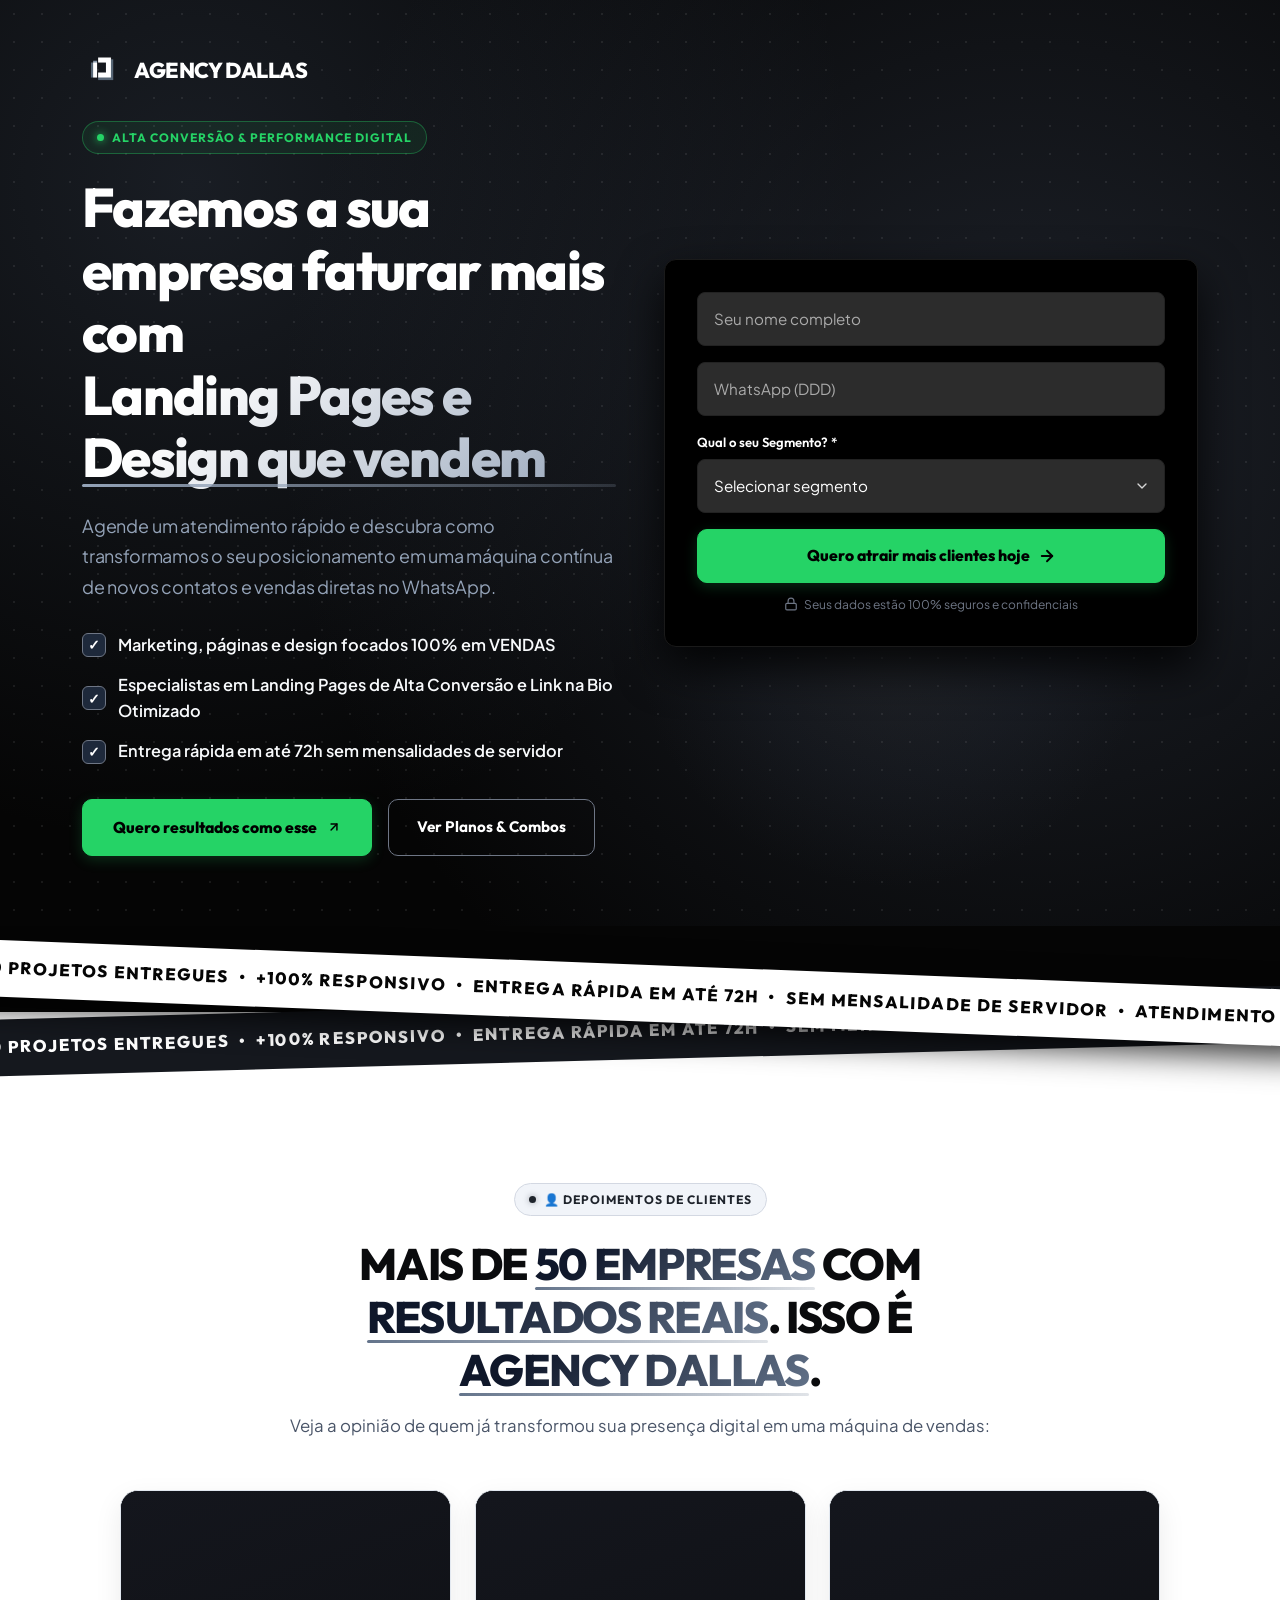
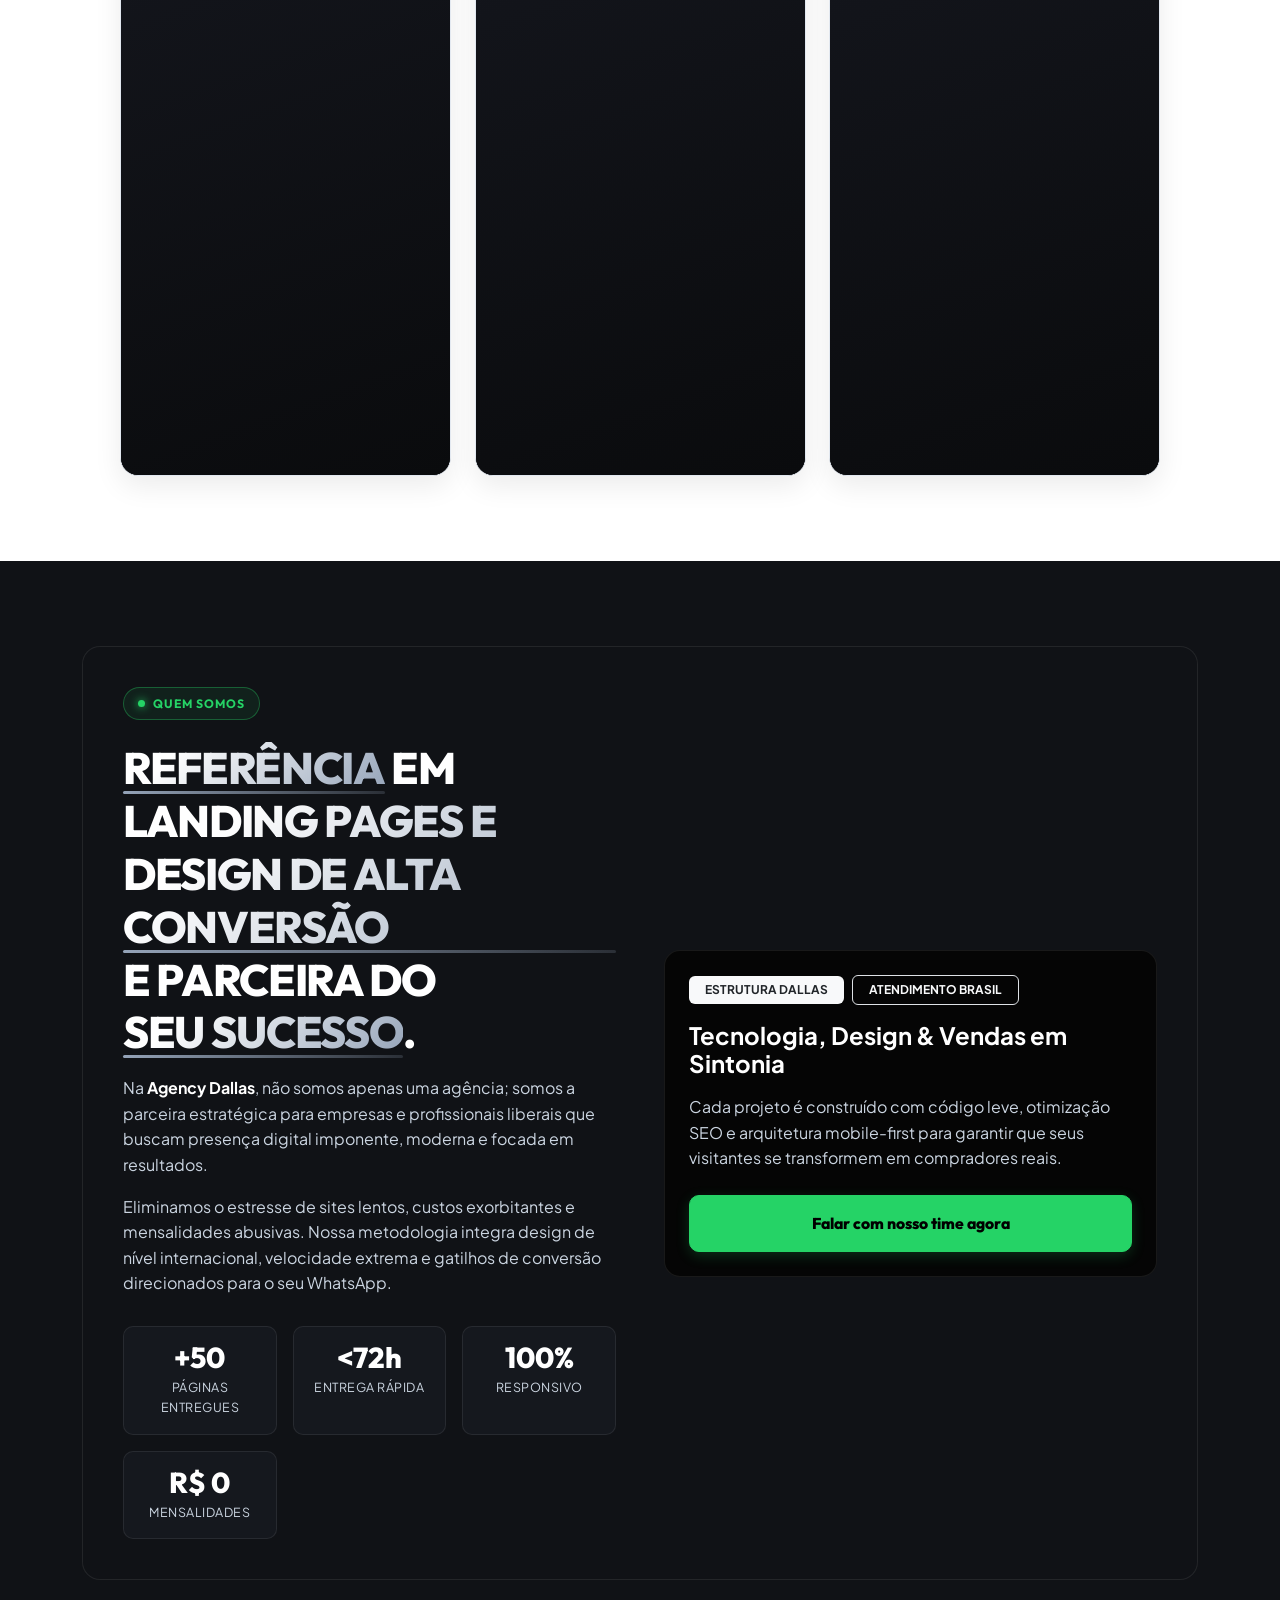
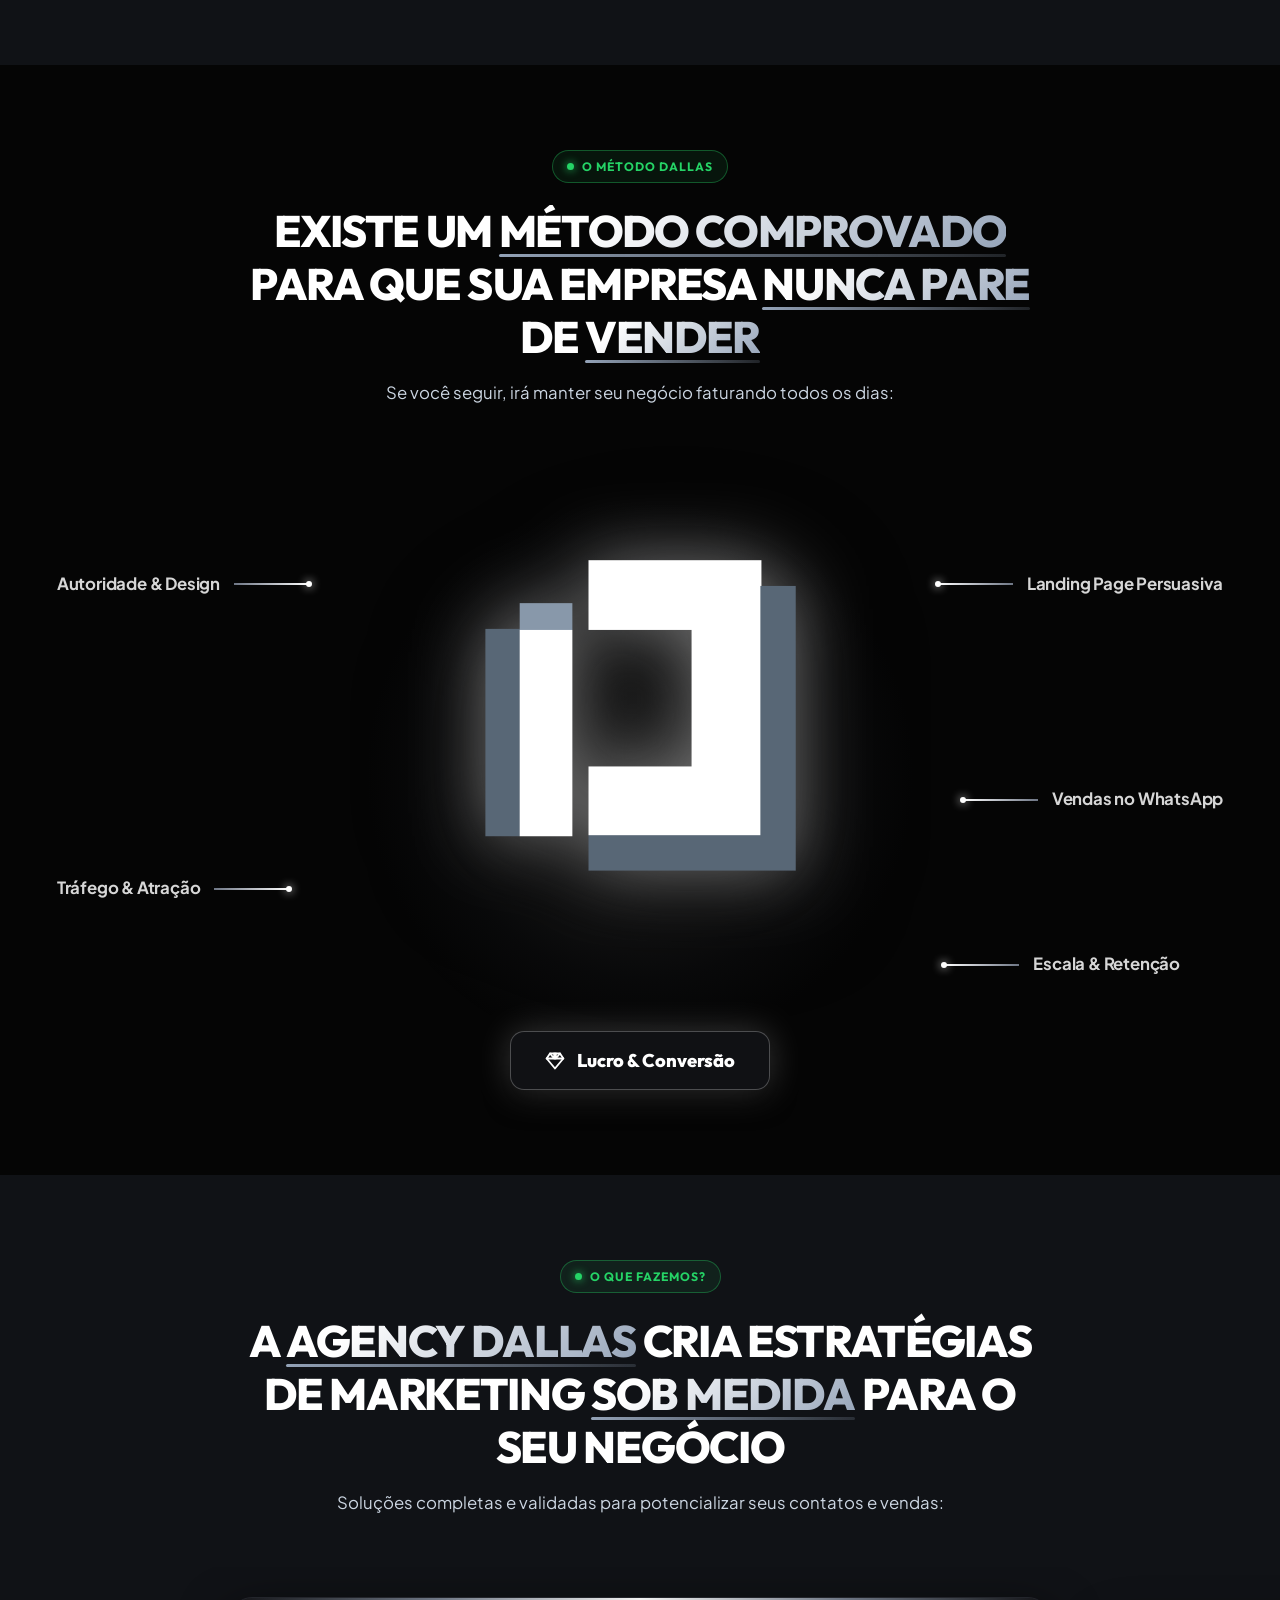
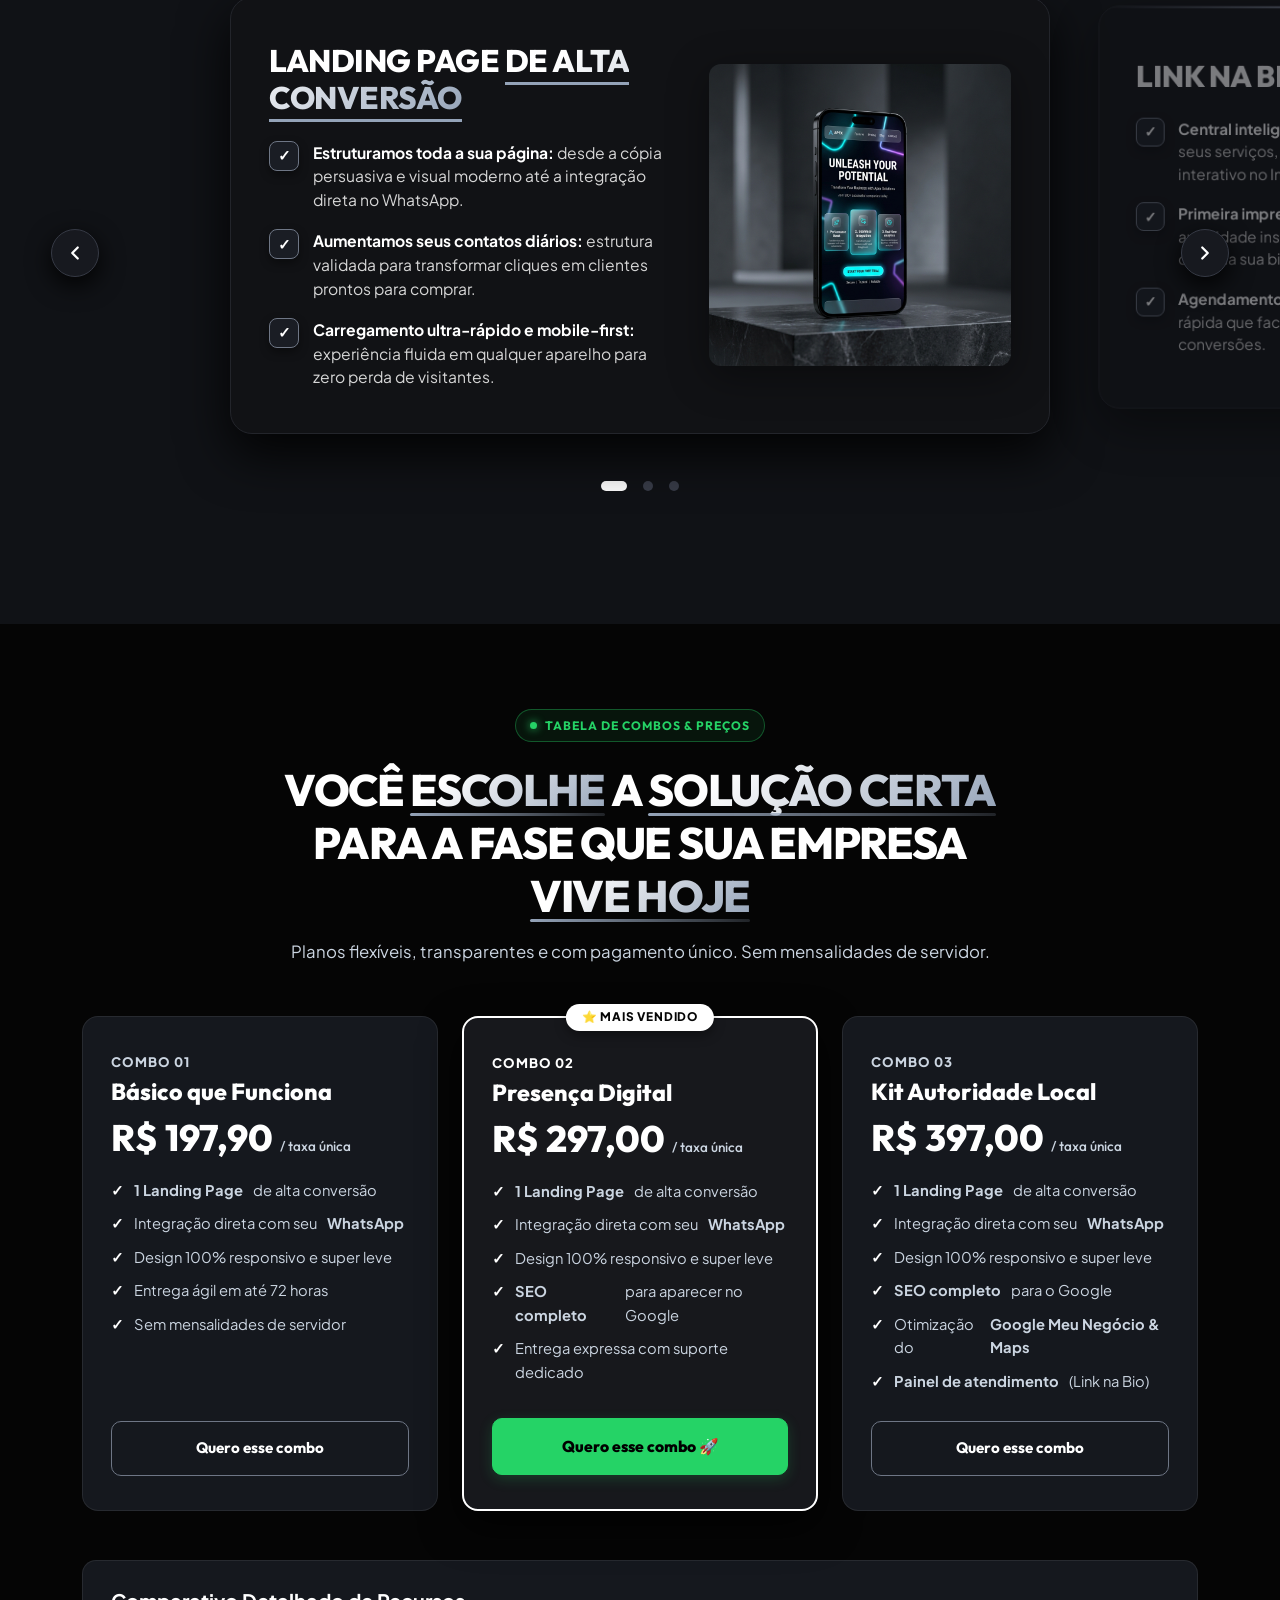
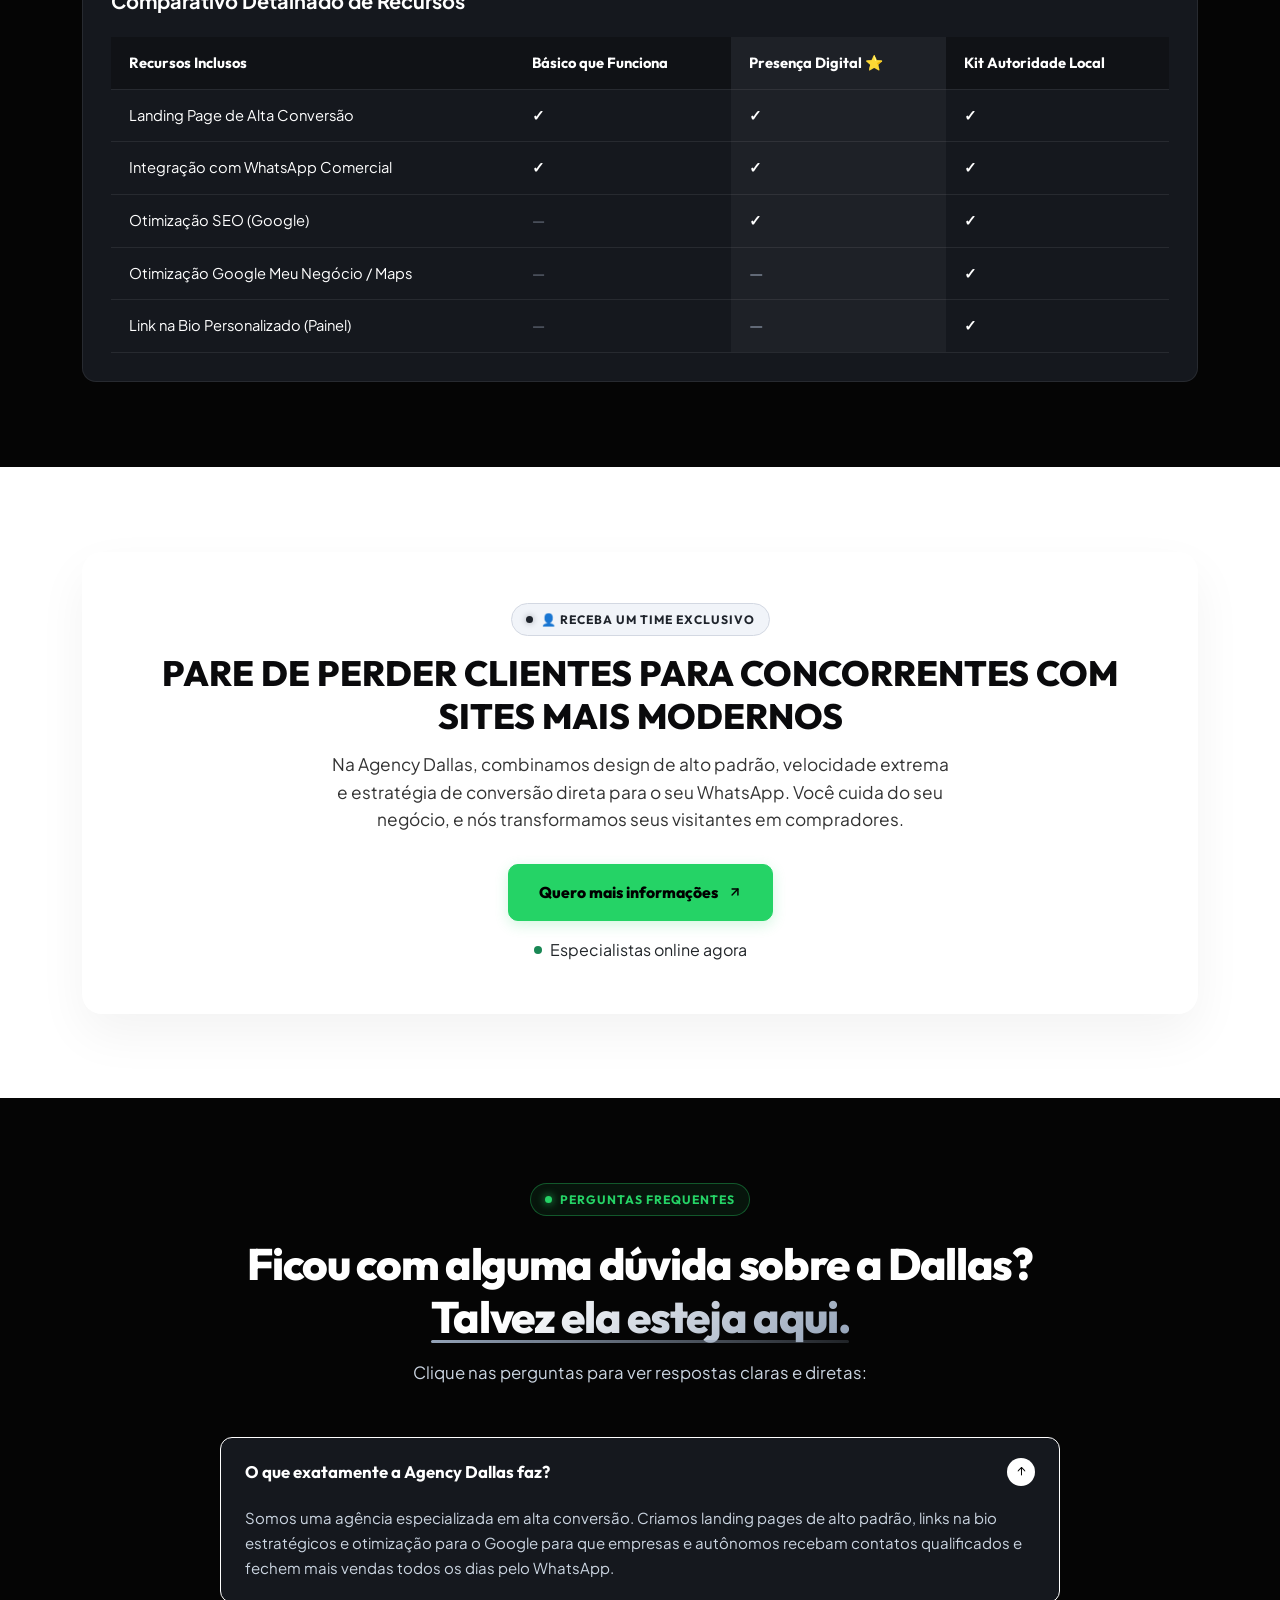
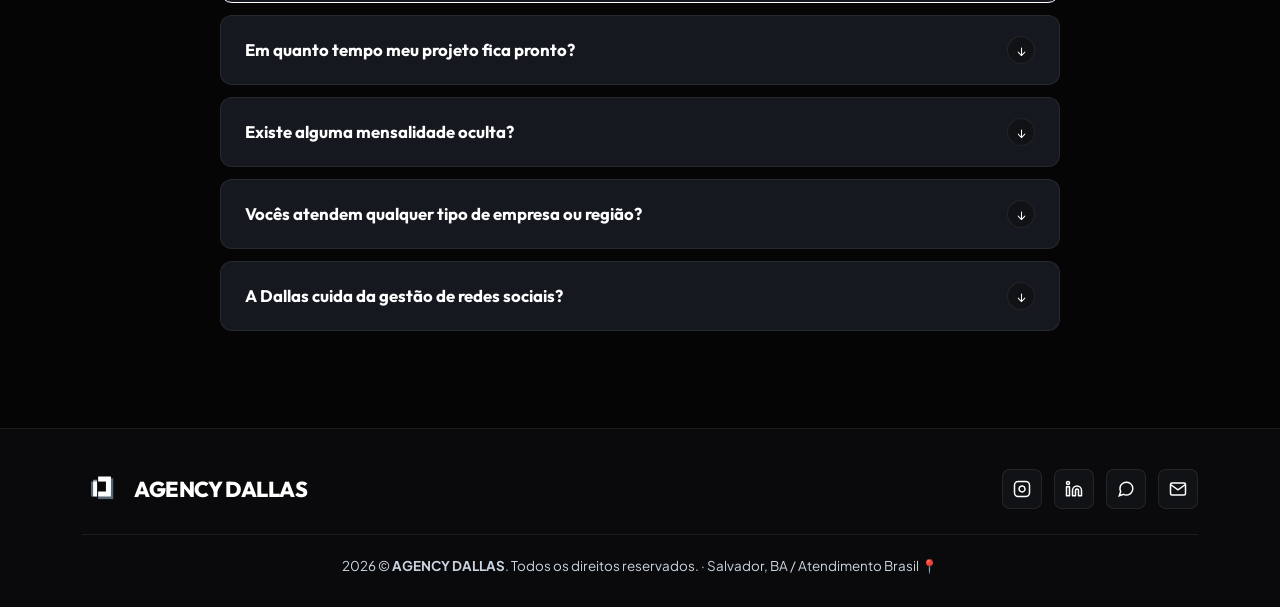
==== commit bb559e1f: "Merge branch 'YLC-dallas' of https://github.com/yurileall/pag-convercao-agency-dallas into YLC-dalla" ====
--- a/index.html
+++ b/index.html
@@ -6,37 +6,30 @@
   <meta name="viewport" content="width=device-width, initial-scale=1.0">
   <title>Agency Dallas • Landing Pages, Link na Bio e Design que Vendem</title>
   <meta name="description"
-    content="Sua página profissional no ar em 72h, a partir de R$ 197 e sem mensalidade. Landing pages e link na bio que levam clientes direto para o seu WhatsApp.">
+    content="Aumente as vendas da sua empresa com landing pages de alta conversão e link na bio profissional. Entrega em até 72h sem mensalidade.">
   <meta property="og:title" content="Agency Dallas • Páginas e Design de Alta Conversão">
   <meta property="og:description"
     content="Transforme seu posicionamento digital em uma máquina de novos clientes e vendas no WhatsApp.">
   <meta property="og:type" content="website">
   <meta property="og:locale" content="pt_BR">
-  <!-- Imagem de prévia no WhatsApp/Instagram (1200×630). Precisa de URL absoluta:
-       fica hospedada no site oficial. Cópia local em assets/og-image.jpg. -->
-  <meta property="og:image" content="https://agencydallas.netlify.app/og-lp.jpg">
-  <meta property="og:image:width" content="1200">
-  <meta property="og:image:height" content="630">
-  <meta property="og:image:alt" content="Agency Dallas: sua página profissional no ar em 72h, a partir de R$ 197">
-  <meta name="twitter:card" content="summary_large_image">
-  <meta name="twitter:image" content="https://agencydallas.netlify.app/og-lp.jpg">
   <link rel="icon" type="image/png" href="https://agencydallas.netlify.app/logo.png">
 
   <!-- Google Fonts: Outfit & Plus Jakarta Sans -->
   <link rel="preconnect" href="https://fonts.googleapis.com">
   <link rel="preconnect" href="https://fonts.gstatic.com" crossorigin>
-  <link href="https://fonts.googleapis.com/css2?family=Outfit:wght@600;700;800&family=Plus+Jakarta+Sans:wght@400;600;700;800&display=swap" rel="stylesheet">
-
+  <link href="https://fonts.googleapis.com/css2?family=Outfit:wght@400;500;600;700;800;900&family=Plus+Jakarta+Sans:wght@300;400;500;600;700;800;900&display=swap" rel="stylesheet">
+
+  <!-- Bootstrap 5 CSS -->
+  <link rel="stylesheet" href="https://cdn.jsdelivr.net/npm/bootstrap@5.3.3/dist/css/bootstrap.min.css">
+
+  <!-- Swiper CSS (Alpha Style Carousel) -->
+  <link rel="stylesheet" href="https://cdn.jsdelivr.net/npm/swiper@11/swiper-bundle.min.css">
 
   <!-- Custom CSS -->
   <link rel="stylesheet" href="css/style.css">
 </head>
 
-<body data-variante="A">
-  <!-- Ícone de check: desenhado uma vez aqui e reaproveitado na página com <use> -->
-  <svg width="0" height="0" style="position: absolute;" aria-hidden="true">
-    <symbol id="ico-check" viewBox="0 0 24 24" fill="none" stroke="currentColor" stroke-width="3" stroke-linecap="round" stroke-linejoin="round"><polyline points="20 6 9 17 4 12"></polyline></symbol>
-  </svg>
+<body>
 
   <!--  HERO SECTION + FORMULÁRIO DE QUALIFICAÇÃO -->
   <header class="lp-section-hero" id="topo">
@@ -47,7 +40,7 @@
         <div class="col-lg-6">
           <div class="mb-4">
             <a href="#topo" class="lp-logo-brand">
-              <img src="assets/logo-dallas.png" alt="Agency Dallas" width="40" height="40" style="height: 40px; width: auto;">
+              <img src="assets/logo-dallas.png" alt="Agency Dallas" class="img-fluid" style="max-height: 40px;">
               <span>AGENCY DALLAS</span>
             </a>
           </div>
@@ -58,35 +51,35 @@
           </div>
 
           <h1 class="lp-title-main">
-            Sua página profissional no ar em 72h, <span class="highlight">a partir de R$ 197 e sem mensalidade.</span>
+            Fazemos a sua empresa faturar mais com <span class="highlight">Landing Pages e Design que vendem</span>
           </h1>
 
           <p class="lp-subtitle">
-            Landing pages e link na bio que levam clientes direto para o seu WhatsApp. Já são +50 páginas entregues para advogados, psicólogos, dentistas e comércios.
+            Agende um atendimento rápido e descubra como transformamos o seu posicionamento em uma máquina contínua de novos contatos e vendas diretas no WhatsApp.
           </p>
 
           <ul class="lp-check-list">
             <li>
-              <span class="lp-check-icon"><svg class="lp-ico-check" aria-hidden="true"><use href="#ico-check"></use></svg></span>
-              <span>Pagamento único, com hospedagem inclusa</span>
+              <span class="lp-check-icon">✓</span>
+              <span>Marketing, páginas e design focados 100% em VENDAS</span>
             </li>
             <li>
-              <span class="lp-check-icon"><svg class="lp-ico-check" aria-hidden="true"><use href="#ico-check"></use></svg></span>
-              <span>Botões que levam o visitante direto para o seu WhatsApp</span>
+              <span class="lp-check-icon">✓</span>
+              <span>Especialistas em Landing Pages de Alta Conversão e Link na Bio Otimizado</span>
             </li>
             <li>
-              <span class="lp-check-icon"><svg class="lp-ico-check" aria-hidden="true"><use href="#ico-check"></use></svg></span>
-              <span>24h após a entrega para pedir os ajustes que quiser</span>
+              <span class="lp-check-icon">✓</span>
+              <span>Entrega rápida em até 72h sem mensalidades de servidor</span>
             </li>
           </ul>
 
           <div class="d-flex flex-wrap gap-3">
             <a href="#formulario-conversao" class="btn-dallas-primary">
-              <span>Quero minha página</span>
+              <span>Quero resultados como esse</span>
               <svg width="14" height="14" viewBox="0 0 24 24" fill="none" stroke="currentColor" stroke-width="2.5" stroke-linecap="round" stroke-linejoin="round"><line x1="7" y1="17" x2="17" y2="7"></line><polyline points="7 7 17 7 17 17"></polyline></svg>
             </a>
-            <a href="#portfolio" class="btn-dallas-outline">
-              <span>Ver páginas que entregamos</span>
+            <a href="#combos" class="btn-dallas-outline">
+              <span>Ver Planos & Combos</span>
             </a>
           </div>
         </div>
@@ -94,14 +87,10 @@
         <!-- LADO DIREITO: FORMULÁRIO DE QUALIFICAÇÃO -->
         <div class="col-lg-6">
           <div class="lp-form-card" id="formulario-conversao">
-            <h2 class="lp-form-title">Fale agora com a gente no WhatsApp</h2>
-            <p class="lp-form-subtitle">Preencha e clique: a conversa abre no seu WhatsApp com a mensagem pronta. Você recebe uma proposta personalizada, sem compromisso.</p>
-
-            <!-- Netlify Forms: registra o lead antes de redirecionar para o WhatsApp -->
-            <form id="conversion-form" name="lead-conversao" method="POST" data-netlify="true" netlify-honeypot="bot-field" novalidate>
-              <input type="hidden" name="form-name" value="lead-conversao">
-              <p class="d-none"><label>Não preencha: <input name="bot-field" tabindex="-1" autocomplete="off"></label></p>
-
+            <h2 class="lp-form-title">Solicite sua Proposta Personalizada</h2>
+            <p class="lp-form-subtitle">Preencha os campos abaixo para receber o contato de um especialista:</p>
+
+            <form id="conversion-form" novalidate>
               <!-- Hidden UTMs e Tracking -->
               <input type="hidden" name="utm_source" id="form-utm-source">
               <input type="hidden" name="utm_medium" id="form-utm-medium">
@@ -114,21 +103,20 @@
               <input type="hidden" name="creation_time" id="form-creation-time">
 
               <input type="hidden" id="form-field-servico" name="servico" value="">
-              <input type="hidden" name="variante" class="js-variante" value="">
 
               <div class="lp-field-group">
                 <label for="form-field-nome" class="lp-label lp-label-hidden">Seu Nome *</label>
-                <input type="text" id="form-field-nome" name="nome" autocomplete="name" class="lp-input" placeholder="Seu nome completo" required>
+                <input type="text" id="form-field-nome" class="lp-input" placeholder="Seu nome completo" required>
               </div>
 
               <div class="lp-field-group">
                 <label for="form-field-telefone" class="lp-label lp-label-hidden">WhatsApp com DDD *</label>
-                <input type="tel" id="form-field-telefone" name="whatsapp" autocomplete="tel-national" class="lp-input" placeholder="WhatsApp (DDD)" maxlength="15" required>
+                <input type="tel" id="form-field-telefone" class="lp-input" placeholder="WhatsApp (DDD)" maxlength="15" required>
               </div>
 
               <div class="lp-field-group">
                 <label for="form-field-segmento" class="lp-label">Qual o seu Segmento? *</label>
-                <select id="form-field-segmento" name="segmento" class="lp-select" required>
+                <select id="form-field-segmento" class="lp-select" required>
                   <option value="">Selecionar segmento</option>
                   <option value="Saúde, Medicina & Psicologia">Saúde, Medicina & Psicologia</option>
                   <option value="Advocacia & Serviços Jurídicos">Advocacia & Serviços Jurídicos</option>
@@ -142,7 +130,7 @@
               </div>
 
               <button type="submit" class="lp-form-submit-btn mt-3">
-                <span>Chamar no WhatsApp agora</span>
+                <span>Quero atrair mais clientes hoje</span>
                 <svg width="18" height="18" viewBox="0 0 24 24" fill="none" stroke="currentColor" stroke-width="2.5" stroke-linecap="round" stroke-linejoin="round"><line x1="5" y1="12" x2="19" y2="12"></line><polyline points="12 5 19 12 12 19"></polyline></svg>
               </button>
 
@@ -163,125 +151,26 @@
   <section class="lp-marquee-container">
     <div class="lp-marquee-track-1">
       <div class="marquee-content">
-        +50 PROJETOS ENTREGUES &nbsp;•&nbsp; 100% RESPONSIVO &nbsp;•&nbsp; ENTREGA RÁPIDA EM ATÉ 72H &nbsp;•&nbsp; SEM MENSALIDADE DE SERVIDOR &nbsp;•&nbsp; ATENDIMENTO EM TODO O BRASIL &nbsp;•&nbsp; A PARTIR DE R$ 197 &nbsp;•&nbsp; +50 PROJETOS ENTREGUES &nbsp;•&nbsp; 100% RESPONSIVO &nbsp;•&nbsp; ENTREGA RÁPIDA EM ATÉ 72H &nbsp;•&nbsp; SEM MENSALIDADE DE SERVIDOR &nbsp;•&nbsp; ATENDIMENTO EM TODO O BRASIL &nbsp;•&nbsp;
+        +50 PROJETOS ENTREGUES &nbsp;•&nbsp; +100% RESPONSIVO &nbsp;•&nbsp; ENTREGA RÁPIDA EM ATÉ 72H &nbsp;•&nbsp; SEM MENSALIDADE DE SERVIDOR &nbsp;•&nbsp; ATENDIMENTO EM TODO O BRASIL &nbsp;•&nbsp; DESIGN DE ALTO PADRÃO &nbsp;•&nbsp; +50 PROJETOS ENTREGUES &nbsp;•&nbsp; +100% RESPONSIVO &nbsp;•&nbsp; ENTREGA RÁPIDA EM ATÉ 72H &nbsp;•&nbsp; SEM MENSALIDADE DE SERVIDOR &nbsp;•&nbsp; ATENDIMENTO EM TODO O BRASIL &nbsp;•&nbsp;
       </div>
     </div>
     <div class="lp-marquee-track-2">
       <div class="marquee-content">
-        +50 PROJETOS ENTREGUES &nbsp;•&nbsp; 100% RESPONSIVO &nbsp;•&nbsp; ENTREGA RÁPIDA EM ATÉ 72H &nbsp;•&nbsp; SEM MENSALIDADE DE SERVIDOR &nbsp;•&nbsp; ATENDIMENTO EM TODO O BRASIL &nbsp;•&nbsp; A PARTIR DE R$ 197 &nbsp;•&nbsp; +50 PROJETOS ENTREGUES &nbsp;•&nbsp; 100% RESPONSIVO &nbsp;•&nbsp; ENTREGA RÁPIDA EM ATÉ 72H &nbsp;•&nbsp; SEM MENSALIDADE DE SERVIDOR &nbsp;•&nbsp; ATENDIMENTO EM TODO O BRASIL &nbsp;•&nbsp;
+        +50 PROJETOS ENTREGUES &nbsp;•&nbsp; +100% RESPONSIVO &nbsp;•&nbsp; ENTREGA RÁPIDA EM ATÉ 72H &nbsp;•&nbsp; SEM MENSALIDADE DE SERVIDOR &nbsp;•&nbsp; ATENDIMENTO EM TODO O BRASIL &nbsp;•&nbsp; DESIGN DE ALTO PADRÃO &nbsp;•&nbsp; +50 PROJETOS ENTREGUES &nbsp;•&nbsp; +100% RESPONSIVO &nbsp;•&nbsp; ENTREGA RÁPIDA EM ATÉ 72H &nbsp;•&nbsp; SEM MENSALIDADE DE SERVIDOR &nbsp;•&nbsp; ATENDIMENTO EM TODO O BRASIL &nbsp;•&nbsp;
       </div>
     </div>
   </section>
 
-  <!-- SEÇÃO PORTFÓLIO: PÁGINAS QUE ENTREGAMOS (MESMO ESTILO DO SITE PRINCIPAL) -->
-  <section class="lp-section" id="portfolio">
+  <!-- SEÇÃO 1: DEPOIMENTOS & RESULTADOS REAIS -->
+  <section class="lp-section" id="depoimentos">
     <div class="container">
       <div class="lp-section-header">
         <div class="lp-eyebrow">
           <span class="lp-eyebrow-dot"></span>
-          <span>PORTFÓLIO DE PROJETOS</span>
+          <span>👤 DEPOIMENTOS DE CLIENTES</span>
         </div>
         <h2 class="lp-section-title">
-          Veja páginas que entregamos para <span class="strong">diferentes nichos</span>
-        </h2>
-        <p class="lp-section-desc">
-          A imagem fala por si: veja cada página do topo ao fim. Passe o mouse para rolar a página; no celular, arraste para o lado para ver os projetos.
-        </p>
-      </div>
-
-      <!-- GALERIA: páginas inteiras dos projetos (passe o mouse para rolar) -->
-      <div class="lp-gallery-columns">
-        <a class="lp-gallery-item" href="https://psicologaevelynfernanda.netlify.app/" target="_blank" rel="noopener">
-          <div class="lp-gallery-window">
-            <img src="assets/galeria/evelyn-fernanda.webp" alt="Página completa da landing page da Dra. Evelyn Fernanda" loading="lazy">
-          </div>
-          <div class="lp-gallery-caption">
-            <span class="lp-gallery-niche">Saúde &amp; Psicologia</span>
-            <h3>Psicóloga • Dra. Evelyn Fernanda</h3>
-            <span class="lp-gallery-link">Ver site ao vivo ↗</span>
-          </div>
-        </a>
-        <a class="lp-gallery-item" href="https://agencydallas.netlify.app/" target="_blank" rel="noopener">
-          <div class="lp-gallery-window">
-            <img src="assets/galeria/agency-dallas.webp" alt="Página completa do site oficial da Agency Dallas" loading="lazy">
-          </div>
-          <div class="lp-gallery-caption">
-            <span class="lp-gallery-niche">Landing Page Oficial</span>
-            <h3>Site Oficial • Agency Dallas</h3>
-            <span class="lp-gallery-link">Ver site ao vivo ↗</span>
-          </div>
-        </a>
-        <a class="lp-gallery-item" href="https://advrafaelbaiao.netlify.app/" target="_blank" rel="noopener">
-          <div class="lp-gallery-window">
-            <img src="assets/galeria/rafael-baiao.webp" alt="Página completa da landing page do Dr. Rafael Baião" loading="lazy">
-          </div>
-          <div class="lp-gallery-caption">
-            <span class="lp-gallery-niche">Advocacia &amp; Direito</span>
-            <h3>Advogado • Dr. Rafael Baião</h3>
-            <span class="lp-gallery-link">Ver site ao vivo ↗</span>
-          </div>
-        </a>
-      </div>
-
-      <div class="lp-gallery-phones-header">
-        <h3>Links na Bio / Painéis de Atendimento</h3>
-        <p>Páginas feitas para o celular, direto da bio do Instagram.</p>
-      </div>
-      <div class="lp-gallery-phones">
-        <a class="lp-gallery-phone" href="https://evelynfernandabio.netlify.app/" target="_blank" rel="noopener">
-          <div class="lp-gallery-phone-frame">
-            <div class="lp-gallery-window lp-gallery-window--phone">
-              <img src="assets/galeria/evelyn-fernanda-bio.webp" alt="Link na Bio da Dra. Evelyn Fernanda" loading="lazy">
-            </div>
-          </div>
-          <div class="lp-gallery-caption">
-            <h3>Link na Bio • Dra. Evelyn Fernanda</h3>
-            <span class="lp-gallery-link">Ver ao vivo ↗</span>
-          </div>
-        </a>
-        <a class="lp-gallery-phone" href="https://agencydallasbio.netlify.app/" target="_blank" rel="noopener">
-          <div class="lp-gallery-phone-frame">
-            <div class="lp-gallery-window lp-gallery-window--phone">
-              <img src="assets/galeria/agency-dallas-bio.webp" alt="Link na Bio da Agency Dallas" loading="lazy">
-            </div>
-          </div>
-          <div class="lp-gallery-caption">
-            <h3>Link na Bio • Agency Dallas</h3>
-            <span class="lp-gallery-link">Ver ao vivo ↗</span>
-          </div>
-        </a>
-        <a class="lp-gallery-phone" href="https://draandrezarodriguesbio.netlify.app/" target="_blank" rel="noopener">
-          <div class="lp-gallery-phone-frame">
-            <div class="lp-gallery-window lp-gallery-window--phone">
-              <img src="assets/galeria/andreza-rodrigues-bio.webp" alt="Link na Bio da Dra. Andreza Rodrigues" loading="lazy">
-            </div>
-          </div>
-          <div class="lp-gallery-caption">
-            <h3>Link na Bio • Dra. Andreza Rodrigues</h3>
-            <span class="lp-gallery-link">Ver ao vivo ↗</span>
-          </div>
-        </a>
-      </div>
-
-      <div class="text-center mt-5">
-        <a href="#formulario-conversao" class="btn-dallas-primary">
-          <span>Quero uma página assim</span>
-          <svg width="14" height="14" viewBox="0 0 24 24" fill="none" stroke="currentColor" stroke-width="2.5" stroke-linecap="round" stroke-linejoin="round"><line x1="7" y1="17" x2="17" y2="7"></line><polyline points="7 7 17 7 17 17"></polyline></svg>
-        </a>
-      </div>
-    </div>
-  </section>
-
-  <!-- SEÇÃO 1: DEPOIMENTOS & RESULTADOS REAIS -->
-  <section class="lp-section" id="depoimentos">
-    <div class="container">
-      <div class="lp-section-header">
-        <div class="lp-eyebrow">
-          <span class="lp-eyebrow-dot"></span>
-          <span>DEPOIMENTOS DE CLIENTES</span>
-        </div>
-        <h2 class="lp-section-title">
-          Mais de 50 empresas com <span class="strong">resultados reais</span>
+          MAIS DE <span class="strong">50 EMPRESAS</span> COM <span class="strong">RESULTADOS REAIS</span>. ISSO É <span class="strong">AGENCY DALLAS</span>.
         </h2>
         <p class="lp-section-desc">
           Veja a opinião de quem já transformou sua presença digital em uma máquina de vendas:
@@ -318,17 +207,15 @@
               <span>QUEM SOMOS</span>
             </div>
             <h2 class="lp-section-title text-start mb-3">
-              Site profissional não precisa <span class="strong">custar caro</span> nem demorar semanas.
+              <span class="strong">REFERÊNCIA</span> EM <span class="strong">LANDING PAGES E DESIGN DE ALTA CONVERSÃO</span> E PARCEIRA DO <span class="strong">SEU SUCESSO</span>.
             </h2>
             <p class="text-dallas-light mb-3">
-              A <strong class="text-dallas-white">Agency Dallas</strong> cria landing pages, link na bio e otimização para o Google para empresas e profissionais liberais de todo o Brasil.
+              Na <strong class="text-dallas-white">Agency Dallas</strong>, não somos apenas uma agência; somos a parceira estratégica para empresas e profissionais liberais que buscam presença digital imponente, moderna e focada em resultados.
             </p>
             <p class="text-dallas-light mb-0">
-              Sem mensalidade e sem semanas de espera: você paga uma vez, recebe a página em até 72h e cada botão leva o visitante direto para o seu WhatsApp.
+              Eliminamos o estresse de sites lentos, custos exorbitantes e mensalidades abusivas. Nossa metodologia integra design de nível internacional, velocidade extrema e gatilhos de conversão direcionados para o seu WhatsApp.
             </p>
-          </div>
-
-          <div class="col-lg-6">
+
             <div class="lp-stats-grid">
               <div class="lp-stat-box">
                 <div class="lp-stat-number">+50</div>
@@ -347,187 +234,245 @@
                 <div class="lp-stat-label">Mensalidades</div>
               </div>
             </div>
-            <a href="#formulario-conversao" class="btn-dallas-primary w-100 mt-4">
-              <span>Falar com nosso time agora</span>
-            </a>
+          </div>
+
+          <div class="col-lg-6 text-center">
+            <div class="p-4 bg-dallas-black border-dallas border rounded-4 text-start">
+              <div class="d-flex align-items-center gap-2 mb-3">
+                <span class="badge bg-light text-dark fw-bold px-3 py-2">ESTRUTURA DALLAS</span>
+                <span class="badge border text-light px-3 py-2">ATENDIMENTO BRASIL</span>
+              </div>
+              <h3 class="h4 text-white fw-bold mb-3">Tecnologia, Design & Vendas em Sintonia</h3>
+              <p class="text-dallas-light fs-6 mb-4">
+                Cada projeto é construído com código leve, otimização SEO e arquitetura mobile-first para garantir que seus visitantes se transformem em compradores reais.
+              </p>
+              <a href="#formulario-conversao" class="btn-dallas-primary w-100">
+                <span>Falar com nosso time agora</span>
+              </a>
+            </div>
           </div>
         </div>
       </div>
     </div>
   </section>
 
-  <!-- SEÇÃO 3: COMO FUNCIONA (4 PASSOS) -->
-  <section class="lp-section" id="como-funciona">
+  <!-- SEÇÃO 3: O MÉTODO DALLAS (DIAGRAMA ESTILO ALPHA) -->
+  <section class="lp-section" id="metodo">
     <div class="container">
       <div class="lp-section-header">
         <div class="lp-eyebrow">
           <span class="lp-eyebrow-dot"></span>
-          <span>COMO FUNCIONA</span>
+          <span>O MÉTODO DALLAS</span>
         </div>
         <h2 class="lp-section-title">
-          Do primeiro contato à <span class="strong">página no ar</span> em 4 passos
+          EXISTE UM <span class="strong">MÉTODO COMPROVADO</span> PARA QUE SUA EMPRESA <span class="strong">NUNCA PARE</span> DE <span class="strong">VENDER</span>
         </h2>
         <p class="lp-section-desc">
-          Você não precisa entender de site. A gente cuida de tudo:
+          Se você seguir, irá manter seu negócio faturando todos os dias:
         </p>
       </div>
 
-      <div class="lp-steps-grid">
-        <div class="lp-step-card">
-          <div class="lp-step-top">
-            <div class="lp-step-icon"><svg width="22" height="22" viewBox="0 0 24 24" fill="none" stroke="currentColor" stroke-width="2" stroke-linecap="round" stroke-linejoin="round" aria-hidden="true"><path d="M21 11.5a8.38 8.38 0 0 1-.9 3.8 8.5 8.5 0 0 1-7.6 4.7 8.38 8.38 0 0 1-3.8-.9L3 21l1.9-5.7a8.38 8.38 0 0 1-.9-3.8 8.5 8.5 0 0 1 4.7-7.6 8.38 8.38 0 0 1 3.8-.9h.5a8.48 8.48 0 0 1 8 8v.5z"></path></svg></div>
-            <div class="lp-step-number">01</div>
-          </div>
-          <h3 class="lp-step-title">Você manda as informações</h3>
-          <p class="lp-step-text">Pelo WhatsApp mesmo: seus serviços, fotos, contatos e o que quer destacar.</p>
-        </div>
-        <div class="lp-step-card">
-          <div class="lp-step-top">
-            <div class="lp-step-icon"><svg width="22" height="22" viewBox="0 0 24 24" fill="none" stroke="currentColor" stroke-width="2" stroke-linecap="round" stroke-linejoin="round" aria-hidden="true"><rect x="3" y="3" width="18" height="18" rx="2" ry="2"></rect><line x1="3" y1="9" x2="21" y2="9"></line><line x1="9" y1="21" x2="9" y2="9"></line></svg></div>
-            <div class="lp-step-number">02</div>
-          </div>
-          <h3 class="lp-step-title">Criamos em até 72h</h3>
-          <p class="lp-step-text">Montamos o texto, o visual e os botões que levam direto para o seu WhatsApp.</p>
-        </div>
-        <div class="lp-step-card">
-          <div class="lp-step-top">
-            <div class="lp-step-icon"><svg width="22" height="22" viewBox="0 0 24 24" fill="none" stroke="currentColor" stroke-width="2" stroke-linecap="round" stroke-linejoin="round" aria-hidden="true"><path d="M12 20h9"></path><path d="M16.5 3.5a2.121 2.121 0 0 1 3 3L7 19l-4 1 1-4L16.5 3.5z"></path></svg></div>
-            <div class="lp-step-number">03</div>
-          </div>
-          <h3 class="lp-step-title">Você pede ajustes</h3>
-          <p class="lp-step-text">Depois de receber a página, você tem 24h para pedir os ajustes que quiser.</p>
-        </div>
-        <div class="lp-step-card lp-step-card--final">
-          <div class="lp-step-top">
-            <div class="lp-step-icon"><svg width="22" height="22" viewBox="0 0 24 24" fill="none" stroke="currentColor" stroke-width="2" stroke-linecap="round" stroke-linejoin="round" aria-hidden="true"><circle cx="12" cy="12" r="10"></circle><line x1="2" y1="12" x2="22" y2="12"></line><path d="M12 2a15.3 15.3 0 0 1 4 10 15.3 15.3 0 0 1-4 10 15.3 15.3 0 0 1-4-10 15.3 15.3 0 0 1 4-10z"></path></svg></div>
-            <div class="lp-step-number">04</div>
-          </div>
-          <h3 class="lp-step-title">Página no ar</h3>
-          <p class="lp-step-text">Publicada e pronta para receber clientes, sem mensalidade.</p>
-        </div>
-      </div>
-
-      <div class="text-center mt-5">
-        <a href="#formulario-conversao" class="btn-dallas-primary">
-          <span>Quero começar agora</span>
-          <svg width="14" height="14" viewBox="0 0 24 24" fill="none" stroke="currentColor" stroke-width="2.5" stroke-linecap="round" stroke-linejoin="round"><line x1="7" y1="17" x2="17" y2="7"></line><polyline points="7 7 17 7 17 17"></polyline></svg>
-        </a>
+      <!-- DIAGRAMA VISUAL COM LOGO E CONECTORES -->
+      <div class="lp-method-container">
+        <div class="lp-method-glow-bg"></div>
+
+        <!-- CONECTORES LADO ESQUERDO -->
+        <div class="lp-method-pointer pointer-left pos-engajamento">
+          <span>Autoridade & Design</span>
+          <span class="lp-pointer-line"></span>
+        </div>
+
+        <div class="lp-method-pointer pointer-left pos-ativacao">
+          <span>Tráfego & Atração</span>
+          <span class="lp-pointer-line"></span>
+        </div>
+
+        <!-- LOGO DALLAS CENTRALIZADO -->
+        <div class="lp-method-logo-wrapper">
+          <img src="assets/logo-dallas.png" alt="Logo Agency Dallas" class="lp-method-center-logo">
+          
+          <!-- BADGE INFERIOR: MONETIZAÇÃO -->
+          <div class="lp-method-bottom-badge">
+            <svg width="20" height="20" viewBox="0 0 24 24" fill="none" stroke="currentColor" stroke-width="2.2" stroke-linecap="round" stroke-linejoin="round"><path d="M6 3h12l4 6-10 12L2 9z"></path><path d="M11 3v6l-5-6"></path><path d="M13 3v6l5-6"></path><path d="M2 9h20"></path></svg>
+            <span>Lucro & Conversão</span>
+          </div>
+        </div>
+
+        <!-- CONECTORES LADO DIREITO -->
+        <div class="lp-method-pointer pointer-right pos-retencao">
+          <span>Landing Page Persuasiva</span>
+          <span class="lp-pointer-line"></span>
+        </div>
+
+        <div class="lp-method-pointer pointer-right pos-aquisicao">
+          <span>Vendas no WhatsApp</span>
+          <span class="lp-pointer-line"></span>
+        </div>
+
+        <div class="lp-method-pointer pointer-right pos-indicacao">
+          <span>Escala & Retenção</span>
+          <span class="lp-pointer-line"></span>
+        </div>
+
+        <!-- VERSÃO GRID PARA MOBILE -->
+        <div class="lp-method-pointers-mobile-grid d-lg-none">
+          <div class="lp-method-pointer"><span>• Autoridade & Design</span></div>
+          <div class="lp-method-pointer"><span>• Tráfego & Atração</span></div>
+          <div class="lp-method-pointer"><span>• Landing Page Persuasiva</span></div>
+          <div class="lp-method-pointer"><span>• Vendas no WhatsApp</span></div>
+          <div class="lp-method-pointer"><span>• Escala & Retenção</span></div>
+        </div>
       </div>
     </div>
   </section>
 
-  <!-- SEÇÃO 4: O QUE FAZEMOS (3 CARDS EM GRADE; EMPILHADOS NO CELULAR) -->
+  <!-- SEÇÃO 4: O QUE FAZEMOS (CARROSSEL SWIPER CENTRALIZADO COM CARDS LATERAIS) -->
   <section class="lp-section bg-dallas-surface" id="solucoes">
     <div class="container">
       <div class="lp-section-header">
         <div class="lp-eyebrow">
           <span class="lp-eyebrow-dot"></span>
-          <span>O QUE FAZEMOS</span>
+          <span>O QUE FAZEMOS?</span>
         </div>
         <h2 class="lp-section-title">
-          Tudo o que o seu negócio precisa para <span class="strong">ser encontrado</span> e chamado no WhatsApp
+          A <span class="strong">AGENCY DALLAS</span> CRIA ESTRATÉGIAS DE MARKETING <span class="strong">SOB MEDIDA</span> PARA O SEU NEGÓCIO
         </h2>
         <p class="lp-section-desc">
-          O que você pode contratar com a gente:
+          Soluções completas e validadas para potencializar seus contatos e vendas:
         </p>
       </div>
-
-      <div class="lp-features-grid">
-        <!-- LANDING PAGE -->
-        <article class="lp-feature-card">
-          <div class="lp-feature-visual">
-            <img src="assets/foto-lp-720.jpg" alt="Landing page aberta no celular e no computador" class="lp-feature-img" width="720" height="720" loading="lazy" decoding="async">
-            <span class="lp-feature-tag">Site</span>
-          </div>
-          <div class="lp-feature-content">
-            <h3 class="lp-feature-title">Landing page <span class="highlight-tag">de alta conversão</span></h3>
-            <ul class="lp-feature-bullets">
-              <li class="lp-feature-item">
-                <div class="lp-feature-check"><svg class="lp-ico-check" aria-hidden="true"><use href="#ico-check"></use></svg></div>
-                <div class="lp-feature-text">
-                  <strong>Página completa:</strong> texto persuasivo, visual moderno e integração direta com o WhatsApp.
-                </div>
-              </li>
-              <li class="lp-feature-item">
-                <div class="lp-feature-check"><svg class="lp-ico-check" aria-hidden="true"><use href="#ico-check"></use></svg></div>
-                <div class="lp-feature-text">
-                  <strong>Mais contatos:</strong> botões em toda a página que levam o visitante direto para a conversa com você.
-                </div>
-              </li>
-              <li class="lp-feature-item">
-                <div class="lp-feature-check"><svg class="lp-ico-check" aria-hidden="true"><use href="#ico-check"></use></svg></div>
-                <div class="lp-feature-text">
-                  <strong>Rápida no celular:</strong> carrega em segundos em qualquer aparelho, sem perder visitantes.
-                </div>
-              </li>
-            </ul>
-          </div>
-        </article>
-
-        <!-- LINK NA BIO -->
-        <article class="lp-feature-card">
-          <div class="lp-feature-visual">
-            <img src="assets/foto-bio-720.jpg" alt="Link na bio aberto no celular" class="lp-feature-img" width="720" height="720" loading="lazy" decoding="async">
-            <span class="lp-feature-tag">Instagram</span>
-          </div>
-          <div class="lp-feature-content">
-            <h3 class="lp-feature-title">Link na bio <span class="highlight-tag">estratégico</span></h3>
-            <ul class="lp-feature-bullets">
-              <li class="lp-feature-item">
-                <div class="lp-feature-check"><svg class="lp-ico-check" aria-hidden="true"><use href="#ico-check"></use></svg></div>
-                <div class="lp-feature-text">
-                  <strong>Central de atendimento:</strong> serviços, catálogo e links organizados em um só lugar no Instagram.
-                </div>
-              </li>
-              <li class="lp-feature-item">
-                <div class="lp-feature-check"><svg class="lp-ico-check" aria-hidden="true"><use href="#ico-check"></use></svg></div>
-                <div class="lp-feature-text">
-                  <strong>Primeira impressão forte:</strong> passe autoridade assim que o seguidor clicar na sua bio.
-                </div>
-              </li>
-              <li class="lp-feature-item">
-                <div class="lp-feature-check"><svg class="lp-ico-check" aria-hidden="true"><use href="#ico-check"></use></svg></div>
-                <div class="lp-feature-text">
-                  <strong>Agendamento com 1 clique:</strong> botões de ação rápida que facilitam o contato.
-                </div>
-              </li>
-            </ul>
-          </div>
-        </article>
-
-        <!-- SEO E GOOGLE MEU NEGÓCIO -->
-        <article class="lp-feature-card">
-          <div class="lp-feature-visual">
-            <img src="assets/foto-google-720.jpg" alt="Perfil de empresa otimizado no Google" class="lp-feature-img" width="720" height="720" loading="lazy" decoding="async">
-            <span class="lp-feature-tag">Google</span>
-          </div>
-          <div class="lp-feature-content">
-            <h3 class="lp-feature-title">Google <span class="highlight-tag">& SEO local</span></h3>
-            <ul class="lp-feature-bullets">
-              <li class="lp-feature-item">
-                <div class="lp-feature-check"><svg class="lp-ico-check" aria-hidden="true"><use href="#ico-check"></use></svg></div>
-                <div class="lp-feature-text">
-                  <strong>Apareça nas pesquisas:</strong> palavras-chave configuradas para ser achado por quem procura o seu serviço.
-                </div>
-              </li>
-              <li class="lp-feature-item">
-                <div class="lp-feature-check"><svg class="lp-ico-check" aria-hidden="true"><use href="#ico-check"></use></svg></div>
-                <div class="lp-feature-text">
-                  <strong>Google Maps & Meu Negócio:</strong> perfil otimizado para atrair clientes da sua cidade.
-                </div>
-              </li>
-              <li class="lp-feature-item">
-                <div class="lp-feature-check"><svg class="lp-ico-check" aria-hidden="true"><use href="#ico-check"></use></svg></div>
-                <div class="lp-feature-text">
-                  <strong>Mais credibilidade:</strong> informações, rotas, avaliações e contatos sempre à mão.
-                </div>
-              </li>
-            </ul>
-          </div>
-        </article>
-      </div>
+    </div>
+
+    <!-- SWIPER FULL-WIDTH WRAPPER -->
+    <div class="lp-carousel-section-wrapper">
+      
+      <!-- BOTÕES DE NAVEGAÇÃO -->
+      <div class="lp-carousel-nav-wrapper">
+        <button class="lp-swiper-prev" aria-label="Slide Anterior">
+          <svg width="22" height="22" viewBox="0 0 24 24" fill="none" stroke="currentColor" stroke-width="2.5" stroke-linecap="round" stroke-linejoin="round"><polyline points="15 18 9 12 15 6"></polyline></svg>
+        </button>
+        <button class="lp-swiper-next" aria-label="Próximo Slide">
+          <svg width="22" height="22" viewBox="0 0 24 24" fill="none" stroke="currentColor" stroke-width="2.5" stroke-linecap="round" stroke-linejoin="round"><polyline points="9 18 15 12 9 6"></polyline></svg>
+        </button>
+      </div>
+
+      <div class="swiper lp-swiper">
+        <div class="swiper-wrapper">
+          
+          <!-- SLIDE 1: LANDING PAGE -->
+          <div class="swiper-slide">
+            <div class="lp-feature-card">
+              <div class="lp-feature-content">
+                <h3 class="lp-feature-title">LANDING PAGE <span class="highlight-tag">DE ALTA CONVERSÃO</span></h3>
+                
+                <ul class="lp-feature-bullets">
+                  <li class="lp-feature-item">
+                    <div class="lp-feature-check">✓</div>
+                    <div class="lp-feature-text">
+                      <strong>Estruturamos toda a sua página:</strong> desde a cópia persuasiva e visual moderno até a integração direta no WhatsApp.
+                    </div>
+                  </li>
+                  <li class="lp-feature-item">
+                    <div class="lp-feature-check">✓</div>
+                    <div class="lp-feature-text">
+                      <strong>Aumentamos seus contatos diários:</strong> estrutura validada para transformar cliques em clientes prontos para comprar.
+                    </div>
+                  </li>
+                  <li class="lp-feature-item">
+                    <div class="lp-feature-check">✓</div>
+                    <div class="lp-feature-text">
+                      <strong>Carregamento ultra-rápido e mobile-first:</strong> experiência fluida em qualquer aparelho para zero perda de visitantes.
+                    </div>
+                  </li>
+                </ul>
+              </div>
+
+              <div class="lp-feature-visual">
+                <img src="assets/foto-lp.jpg" alt="Landing Page" class="lp-feature-img">
+              </div>
+            </div>
+          </div>
+
+          <!-- SLIDE 2: LINK NA BIO -->
+          <div class="swiper-slide">
+            <div class="lp-feature-card">
+              <div class="lp-feature-content">
+                <h3 class="lp-feature-title">LINK NA BIO <span class="highlight-tag">ESTRATÉGICO</span></h3>
+                
+                <ul class="lp-feature-bullets">
+                  <li class="lp-feature-item">
+                    <div class="lp-feature-check">✓</div>
+                    <div class="lp-feature-text">
+                      <strong>Central inteligente de atendimento:</strong> organize seus serviços, catálogo e links em um painel interativo no Instagram.
+                    </div>
+                  </li>
+                  <li class="lp-feature-item">
+                    <div class="lp-feature-check">✓</div>
+                    <div class="lp-feature-text">
+                      <strong>Primeira impressão inesquecível:</strong> passe autoridade instantânea assim que o seguidor clicar na sua biografia.
+                    </div>
+                  </li>
+                  <li class="lp-feature-item">
+                    <div class="lp-feature-check">✓</div>
+                    <div class="lp-feature-text">
+                      <strong>Agendamentos com 1 clique:</strong> botões de ação rápida que facilitam o contato e aumentam suas conversões.
+                    </div>
+                  </li>
+                </ul>
+              </div>
+
+              <div class="lp-feature-visual">
+                <img src="assets/foto-bio.jpg" alt="Link na Bio" class="lp-feature-img">
+              </div>
+            </div>
+          </div>
+
+
+
+          <!-- SLIDE 4: SEO E GOOGLE MEU NEGÓCIO -->
+          <div class="swiper-slide">
+            <div class="lp-feature-card">
+              <div class="lp-feature-content">
+                <h3 class="lp-feature-title">OTIMIZAÇÃO GOOGLE <span class="highlight-tag">& SEO LOCAL</span></h3>
+                
+                <ul class="lp-feature-bullets">
+                  <li class="lp-feature-item">
+                    <div class="lp-feature-check">✓</div>
+                    <div class="lp-feature-text">
+                      <strong>Apareça nas pesquisas do Google:</strong> configurações técnicas de palavras-chave para ser achado por quem procura seu serviço.
+                    </div>
+                  </li>
+                  <li class="lp-feature-item">
+                    <div class="lp-feature-check">✓</div>
+                    <div class="lp-feature-text">
+                      <strong>Google Maps & Meu Negócio:</strong> perfil 100% otimizado para atrair clientes da sua cidade e região.
+                    </div>
+                  </li>
+                  <li class="lp-feature-item">
+                    <div class="lp-feature-check">✓</div>
+                    <div class="lp-feature-text">
+                      <strong>Mais credibilidade nas buscas:</strong> informações completas, rotas, avaliações e contatos sempre acessíveis.
+                    </div>
+                  </li>
+                </ul>
+              </div>
+
+              <div class="lp-feature-visual">
+                <img src="assets/foto-google.jpg" alt="Google SEO" class="lp-feature-img">
+              </div>
+            </div>
+          </div>
+
+        </div>
+      </div>
+
+      <!-- PAGINAÇÃO (DOTS) -->
+      <div class="lp-swiper-pagination"></div>
+
     </div>
   </section>
+
+
 
   <!-- SEÇÃO 5: PLANOS & COMBOS -->
   <section class="lp-section" id="combos">
@@ -538,7 +483,7 @@
           <span>TABELA DE COMBOS & PREÇOS</span>
         </div>
         <h2 class="lp-section-title">
-          Escolha a <span class="strong">solução certa</span> para a fase do seu negócio
+          VOCÊ <span class="strong">ESCOLHE</span> A <span class="strong">SOLUÇÃO CERTA</span> PARA A FASE QUE SUA EMPRESA <span class="strong">VIVE HOJE</span>
         </h2>
         <p class="lp-section-desc">
           Planos flexíveis, transparentes e com pagamento único. Sem mensalidades de servidor.
@@ -552,14 +497,14 @@
             <div>
               <div class="lp-combo-name">COMBO 01</div>
               <h3 class="lp-pricing-title">Básico que Funciona</h3>
-              <div class="lp-price-val"><span class="lp-price-currency">R$</span>197<span class="lp-price-cents">,90</span><span class="lp-price-period">/ taxa única</span></div>
+              <div class="lp-price-val">R$ 197,90 <span>/ taxa única</span></div>
 
               <ul class="lp-pricing-bullets">
                 <li><strong>1 Landing Page</strong> de alta conversão</li>
-                <li>Botões direto para o seu <strong>WhatsApp</strong></li>
-                <li>Design responsivo e leve</li>
-                <li>Entrega em até 72 horas</li>
-                <li>Hospedagem inclusa, sem mensalidade</li>
+                <li>Integração direta com seu <strong>WhatsApp</strong></li>
+                <li>Design 100% responsivo e super leve</li>
+                <li>Entrega ágil em até 72 horas</li>
+                <li>Sem mensalidades de servidor</li>
               </ul>
             </div>
 
@@ -572,22 +517,23 @@
         <!-- COMBO 2 (FEATURED) -->
         <div class="col-lg-4">
           <div class="lp-pricing-card featured">
-            <span class="lp-featured-badge">MAIS VENDIDO</span>
+            <span class="lp-featured-badge">⭐ MAIS VENDIDO</span>
             <div>
               <div class="lp-combo-name text-white">COMBO 02</div>
-              <h3 class="lp-pricing-title">Presença no Instagram</h3>
-              <div class="lp-price-val"><span class="lp-price-currency">R$</span>297<span class="lp-price-cents">,00</span><span class="lp-price-period">/ taxa única</span></div>
-              <p class="lp-pricing-lead">Tudo do Combo 01, mais:</p>
+              <h3 class="lp-pricing-title">Presença Digital</h3>
+              <div class="lp-price-val">R$ 297,00 <span>/ taxa única</span></div>
 
               <ul class="lp-pricing-bullets">
-                <li><strong>Link na Bio</strong> personalizado para o Instagram</li>
-                <li>Painel com seus serviços, contatos e botão de agendamento</li>
-                <li>Página e bio com a <strong>mesma identidade visual</strong></li>
+                <li><strong>1 Landing Page</strong> de alta conversão</li>
+                <li>Integração direta com seu <strong>WhatsApp</strong></li>
+                <li>Design 100% responsivo e super leve</li>
+                <li><strong>SEO completo</strong> para aparecer no Google</li>
+                <li>Entrega expressa com suporte dedicado</li>
               </ul>
             </div>
 
-            <a href="#formulario-conversao" class="btn-dallas-primary btn-full-width" data-combo-select="Combo 2: Presença no Instagram (LP + Link na Bio)">
-              <span>Quero esse combo</span>
+            <a href="#formulario-conversao" class="btn-dallas-primary btn-full-width" data-combo-select="Combo 2: Presença Digital (Recomendado)">
+              <span>Quero esse combo 🚀</span>
             </a>
           </div>
         </div>
@@ -598,17 +544,19 @@
             <div>
               <div class="lp-combo-name">COMBO 03</div>
               <h3 class="lp-pricing-title">Kit Autoridade Local</h3>
-              <div class="lp-price-val"><span class="lp-price-currency">R$</span>397<span class="lp-price-cents">,00</span><span class="lp-price-period">/ taxa única</span></div>
-              <p class="lp-pricing-lead">Tudo do Combo 02, mais:</p>
+              <div class="lp-price-val">R$ 397,00 <span>/ taxa única</span></div>
 
               <ul class="lp-pricing-bullets">
-                <li><strong>SEO completo</strong> para aparecer no Google</li>
+                <li><strong>1 Landing Page</strong> de alta conversão</li>
+                <li>Integração direta com seu <strong>WhatsApp</strong></li>
+                <li>Design 100% responsivo e super leve</li>
+                <li><strong>SEO completo</strong> para o Google</li>
                 <li>Otimização do <strong>Google Meu Negócio & Maps</strong></li>
-                <li>Ideal para quem atende clientes da própria cidade</li>
+                <li><strong>Painel de atendimento</strong> (Link na Bio)</li>
               </ul>
             </div>
 
-            <a href="#formulario-conversao" class="btn-dallas-outline btn-full-width" data-combo-select="Combo 3: Kit Autoridade Local (LP + Link na Bio + Google)">
+            <a href="#formulario-conversao" class="btn-dallas-outline btn-full-width" data-combo-select="Combo 3: Kit Autoridade Local Completo">
               <span>Quero esse combo</span>
             </a>
           </div>
@@ -617,76 +565,47 @@
 
       <!-- TABELA COMPARATIVA DE RECURSOS -->
       <div class="lp-table-wrapper">
-        <h3 class="h5 fw-bold text-white mb-4">Compare o que vem em cada combo</h3>
+        <h3 class="h5 fw-bold text-white mb-4">Comparativo Detalhado de Recursos</h3>
         <table class="lp-comparison-table">
           <thead>
             <tr>
-              <th>Recursos inclusos</th>
+              <th>Recursos Inclusos</th>
               <th>Básico que Funciona</th>
-              <th class="col-highlight">Presença no Instagram</th>
+              <th class="col-highlight">Presença Digital ⭐</th>
               <th>Kit Autoridade Local</th>
             </tr>
           </thead>
           <tbody>
             <tr>
-              <td>Landing page de alta conversão</td>
-              <td><span class="lp-check-mark" role="img" aria-label="Incluso"><svg class="lp-ico-check" aria-hidden="true"><use href="#ico-check"></use></svg></span></td>
-              <td class="col-highlight"><span class="lp-check-mark" role="img" aria-label="Incluso"><svg class="lp-ico-check" aria-hidden="true"><use href="#ico-check"></use></svg></span></td>
-              <td><span class="lp-check-mark" role="img" aria-label="Incluso"><svg class="lp-ico-check" aria-hidden="true"><use href="#ico-check"></use></svg></span></td>
+              <td>Landing Page de Alta Conversão</td>
+              <td><span class="lp-check-mark">✓</span></td>
+              <td class="col-highlight"><span class="lp-check-mark">✓</span></td>
+              <td><span class="lp-check-mark">✓</span></td>
             </tr>
             <tr>
-              <td>Botões direto para o seu WhatsApp</td>
-              <td><span class="lp-check-mark" role="img" aria-label="Incluso"><svg class="lp-ico-check" aria-hidden="true"><use href="#ico-check"></use></svg></span></td>
-              <td class="col-highlight"><span class="lp-check-mark" role="img" aria-label="Incluso"><svg class="lp-ico-check" aria-hidden="true"><use href="#ico-check"></use></svg></span></td>
-              <td><span class="lp-check-mark" role="img" aria-label="Incluso"><svg class="lp-ico-check" aria-hidden="true"><use href="#ico-check"></use></svg></span></td>
+              <td>Integração com WhatsApp Comercial</td>
+              <td><span class="lp-check-mark">✓</span></td>
+              <td class="col-highlight"><span class="lp-check-mark">✓</span></td>
+              <td><span class="lp-check-mark">✓</span></td>
+            </tr>
+
+            <tr>
+              <td>Otimização SEO (Google)</td>
+              <td><span class="lp-cross-mark">—</span></td>
+              <td class="col-highlight"><span class="lp-check-mark">✓</span></td>
+              <td><span class="lp-check-mark">✓</span></td>
             </tr>
             <tr>
-              <td>Design responsivo e leve</td>
-              <td><span class="lp-check-mark" role="img" aria-label="Incluso"><svg class="lp-ico-check" aria-hidden="true"><use href="#ico-check"></use></svg></span></td>
-              <td class="col-highlight"><span class="lp-check-mark" role="img" aria-label="Incluso"><svg class="lp-ico-check" aria-hidden="true"><use href="#ico-check"></use></svg></span></td>
-              <td><span class="lp-check-mark" role="img" aria-label="Incluso"><svg class="lp-ico-check" aria-hidden="true"><use href="#ico-check"></use></svg></span></td>
+              <td>Otimização Google Meu Negócio / Maps</td>
+              <td><span class="lp-cross-mark">—</span></td>
+              <td class="col-highlight"><span class="lp-cross-mark">—</span></td>
+              <td><span class="lp-check-mark">✓</span></td>
             </tr>
             <tr>
-              <td>Entrega em até 72h</td>
-              <td><span class="lp-check-mark" role="img" aria-label="Incluso"><svg class="lp-ico-check" aria-hidden="true"><use href="#ico-check"></use></svg></span></td>
-              <td class="col-highlight"><span class="lp-check-mark" role="img" aria-label="Incluso"><svg class="lp-ico-check" aria-hidden="true"><use href="#ico-check"></use></svg></span></td>
-              <td><span class="lp-check-mark" role="img" aria-label="Incluso"><svg class="lp-ico-check" aria-hidden="true"><use href="#ico-check"></use></svg></span></td>
-            </tr>
-            <tr>
-              <td>Hospedagem inclusa, sem mensalidade</td>
-              <td><span class="lp-check-mark" role="img" aria-label="Incluso"><svg class="lp-ico-check" aria-hidden="true"><use href="#ico-check"></use></svg></span></td>
-              <td class="col-highlight"><span class="lp-check-mark" role="img" aria-label="Incluso"><svg class="lp-ico-check" aria-hidden="true"><use href="#ico-check"></use></svg></span></td>
-              <td><span class="lp-check-mark" role="img" aria-label="Incluso"><svg class="lp-ico-check" aria-hidden="true"><use href="#ico-check"></use></svg></span></td>
-            </tr>
-            <tr>
-              <td>Link na bio personalizado (Instagram)</td>
-              <td><span class="lp-cross-mark" role="img" aria-label="Não incluso"></span></td>
-              <td class="col-highlight"><span class="lp-check-mark" role="img" aria-label="Incluso"><svg class="lp-ico-check" aria-hidden="true"><use href="#ico-check"></use></svg></span></td>
-              <td><span class="lp-check-mark" role="img" aria-label="Incluso"><svg class="lp-ico-check" aria-hidden="true"><use href="#ico-check"></use></svg></span></td>
-            </tr>
-            <tr>
-              <td>Painel com serviços, contatos e botão de agendamento</td>
-              <td><span class="lp-cross-mark" role="img" aria-label="Não incluso"></span></td>
-              <td class="col-highlight"><span class="lp-check-mark" role="img" aria-label="Incluso"><svg class="lp-ico-check" aria-hidden="true"><use href="#ico-check"></use></svg></span></td>
-              <td><span class="lp-check-mark" role="img" aria-label="Incluso"><svg class="lp-ico-check" aria-hidden="true"><use href="#ico-check"></use></svg></span></td>
-            </tr>
-            <tr>
-              <td>Página e bio com a mesma identidade visual</td>
-              <td><span class="lp-cross-mark" role="img" aria-label="Não incluso"></span></td>
-              <td class="col-highlight"><span class="lp-check-mark" role="img" aria-label="Incluso"><svg class="lp-ico-check" aria-hidden="true"><use href="#ico-check"></use></svg></span></td>
-              <td><span class="lp-check-mark" role="img" aria-label="Incluso"><svg class="lp-ico-check" aria-hidden="true"><use href="#ico-check"></use></svg></span></td>
-            </tr>
-            <tr>
-              <td>SEO para aparecer no Google</td>
-              <td><span class="lp-cross-mark" role="img" aria-label="Não incluso"></span></td>
-              <td class="col-highlight"><span class="lp-cross-mark" role="img" aria-label="Não incluso"></span></td>
-              <td><span class="lp-check-mark" role="img" aria-label="Incluso"><svg class="lp-ico-check" aria-hidden="true"><use href="#ico-check"></use></svg></span></td>
-            </tr>
-            <tr>
-              <td>Google Meu Negócio / Maps otimizado</td>
-              <td><span class="lp-cross-mark" role="img" aria-label="Não incluso"></span></td>
-              <td class="col-highlight"><span class="lp-cross-mark" role="img" aria-label="Não incluso"></span></td>
-              <td><span class="lp-check-mark" role="img" aria-label="Incluso"><svg class="lp-ico-check" aria-hidden="true"><use href="#ico-check"></use></svg></span></td>
+              <td>Link na Bio Personalizado (Painel)</td>
+              <td><span class="lp-cross-mark">—</span></td>
+              <td class="col-highlight"><span class="lp-cross-mark">—</span></td>
+              <td><span class="lp-check-mark">✓</span></td>
             </tr>
           </tbody>
         </table>
@@ -701,21 +620,22 @@
       <div class="lp-cta-banner">
         <div class="lp-eyebrow mb-3">
           <span class="lp-eyebrow-dot"></span>
-          <span>RECEBA UM TIME EXCLUSIVO</span>
+          <span>👤 RECEBA UM TIME EXCLUSIVO</span>
         </div>
         <h2 class="lp-cta-title">
-          Pare de perder clientes para concorrentes com sites mais modernos
+          PARE DE PERDER CLIENTES PARA CONCORRENTES COM SITES MAIS MODERNOS
         </h2>
         <p class="lp-cta-desc">
-          Uma página rápida, bonita no celular e com botões direto para o seu WhatsApp. Você cuida do seu negócio, e a gente entrega a página pronta em até 72h.
+          Na Agency Dallas, combinamos design de alto padrão, velocidade extrema e estratégia de conversão direta para o seu WhatsApp. Você cuida do seu negócio, e nós transformamos seus visitantes em compradores.
         </p>
         <div class="d-flex flex-column align-items-center gap-3">
           <a href="#formulario-conversao" class="btn-dallas-primary">
-            <span>Quero minha página</span>
+            <span>Quero mais informações</span>
             <svg width="14" height="14" viewBox="0 0 24 24" fill="none" stroke="currentColor" stroke-width="2.5" stroke-linecap="round" stroke-linejoin="round"><line x1="7" y1="17" x2="17" y2="7"></line><polyline points="7 7 17 7 17 17"></polyline></svg>
           </a>
-          <div class="lp-cta-note">
-            A partir de R$ 197 · Pagamento único · Sem mensalidade
+          <div class="d-flex align-items-center gap-2 text-dark fs-6">
+            <span class="rounded-circle bg-success d-inline-block" style="width: 8px; height: 8px; animation: pulse-green 2s infinite;"></span>
+            <span>Especialistas online agora</span>
           </div>
         </div>
       </div>
@@ -731,10 +651,10 @@
           <span>PERGUNTAS FREQUENTES</span>
         </div>
         <h2 class="lp-section-title">
-          Tire suas dúvidas <span class="strong">antes de começar.</span>
+          Ficou com alguma dúvida sobre a Dallas? <span class="strong">Talvez ela esteja aqui.</span>
         </h2>
         <p class="lp-section-desc">
-          O que mais nos perguntam antes de fechar a página.
+          Clique nas perguntas para ver respostas claras e diretas:
         </p>
       </div>
 
@@ -743,12 +663,12 @@
         <div class="lp-faq-item active">
           <div class="lp-faq-header">
             <div class="lp-faq-question">
-              <span>Tem mensalidade?</span>
+              <span>O que exatamente a Agency Dallas faz?</span>
             </div>
             <div class="lp-faq-icon">↓</div>
           </div>
           <div class="lp-faq-body" style="display: block;">
-            Não. O pagamento é único pelo seu projeto, e a hospedagem já está inclusa, sem custos adicionais.
+            Somos uma agência especializada em alta conversão. Criamos landing pages de alto padrão, links na bio estratégicos e otimização para o Google para que empresas e autônomos recebam contatos qualificados e fechem mais vendas todos os dias pelo WhatsApp.
           </div>
         </div>
 
@@ -756,12 +676,12 @@
         <div class="lp-faq-item">
           <div class="lp-faq-header">
             <div class="lp-faq-question">
-              <span>Preciso pagar domínio?</span>
+              <span>Em quanto tempo meu projeto fica pronto?</span>
             </div>
             <div class="lp-faq-icon">↓</div>
           </div>
           <div class="lp-faq-body">
-            Não é obrigatório. Sua página vai ao ar com um endereço gratuito (ex: <em>seunome.netlify.app</em>). Se quiser um domínio próprio, como <em>seunome.com.br</em>, ele é comprado à parte por você (cerca de R$ 40 por ano no Registro.br) e a gente configura tudo.
+            Trabalhamos com agilidade recorde. Nossos projetos de landing page são entregues em até 72 horas após o envio das informações essenciais do seu negócio.
           </div>
         </div>
 
@@ -769,12 +689,12 @@
         <div class="lp-faq-item">
           <div class="lp-faq-header">
             <div class="lp-faq-question">
-              <span>Em quanto tempo minha página fica pronta?</span>
+              <span>Existe alguma mensalidade oculta?</span>
             </div>
             <div class="lp-faq-icon">↓</div>
           </div>
           <div class="lp-faq-body">
-            Em até 72h a partir do início do projeto.
+            Não! Nosso modelo de pagamento é único pelo projeto. Você não fica preso a mensalidades caras de servidores ou taxas de manutenção obrigatórias.
           </div>
         </div>
 
@@ -782,12 +702,12 @@
         <div class="lp-faq-item">
           <div class="lp-faq-header">
             <div class="lp-faq-question">
-              <span>Posso pedir ajustes depois da entrega?</span>
+              <span>Vocês atendem qualquer tipo de empresa ou região?</span>
             </div>
             <div class="lp-faq-icon">↓</div>
           </div>
           <div class="lp-faq-body">
-            Sim. Depois de receber a página, você tem 24h para pedir os ajustes que quiser.
+            Sim! Atendemos negócios em geral de todo o Brasil (Advocacia, Saúde, Gastronomia, Estética, Imobiliárias, Serviços e Comércio em geral), com atendimento personalizado, rápido e eficiente.
           </div>
         </div>
 
@@ -795,25 +715,12 @@
         <div class="lp-faq-item">
           <div class="lp-faq-header">
             <div class="lp-faq-question">
-              <span>A página funciona no celular?</span>
+              <span>A Dallas cuida da gestão de redes sociais?</span>
             </div>
             <div class="lp-faq-icon">↓</div>
           </div>
           <div class="lp-faq-body">
-            Sim. Todas as páginas são 100% responsivas: funcionam no celular, no tablet e no computador.
-          </div>
-        </div>
-
-        <!-- ITEM 6 -->
-        <div class="lp-faq-item">
-          <div class="lp-faq-header">
-            <div class="lp-faq-question">
-              <span>Como faço para começar?</span>
-            </div>
-            <div class="lp-faq-icon">↓</div>
-          </div>
-          <div class="lp-faq-body">
-            Chame a gente no WhatsApp. Você recebe uma proposta personalizada, sem compromisso.
+            Nosso foco principal é a criação de Landing Pages de alta conversão, Link na Bio e Otimização para o Google. Não realizamos gestão contínua de redes sociais nem anúncios pagos.
           </div>
         </div>
       </div>
@@ -825,7 +732,7 @@
     <div class="container">
       <div class="lp-footer-content">
         <a href="#topo" class="lp-logo-brand">
-          <img src="assets/logo-dallas.png" alt="Agency Dallas" width="40" height="40" style="height: 40px; width: auto;">
+          <img src="assets/logo-dallas.png" alt="Agency Dallas" class="img-fluid" style="max-height: 40px;">
           <span>AGENCY DALLAS</span>
         </a>
 
@@ -836,7 +743,7 @@
           <a href="https://www.linkedin.com/company/145204387/" target="_blank" rel="noopener" class="lp-social-btn" aria-label="LinkedIn">
             <svg width="18" height="18" viewBox="0 0 24 24" fill="none" stroke="currentColor" stroke-width="2" stroke-linecap="round" stroke-linejoin="round"><path d="M16 8a6 6 0 0 1 6 6v7h-4v-7a2 2 0 0 0-2-2 2 2 0 0 0-2 2v7h-4v-7a6 6 0 0 1 6-6z"></path><rect x="2" y="9" width="4" height="12"></rect><circle cx="4" cy="4" r="2"></circle></svg>
           </a>
-          <a href="https://api.whatsapp.com/send?phone=557191840986" target="_blank" rel="noopener" class="lp-social-btn js-wa-direct" data-origem="rodape" aria-label="WhatsApp">
+          <a href="#formulario-conversao" class="lp-social-btn" aria-label="WhatsApp">
             <svg width="18" height="18" viewBox="0 0 24 24" fill="none" stroke="currentColor" stroke-width="2"><path d="M21 11.5a8.38 8.38 0 0 1-.9 3.8 8.5 8.5 0 0 1-7.6 4.7 8.38 8.38 0 0 1-3.8-.9L3 21l1.9-5.7a8.38 8.38 0 0 1-.9-3.8 8.5 8.5 0 0 1 4.7-7.6 8.38 8.38 0 0 1 3.8-.9h.5a8.48 8.48 0 0 1 8 8v.5z"></path></svg>
           </a>
           <a href="mailto:agencydallasbr@gmail.com" class="lp-social-btn" aria-label="E-mail">
@@ -846,36 +753,20 @@
       </div>
 
       <div class="lp-footer-copy">
-        2026 © <strong>AGENCY DALLAS</strong>. Todos os direitos reservados. · Salvador, BA / Atendimento Brasil
+        2026 © <strong>AGENCY DALLAS</strong>. Todos os direitos reservados. · Salvador, BA / Atendimento Brasil 📍
       </div>
     </div>
   </footer>
 
-  <!-- Netlify Forms: registra cada clique que abre o WhatsApp direto (teste A/B). Fica oculto; o JS envia os dados. -->
-  <form name="clique-whatsapp" data-netlify="true" netlify-honeypot="bot-field" hidden>
-    <input type="hidden" name="form-name" value="clique-whatsapp">
-    <input name="bot-field">
-    <input name="variante">
-    <input name="origem">
-    <input name="servico">
-    <input name="utm_source">
-    <input name="utm_medium">
-    <input name="utm_campaign">
-    <input name="utm_content">
-    <input name="fbclid">
-    <input name="gclid">
-  </form>
-
-  <!-- BOTÃO FLUTUANTE DE WHATSAPP -->
-  <a href="https://api.whatsapp.com/send?phone=557191840986" target="_blank" rel="noopener" class="lp-wa-float js-wa-direct" data-origem="flutuante" aria-label="Falar no WhatsApp">
-    <svg width="22" height="22" viewBox="0 0 24 24" fill="currentColor" aria-hidden="true"><path d="M17.47 14.38c-.3-.15-1.76-.87-2.03-.97-.27-.1-.47-.15-.67.15-.2.3-.77.97-.94 1.17-.17.2-.35.22-.64.07-.3-.15-1.26-.46-2.39-1.47-.88-.79-1.48-1.76-1.65-2.06-.17-.3-.02-.46.13-.61.13-.13.3-.35.45-.52.15-.17.2-.3.3-.5.1-.2.05-.37-.02-.52-.07-.15-.67-1.61-.92-2.21-.24-.58-.49-.5-.67-.51h-.57c-.2 0-.52.07-.79.37-.27.3-1.04 1.02-1.04 2.48s1.07 2.88 1.21 3.08c.15.2 2.1 3.2 5.08 4.49.71.31 1.26.49 1.69.63.71.23 1.36.2 1.87.12.57-.09 1.76-.72 2.01-1.41.25-.69.25-1.29.17-1.41-.07-.12-.27-.2-.57-.35zM12.05 21.5h-.01a9.45 9.45 0 0 1-4.82-1.32l-.35-.21-3.58.94.96-3.49-.23-.36a9.43 9.43 0 0 1-1.45-5.03c0-5.21 4.24-9.45 9.46-9.45a9.4 9.4 0 0 1 6.69 2.77 9.4 9.4 0 0 1 2.76 6.69c0 5.21-4.24 9.45-9.45 9.45zm8.04-17.49A11.3 11.3 0 0 0 12.05.67C5.78.67.68 5.77.68 12.04c0 2 .52 3.96 1.52 5.68L.58 23.33l5.74-1.5a11.33 11.33 0 0 0 5.72 1.46h.01c6.26 0 11.36-5.1 11.37-11.37 0-3.04-1.18-5.89-3.33-8.04z"/></svg>
-    <span>Fale com a gente</span>
-  </a>
-
-
-
-  <!-- Custom Script (JS puro, sem bibliotecas) -->
-  <script src="js/script.js" defer></script>
+
+
+  <!-- jQuery, Bootstrap & Swiper Scripts -->
+  <script src="https://code.jquery.com/jquery-3.7.1.min.js"></script>
+  <script src="https://cdn.jsdelivr.net/npm/bootstrap@5.3.3/dist/js/bootstrap.bundle.min.js"></script>
+  <script src="https://cdn.jsdelivr.net/npm/swiper@11/swiper-bundle.min.js"></script>
+
+  <!-- Custom Script -->
+  <script src="js/script.js"></script>
 </body>
 
 </html>
--- a/css/style.css
+++ b/css/style.css
@@ -1,5 +1,5 @@
 @charset "UTF-8";
-/* As fontes são carregadas no <head> do HTML (sem @import aqui, que atrasa o carregamento). */
+@import url('https://fonts.googleapis.com/css2?family=Outfit:wght@400;500;600;700;800;900&family=Plus+Jakarta+Sans:wght@300;400;500;600;700;800;900&family=Space+Grotesk:wght@500;700&display=swap');
 
 :root {
   --color-black: #050505;
@@ -45,85 +45,6 @@
   -moz-osx-font-smoothing: grayscale;
 }
 
-/* BASE (substitui o Bootstrap: só o que a página usa) */
-h1, h2, h3, h4, h5, h6 { line-height: 1.2; margin-bottom: .5rem; font-weight: 500; }
-p { margin-bottom: 1rem; }
-a { color: inherit; }
-img, svg { vertical-align: middle; }
-button, input, select { font: inherit; }
-[hidden] { display: none !important; }
-
-.container {
-  width: 100%;
-  margin: 0 auto;
-  padding: 0 12px;
-}
-@media (min-width: 576px)  { .container { max-width: 540px; } }
-@media (min-width: 768px)  { .container { max-width: 720px; } }
-@media (min-width: 992px)  { .container { max-width: 960px; } }
-@media (min-width: 1200px) { .container { max-width: 1140px; } }
-@media (min-width: 1400px) { .container { max-width: 1320px; } }
-
-.row {
-  --gx: 1.5rem;
-  --gy: 0px;
-  display: flex;
-  flex-wrap: wrap;
-  margin: calc(-1 * var(--gy)) calc(-.5 * var(--gx)) 0;
-}
-.row > * {
-  flex-shrink: 0;
-  width: 100%;
-  max-width: 100%;
-  padding: 0 calc(.5 * var(--gx));
-  margin-top: var(--gy);
-}
-.g-4 { --gx: 1.5rem; --gy: 1.5rem; }
-.g-5 { --gx: 3rem; --gy: 3rem; }
-@media (min-width: 992px) {
-  .col-lg-4 { flex: 0 0 auto; width: 33.333333%; }
-  .col-lg-6 { flex: 0 0 auto; width: 50%; }
-}
-
-.d-flex { display: flex !important; }
-.d-none { display: none !important; }
-.flex-wrap { flex-wrap: wrap !important; }
-.flex-column { flex-direction: column !important; }
-.align-items-center { align-items: center !important; }
-.align-items-stretch { align-items: stretch !important; }
-.gap-2 { gap: .5rem !important; }
-.gap-3 { gap: 1rem !important; }
-.mb-0 { margin-bottom: 0 !important; }
-.mb-3 { margin-bottom: 1rem !important; }
-.mb-4 { margin-bottom: 1.5rem !important; }
-.mt-3 { margin-top: 1rem !important; }
-.mt-5 { margin-top: 3rem !important; }
-.p-4 { padding: 1.5rem !important; }
-.px-3 { padding-left: 1rem !important; padding-right: 1rem !important; }
-.py-2 { padding-top: .5rem !important; padding-bottom: .5rem !important; }
-.w-100 { width: 100% !important; }
-.text-center { text-align: center !important; }
-.text-start { text-align: left !important; }
-.text-white { color: #fff !important; }
-.text-light { color: #f8f9fa !important; }
-.text-dark { color: #212529 !important; }
-.bg-white { background-color: #fff !important; }
-.bg-light { background-color: #f8f9fa !important; }
-.fw-bold { font-weight: 700 !important; }
-.fs-6 { font-size: 1rem !important; }
-.h4 { font-size: 1.5rem; }
-.h5 { font-size: 1.25rem; }
-.border { border: 1px solid #dee2e6 !important; }
-.rounded-4 { border-radius: 1rem !important; }
-.badge {
-  display: inline-block;
-  font-size: .75em;
-  font-weight: 700;
-  line-height: 1;
-  white-space: nowrap;
-  border-radius: .375rem;
-}
-
 /* Scrollbar */
 ::-webkit-scrollbar {
   width: 9px;
@@ -243,53 +164,6 @@
   box-shadow: 0 4px 14px rgba(242, 242, 242, 0.2);
 }
 
-/* BARRA FIXA DO TOPO: só no desktop. O JS liga .lp-is-stuck quando o hero sai da tela. */
-.lp-topbar {
-  display: none;
-}
-
-@media (min-width: 992px) {
-  .lp-topbar {
-    display: block;
-    position: fixed;
-    top: 0;
-    left: 0;
-    right: 0;
-    z-index: 998;
-    background: rgba(5, 5, 5, 0.82);
-    -webkit-backdrop-filter: blur(12px);
-    backdrop-filter: blur(12px);
-    border-bottom: 1px solid var(--color-card-border);
-    transform: translateY(-100%);
-    visibility: hidden;
-    transition: transform var(--transition-smooth), visibility 0s linear 0.35s;
-  }
-
-  .lp-topbar.lp-is-stuck {
-    transform: none;
-    visibility: visible;
-    transition: transform var(--transition-smooth), visibility 0s;
-  }
-
-  .lp-topbar-inner {
-    display: flex;
-    align-items: center;
-    justify-content: space-between;
-    height: 56px;
-  }
-
-  .lp-topbar .lp-logo-brand {
-    gap: 10px;
-    font-size: 1.05rem;
-  }
-
-  .lp-topbar .btn-dallas-primary {
-    padding: 9px 18px;
-    font-size: 0.86rem;
-    border-radius: 8px;
-  }
-}
-
 /* Section Eyebrow / Badges */
 .lp-eyebrow {
   display: inline-flex;
@@ -334,6 +208,17 @@
   position: relative;
   display: inline-block;
   text-decoration: none;
+}
+
+.lp-title-main .highlight::after {
+  content: '';
+  position: absolute;
+  bottom: 2px;
+  left: 0;
+  width: 100%;
+  height: 3px;
+  background: linear-gradient(90deg, #94A3B8 0%, rgba(148, 163, 184, 0.2) 100%);
+  border-radius: 2px;
 }
 
 .lp-subtitle {
@@ -374,14 +259,6 @@
   font-size: 0.85rem;
 }
 
-/* Check em SVG (símbolo #ico-check no topo do HTML): fica igual em qualquer aparelho */
-.lp-ico-check {
-  display: block;
-  width: 13px;
-  height: 13px;
-  flex-shrink: 0;
-}
-
 /* Buttons */
 .btn-dallas-primary {
   display: inline-flex;
@@ -400,7 +277,6 @@
   cursor: pointer;
   transition: var(--transition-smooth);
   box-shadow: 0 4px 14px rgba(37, 211, 102, 0.2);
-  text-decoration: none;
 }
 .btn-dallas-primary:hover {
   background-color: #1ebe57;
@@ -466,201 +342,11 @@
 }
 
 .lp-form-title {
-  font-family: var(--font-display);
-  font-size: 1.4rem;
-  font-weight: 800;
-  line-height: 1.25;
-  letter-spacing: -0.02em;
-  color: var(--color-white);
-  margin-bottom: 10px;
+  display: none;
 }
 
 .lp-form-subtitle {
-  font-size: 0.95rem;
-  line-height: 1.6;
-  color: #94A3B8;
-  margin-bottom: 22px;
-}
-
-/* Passos numerados do card do hero (reaproveita o visual do .lp-check-list) */
-.lp-form-steps li {
-  align-items: flex-start;
-  font-weight: 500;
-  font-size: 0.96rem;
-  line-height: 1.45;
-}
-.lp-form-steps .lp-check-icon {
-  font-family: var(--font-display);
-  font-weight: 800;
-}
-
-/* MOCKUP DO HERO (lp.html): janela de navegador com uma landing page e, na frente,
-   um celular com um link na bio. Passar o mouse rola as duas páginas, como na galeria. */
-.lp-hero-mockup {
-  position: relative;
-  display: block;
-  max-width: 520px;
-  margin: 0 auto;
-  padding-bottom: 56px;
-  text-decoration: none;
-  color: inherit;
-}
-
-.lp-hero-browser {
-  width: 86%;
-  border-radius: 14px;
-  overflow: hidden;
-  background: #0b0b0b;
-  border: 1px solid rgba(255, 255, 255, 0.16);
-  box-shadow: 0 30px 60px rgba(0, 0, 0, 0.65);
-  transition: border-color 0.4s ease, transform 0.4s cubic-bezier(0.16, 1, 0.3, 1);
-}
-
-/* Etiqueta que identifica cada tela do mockup: "Landing page" (navegador) e "Link na bio" (celular) */
-.lp-hero-label {
-  padding: 5px 11px;
-  background: var(--color-white);
-  color: var(--color-black);
-  border-radius: 50px;
-  font-family: var(--font-display);
-  font-size: 0.64rem;
-  font-weight: 800;
-  letter-spacing: 0.1em;
-  line-height: 1;
-  text-transform: uppercase;
-  white-space: nowrap;
-}
-
-.lp-hero-browser-bar .lp-hero-label {
-  margin-left: 6px;
-}
-
-.lp-hero-phone .lp-hero-label {
-  position: absolute;
-  top: -11px;
-  left: 50%;
-  transform: translateX(-50%);
-  z-index: 1;
-  box-shadow: 0 6px 16px rgba(0, 0, 0, 0.6);
-}
-
-.lp-hero-browser-bar {
-  display: flex;
-  align-items: center;
-  gap: 6px;
-  padding: 8px 12px;
-  background: var(--color-card);
-  border-bottom: 1px solid var(--color-card-border);
-}
-
-.lp-hero-browser-bar span {
-  width: 8px;
-  height: 8px;
-  border-radius: 50%;
-  background: rgba(255, 255, 255, 0.22);
-}
-
-.lp-hero-screen {
-  position: relative;
-  overflow: hidden;
-  background: var(--color-dark);
-}
-
-.lp-hero-browser .lp-hero-screen {
-  aspect-ratio: 10 / 9;
-}
-
-.lp-hero-phone {
-  position: absolute;
-  right: 0;
-  bottom: 0;
-  width: 38%;
-  padding: 6px;
-  border-radius: 28px;
-  background: #0b0b0b;
-  border: 1px solid rgba(255, 255, 255, 0.22);
-  box-shadow: 0 24px 50px rgba(0, 0, 0, 0.75);
-  transition: border-color 0.4s ease, transform 0.4s cubic-bezier(0.16, 1, 0.3, 1);
-}
-
-.lp-hero-phone .lp-hero-screen {
-  aspect-ratio: 9 / 19.5;
-  border-radius: 22px;
-}
-
-/* Os projetos ficam empilhados na mesma tela; o JS (vitrine do hero) alterna o .lp-is-active */
-.lp-hero-screen img {
-  position: absolute;
-  inset: 0;
-  display: block;
-  width: 100%;
-  height: 100%;
-  object-fit: cover;
-  object-position: top center;
-  opacity: 0;
-  transition: opacity 0.6s ease, object-position 1.2s cubic-bezier(0.16, 1, 0.3, 1);
-}
-
-.lp-hero-screen img.lp-is-active {
-  opacity: 1;
-}
-
-.lp-hero-mockup:hover .lp-hero-screen img {
-  object-position: bottom center;
-  transition: opacity 0.6s ease, object-position 9s linear;
-}
-
-.lp-hero-mockup:hover .lp-hero-browser,
-.lp-hero-mockup:hover .lp-hero-phone {
-  border-color: rgba(255, 255, 255, 0.4);
-}
-
-.lp-hero-mockup:hover .lp-hero-phone {
-  transform: translateY(-6px);
-}
-
-.lp-hero-mockup-tag {
-  position: absolute;
-  left: 0;
-  bottom: 12px;
-  display: inline-flex;
-  align-items: center;
-  gap: 7px;
-  padding: 7px 13px;
-  background: rgba(5, 5, 5, 0.6);
-  border: 1px solid rgba(148, 163, 184, 0.4);
-  border-radius: 50px;
-  font-family: var(--font-display);
-  font-size: 0.68rem;
-  font-weight: 700;
-  letter-spacing: 0.1em;
-  line-height: 1;
-  text-transform: uppercase;
-  white-space: nowrap;
-  color: var(--color-white);
-}
-
-.lp-hero-mockup-tag::before {
-  content: '';
-  width: 6px;
-  height: 6px;
-  border-radius: 50%;
-  background-color: #FFFFFF;
-  box-shadow: 0 0 8px #FFFFFF;
-}
-
-@media (max-width: 575px) {
-  .lp-hero-mockup-tag {
-    font-size: 0.58rem;
-    letter-spacing: 0.06em;
-    padding: 6px 10px;
-  }
-}
-
-@media (prefers-reduced-motion: reduce) {
-  .lp-hero-mockup:hover .lp-hero-screen img {
-    object-position: top center;
-  }
+  display: none;
 }
 
 .lp-field-group {
@@ -744,7 +430,6 @@
   justify-content: center;
   gap: 8px;
   box-shadow: 0 4px 14px rgba(37, 211, 102, 0.2);
-  text-decoration: none;
 }
 
 .lp-form-submit-btn:hover {
@@ -772,7 +457,7 @@
   padding: 40px 0;
   overflow: hidden;
   margin: 0;
-  background: var(--color-black);
+  background: linear-gradient(to bottom, var(--color-black) 50%, #FFFFFF 50%);
   z-index: 10;
 }
 
@@ -843,6 +528,17 @@
   text-decoration: none;
 }
 
+.lp-section-title span.strong::after {
+  content: '';
+  position: absolute;
+  bottom: 1px;
+  left: 0;
+  width: 100%;
+  height: 3px;
+  background: linear-gradient(90deg, #94A3B8 0%, rgba(148, 163, 184, 0.2) 100%);
+  border-radius: 2px;
+}
+
 .lp-section-desc {
   font-size: 1.05rem;
   color: var(--color-light-gray);
@@ -880,6 +576,17 @@
   position: relative;
   display: inline-block;
   text-decoration: none;
+}
+
+#depoimentos .lp-section-title span.strong::after {
+  content: '';
+  position: absolute;
+  bottom: 1px;
+  left: 0;
+  width: 100%;
+  height: 3px;
+  background: linear-gradient(90deg, #64748B 0%, rgba(100, 116, 139, 0.2) 100%);
+  border-radius: 2px;
 }
 
 #depoimentos .lp-section-desc {
@@ -937,552 +644,289 @@
   }
 }
 
-/* PORTFÓLIO - GALERIA DE PÁGINAS INTEIRAS (MESMO MODELO DO SITE PRINCIPAL) */
-.lp-gallery-columns {
+/* ABOUT / WHO WE ARE SECTION */
+.lp-about-card {
+  background-color: var(--color-surface);
+  border: 1px solid var(--color-card-border);
+  border-radius: 18px;
+  padding: 40px;
+  position: relative;
+  overflow: hidden;
+}
+
+.lp-stats-grid {
   display: grid;
-  grid-template-columns: repeat(3, minmax(0, 1fr));
-  gap: 28px;
-  max-width: 1200px;
-  margin: 0 auto;
-}
-
-.lp-gallery-item,
-.lp-gallery-phone {
+  grid-template-columns: repeat(auto-fit, minmax(130px, 1fr));
+  gap: 16px;
+  margin-top: 30px;
+}
+
+.lp-stat-box {
+  background-color: var(--color-card);
+  border: 1px solid var(--color-card-border);
+  border-radius: 10px;
+  padding: 16px;
+  text-align: center;
+}
+
+.lp-stat-number {
+  font-family: var(--font-display);
+  font-size: 1.8rem;
+  font-weight: 800;
+  color: var(--color-white);
+  line-height: 1;
+  margin-bottom: 6px;
+}
+
+.lp-stat-label {
+  font-size: 0.78rem;
+  color: var(--color-slate-light);
+  text-transform: uppercase;
+  letter-spacing: 0.5px;
+}
+
+/* METHOD DIAGRAM (ALPHA EXACT REPLICA COM LOGO DALLAS) */
+.lp-method-container {
+  position: relative;
+  max-width: 1080px;
+  margin: 30px auto 0 auto;
+  min-height: 600px;
+  display: flex;
+  align-items: center;
+  justify-content: center;
+}
+
+.lp-method-glow-bg {
+  position: absolute;
+  top: 50%;
+  left: 50%;
+  transform: translate(-50%, -50%);
+  width: 580px;
+  height: 580px;
+  background: radial-gradient(circle, rgba(255, 255, 255, 0.12) 0%, rgba(110, 118, 133, 0.05) 50%, transparent 70%);
+  pointer-events: none;
+  z-index: 0;
+}
+
+.lp-method-logo-wrapper {
+  position: relative;
+  z-index: 2;
+  text-align: center;
   display: flex;
   flex-direction: column;
-  gap: 16px;
-  text-decoration: none;
-  color: inherit;
-}
-
-.lp-gallery-window {
-  position: relative;
-  height: 560px;
-  border-radius: 16px;
-  overflow: hidden;
-  background: var(--color-dark);
-  border: 1px solid var(--color-card-border);
-  box-shadow: 0 24px 50px rgba(0, 0, 0, 0.55);
-  transition: border-color 0.4s ease, transform 0.4s cubic-bezier(0.16, 1, 0.3, 1), box-shadow 0.4s ease;
-}
-
-/* A imagem é a página inteira; ao passar o mouse ela "rola" do topo até o fim */
-.lp-gallery-window img {
-  display: block;
-  width: 100%;
-  height: 100%;
-  object-fit: cover;
-  object-position: top center;
-  transition: object-position 1.2s cubic-bezier(0.16, 1, 0.3, 1);
-}
-
-.lp-gallery-item:hover .lp-gallery-window img {
-  object-position: bottom center;
-  transition: object-position 9s linear;
-}
-
-.lp-gallery-item:hover .lp-gallery-window,
-.lp-gallery-phone:hover .lp-gallery-phone-frame {
-  border-color: rgba(255, 255, 255, 0.2);
-  transform: translateY(-6px);
-  box-shadow: 0 30px 60px rgba(0, 0, 0, 0.65), 0 0 30px rgba(37, 211, 102, 0.12);
-}
-
-.lp-gallery-caption {
-  display: flex;
-  flex-direction: column;
-  align-items: flex-start;
-  gap: 6px;
-}
-
-.lp-gallery-caption h3 {
-  font-family: var(--font-display);
+  align-items: center;
+  justify-content: center;
+}
+
+.lp-method-center-logo {
+  width: 550px;
+  max-width: 60vw;
+  height: auto;
+  max-height: 550px;
+  object-fit: contain;
+  filter: drop-shadow(0 0 35px rgba(255, 255, 255, 0.45)) drop-shadow(0 20px 45px rgba(0, 0, 0, 0.95));
+  animation: floatLogo 5s ease-in-out infinite;
+}
+
+@keyframes floatLogo {
+  0%, 100% {
+    transform: translateY(0) scale(1);
+  }
+  50% {
+    transform: translateY(-10px) scale(1.03);
+  }
+}
+
+/* POINTERS & CONNECTORS */
+.lp-method-pointer {
+  position: absolute;
+  display: flex;
+  align-items: center;
+  gap: 14px;
+  z-index: 3;
+  color: #D6D6D6;
   font-size: 1.05rem;
   font-weight: 700;
-  color: var(--color-white);
-  margin: 0;
-}
-
-.lp-gallery-niche {
-  font-size: 0.66rem;
-  font-weight: 800;
-  letter-spacing: 0.1em;
-  text-transform: uppercase;
-  color: var(--color-slate);
-}
-
-.lp-gallery-link {
-  font-size: 0.82rem;
-  font-weight: 700;
-  color: #25D366;
-}
-
-.lp-gallery-phones-header {
-  text-align: center;
-  margin: 72px auto 32px;
-}
-
-.lp-gallery-phones-header h3 {
-  font-family: var(--font-display);
-  font-size: 1.4rem;
-  font-weight: 700;
-  color: var(--color-white);
-  margin-bottom: 6px;
-}
-
-.lp-gallery-phones-header p {
-  font-size: 0.92rem;
-  color: var(--color-slate);
-}
-
-.lp-gallery-phones {
-  display: flex;
-  justify-content: center;
-  gap: 48px;
-  flex-wrap: wrap;
-}
-
-.lp-gallery-phone {
-  width: 240px;
-  align-items: center;
-}
-
-.lp-gallery-phone .lp-gallery-caption {
-  align-items: center;
-  text-align: center;
-}
-
-.lp-gallery-phone-frame {
-  width: 100%;
-  padding: 8px;
-  border-radius: 34px;
-  background: #0b0b0b;
-  border: 1px solid rgba(255, 255, 255, 0.16);
-  box-shadow: 0 24px 50px rgba(0, 0, 0, 0.6);
-  transition: border-color 0.4s ease, transform 0.4s cubic-bezier(0.16, 1, 0.3, 1), box-shadow 0.4s ease;
-}
-
-.lp-gallery-window--phone {
-  height: auto;
-  aspect-ratio: 9 / 19.5;
-  border-radius: 26px;
-  border: none;
-  box-shadow: none;
-}
-
-.lp-gallery-phone:hover .lp-gallery-window img {
-  object-position: bottom center;
-  transition: object-position 5s linear;
-}
-
-/* Cópias dos projetos criadas pelo JS para a vitrine girar em loop: só aparecem no carrossel */
-.lp-gallery-clone {
-  display: none;
-}
-
-/* Celular/tablet: vitrine horizontal que avança sozinha (JS), com o projeto da vez
-   no centro e os vizinhos aparecendo cortados nas bordas. Arrastar para o lado troca
-   de projeto e a rolagem vertical continua sendo a da página. */
-@media (max-width: 991px) {
-  .lp-gallery-clone {
-    display: flex;
-  }
-
-  .lp-gallery-columns,
-  .lp-gallery-phones {
-    display: flex;
-    flex-wrap: nowrap;
-    justify-content: flex-start;
-    gap: 16px;
-    max-width: none;
-    margin: 0 -12px;
-    padding: 8px 12px 6px;
-    overflow-x: auto;
-    scroll-snap-type: x mandatory;
-    -webkit-overflow-scrolling: touch;
-    scrollbar-width: none;
-  }
-
-  .lp-gallery-columns::-webkit-scrollbar,
-  .lp-gallery-phones::-webkit-scrollbar {
-    display: none;
-  }
-
-  .lp-gallery-item {
-    flex: 0 0 78%;
-    max-width: 420px;
-    scroll-snap-align: center;
-  }
-
-  .lp-gallery-phone {
-    flex: 0 0 240px;
-    scroll-snap-align: center;
-  }
-
-  .lp-gallery-window {
-    height: 480px;
-  }
-
-  .lp-gallery-window--phone {
-    height: auto;
-  }
-
-  .lp-gallery-phones-header {
-    margin-top: 48px;
-  }
-}
-
-@media (prefers-reduced-motion: reduce) {
-  .lp-gallery-item:hover .lp-gallery-window img,
-  .lp-gallery-phone:hover .lp-gallery-window img {
-    object-position: top center;
-  }
-}
-
-/* ABOUT / WHO WE ARE SECTION */
-#sobre {
-  background-image: radial-gradient(circle at 85% 15%, rgba(148, 163, 184, 0.06) 0%, transparent 45%);
-}
-
-.lp-about-card {
-  background: linear-gradient(145deg, #181b22 0%, #0c0d11 65%);
-  border: 1px solid var(--color-card-border);
-  border-radius: 24px;
-  padding: 48px;
-  position: relative;
-  overflow: hidden;
-  box-shadow: 0 30px 70px rgba(0, 0, 0, 0.55);
-}
-
-/* Malha de pontos que some em direção ao canto inferior esquerdo */
-.lp-about-card::before {
+  letter-spacing: -0.2px;
+  transition: var(--transition-smooth);
+}
+
+.lp-method-pointer:hover {
+  color: #FFFFFF;
+  transform: scale(1.06);
+}
+
+.lp-pointer-line {
+  height: 2px;
+  background: linear-gradient(90deg, #6E7685, #FFFFFF);
+  display: inline-block;
+  position: relative;
+}
+
+.lp-pointer-line::after {
   content: '';
   position: absolute;
-  inset: 0;
-  background-image: radial-gradient(rgba(255, 255, 255, 0.09) 1.2px, transparent 1.2px);
-  background-size: 26px 26px;
-  -webkit-mask-image: radial-gradient(circle at 100% 0%, #000 0%, transparent 62%);
-  mask-image: radial-gradient(circle at 100% 0%, #000 0%, transparent 62%);
-  pointer-events: none;
-}
-
-/* Brilho atrás dos números da direita */
-.lp-about-card::after {
-  content: '';
-  position: absolute;
-  top: -160px;
-  right: -160px;
-  width: 480px;
-  height: 480px;
-  background: radial-gradient(circle, rgba(148, 163, 184, 0.16) 0%, transparent 65%);
-  pointer-events: none;
-}
-
-.lp-about-card > .row {
-  position: relative;
-  z-index: 1;
-}
-
-/* Rosto da agência: foto redonda + quem atende (assets/foto-time.jpg) */
-.lp-about-person {
-  display: flex;
-  align-items: center;
-  gap: 16px;
-  margin-top: 26px;
-  padding-top: 24px;
-  border-top: 1px solid var(--color-card-border);
-}
-
-.lp-about-person img {
-  width: 84px;
-  height: 84px;
-  flex-shrink: 0;
+  width: 6px;
+  height: 6px;
   border-radius: 50%;
-  object-fit: cover;
-  border: 2px solid rgba(255, 255, 255, 0.85);
-  box-shadow: 0 10px 26px rgba(0, 0, 0, 0.55);
-}
-
-.lp-about-person strong {
-  display: block;
-  font-family: var(--font-display);
-  font-size: 1.05rem;
-  font-weight: 700;
-  color: var(--color-white);
-  margin-bottom: 2px;
-}
-
-.lp-about-person span {
-  display: block;
-  font-size: 0.88rem;
-  line-height: 1.5;
-  color: var(--color-slate-light);
-}
-
-.lp-stats-grid {
-  display: grid;
-  grid-template-columns: repeat(2, 1fr);
+  background-color: #FFFFFF;
+  box-shadow: 0 0 10px #FFFFFF;
+  top: -2px;
+}
+
+/* Specific Positions (Desktop) */
+.pointer-left {
+  flex-direction: row;
+}
+.pointer-left .lp-pointer-line {
+  width: 75px;
+}
+.pointer-left .lp-pointer-line::after {
+  right: -3px;
+}
+
+.pointer-right {
+  flex-direction: row-reverse;
+}
+.pointer-right .lp-pointer-line {
+  width: 75px;
+  background: linear-gradient(270deg, #6E7685, #FFFFFF);
+}
+.pointer-right .lp-pointer-line::after {
+  left: -3px;
+}
+
+.pos-engajamento {
+  top: 18%;
+  left: -4%;
+}
+
+.pos-ativacao {
+  top: 66%;
+  left: -4%;
+}
+
+.pos-retencao {
+  top: 18%;
+  right: -4%;
+}
+
+.pos-aquisicao {
+  top: 52%;
+  right: -4%;
+}
+
+.pos-indicacao {
+  top: 78%;
+  right: 0%;
+}
+
+/* BOTTOM GLOWING BADGE (MONETIZAÇÃO) */
+.lp-method-bottom-badge {
+  margin-top: 24px;
+  background: rgba(18, 19, 23, 0.9);
+  border: 1px solid rgba(255, 255, 255, 0.25);
+  padding: 14px 34px;
+  border-radius: 14px;
+  color: #FFFFFF;
+  font-family: var(--font-display);
+  font-weight: 800;
+  font-size: 1.15rem;
+  display: inline-flex;
+  align-items: center;
   gap: 12px;
-}
-
-.lp-stat-box {
-  position: relative;
-  background: linear-gradient(180deg, rgba(255, 255, 255, 0.055) 0%, rgba(255, 255, 255, 0.015) 100%);
-  border: 1px solid var(--color-card-border);
-  border-radius: 14px;
-  padding: 22px 10px 16px;
-  text-align: center;
+  box-shadow: 0 0 35px rgba(255, 255, 255, 0.2), 0 12px 25px rgba(0, 0, 0, 0.85);
+  backdrop-filter: blur(10px);
+  position: relative;
+  z-index: 4;
+}
+
+.lp-method-bottom-badge svg {
+  color: #FFFFFF;
+}
+
+@media (max-width: 991px) {
+  .lp-method-container {
+    min-height: auto;
+    padding: 30px 15px;
+    flex-direction: column;
+    gap: 25px;
+  }
+  .lp-method-center-logo {
+    width: 220px;
+    max-height: 220px;
+  }
+  .lp-method-pointer {
+    position: static;
+    transform: none !important;
+  }
+  .lp-method-pointers-mobile-grid {
+    display: flex;
+    flex-direction: column;
+    gap: 12px;
+    width: 100%;
+    margin-top: 25px;
+  }
+  .lp-method-pointers-mobile-grid .lp-method-pointer {
+    background: #17191F;
+    border: 1px solid #262933;
+    border-radius: 12px;
+    padding: 14px 20px;
+    justify-content: center;
+    box-shadow: 0 4px 12px rgba(0, 0, 0, 0.4);
+    font-size: 0.95rem;
+    color: #FFFFFF;
+  }
+  .pointer-left, .pointer-right {
+    display: none !important;
+  }
+  .lp-pointer-line {
+    display: none;
+  }
+}
+
+
+
+/* WHAT WE DO (CARROSSEL CENTRADO COM CARDS LATERAIS VISÍVEIS) */
+.lp-carousel-section-wrapper {
+  width: 100%;
   overflow: hidden;
-  transition: var(--transition-smooth);
-}
-
-.lp-stat-box::before {
-  content: '';
-  position: absolute;
-  top: 0;
-  left: 50%;
-  transform: translateX(-50%);
-  width: 34px;
-  height: 2px;
-  background: #FFFFFF;
-  border-radius: 0 0 2px 2px;
-  box-shadow: 0 0 12px rgba(148, 163, 184, 0.8);
-  transition: width var(--transition-smooth);
-}
-
-.lp-stat-box:hover {
-  border-color: rgba(148, 163, 184, 0.4);
-  transform: translateY(-3px);
-}
-
-.lp-stat-box:hover::before {
-  width: 60%;
-}
-
-.lp-stat-number {
-  font-family: var(--font-display);
-  font-size: 1.9rem;
-  font-weight: 800;
-  line-height: 1;
-  margin-bottom: 8px;
-  color: var(--color-white);
-  background: linear-gradient(180deg, #FFFFFF 30%, #94A3B8 100%);
-  -webkit-background-clip: text;
-  background-clip: text;
-  -webkit-text-fill-color: transparent;
-}
-
-.lp-stat-label {
-  font-size: 0.78rem;
-  line-height: 1.35;
-  color: var(--color-slate-light);
-}
-
-@media (min-width: 576px) and (max-width: 991px) {
-  .lp-stats-grid {
-    grid-template-columns: repeat(4, 1fr);
-  }
-}
-
-/* No desktop os números ocupam a coluna da direita sozinhos */
-@media (min-width: 992px) {
-  .lp-stat-box {
-    padding: 30px 14px 24px;
-  }
-
-  .lp-stat-number {
-    font-size: 2.3rem;
-  }
-
-  .lp-stat-label {
-    font-size: 0.86rem;
-  }
-}
-
-@media (max-width: 575px) {
-  .lp-about-card {
-    padding: 26px 20px;
-    border-radius: 20px;
-  }
-}
-
-/* COMO FUNCIONA (4 PASSOS) */
-#como-funciona {
-  background-image: radial-gradient(ellipse at 50% 0%, rgba(148, 163, 184, 0.07) 0%, transparent 55%);
-}
-
-.lp-steps-grid {
-  display: grid;
-  grid-template-columns: repeat(4, 1fr);
-  gap: 24px;
-  margin-top: 30px;
-}
-
-.lp-step-card {
-  position: relative;
-  background: linear-gradient(160deg, #191c23 0%, #0e1014 100%);
-  border: 1px solid var(--color-card-border);
-  border-radius: 18px;
-  padding: 24px 24px 28px;
-  transition: var(--transition-smooth);
-}
-
-.lp-step-card:hover {
-  border-color: rgba(148, 163, 184, 0.45);
-  transform: translateY(-6px);
-  box-shadow: 0 22px 44px rgba(0, 0, 0, 0.6), 0 0 34px rgba(148, 163, 184, 0.1);
-}
-
-/* Seta que liga um passo ao próximo (só quando os 4 ficam lado a lado) */
-.lp-step-card:not(:last-child)::after {
-  content: '';
-  position: absolute;
-  top: 50%;
-  right: -26px;
-  width: 26px;
-  height: 26px;
-  margin-top: -13px;
-  border-radius: 50%;
-  border: 1px solid rgba(148, 163, 184, 0.45);
-  background: var(--color-dark) url("data:image/svg+xml,%3Csvg xmlns='http://www.w3.org/2000/svg' viewBox='0 0 24 24' fill='none' stroke='%23CBD5E1' stroke-width='3' stroke-linecap='round' stroke-linejoin='round'%3E%3Cpath d='m9 6 6 6-6 6'/%3E%3C/svg%3E") center / 12px no-repeat;
-  z-index: 2;
-}
-
-.lp-step-top {
+  position: relative;
+  padding: 10px 0 40px 0;
+}
+
+.lp-swiper {
+  width: 100%;
+  padding: 20px 0 40px 0 !important;
+  overflow: visible !important;
+}
+
+.lp-swiper .swiper-slide {
+  width: 820px;
+  max-width: 85vw;
+  transition: opacity 0.35s ease, transform 0.35s ease;
+  opacity: 0.45;
+  transform: scale(0.96);
+}
+
+.lp-swiper .swiper-slide-active {
+  opacity: 1 !important;
+  transform: scale(1) !important;
+}
+
+.lp-feature-card {
+  background: #111215;
+  border: 1px solid #23252b;
+  border-radius: 22px;
+  padding: 44px 38px;
+  box-shadow: 0 20px 50px rgba(0, 0, 0, 0.85);
   display: flex;
   align-items: center;
   justify-content: space-between;
-  margin-bottom: 22px;
-}
-
-.lp-step-icon {
-  width: 48px;
-  height: 48px;
-  border-radius: 14px;
-  background: rgba(148, 163, 184, 0.1);
-  border: 1px solid rgba(148, 163, 184, 0.3);
-  color: #FFFFFF;
-  display: flex;
-  align-items: center;
-  justify-content: center;
-  flex-shrink: 0;
-  transition: var(--transition-smooth);
-}
-
-.lp-step-card:hover .lp-step-icon {
-  background: #FFFFFF;
-  border-color: #FFFFFF;
-  color: #000000;
-  box-shadow: 0 0 22px rgba(148, 163, 184, 0.45);
-}
-
-/* Número grande e apagado, como marca d'água do passo */
-.lp-step-number {
-  --step-number-color: rgba(255, 255, 255, 0.3);
-  font-family: var(--font-display);
-  font-size: 3.1rem;
-  font-weight: 800;
-  line-height: 1;
-  letter-spacing: -0.02em;
-  color: var(--step-number-color);
-  background: linear-gradient(180deg, var(--step-number-color) 0%, transparent 115%);
-  -webkit-background-clip: text;
-  background-clip: text;
-  -webkit-text-fill-color: transparent;
-}
-
-.lp-step-card:hover .lp-step-number {
-  --step-number-color: rgba(148, 163, 184, 0.85);
-}
-
-.lp-step-title {
-  font-family: var(--font-display);
-  font-size: 1.15rem;
-  font-weight: 700;
-  color: var(--color-white);
-  margin-bottom: 8px;
-}
-
-.lp-step-text {
-  font-size: 0.94rem;
-  line-height: 1.6;
-  color: var(--color-slate-light);
-  margin: 0;
-}
-
-/* Último passo: o resultado, em destaque */
-.lp-step-card--final {
-  background: linear-gradient(160deg, rgba(148, 163, 184, 0.16) 0%, #0e1014 70%);
-  border-color: rgba(148, 163, 184, 0.4);
-}
-
-.lp-step-card--final .lp-step-icon {
-  background: #FFFFFF;
-  border-color: #FFFFFF;
-  color: #000000;
-}
-
-.lp-step-card--final .lp-step-number {
-  --step-number-color: rgba(148, 163, 184, 0.75);
-}
-
-/* Os passos entram um depois do outro quando a grade aparece na tela */
-.lp-steps-grid.lp-is-visible .lp-step-card {
-  animation: lpStepIn 0.6s cubic-bezier(0.16, 1, 0.3, 1) backwards;
-}
-.lp-steps-grid.lp-is-visible .lp-step-card:nth-child(2) { animation-delay: 0.12s; }
-.lp-steps-grid.lp-is-visible .lp-step-card:nth-child(3) { animation-delay: 0.24s; }
-.lp-steps-grid.lp-is-visible .lp-step-card:nth-child(4) { animation-delay: 0.36s; }
-
-@keyframes lpStepIn {
-  from { opacity: 0; transform: translateY(22px); }
-}
-
-@media (max-width: 991px) {
-  .lp-steps-grid {
-    grid-template-columns: repeat(2, 1fr);
-    gap: 16px;
-  }
-
-  .lp-step-card:not(:last-child)::after {
-    display: none;
-  }
-}
-
-@media (max-width: 575px) {
-  .lp-steps-grid {
-    grid-template-columns: 1fr;
-  }
-}
-
-/* O QUE FAZEMOS: 3 CARDS EM GRADE (EMPILHADOS NO CELULAR) */
-#solucoes {
-  background-image: radial-gradient(ellipse at 50% 0%, rgba(148, 163, 184, 0.06) 0%, transparent 55%);
-}
-
-.lp-features-grid {
-  display: grid;
-  grid-template-columns: repeat(3, minmax(0, 1fr));
-  gap: 24px;
-}
-
-.lp-feature-card {
-  background: linear-gradient(180deg, #171a20 0%, #0d0e12 100%);
-  border: 1px solid rgba(255, 255, 255, 0.09);
-  border-radius: 24px;
-  padding: 14px 14px 30px;
-  box-shadow: 0 20px 50px rgba(0, 0, 0, 0.6);
-  display: flex;
-  flex-direction: column;
-  gap: 22px;
+  gap: 32px;
+  min-height: 420px;
   position: relative;
   overflow: hidden;
-  transition: var(--transition-smooth);
-}
-
-/* Depois de aparecer na tela, volta a transição rápida para o hover */
-.lp-feature-card.lp-is-visible {
-  transition: var(--transition-smooth);
 }
 
 .lp-feature-card::before {
@@ -1493,101 +937,30 @@
   width: 100%;
   height: 2px;
   background: linear-gradient(90deg, transparent, #6E7685, #F2F2F2, #6E7685, transparent);
-  opacity: 0.45;
-  transition: opacity var(--transition-smooth);
-  z-index: 2;
-}
-
-.lp-feature-card:hover {
-  border-color: rgba(148, 163, 184, 0.45);
-  transform: translateY(-6px);
-  box-shadow: 0 30px 60px rgba(0, 0, 0, 0.7), 0 0 40px rgba(148, 163, 184, 0.1);
-}
-
-.lp-feature-card:hover::before {
-  opacity: 1;
-}
-
-.lp-feature-visual {
-  position: relative;
-  border-radius: 16px;
-  overflow: hidden;
-}
-
-/* Escurece a base da foto para a etiqueta ficar legível */
-.lp-feature-visual::after {
-  content: '';
-  position: absolute;
-  inset: 0;
-  background: linear-gradient(180deg, transparent 55%, rgba(13, 14, 18, 0.8) 100%);
-  pointer-events: none;
-}
-
-.lp-feature-img {
-  display: block;
-  width: 100%;
-  height: auto;
-  aspect-ratio: 1 / 1;
-  object-fit: cover;
-  transition: transform 0.8s cubic-bezier(0.16, 1, 0.3, 1);
-}
-
-.lp-feature-card:hover .lp-feature-img {
-  transform: scale(1.06);
-}
-
-.lp-feature-tag {
-  position: absolute;
-  left: 14px;
-  bottom: 14px;
-  z-index: 1;
-  display: inline-flex;
-  align-items: center;
-  gap: 7px;
-  padding: 7px 13px;
-  background: rgba(5, 5, 5, 0.6);
-  -webkit-backdrop-filter: blur(8px);
-  backdrop-filter: blur(8px);
-  border: 1px solid rgba(148, 163, 184, 0.4);
-  border-radius: 50px;
-  font-family: var(--font-display);
-  font-size: 0.68rem;
-  font-weight: 700;
-  letter-spacing: 0.1em;
-  line-height: 1;
-  text-transform: uppercase;
-  color: var(--color-white);
-}
-
-.lp-feature-tag::before {
-  content: '';
-  width: 6px;
-  height: 6px;
-  border-radius: 50%;
-  background-color: #FFFFFF;
-  box-shadow: 0 0 8px #FFFFFF;
 }
 
 .lp-feature-content {
-  padding: 0 10px;
+  flex: 1.15;
 }
 
 .lp-feature-title {
   font-family: var(--font-display);
-  font-size: 1.45rem;
+  font-size: 1.95rem;
   font-weight: 800;
   line-height: 1.2;
   color: #FFFFFF;
-  margin-bottom: 18px;
+  margin-bottom: 24px;
   letter-spacing: -0.5px;
+  text-transform: uppercase;
 }
 
 .lp-feature-title span.highlight-tag {
   color: #E2E8F0;
   background: linear-gradient(135deg, #FFFFFF 20%, #94A3B8 100%);
   -webkit-background-clip: text;
-  background-clip: text;
   -webkit-text-fill-color: transparent;
+  border-bottom: 3px solid #94A3B8;
+  padding-bottom: 2px;
 }
 
 .lp-feature-bullets {
@@ -1596,38 +969,33 @@
   margin: 0;
   display: flex;
   flex-direction: column;
+  gap: 18px;
+}
+
+.lp-feature-item {
+  display: flex;
+  align-items: flex-start;
   gap: 14px;
 }
 
-.lp-feature-item {
-  display: flex;
-  align-items: flex-start;
-  gap: 12px;
-}
-
-.lp-feature-item + .lp-feature-item {
-  padding-top: 14px;
-  border-top: 1px solid rgba(255, 255, 255, 0.07);
-}
-
 .lp-feature-check {
-  width: 24px;
-  height: 24px;
-  margin-top: 1px;
-  background-color: rgba(148, 163, 184, 0.12);
-  border: 1px solid rgba(148, 163, 184, 0.45);
-  border-radius: 50%;
+  width: 30px;
+  height: 30px;
+  background-color: #1a1d24;
+  border: 1px solid #6E7685;
+  border-radius: 8px;
   color: #FFFFFF;
   display: flex;
   align-items: center;
   justify-content: center;
   font-weight: 800;
-  font-size: 0.78rem;
+  font-size: 0.92rem;
   flex-shrink: 0;
+  box-shadow: 0 4px 10px rgba(0, 0, 0, 0.4);
 }
 
 .lp-feature-text {
-  font-size: 0.94rem;
+  font-size: 0.98rem;
   color: #D6D6D6;
   line-height: 1.5;
 }
@@ -1637,23 +1005,211 @@
   font-weight: 700;
 }
 
+.lp-feature-visual {
+  flex: 0.85;
+  display: flex;
+  align-items: center;
+  justify-content: center;
+}
+
+.lp-feature-img {
+  width: 100%;
+  max-width: 420px;
+  height: auto;
+  object-fit: contain;
+  border-radius: 12px;
+  box-shadow: 0 10px 40px rgba(0, 0, 0, 0.4);
+  transition: var(--transition-smooth);
+}
+.lp-feature-img:hover {
+  transform: translateY(-5px);
+}
+
+/* 3D Mockup Graphic Card */
+.lp-mockup-frame {
+  width: 100%;
+  max-width: 330px;
+  background: linear-gradient(145deg, #181a20, #0c0d10);
+  border: 1px solid #2e323b;
+  border-radius: 16px;
+  padding: 20px;
+  box-shadow: 0 25px 50px rgba(0, 0, 0, 0.9), inset 0 1px 0 rgba(255, 255, 255, 0.1);
+  transform: perspective(1000px) rotateY(-8deg) rotateX(4deg);
+  transition: transform 0.4s ease;
+}
+
+.lp-mockup-frame:hover {
+  transform: perspective(1000px) rotateY(-2deg) rotateX(2deg) scale(1.02);
+}
+
+.lp-mockup-header {
+  display: flex;
+  align-items: center;
+  justify-content: space-between;
+  padding-bottom: 12px;
+  border-bottom: 1px solid #262933;
+  margin-bottom: 14px;
+}
+
+.lp-mockup-dots {
+  display: flex;
+  gap: 5px;
+}
+
+.lp-mockup-dot {
+  width: 8px;
+  height: 8px;
+  border-radius: 50%;
+  background-color: #383c48;
+}
+
+.lp-mockup-dot.dot-white {
+  background-color: #FFFFFF;
+}
+
+.lp-mockup-url {
+  font-size: 0.7rem;
+  color: #8B949E;
+  font-family: monospace;
+  background: #0f1013;
+  padding: 2px 10px;
+  border-radius: 20px;
+  border: 1px solid #20222a;
+}
+
+.lp-mockup-body {
+  background: #0b0c0e;
+  border: 1px solid #1f222b;
+  border-radius: 10px;
+  padding: 18px;
+  text-align: center;
+}
+
+.lp-mockup-badge {
+  display: inline-block;
+  background: #FFFFFF;
+  color: #000000;
+  font-size: 0.7rem;
+  font-weight: 800;
+  padding: 3px 10px;
+  border-radius: 50px;
+  margin-bottom: 10px;
+  text-transform: uppercase;
+}
+
+.lp-mockup-h3 {
+  font-size: 1.05rem;
+  font-weight: 800;
+  color: #FFFFFF;
+  margin-bottom: 6px;
+}
+
+.lp-mockup-p {
+  font-size: 0.78rem;
+  color: #8B949E;
+  line-height: 1.35;
+  margin-bottom: 12px;
+}
+
+.lp-mockup-cta {
+  display: inline-block;
+  width: 100%;
+  padding: 7px 12px;
+  background: #1a1d24;
+  border: 1px solid #6E7685;
+  border-radius: 6px;
+  color: #FFFFFF;
+  font-size: 0.75rem;
+  font-weight: 700;
+}
+
+/* Nav Arrows */
+.lp-carousel-nav-wrapper {
+  position: absolute;
+  top: 50%;
+  left: 0;
+  right: 0;
+  transform: translateY(-50%);
+  display: flex;
+  justify-content: space-between;
+  pointer-events: none;
+  z-index: 20;
+  padding: 0 4%;
+}
+
+.lp-swiper-prev, .lp-swiper-next {
+  width: 48px;
+  height: 48px;
+  border-radius: 50%;
+  background-color: #17191f;
+  border: 1px solid #363a45;
+  color: #FFFFFF;
+  display: flex;
+  align-items: center;
+  justify-content: center;
+  cursor: pointer;
+  pointer-events: auto;
+  transition: var(--transition-smooth);
+  box-shadow: 0 8px 24px rgba(0, 0, 0, 0.9);
+}
+
+.lp-swiper-prev:hover, .lp-swiper-next:hover {
+  background-color: #FFFFFF;
+  color: #000000;
+  border-color: #FFFFFF;
+  transform: scale(1.1);
+}
+
+/* Swiper Pagination Bullets */
+.lp-swiper-pagination {
+  position: relative !important;
+  margin-top: 15px;
+  display: flex;
+  align-items: center;
+  justify-content: center;
+  gap: 8px;
+}
+
+.lp-swiper-pagination .swiper-pagination-bullet {
+  width: 10px;
+  height: 10px;
+  background-color: #383c48;
+  opacity: 1;
+  border-radius: 50%;
+  transition: var(--transition-fast);
+}
+
+.lp-swiper-pagination .swiper-pagination-bullet-active {
+  background-color: #FFFFFF !important;
+  width: 26px !important;
+  border-radius: 20px !important;
+}
+
 @media (max-width: 991px) {
-  .lp-features-grid {
-    grid-template-columns: 1fr;
-    max-width: 520px;
-    margin: 0 auto;
-  }
-}
-
-@media (prefers-reduced-motion: reduce) {
-  .lp-steps-grid.lp-is-visible .lp-step-card {
-    animation: none;
-  }
-
-  .lp-feature-card:hover .lp-feature-img {
+  .lp-swiper .swiper-slide {
+    width: 90vw;
+  }
+  .lp-feature-card {
+    flex-direction: column;
+    padding: 32px 22px;
+    gap: 24px;
+  }
+  .lp-feature-title {
+    font-size: 1.55rem;
+  }
+  .lp-feature-visual {
+    width: 100%;
+  }
+  .lp-mockup-frame {
     transform: none;
-  }
-}
+    max-width: 100%;
+  }
+  .lp-carousel-nav-wrapper {
+    display: none;
+  }
+}
+
+
 
 /* PRICING & COMBOS CARDS */
 .lp-pricing-card {
@@ -1708,56 +1264,17 @@
   margin-bottom: 14px;
 }
 .lp-price-val {
-  display: flex;
-  flex-wrap: wrap;
-  align-items: baseline;
-  font-family: var(--font-display);
-  font-size: 2.7rem;
+  font-family: var(--font-display);
+  font-size: 2.3rem;
   font-weight: 800;
   color: var(--color-white);
   line-height: 1;
-  letter-spacing: -0.02em;
   margin-bottom: 22px;
 }
-/* "R$" e centavos menores, alinhados pelo topo do número */
-.lp-price-currency,
-.lp-price-cents {
-  align-self: flex-start;
-  margin-top: 0.2em;
-  font-size: 0.42em;
-  font-weight: 700;
-  letter-spacing: 0;
-  color: var(--color-slate-light);
-}
-.lp-price-currency {
-  margin-right: 5px;
-}
-.lp-price-cents {
-  margin-left: 1px;
-}
-.lp-price-period {
-  margin-left: 8px;
+.lp-price-val span {
   font-size: 0.85rem;
   font-weight: 500;
-  letter-spacing: 0;
   color: var(--color-slate-light);
-}
-
-/* No desktop o "Mais vendido" fica um pouco maior que os vizinhos */
-@media (min-width: 992px) {
-  .lp-pricing-card.featured {
-    height: calc(100% + 32px);
-    margin: -16px -8px;
-    padding: 50px 32px;
-    z-index: 1;
-  }
-}
-
-.lp-pricing-lead {
-  font-size: 0.85rem;
-  font-weight: 700;
-  color: var(--color-white);
-  margin-bottom: 12px;
 }
 
 .lp-pricing-bullets {
@@ -1769,90 +1286,51 @@
   font-size: 0.92rem;
   color: var(--color-light-gray);
   margin-bottom: 10px;
-  position: relative;
-  padding-left: 22px;
+  display: flex;
+  align-items: flex-start;
+  gap: 10px;
 }
 .lp-pricing-bullets li::before {
-  content: '';
-  position: absolute;
-  left: 0;
-  top: 0.3em;
-  width: 14px;
-  height: 14px;
-  background: url("data:image/svg+xml,%3Csvg xmlns='http://www.w3.org/2000/svg' viewBox='0 0 24 24' fill='none' stroke='%23FFFFFF' stroke-width='3' stroke-linecap='round' stroke-linejoin='round'%3E%3Cpolyline points='20 6 9 17 4 12'/%3E%3C/svg%3E") center / contain no-repeat;
+  content: '✓';
+  color: var(--color-white);
+  font-weight: 800;
 }
 
 /* COMPARISON TABLE */
 .lp-table-wrapper {
   margin-top: 50px;
-  background-color: var(--color-surface);
+  background-color: var(--color-card);
   border: 1px solid var(--color-card-border);
-  border-radius: 18px;
-  padding: clamp(20px, 3vw, 36px) clamp(16px, 2.5vw, 30px);
+  border-radius: 14px;
+  padding: 28px;
   overflow-x: auto;
-}
-.lp-table-wrapper h3 {
-  text-align: center;
-  letter-spacing: -0.02em;
 }
 .lp-comparison-table {
   width: 100%;
-  min-width: 620px;
   border-collapse: collapse;
-  text-align: center;
+  text-align: left;
 }
 .lp-comparison-table th, .lp-comparison-table td {
-  padding: 18px 20px;
+  padding: 14px 18px;
   border-bottom: 1px solid var(--color-card-border);
   font-size: 0.92rem;
 }
-.lp-comparison-table th:first-child, .lp-comparison-table td:first-child {
-  text-align: left;
-}
-.lp-comparison-table td:first-child {
+.lp-comparison-table th {
   font-family: var(--font-display);
   font-weight: 700;
   color: var(--color-white);
-}
-.lp-comparison-table th {
-  font-family: var(--font-display);
-  font-size: 0.85rem;
-  font-weight: 800;
-  text-transform: uppercase;
-  letter-spacing: 0.04em;
-  color: var(--color-white);
-  background-color: rgba(255, 255, 255, 0.03);
-  border-top: 2px solid transparent;
-}
-.lp-comparison-table tbody tr:last-child td {
-  border-bottom: none;
+  background-color: var(--color-surface);
 }
 .lp-comparison-table th.col-highlight, .lp-comparison-table td.col-highlight {
-  background-color: rgba(255, 255, 255, 0.05);
-}
-.lp-comparison-table th.col-highlight {
-  border-top-color: rgba(255, 255, 255, 0.4);
+  background-color: rgba(255, 255, 255, 0.04);
+  font-weight: 700;
 }
 .lp-check-mark {
-  display: inline-flex;
-  align-items: center;
-  justify-content: center;
-  width: 24px;
-  height: 24px;
-  border-radius: 50%;
-  background-color: rgba(37, 211, 102, 0.12);
-  border: 1px solid rgba(37, 211, 102, 0.45);
-  color: #25D366;
-  vertical-align: middle;
-}
-/* "Não incluso": um traço vermelho no lugar do X */
+  color: var(--color-white);
+  font-weight: 800;
+}
 .lp-cross-mark {
-  display: inline-block;
-  width: 12px;
-  height: 2px;
-  border-radius: 2px;
-  background-color: #EF4444;
-  vertical-align: middle;
+  color: var(--color-slate);
 }
 
 /* ACCORDION FAQ (Alpha Style) */
@@ -1926,66 +1404,34 @@
 
 /* CTA BOX */
 .lp-cta-banner {
-  position: relative;
-  overflow: hidden;
-  background:
-    radial-gradient(ellipse 60% 55% at 50% 0%, rgba(255, 255, 255, 0.13) 0%, transparent 70%),
-    radial-gradient(circle at 0% 100%, rgba(255, 255, 255, 0.06) 0%, transparent 45%),
-    radial-gradient(circle at 100% 100%, rgba(255, 255, 255, 0.06) 0%, transparent 45%),
-    var(--color-black);
-  border: 1px solid rgba(255, 255, 255, 0.12);
+  background: var(--color-white);
+  border: 1px solid var(--color-card-border);
   border-radius: 20px;
-  padding: 56px 30px;
+  padding: 50px 30px;
   text-align: center;
-  box-shadow: 0 30px 70px rgba(10, 10, 12, 0.35);
-}
-
-/* Malha de pontos brancos que some em direção à base */
-.lp-cta-banner::before {
-  content: '';
-  position: absolute;
-  inset: 0;
-  background-image: radial-gradient(rgba(255, 255, 255, 0.12) 1.2px, transparent 1.2px);
-  background-size: 26px 26px;
-  -webkit-mask-image: radial-gradient(ellipse 75% 80% at 50% 0%, #000 0%, transparent 75%);
-  mask-image: radial-gradient(ellipse 75% 80% at 50% 0%, #000 0%, transparent 75%);
-  pointer-events: none;
-}
-
-/* Filete de luz branca no topo */
-.lp-cta-banner::after {
-  content: '';
-  position: absolute;
-  top: 0;
-  left: 50%;
-  transform: translateX(-50%);
-  width: 60%;
-  height: 1px;
-  background: linear-gradient(90deg, transparent, rgba(255, 255, 255, 0.75), transparent);
-  pointer-events: none;
-}
-
-.lp-cta-banner > * {
-  position: relative;
-  z-index: 1;
+  box-shadow: 0 20px 50px rgba(0, 0, 0, 0.05);
+}
+.lp-cta-banner .lp-eyebrow {
+  background-color: #F1F4F9;
+  border-color: #D3D8E2;
+  color: #1F242C;
+}
+.lp-cta-banner .lp-eyebrow-dot {
+  background-color: #1F242C;
+  box-shadow: 0 0 6px rgba(31, 36, 44, 0.4);
 }
 .lp-cta-title {
   font-family: var(--font-display);
   font-size: 2.2rem;
   font-weight: 800;
-  color: var(--color-white);
-  max-width: 760px;
-  margin: 0 auto 14px auto;
+  color: var(--color-dark);
+  margin-bottom: 14px;
 }
 .lp-cta-desc {
   font-size: 1.08rem;
-  color: var(--color-light-gray);
+  color: #333;
   max-width: 620px;
   margin: 0 auto 30px auto;
-}
-.lp-cta-note {
-  font-size: 0.95rem;
-  color: #A9B4C4;
 }
 
 /* FOOTER */
@@ -2041,7 +1487,7 @@
   bottom: 24px;
   right: 24px;
   background-color: #25D366;
-  color: #000000;
+  color: #FFFFFF;
   padding: 12px 20px;
   border-radius: 50px;
   display: inline-flex;
@@ -2055,7 +1501,7 @@
   transition: var(--transition-smooth);
 }
 .lp-wa-float:hover {
-  color: #000000;
+  color: #FFFFFF;
   transform: translateY(-3px) scale(1.03);
   box-shadow: 0 12px 30px rgba(37, 211, 102, 0.6);
 }
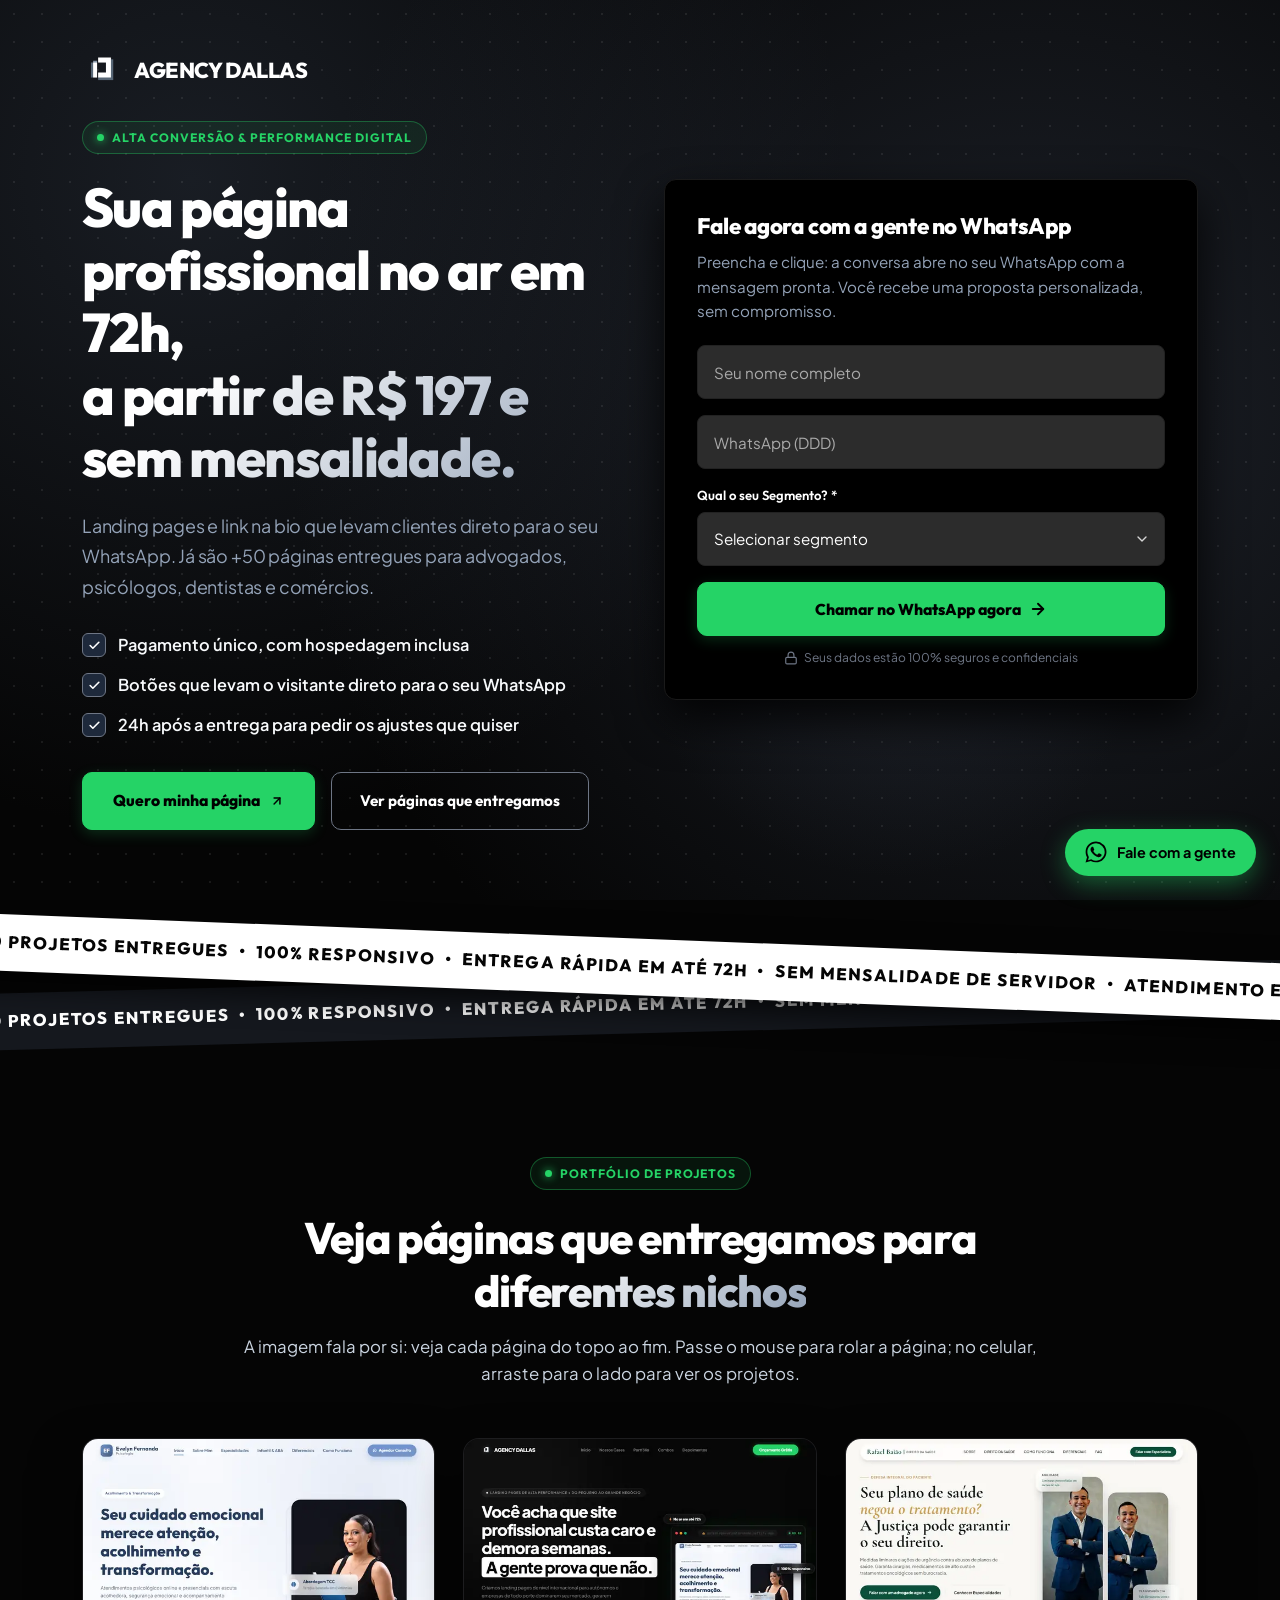
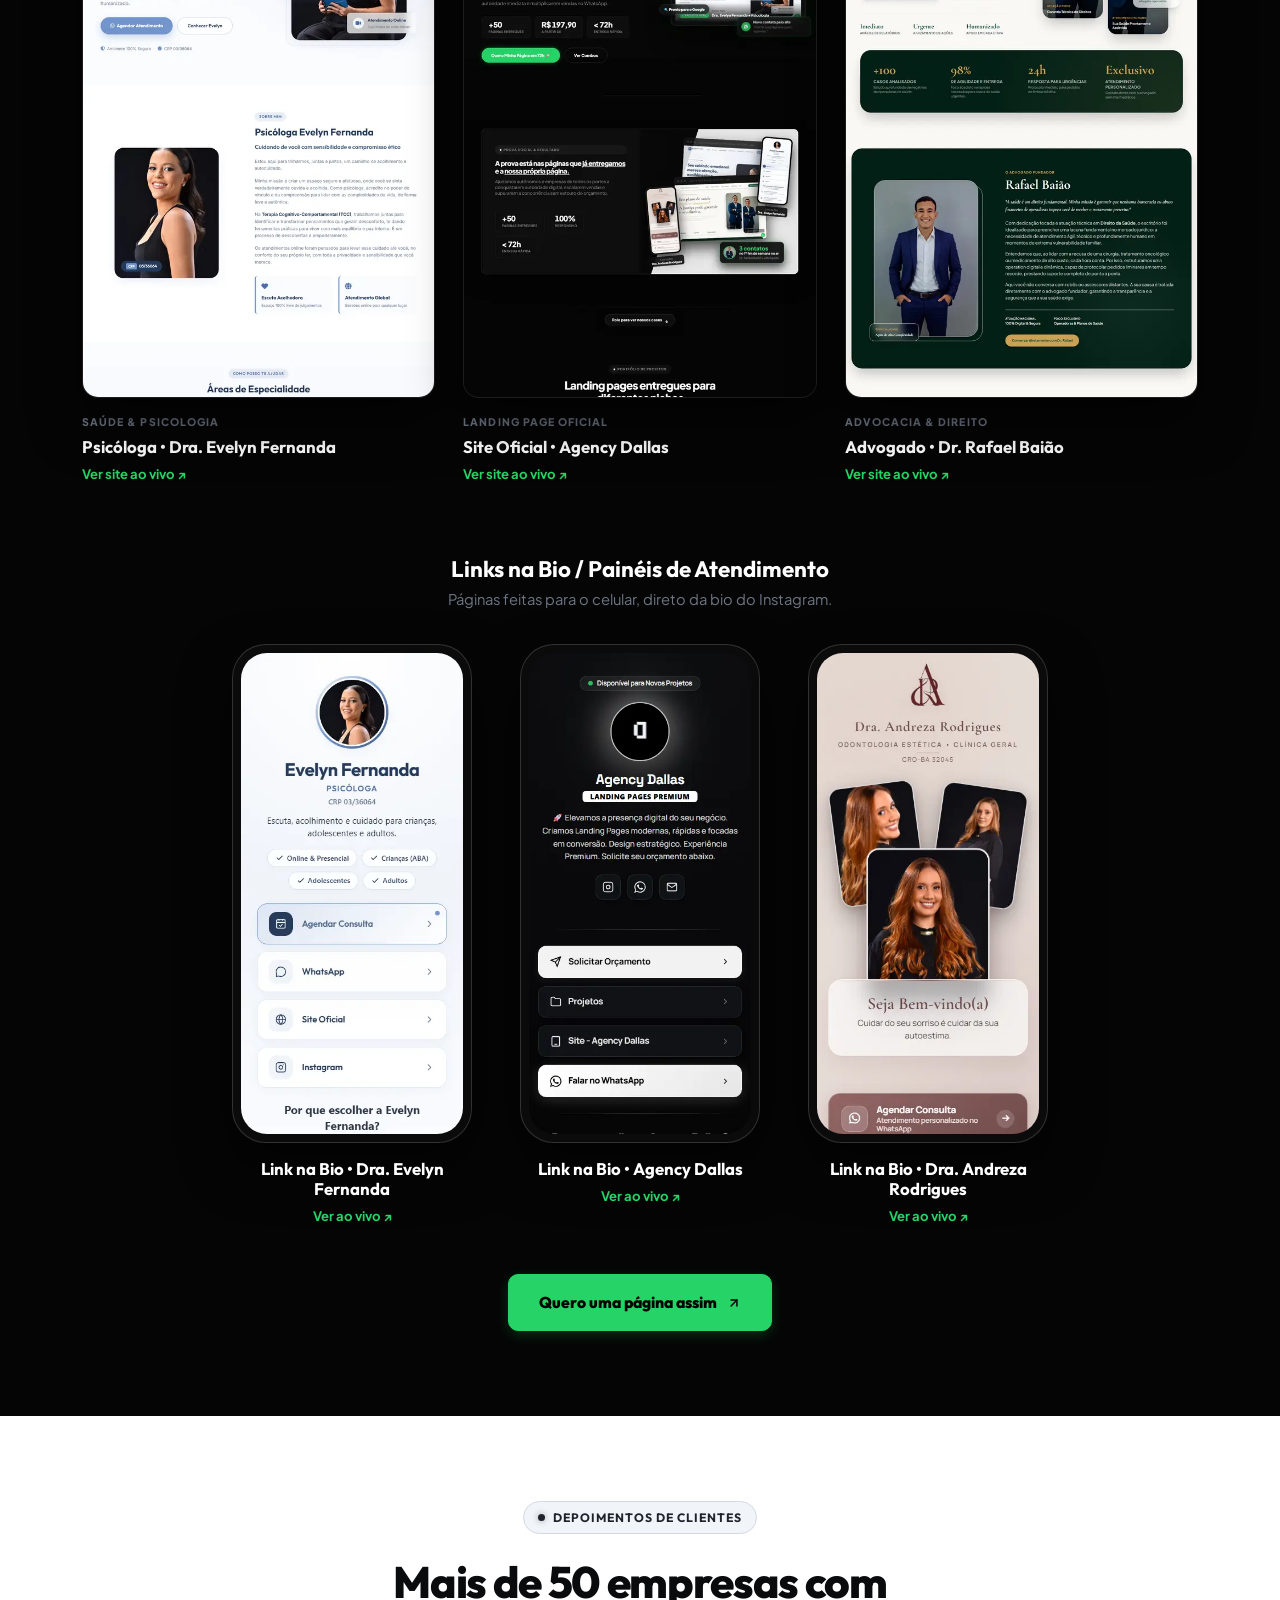
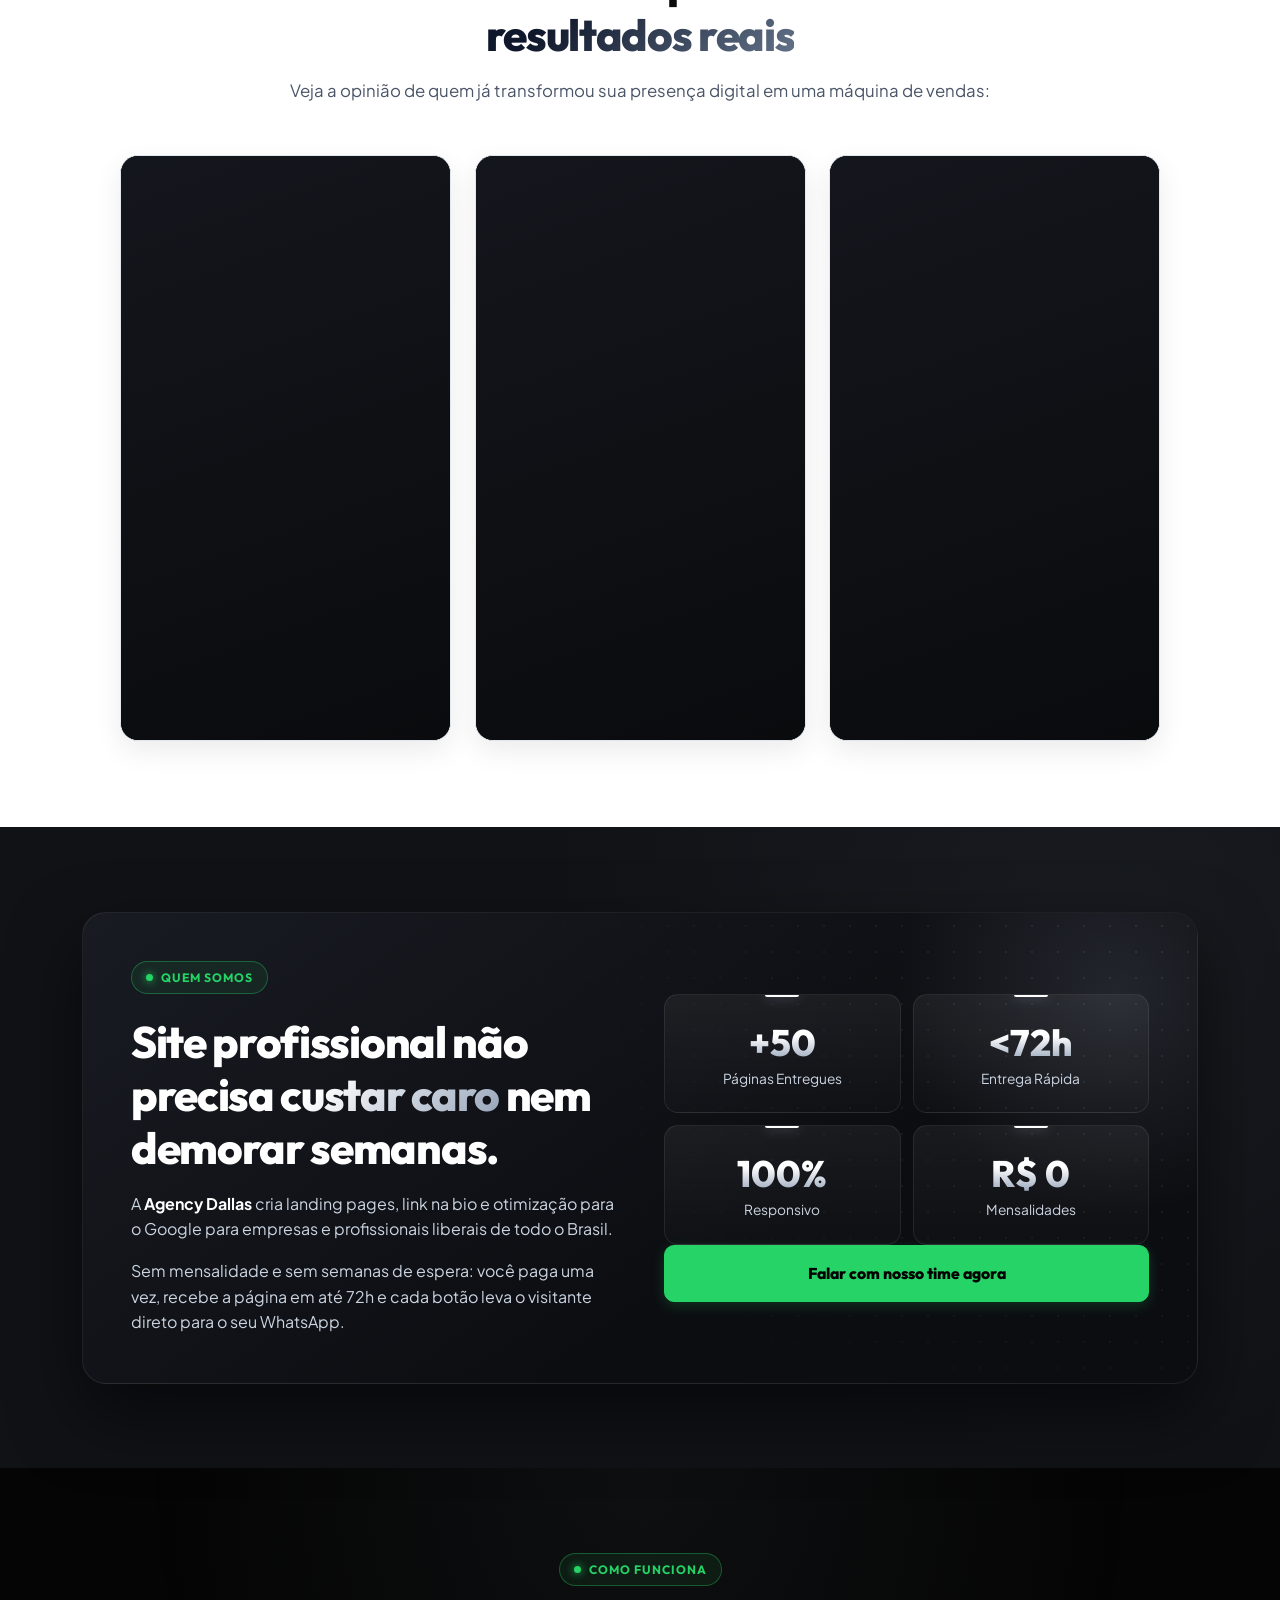
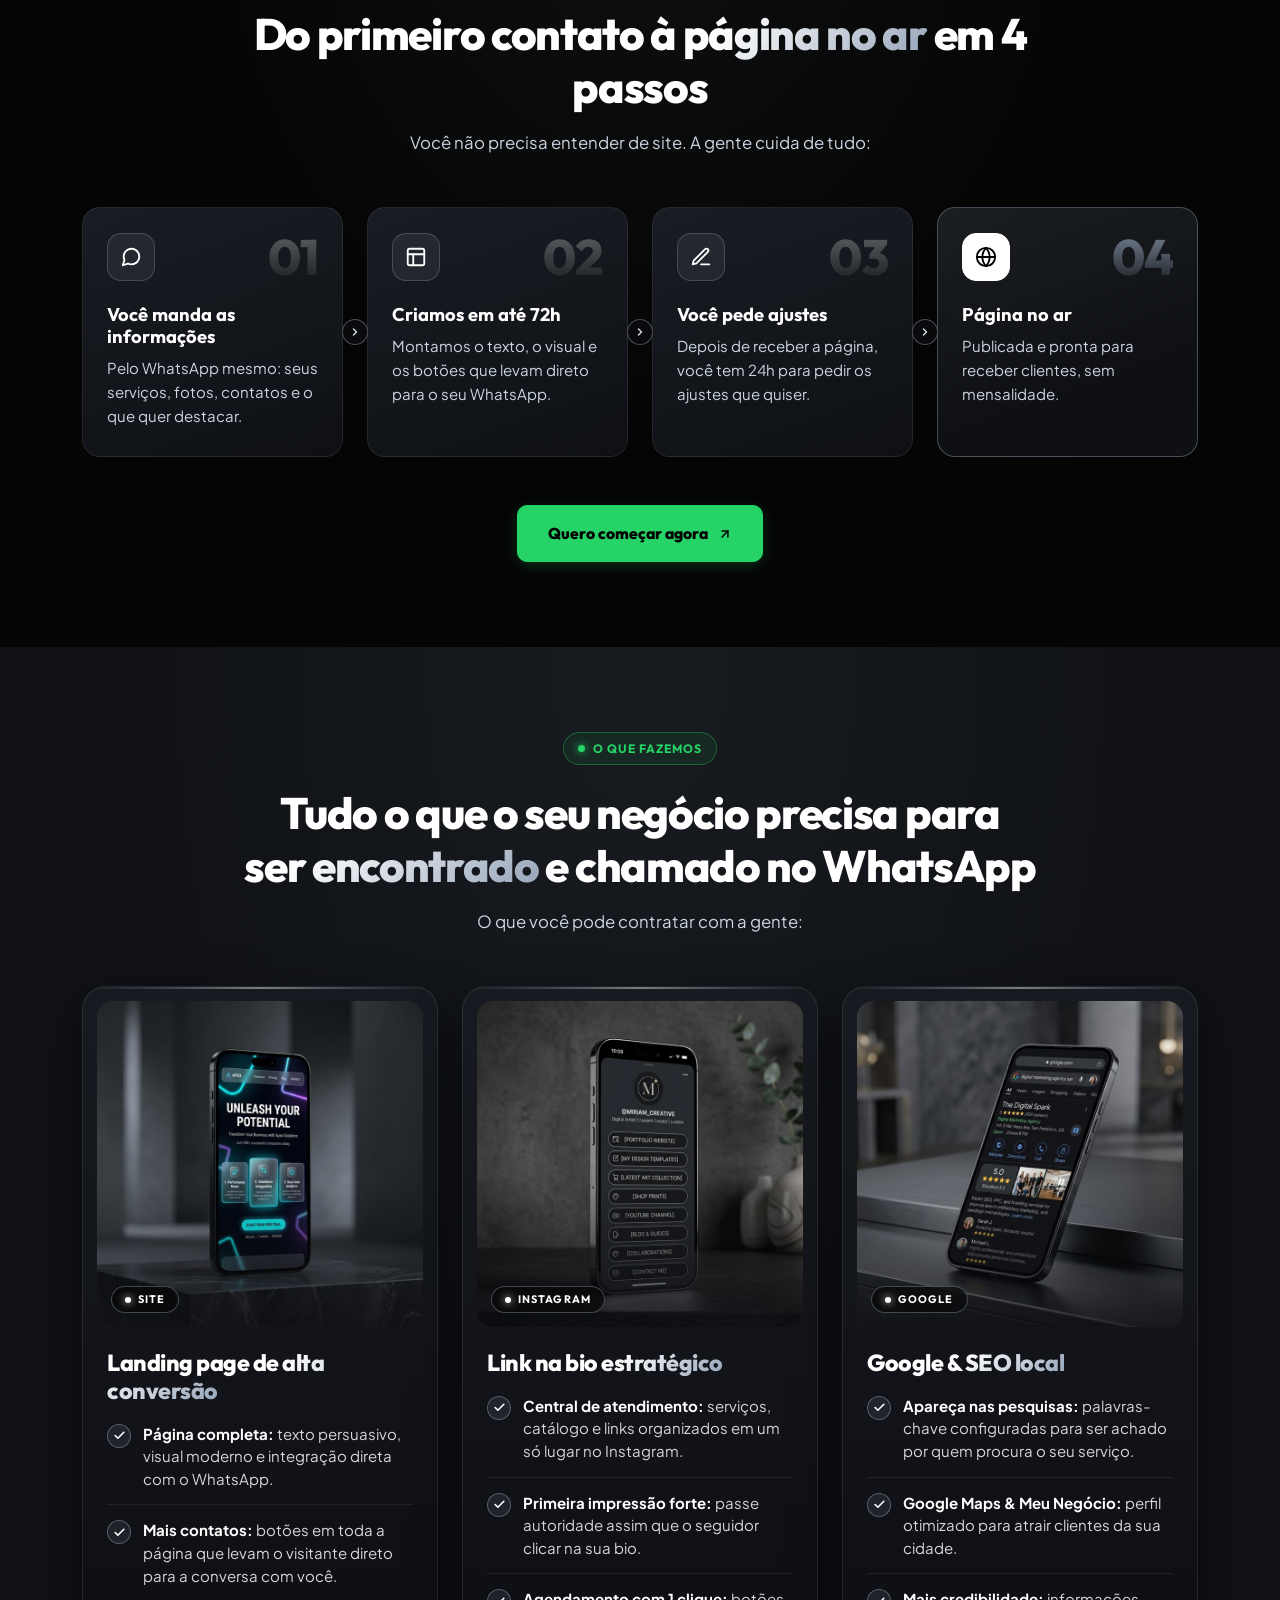
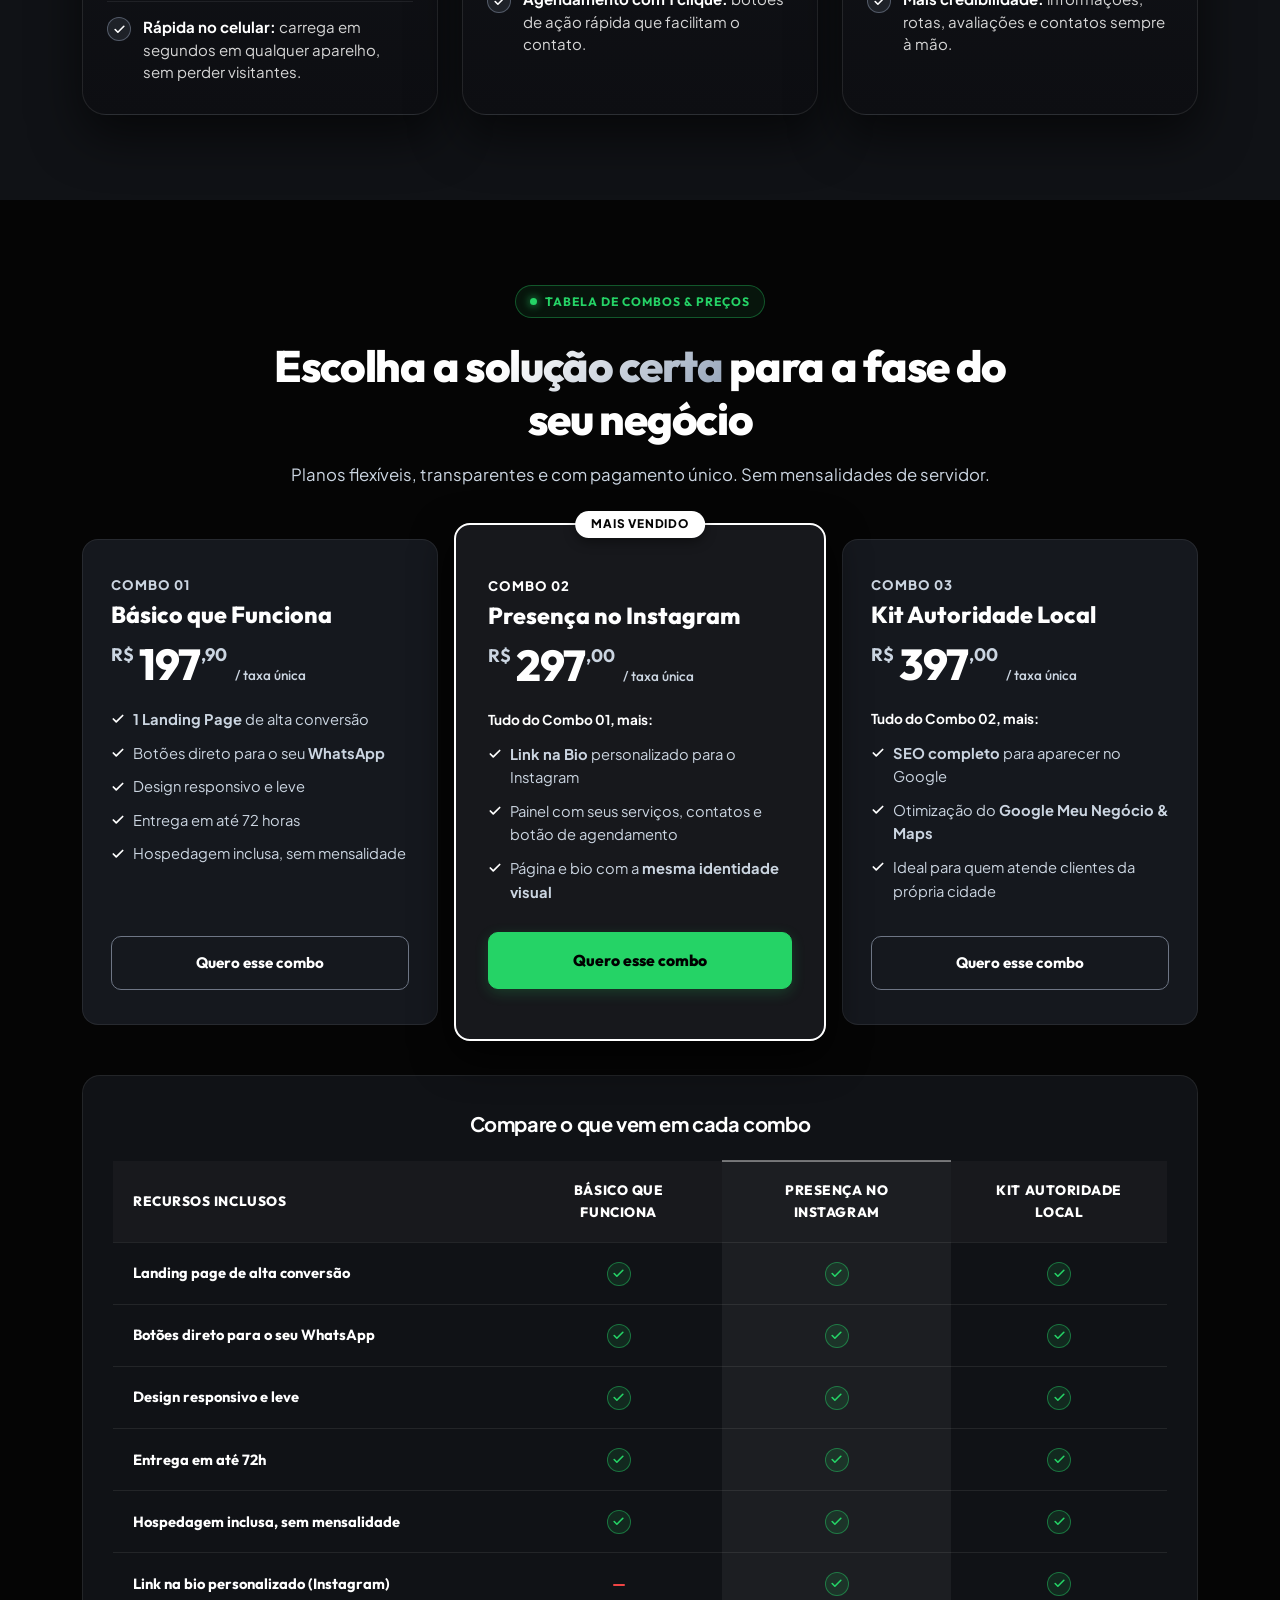
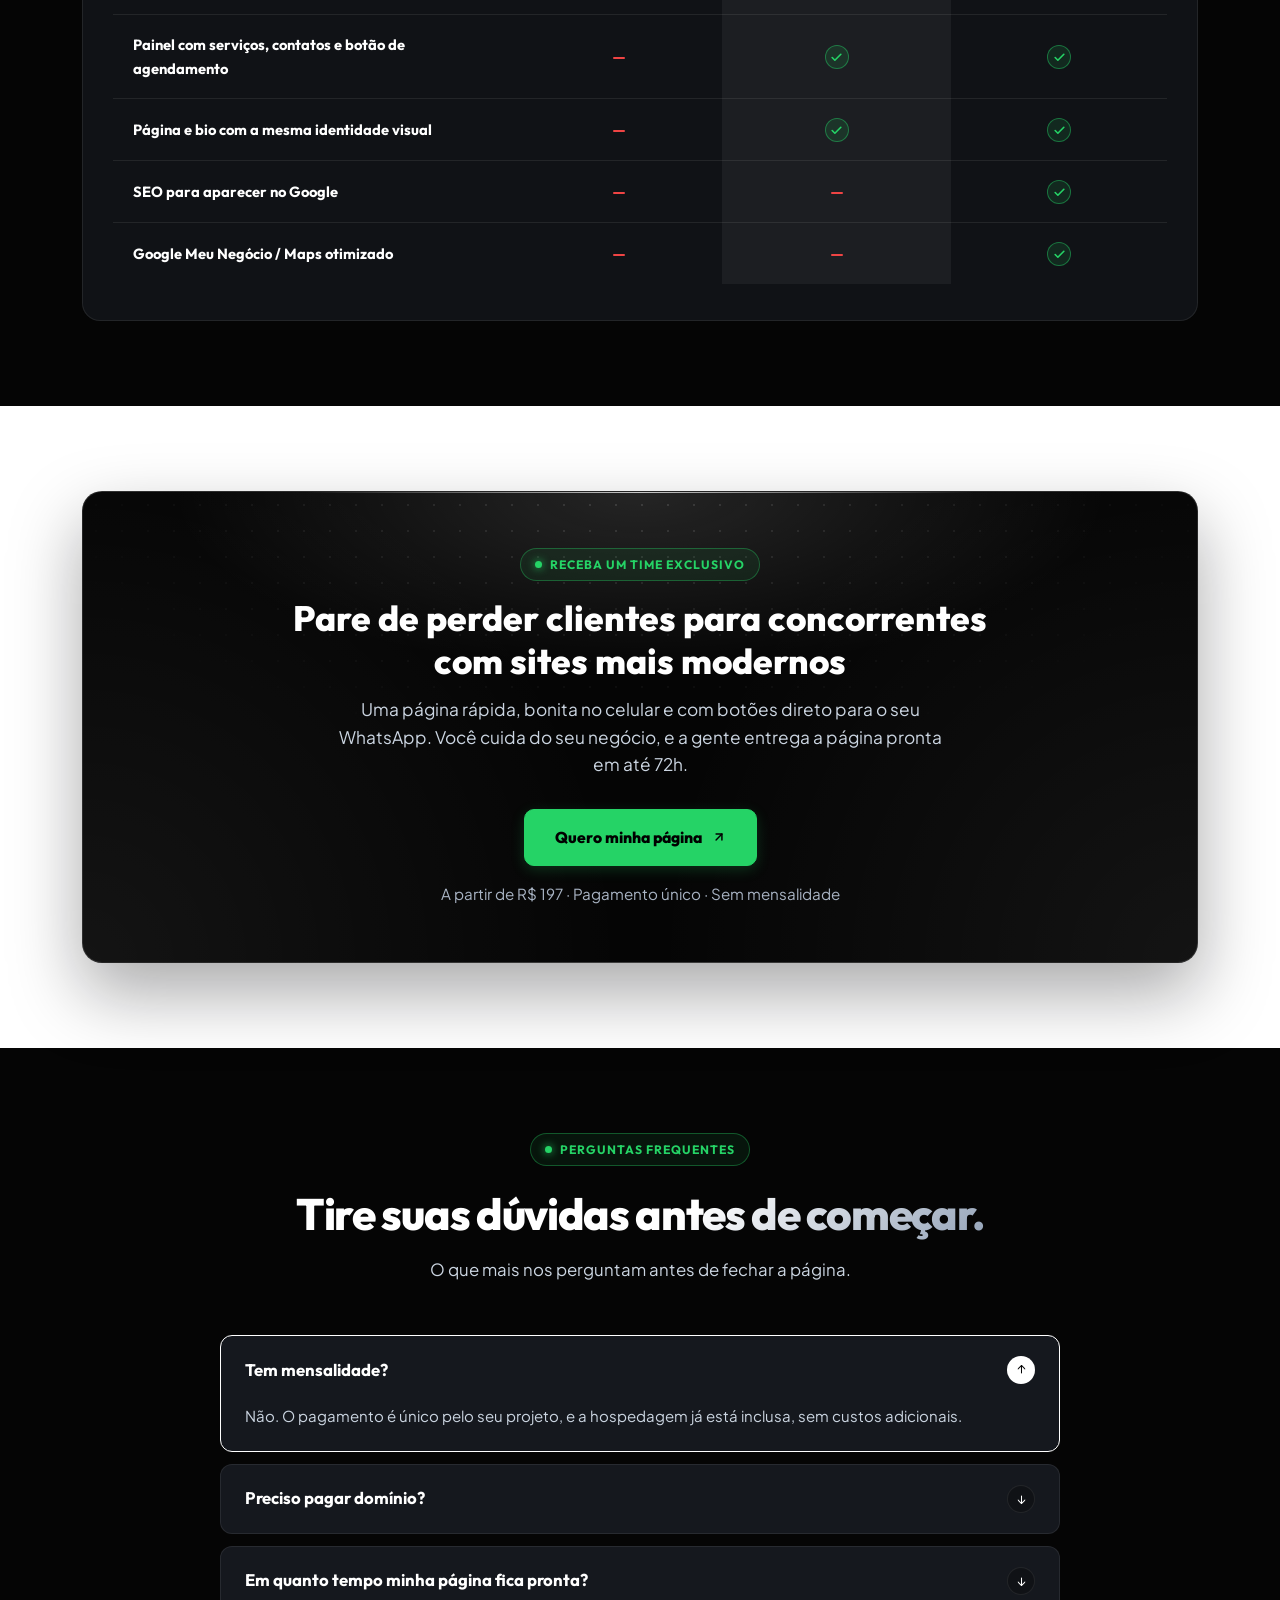
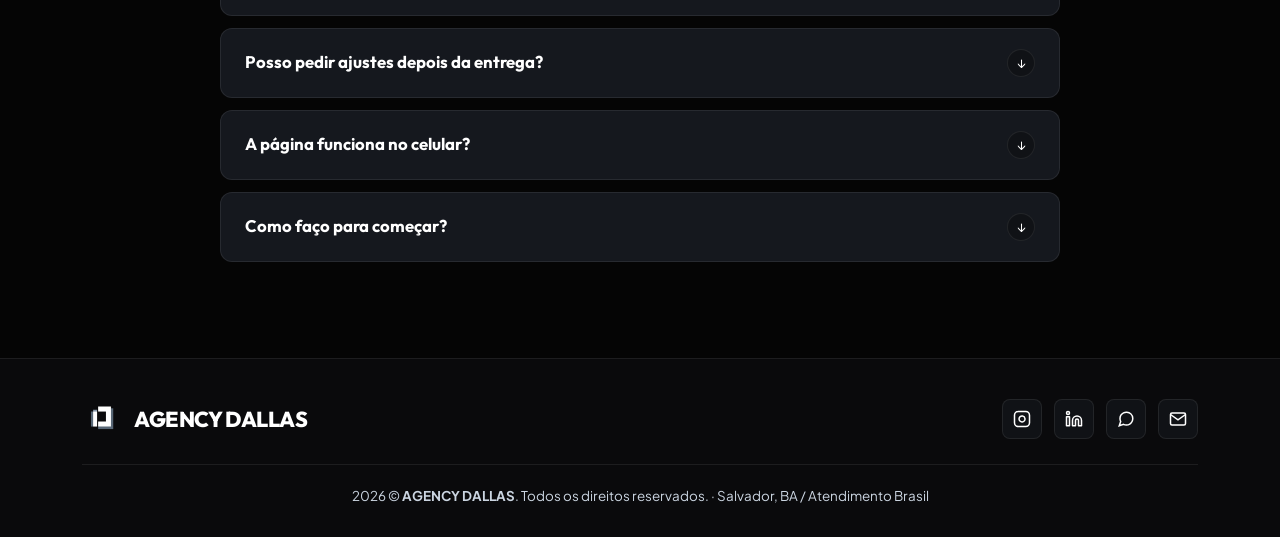
==== commit bd99d81c: "Merge branch 'YLC-dallas' of https://github.com/yurileall/pag-convercao-agency-dallas into YLC-dalla" ====
--- a/index.html
+++ b/index.html
@@ -6,30 +6,37 @@
   <meta name="viewport" content="width=device-width, initial-scale=1.0">
   <title>Agency Dallas • Landing Pages, Link na Bio e Design que Vendem</title>
   <meta name="description"
-    content="Aumente as vendas da sua empresa com landing pages de alta conversão e link na bio profissional. Entrega em até 72h sem mensalidade.">
+    content="Sua página profissional no ar em 72h, a partir de R$ 197 e sem mensalidade. Landing pages e link na bio que levam clientes direto para o seu WhatsApp.">
   <meta property="og:title" content="Agency Dallas • Páginas e Design de Alta Conversão">
   <meta property="og:description"
     content="Transforme seu posicionamento digital em uma máquina de novos clientes e vendas no WhatsApp.">
   <meta property="og:type" content="website">
   <meta property="og:locale" content="pt_BR">
+  <!-- Imagem de prévia no WhatsApp/Instagram (1200×630). Precisa de URL absoluta:
+       fica hospedada no site oficial. Cópia local em assets/og-image.jpg. -->
+  <meta property="og:image" content="https://agencydallas.netlify.app/og-lp.jpg">
+  <meta property="og:image:width" content="1200">
+  <meta property="og:image:height" content="630">
+  <meta property="og:image:alt" content="Agency Dallas: sua página profissional no ar em 72h, a partir de R$ 197">
+  <meta name="twitter:card" content="summary_large_image">
+  <meta name="twitter:image" content="https://agencydallas.netlify.app/og-lp.jpg">
   <link rel="icon" type="image/png" href="https://agencydallas.netlify.app/logo.png">
 
   <!-- Google Fonts: Outfit & Plus Jakarta Sans -->
   <link rel="preconnect" href="https://fonts.googleapis.com">
   <link rel="preconnect" href="https://fonts.gstatic.com" crossorigin>
-  <link href="https://fonts.googleapis.com/css2?family=Outfit:wght@400;500;600;700;800;900&family=Plus+Jakarta+Sans:wght@300;400;500;600;700;800;900&display=swap" rel="stylesheet">
-
-  <!-- Bootstrap 5 CSS -->
-  <link rel="stylesheet" href="https://cdn.jsdelivr.net/npm/bootstrap@5.3.3/dist/css/bootstrap.min.css">
-
-  <!-- Swiper CSS (Alpha Style Carousel) -->
-  <link rel="stylesheet" href="https://cdn.jsdelivr.net/npm/swiper@11/swiper-bundle.min.css">
+  <link href="https://fonts.googleapis.com/css2?family=Outfit:wght@600;700;800&family=Plus+Jakarta+Sans:wght@400;600;700;800&display=swap" rel="stylesheet">
+
 
   <!-- Custom CSS -->
   <link rel="stylesheet" href="css/style.css">
 </head>
 
-<body>
+<body data-variante="A">
+  <!-- Ícone de check: desenhado uma vez aqui e reaproveitado na página com <use> -->
+  <svg width="0" height="0" style="position: absolute;" aria-hidden="true">
+    <symbol id="ico-check" viewBox="0 0 24 24" fill="none" stroke="currentColor" stroke-width="3" stroke-linecap="round" stroke-linejoin="round"><polyline points="20 6 9 17 4 12"></polyline></symbol>
+  </svg>
 
   <!--  HERO SECTION + FORMULÁRIO DE QUALIFICAÇÃO -->
   <header class="lp-section-hero" id="topo">
@@ -40,7 +47,7 @@
         <div class="col-lg-6">
           <div class="mb-4">
             <a href="#topo" class="lp-logo-brand">
-              <img src="assets/logo-dallas.png" alt="Agency Dallas" class="img-fluid" style="max-height: 40px;">
+              <img src="assets/logo-dallas.png" alt="Agency Dallas" width="40" height="40" style="height: 40px; width: auto;">
               <span>AGENCY DALLAS</span>
             </a>
           </div>
@@ -51,35 +58,35 @@
           </div>
 
           <h1 class="lp-title-main">
-            Fazemos a sua empresa faturar mais com <span class="highlight">Landing Pages e Design que vendem</span>
+            Sua página profissional no ar em 72h, <span class="highlight">a partir de R$ 197 e sem mensalidade.</span>
           </h1>
 
           <p class="lp-subtitle">
-            Agende um atendimento rápido e descubra como transformamos o seu posicionamento em uma máquina contínua de novos contatos e vendas diretas no WhatsApp.
+            Landing pages e link na bio que levam clientes direto para o seu WhatsApp. Já são +50 páginas entregues para advogados, psicólogos, dentistas e comércios.
           </p>
 
           <ul class="lp-check-list">
             <li>
-              <span class="lp-check-icon">✓</span>
-              <span>Marketing, páginas e design focados 100% em VENDAS</span>
+              <span class="lp-check-icon"><svg class="lp-ico-check" aria-hidden="true"><use href="#ico-check"></use></svg></span>
+              <span>Pagamento único, com hospedagem inclusa</span>
             </li>
             <li>
-              <span class="lp-check-icon">✓</span>
-              <span>Especialistas em Landing Pages de Alta Conversão e Link na Bio Otimizado</span>
+              <span class="lp-check-icon"><svg class="lp-ico-check" aria-hidden="true"><use href="#ico-check"></use></svg></span>
+              <span>Botões que levam o visitante direto para o seu WhatsApp</span>
             </li>
             <li>
-              <span class="lp-check-icon">✓</span>
-              <span>Entrega rápida em até 72h sem mensalidades de servidor</span>
+              <span class="lp-check-icon"><svg class="lp-ico-check" aria-hidden="true"><use href="#ico-check"></use></svg></span>
+              <span>24h após a entrega para pedir os ajustes que quiser</span>
             </li>
           </ul>
 
           <div class="d-flex flex-wrap gap-3">
             <a href="#formulario-conversao" class="btn-dallas-primary">
-              <span>Quero resultados como esse</span>
+              <span>Quero minha página</span>
               <svg width="14" height="14" viewBox="0 0 24 24" fill="none" stroke="currentColor" stroke-width="2.5" stroke-linecap="round" stroke-linejoin="round"><line x1="7" y1="17" x2="17" y2="7"></line><polyline points="7 7 17 7 17 17"></polyline></svg>
             </a>
-            <a href="#combos" class="btn-dallas-outline">
-              <span>Ver Planos & Combos</span>
+            <a href="#portfolio" class="btn-dallas-outline">
+              <span>Ver páginas que entregamos</span>
             </a>
           </div>
         </div>
@@ -87,10 +94,14 @@
         <!-- LADO DIREITO: FORMULÁRIO DE QUALIFICAÇÃO -->
         <div class="col-lg-6">
           <div class="lp-form-card" id="formulario-conversao">
-            <h2 class="lp-form-title">Solicite sua Proposta Personalizada</h2>
-            <p class="lp-form-subtitle">Preencha os campos abaixo para receber o contato de um especialista:</p>
-
-            <form id="conversion-form" novalidate>
+            <h2 class="lp-form-title">Fale agora com a gente no WhatsApp</h2>
+            <p class="lp-form-subtitle">Preencha e clique: a conversa abre no seu WhatsApp com a mensagem pronta. Você recebe uma proposta personalizada, sem compromisso.</p>
+
+            <!-- Netlify Forms: registra o lead antes de redirecionar para o WhatsApp -->
+            <form id="conversion-form" name="lead-conversao" method="POST" data-netlify="true" netlify-honeypot="bot-field" novalidate>
+              <input type="hidden" name="form-name" value="lead-conversao">
+              <p class="d-none"><label>Não preencha: <input name="bot-field" tabindex="-1" autocomplete="off"></label></p>
+
               <!-- Hidden UTMs e Tracking -->
               <input type="hidden" name="utm_source" id="form-utm-source">
               <input type="hidden" name="utm_medium" id="form-utm-medium">
@@ -103,20 +114,21 @@
               <input type="hidden" name="creation_time" id="form-creation-time">
 
               <input type="hidden" id="form-field-servico" name="servico" value="">
+              <input type="hidden" name="variante" class="js-variante" value="">
 
               <div class="lp-field-group">
                 <label for="form-field-nome" class="lp-label lp-label-hidden">Seu Nome *</label>
-                <input type="text" id="form-field-nome" class="lp-input" placeholder="Seu nome completo" required>
+                <input type="text" id="form-field-nome" name="nome" autocomplete="name" class="lp-input" placeholder="Seu nome completo" required>
               </div>
 
               <div class="lp-field-group">
                 <label for="form-field-telefone" class="lp-label lp-label-hidden">WhatsApp com DDD *</label>
-                <input type="tel" id="form-field-telefone" class="lp-input" placeholder="WhatsApp (DDD)" maxlength="15" required>
+                <input type="tel" id="form-field-telefone" name="whatsapp" autocomplete="tel-national" class="lp-input" placeholder="WhatsApp (DDD)" maxlength="15" required>
               </div>
 
               <div class="lp-field-group">
                 <label for="form-field-segmento" class="lp-label">Qual o seu Segmento? *</label>
-                <select id="form-field-segmento" class="lp-select" required>
+                <select id="form-field-segmento" name="segmento" class="lp-select" required>
                   <option value="">Selecionar segmento</option>
                   <option value="Saúde, Medicina & Psicologia">Saúde, Medicina & Psicologia</option>
                   <option value="Advocacia & Serviços Jurídicos">Advocacia & Serviços Jurídicos</option>
@@ -130,7 +142,7 @@
               </div>
 
               <button type="submit" class="lp-form-submit-btn mt-3">
-                <span>Quero atrair mais clientes hoje</span>
+                <span>Chamar no WhatsApp agora</span>
                 <svg width="18" height="18" viewBox="0 0 24 24" fill="none" stroke="currentColor" stroke-width="2.5" stroke-linecap="round" stroke-linejoin="round"><line x1="5" y1="12" x2="19" y2="12"></line><polyline points="12 5 19 12 12 19"></polyline></svg>
               </button>
 
@@ -151,26 +163,125 @@
   <section class="lp-marquee-container">
     <div class="lp-marquee-track-1">
       <div class="marquee-content">
-        +50 PROJETOS ENTREGUES &nbsp;•&nbsp; +100% RESPONSIVO &nbsp;•&nbsp; ENTREGA RÁPIDA EM ATÉ 72H &nbsp;•&nbsp; SEM MENSALIDADE DE SERVIDOR &nbsp;•&nbsp; ATENDIMENTO EM TODO O BRASIL &nbsp;•&nbsp; DESIGN DE ALTO PADRÃO &nbsp;•&nbsp; +50 PROJETOS ENTREGUES &nbsp;•&nbsp; +100% RESPONSIVO &nbsp;•&nbsp; ENTREGA RÁPIDA EM ATÉ 72H &nbsp;•&nbsp; SEM MENSALIDADE DE SERVIDOR &nbsp;•&nbsp; ATENDIMENTO EM TODO O BRASIL &nbsp;•&nbsp;
+        +50 PROJETOS ENTREGUES &nbsp;•&nbsp; 100% RESPONSIVO &nbsp;•&nbsp; ENTREGA RÁPIDA EM ATÉ 72H &nbsp;•&nbsp; SEM MENSALIDADE DE SERVIDOR &nbsp;•&nbsp; ATENDIMENTO EM TODO O BRASIL &nbsp;•&nbsp; A PARTIR DE R$ 197 &nbsp;•&nbsp; +50 PROJETOS ENTREGUES &nbsp;•&nbsp; 100% RESPONSIVO &nbsp;•&nbsp; ENTREGA RÁPIDA EM ATÉ 72H &nbsp;•&nbsp; SEM MENSALIDADE DE SERVIDOR &nbsp;•&nbsp; ATENDIMENTO EM TODO O BRASIL &nbsp;•&nbsp;
       </div>
     </div>
     <div class="lp-marquee-track-2">
       <div class="marquee-content">
-        +50 PROJETOS ENTREGUES &nbsp;•&nbsp; +100% RESPONSIVO &nbsp;•&nbsp; ENTREGA RÁPIDA EM ATÉ 72H &nbsp;•&nbsp; SEM MENSALIDADE DE SERVIDOR &nbsp;•&nbsp; ATENDIMENTO EM TODO O BRASIL &nbsp;•&nbsp; DESIGN DE ALTO PADRÃO &nbsp;•&nbsp; +50 PROJETOS ENTREGUES &nbsp;•&nbsp; +100% RESPONSIVO &nbsp;•&nbsp; ENTREGA RÁPIDA EM ATÉ 72H &nbsp;•&nbsp; SEM MENSALIDADE DE SERVIDOR &nbsp;•&nbsp; ATENDIMENTO EM TODO O BRASIL &nbsp;•&nbsp;
+        +50 PROJETOS ENTREGUES &nbsp;•&nbsp; 100% RESPONSIVO &nbsp;•&nbsp; ENTREGA RÁPIDA EM ATÉ 72H &nbsp;•&nbsp; SEM MENSALIDADE DE SERVIDOR &nbsp;•&nbsp; ATENDIMENTO EM TODO O BRASIL &nbsp;•&nbsp; A PARTIR DE R$ 197 &nbsp;•&nbsp; +50 PROJETOS ENTREGUES &nbsp;•&nbsp; 100% RESPONSIVO &nbsp;•&nbsp; ENTREGA RÁPIDA EM ATÉ 72H &nbsp;•&nbsp; SEM MENSALIDADE DE SERVIDOR &nbsp;•&nbsp; ATENDIMENTO EM TODO O BRASIL &nbsp;•&nbsp;
       </div>
     </div>
   </section>
 
-  <!-- SEÇÃO 1: DEPOIMENTOS & RESULTADOS REAIS -->
-  <section class="lp-section" id="depoimentos">
+  <!-- SEÇÃO PORTFÓLIO: PÁGINAS QUE ENTREGAMOS (MESMO ESTILO DO SITE PRINCIPAL) -->
+  <section class="lp-section" id="portfolio">
     <div class="container">
       <div class="lp-section-header">
         <div class="lp-eyebrow">
           <span class="lp-eyebrow-dot"></span>
-          <span>👤 DEPOIMENTOS DE CLIENTES</span>
+          <span>PORTFÓLIO DE PROJETOS</span>
         </div>
         <h2 class="lp-section-title">
-          MAIS DE <span class="strong">50 EMPRESAS</span> COM <span class="strong">RESULTADOS REAIS</span>. ISSO É <span class="strong">AGENCY DALLAS</span>.
+          Veja páginas que entregamos para <span class="strong">diferentes nichos</span>
+        </h2>
+        <p class="lp-section-desc">
+          A imagem fala por si: veja cada página do topo ao fim. Passe o mouse para rolar a página; no celular, arraste para o lado para ver os projetos.
+        </p>
+      </div>
+
+      <!-- GALERIA: páginas inteiras dos projetos (passe o mouse para rolar) -->
+      <div class="lp-gallery-columns">
+        <a class="lp-gallery-item" href="https://psicologaevelynfernanda.netlify.app/" target="_blank" rel="noopener">
+          <div class="lp-gallery-window">
+            <img src="assets/galeria/evelyn-fernanda.webp" alt="Página completa da landing page da Dra. Evelyn Fernanda" loading="lazy">
+          </div>
+          <div class="lp-gallery-caption">
+            <span class="lp-gallery-niche">Saúde &amp; Psicologia</span>
+            <h3>Psicóloga • Dra. Evelyn Fernanda</h3>
+            <span class="lp-gallery-link">Ver site ao vivo ↗</span>
+          </div>
+        </a>
+        <a class="lp-gallery-item" href="https://agencydallas.netlify.app/" target="_blank" rel="noopener">
+          <div class="lp-gallery-window">
+            <img src="assets/galeria/agency-dallas.webp" alt="Página completa do site oficial da Agency Dallas" loading="lazy">
+          </div>
+          <div class="lp-gallery-caption">
+            <span class="lp-gallery-niche">Landing Page Oficial</span>
+            <h3>Site Oficial • Agency Dallas</h3>
+            <span class="lp-gallery-link">Ver site ao vivo ↗</span>
+          </div>
+        </a>
+        <a class="lp-gallery-item" href="https://advrafaelbaiao.netlify.app/" target="_blank" rel="noopener">
+          <div class="lp-gallery-window">
+            <img src="assets/galeria/rafael-baiao.webp" alt="Página completa da landing page do Dr. Rafael Baião" loading="lazy">
+          </div>
+          <div class="lp-gallery-caption">
+            <span class="lp-gallery-niche">Advocacia &amp; Direito</span>
+            <h3>Advogado • Dr. Rafael Baião</h3>
+            <span class="lp-gallery-link">Ver site ao vivo ↗</span>
+          </div>
+        </a>
+      </div>
+
+      <div class="lp-gallery-phones-header">
+        <h3>Links na Bio / Painéis de Atendimento</h3>
+        <p>Páginas feitas para o celular, direto da bio do Instagram.</p>
+      </div>
+      <div class="lp-gallery-phones">
+        <a class="lp-gallery-phone" href="https://evelynfernandabio.netlify.app/" target="_blank" rel="noopener">
+          <div class="lp-gallery-phone-frame">
+            <div class="lp-gallery-window lp-gallery-window--phone">
+              <img src="assets/galeria/evelyn-fernanda-bio.webp" alt="Link na Bio da Dra. Evelyn Fernanda" loading="lazy">
+            </div>
+          </div>
+          <div class="lp-gallery-caption">
+            <h3>Link na Bio • Dra. Evelyn Fernanda</h3>
+            <span class="lp-gallery-link">Ver ao vivo ↗</span>
+          </div>
+        </a>
+        <a class="lp-gallery-phone" href="https://agencydallasbio.netlify.app/" target="_blank" rel="noopener">
+          <div class="lp-gallery-phone-frame">
+            <div class="lp-gallery-window lp-gallery-window--phone">
+              <img src="assets/galeria/agency-dallas-bio.webp" alt="Link na Bio da Agency Dallas" loading="lazy">
+            </div>
+          </div>
+          <div class="lp-gallery-caption">
+            <h3>Link na Bio • Agency Dallas</h3>
+            <span class="lp-gallery-link">Ver ao vivo ↗</span>
+          </div>
+        </a>
+        <a class="lp-gallery-phone" href="https://draandrezarodriguesbio.netlify.app/" target="_blank" rel="noopener">
+          <div class="lp-gallery-phone-frame">
+            <div class="lp-gallery-window lp-gallery-window--phone">
+              <img src="assets/galeria/andreza-rodrigues-bio.webp" alt="Link na Bio da Dra. Andreza Rodrigues" loading="lazy">
+            </div>
+          </div>
+          <div class="lp-gallery-caption">
+            <h3>Link na Bio • Dra. Andreza Rodrigues</h3>
+            <span class="lp-gallery-link">Ver ao vivo ↗</span>
+          </div>
+        </a>
+      </div>
+
+      <div class="text-center mt-5">
+        <a href="#formulario-conversao" class="btn-dallas-primary">
+          <span>Quero uma página assim</span>
+          <svg width="14" height="14" viewBox="0 0 24 24" fill="none" stroke="currentColor" stroke-width="2.5" stroke-linecap="round" stroke-linejoin="round"><line x1="7" y1="17" x2="17" y2="7"></line><polyline points="7 7 17 7 17 17"></polyline></svg>
+        </a>
+      </div>
+    </div>
+  </section>
+
+  <!-- SEÇÃO 1: DEPOIMENTOS & RESULTADOS REAIS -->
+  <section class="lp-section" id="depoimentos">
+    <div class="container">
+      <div class="lp-section-header">
+        <div class="lp-eyebrow">
+          <span class="lp-eyebrow-dot"></span>
+          <span>DEPOIMENTOS DE CLIENTES</span>
+        </div>
+        <h2 class="lp-section-title">
+          Mais de 50 empresas com <span class="strong">resultados reais</span>
         </h2>
         <p class="lp-section-desc">
           Veja a opinião de quem já transformou sua presença digital em uma máquina de vendas:
@@ -207,15 +318,17 @@
               <span>QUEM SOMOS</span>
             </div>
             <h2 class="lp-section-title text-start mb-3">
-              <span class="strong">REFERÊNCIA</span> EM <span class="strong">LANDING PAGES E DESIGN DE ALTA CONVERSÃO</span> E PARCEIRA DO <span class="strong">SEU SUCESSO</span>.
+              Site profissional não precisa <span class="strong">custar caro</span> nem demorar semanas.
             </h2>
             <p class="text-dallas-light mb-3">
-              Na <strong class="text-dallas-white">Agency Dallas</strong>, não somos apenas uma agência; somos a parceira estratégica para empresas e profissionais liberais que buscam presença digital imponente, moderna e focada em resultados.
+              A <strong class="text-dallas-white">Agency Dallas</strong> cria landing pages, link na bio e otimização para o Google para empresas e profissionais liberais de todo o Brasil.
             </p>
             <p class="text-dallas-light mb-0">
-              Eliminamos o estresse de sites lentos, custos exorbitantes e mensalidades abusivas. Nossa metodologia integra design de nível internacional, velocidade extrema e gatilhos de conversão direcionados para o seu WhatsApp.
+              Sem mensalidade e sem semanas de espera: você paga uma vez, recebe a página em até 72h e cada botão leva o visitante direto para o seu WhatsApp.
             </p>
-
+          </div>
+
+          <div class="col-lg-6">
             <div class="lp-stats-grid">
               <div class="lp-stat-box">
                 <div class="lp-stat-number">+50</div>
@@ -234,245 +347,187 @@
                 <div class="lp-stat-label">Mensalidades</div>
               </div>
             </div>
-          </div>
-
-          <div class="col-lg-6 text-center">
-            <div class="p-4 bg-dallas-black border-dallas border rounded-4 text-start">
-              <div class="d-flex align-items-center gap-2 mb-3">
-                <span class="badge bg-light text-dark fw-bold px-3 py-2">ESTRUTURA DALLAS</span>
-                <span class="badge border text-light px-3 py-2">ATENDIMENTO BRASIL</span>
-              </div>
-              <h3 class="h4 text-white fw-bold mb-3">Tecnologia, Design & Vendas em Sintonia</h3>
-              <p class="text-dallas-light fs-6 mb-4">
-                Cada projeto é construído com código leve, otimização SEO e arquitetura mobile-first para garantir que seus visitantes se transformem em compradores reais.
-              </p>
-              <a href="#formulario-conversao" class="btn-dallas-primary w-100">
-                <span>Falar com nosso time agora</span>
-              </a>
-            </div>
+            <a href="#formulario-conversao" class="btn-dallas-primary w-100 mt-4">
+              <span>Falar com nosso time agora</span>
+            </a>
           </div>
         </div>
       </div>
     </div>
   </section>
 
-  <!-- SEÇÃO 3: O MÉTODO DALLAS (DIAGRAMA ESTILO ALPHA) -->
-  <section class="lp-section" id="metodo">
+  <!-- SEÇÃO 3: COMO FUNCIONA (4 PASSOS) -->
+  <section class="lp-section" id="como-funciona">
     <div class="container">
       <div class="lp-section-header">
         <div class="lp-eyebrow">
           <span class="lp-eyebrow-dot"></span>
-          <span>O MÉTODO DALLAS</span>
+          <span>COMO FUNCIONA</span>
         </div>
         <h2 class="lp-section-title">
-          EXISTE UM <span class="strong">MÉTODO COMPROVADO</span> PARA QUE SUA EMPRESA <span class="strong">NUNCA PARE</span> DE <span class="strong">VENDER</span>
+          Do primeiro contato à <span class="strong">página no ar</span> em 4 passos
         </h2>
         <p class="lp-section-desc">
-          Se você seguir, irá manter seu negócio faturando todos os dias:
+          Você não precisa entender de site. A gente cuida de tudo:
         </p>
       </div>
 
-      <!-- DIAGRAMA VISUAL COM LOGO E CONECTORES -->
-      <div class="lp-method-container">
-        <div class="lp-method-glow-bg"></div>
-
-        <!-- CONECTORES LADO ESQUERDO -->
-        <div class="lp-method-pointer pointer-left pos-engajamento">
-          <span>Autoridade & Design</span>
-          <span class="lp-pointer-line"></span>
-        </div>
-
-        <div class="lp-method-pointer pointer-left pos-ativacao">
-          <span>Tráfego & Atração</span>
-          <span class="lp-pointer-line"></span>
-        </div>
-
-        <!-- LOGO DALLAS CENTRALIZADO -->
-        <div class="lp-method-logo-wrapper">
-          <img src="assets/logo-dallas.png" alt="Logo Agency Dallas" class="lp-method-center-logo">
-          
-          <!-- BADGE INFERIOR: MONETIZAÇÃO -->
-          <div class="lp-method-bottom-badge">
-            <svg width="20" height="20" viewBox="0 0 24 24" fill="none" stroke="currentColor" stroke-width="2.2" stroke-linecap="round" stroke-linejoin="round"><path d="M6 3h12l4 6-10 12L2 9z"></path><path d="M11 3v6l-5-6"></path><path d="M13 3v6l5-6"></path><path d="M2 9h20"></path></svg>
-            <span>Lucro & Conversão</span>
-          </div>
-        </div>
-
-        <!-- CONECTORES LADO DIREITO -->
-        <div class="lp-method-pointer pointer-right pos-retencao">
-          <span>Landing Page Persuasiva</span>
-          <span class="lp-pointer-line"></span>
-        </div>
-
-        <div class="lp-method-pointer pointer-right pos-aquisicao">
-          <span>Vendas no WhatsApp</span>
-          <span class="lp-pointer-line"></span>
-        </div>
-
-        <div class="lp-method-pointer pointer-right pos-indicacao">
-          <span>Escala & Retenção</span>
-          <span class="lp-pointer-line"></span>
-        </div>
-
-        <!-- VERSÃO GRID PARA MOBILE -->
-        <div class="lp-method-pointers-mobile-grid d-lg-none">
-          <div class="lp-method-pointer"><span>• Autoridade & Design</span></div>
-          <div class="lp-method-pointer"><span>• Tráfego & Atração</span></div>
-          <div class="lp-method-pointer"><span>• Landing Page Persuasiva</span></div>
-          <div class="lp-method-pointer"><span>• Vendas no WhatsApp</span></div>
-          <div class="lp-method-pointer"><span>• Escala & Retenção</span></div>
-        </div>
+      <div class="lp-steps-grid">
+        <div class="lp-step-card">
+          <div class="lp-step-top">
+            <div class="lp-step-icon"><svg width="22" height="22" viewBox="0 0 24 24" fill="none" stroke="currentColor" stroke-width="2" stroke-linecap="round" stroke-linejoin="round" aria-hidden="true"><path d="M21 11.5a8.38 8.38 0 0 1-.9 3.8 8.5 8.5 0 0 1-7.6 4.7 8.38 8.38 0 0 1-3.8-.9L3 21l1.9-5.7a8.38 8.38 0 0 1-.9-3.8 8.5 8.5 0 0 1 4.7-7.6 8.38 8.38 0 0 1 3.8-.9h.5a8.48 8.48 0 0 1 8 8v.5z"></path></svg></div>
+            <div class="lp-step-number">01</div>
+          </div>
+          <h3 class="lp-step-title">Você manda as informações</h3>
+          <p class="lp-step-text">Pelo WhatsApp mesmo: seus serviços, fotos, contatos e o que quer destacar.</p>
+        </div>
+        <div class="lp-step-card">
+          <div class="lp-step-top">
+            <div class="lp-step-icon"><svg width="22" height="22" viewBox="0 0 24 24" fill="none" stroke="currentColor" stroke-width="2" stroke-linecap="round" stroke-linejoin="round" aria-hidden="true"><rect x="3" y="3" width="18" height="18" rx="2" ry="2"></rect><line x1="3" y1="9" x2="21" y2="9"></line><line x1="9" y1="21" x2="9" y2="9"></line></svg></div>
+            <div class="lp-step-number">02</div>
+          </div>
+          <h3 class="lp-step-title">Criamos em até 72h</h3>
+          <p class="lp-step-text">Montamos o texto, o visual e os botões que levam direto para o seu WhatsApp.</p>
+        </div>
+        <div class="lp-step-card">
+          <div class="lp-step-top">
+            <div class="lp-step-icon"><svg width="22" height="22" viewBox="0 0 24 24" fill="none" stroke="currentColor" stroke-width="2" stroke-linecap="round" stroke-linejoin="round" aria-hidden="true"><path d="M12 20h9"></path><path d="M16.5 3.5a2.121 2.121 0 0 1 3 3L7 19l-4 1 1-4L16.5 3.5z"></path></svg></div>
+            <div class="lp-step-number">03</div>
+          </div>
+          <h3 class="lp-step-title">Você pede ajustes</h3>
+          <p class="lp-step-text">Depois de receber a página, você tem 24h para pedir os ajustes que quiser.</p>
+        </div>
+        <div class="lp-step-card lp-step-card--final">
+          <div class="lp-step-top">
+            <div class="lp-step-icon"><svg width="22" height="22" viewBox="0 0 24 24" fill="none" stroke="currentColor" stroke-width="2" stroke-linecap="round" stroke-linejoin="round" aria-hidden="true"><circle cx="12" cy="12" r="10"></circle><line x1="2" y1="12" x2="22" y2="12"></line><path d="M12 2a15.3 15.3 0 0 1 4 10 15.3 15.3 0 0 1-4 10 15.3 15.3 0 0 1-4-10 15.3 15.3 0 0 1 4-10z"></path></svg></div>
+            <div class="lp-step-number">04</div>
+          </div>
+          <h3 class="lp-step-title">Página no ar</h3>
+          <p class="lp-step-text">Publicada e pronta para receber clientes, sem mensalidade.</p>
+        </div>
+      </div>
+
+      <div class="text-center mt-5">
+        <a href="#formulario-conversao" class="btn-dallas-primary">
+          <span>Quero começar agora</span>
+          <svg width="14" height="14" viewBox="0 0 24 24" fill="none" stroke="currentColor" stroke-width="2.5" stroke-linecap="round" stroke-linejoin="round"><line x1="7" y1="17" x2="17" y2="7"></line><polyline points="7 7 17 7 17 17"></polyline></svg>
+        </a>
       </div>
     </div>
   </section>
 
-  <!-- SEÇÃO 4: O QUE FAZEMOS (CARROSSEL SWIPER CENTRALIZADO COM CARDS LATERAIS) -->
+  <!-- SEÇÃO 4: O QUE FAZEMOS (3 CARDS EM GRADE; EMPILHADOS NO CELULAR) -->
   <section class="lp-section bg-dallas-surface" id="solucoes">
     <div class="container">
       <div class="lp-section-header">
         <div class="lp-eyebrow">
           <span class="lp-eyebrow-dot"></span>
-          <span>O QUE FAZEMOS?</span>
+          <span>O QUE FAZEMOS</span>
         </div>
         <h2 class="lp-section-title">
-          A <span class="strong">AGENCY DALLAS</span> CRIA ESTRATÉGIAS DE MARKETING <span class="strong">SOB MEDIDA</span> PARA O SEU NEGÓCIO
+          Tudo o que o seu negócio precisa para <span class="strong">ser encontrado</span> e chamado no WhatsApp
         </h2>
         <p class="lp-section-desc">
-          Soluções completas e validadas para potencializar seus contatos e vendas:
+          O que você pode contratar com a gente:
         </p>
       </div>
-    </div>
-
-    <!-- SWIPER FULL-WIDTH WRAPPER -->
-    <div class="lp-carousel-section-wrapper">
-      
-      <!-- BOTÕES DE NAVEGAÇÃO -->
-      <div class="lp-carousel-nav-wrapper">
-        <button class="lp-swiper-prev" aria-label="Slide Anterior">
-          <svg width="22" height="22" viewBox="0 0 24 24" fill="none" stroke="currentColor" stroke-width="2.5" stroke-linecap="round" stroke-linejoin="round"><polyline points="15 18 9 12 15 6"></polyline></svg>
-        </button>
-        <button class="lp-swiper-next" aria-label="Próximo Slide">
-          <svg width="22" height="22" viewBox="0 0 24 24" fill="none" stroke="currentColor" stroke-width="2.5" stroke-linecap="round" stroke-linejoin="round"><polyline points="9 18 15 12 9 6"></polyline></svg>
-        </button>
-      </div>
-
-      <div class="swiper lp-swiper">
-        <div class="swiper-wrapper">
-          
-          <!-- SLIDE 1: LANDING PAGE -->
-          <div class="swiper-slide">
-            <div class="lp-feature-card">
-              <div class="lp-feature-content">
-                <h3 class="lp-feature-title">LANDING PAGE <span class="highlight-tag">DE ALTA CONVERSÃO</span></h3>
-                
-                <ul class="lp-feature-bullets">
-                  <li class="lp-feature-item">
-                    <div class="lp-feature-check">✓</div>
-                    <div class="lp-feature-text">
-                      <strong>Estruturamos toda a sua página:</strong> desde a cópia persuasiva e visual moderno até a integração direta no WhatsApp.
-                    </div>
-                  </li>
-                  <li class="lp-feature-item">
-                    <div class="lp-feature-check">✓</div>
-                    <div class="lp-feature-text">
-                      <strong>Aumentamos seus contatos diários:</strong> estrutura validada para transformar cliques em clientes prontos para comprar.
-                    </div>
-                  </li>
-                  <li class="lp-feature-item">
-                    <div class="lp-feature-check">✓</div>
-                    <div class="lp-feature-text">
-                      <strong>Carregamento ultra-rápido e mobile-first:</strong> experiência fluida em qualquer aparelho para zero perda de visitantes.
-                    </div>
-                  </li>
-                </ul>
-              </div>
-
-              <div class="lp-feature-visual">
-                <img src="assets/foto-lp.jpg" alt="Landing Page" class="lp-feature-img">
-              </div>
-            </div>
-          </div>
-
-          <!-- SLIDE 2: LINK NA BIO -->
-          <div class="swiper-slide">
-            <div class="lp-feature-card">
-              <div class="lp-feature-content">
-                <h3 class="lp-feature-title">LINK NA BIO <span class="highlight-tag">ESTRATÉGICO</span></h3>
-                
-                <ul class="lp-feature-bullets">
-                  <li class="lp-feature-item">
-                    <div class="lp-feature-check">✓</div>
-                    <div class="lp-feature-text">
-                      <strong>Central inteligente de atendimento:</strong> organize seus serviços, catálogo e links em um painel interativo no Instagram.
-                    </div>
-                  </li>
-                  <li class="lp-feature-item">
-                    <div class="lp-feature-check">✓</div>
-                    <div class="lp-feature-text">
-                      <strong>Primeira impressão inesquecível:</strong> passe autoridade instantânea assim que o seguidor clicar na sua biografia.
-                    </div>
-                  </li>
-                  <li class="lp-feature-item">
-                    <div class="lp-feature-check">✓</div>
-                    <div class="lp-feature-text">
-                      <strong>Agendamentos com 1 clique:</strong> botões de ação rápida que facilitam o contato e aumentam suas conversões.
-                    </div>
-                  </li>
-                </ul>
-              </div>
-
-              <div class="lp-feature-visual">
-                <img src="assets/foto-bio.jpg" alt="Link na Bio" class="lp-feature-img">
-              </div>
-            </div>
-          </div>
-
-
-
-          <!-- SLIDE 4: SEO E GOOGLE MEU NEGÓCIO -->
-          <div class="swiper-slide">
-            <div class="lp-feature-card">
-              <div class="lp-feature-content">
-                <h3 class="lp-feature-title">OTIMIZAÇÃO GOOGLE <span class="highlight-tag">& SEO LOCAL</span></h3>
-                
-                <ul class="lp-feature-bullets">
-                  <li class="lp-feature-item">
-                    <div class="lp-feature-check">✓</div>
-                    <div class="lp-feature-text">
-                      <strong>Apareça nas pesquisas do Google:</strong> configurações técnicas de palavras-chave para ser achado por quem procura seu serviço.
-                    </div>
-                  </li>
-                  <li class="lp-feature-item">
-                    <div class="lp-feature-check">✓</div>
-                    <div class="lp-feature-text">
-                      <strong>Google Maps & Meu Negócio:</strong> perfil 100% otimizado para atrair clientes da sua cidade e região.
-                    </div>
-                  </li>
-                  <li class="lp-feature-item">
-                    <div class="lp-feature-check">✓</div>
-                    <div class="lp-feature-text">
-                      <strong>Mais credibilidade nas buscas:</strong> informações completas, rotas, avaliações e contatos sempre acessíveis.
-                    </div>
-                  </li>
-                </ul>
-              </div>
-
-              <div class="lp-feature-visual">
-                <img src="assets/foto-google.jpg" alt="Google SEO" class="lp-feature-img">
-              </div>
-            </div>
-          </div>
-
-        </div>
-      </div>
-
-      <!-- PAGINAÇÃO (DOTS) -->
-      <div class="lp-swiper-pagination"></div>
-
+
+      <div class="lp-features-grid">
+        <!-- LANDING PAGE -->
+        <article class="lp-feature-card">
+          <div class="lp-feature-visual">
+            <img src="assets/foto-lp-720.jpg" alt="Landing page aberta no celular e no computador" class="lp-feature-img" width="720" height="720" loading="lazy" decoding="async">
+            <span class="lp-feature-tag">Site</span>
+          </div>
+          <div class="lp-feature-content">
+            <h3 class="lp-feature-title">Landing page <span class="highlight-tag">de alta conversão</span></h3>
+            <ul class="lp-feature-bullets">
+              <li class="lp-feature-item">
+                <div class="lp-feature-check"><svg class="lp-ico-check" aria-hidden="true"><use href="#ico-check"></use></svg></div>
+                <div class="lp-feature-text">
+                  <strong>Página completa:</strong> texto persuasivo, visual moderno e integração direta com o WhatsApp.
+                </div>
+              </li>
+              <li class="lp-feature-item">
+                <div class="lp-feature-check"><svg class="lp-ico-check" aria-hidden="true"><use href="#ico-check"></use></svg></div>
+                <div class="lp-feature-text">
+                  <strong>Mais contatos:</strong> botões em toda a página que levam o visitante direto para a conversa com você.
+                </div>
+              </li>
+              <li class="lp-feature-item">
+                <div class="lp-feature-check"><svg class="lp-ico-check" aria-hidden="true"><use href="#ico-check"></use></svg></div>
+                <div class="lp-feature-text">
+                  <strong>Rápida no celular:</strong> carrega em segundos em qualquer aparelho, sem perder visitantes.
+                </div>
+              </li>
+            </ul>
+          </div>
+        </article>
+
+        <!-- LINK NA BIO -->
+        <article class="lp-feature-card">
+          <div class="lp-feature-visual">
+            <img src="assets/foto-bio-720.jpg" alt="Link na bio aberto no celular" class="lp-feature-img" width="720" height="720" loading="lazy" decoding="async">
+            <span class="lp-feature-tag">Instagram</span>
+          </div>
+          <div class="lp-feature-content">
+            <h3 class="lp-feature-title">Link na bio <span class="highlight-tag">estratégico</span></h3>
+            <ul class="lp-feature-bullets">
+              <li class="lp-feature-item">
+                <div class="lp-feature-check"><svg class="lp-ico-check" aria-hidden="true"><use href="#ico-check"></use></svg></div>
+                <div class="lp-feature-text">
+                  <strong>Central de atendimento:</strong> serviços, catálogo e links organizados em um só lugar no Instagram.
+                </div>
+              </li>
+              <li class="lp-feature-item">
+                <div class="lp-feature-check"><svg class="lp-ico-check" aria-hidden="true"><use href="#ico-check"></use></svg></div>
+                <div class="lp-feature-text">
+                  <strong>Primeira impressão forte:</strong> passe autoridade assim que o seguidor clicar na sua bio.
+                </div>
+              </li>
+              <li class="lp-feature-item">
+                <div class="lp-feature-check"><svg class="lp-ico-check" aria-hidden="true"><use href="#ico-check"></use></svg></div>
+                <div class="lp-feature-text">
+                  <strong>Agendamento com 1 clique:</strong> botões de ação rápida que facilitam o contato.
+                </div>
+              </li>
+            </ul>
+          </div>
+        </article>
+
+        <!-- SEO E GOOGLE MEU NEGÓCIO -->
+        <article class="lp-feature-card">
+          <div class="lp-feature-visual">
+            <img src="assets/foto-google-720.jpg" alt="Perfil de empresa otimizado no Google" class="lp-feature-img" width="720" height="720" loading="lazy" decoding="async">
+            <span class="lp-feature-tag">Google</span>
+          </div>
+          <div class="lp-feature-content">
+            <h3 class="lp-feature-title">Google <span class="highlight-tag">& SEO local</span></h3>
+            <ul class="lp-feature-bullets">
+              <li class="lp-feature-item">
+                <div class="lp-feature-check"><svg class="lp-ico-check" aria-hidden="true"><use href="#ico-check"></use></svg></div>
+                <div class="lp-feature-text">
+                  <strong>Apareça nas pesquisas:</strong> palavras-chave configuradas para ser achado por quem procura o seu serviço.
+                </div>
+              </li>
+              <li class="lp-feature-item">
+                <div class="lp-feature-check"><svg class="lp-ico-check" aria-hidden="true"><use href="#ico-check"></use></svg></div>
+                <div class="lp-feature-text">
+                  <strong>Google Maps & Meu Negócio:</strong> perfil otimizado para atrair clientes da sua cidade.
+                </div>
+              </li>
+              <li class="lp-feature-item">
+                <div class="lp-feature-check"><svg class="lp-ico-check" aria-hidden="true"><use href="#ico-check"></use></svg></div>
+                <div class="lp-feature-text">
+                  <strong>Mais credibilidade:</strong> informações, rotas, avaliações e contatos sempre à mão.
+                </div>
+              </li>
+            </ul>
+          </div>
+        </article>
+      </div>
     </div>
   </section>
-
-
 
   <!-- SEÇÃO 5: PLANOS & COMBOS -->
   <section class="lp-section" id="combos">
@@ -483,7 +538,7 @@
           <span>TABELA DE COMBOS & PREÇOS</span>
         </div>
         <h2 class="lp-section-title">
-          VOCÊ <span class="strong">ESCOLHE</span> A <span class="strong">SOLUÇÃO CERTA</span> PARA A FASE QUE SUA EMPRESA <span class="strong">VIVE HOJE</span>
+          Escolha a <span class="strong">solução certa</span> para a fase do seu negócio
         </h2>
         <p class="lp-section-desc">
           Planos flexíveis, transparentes e com pagamento único. Sem mensalidades de servidor.
@@ -497,14 +552,14 @@
             <div>
               <div class="lp-combo-name">COMBO 01</div>
               <h3 class="lp-pricing-title">Básico que Funciona</h3>
-              <div class="lp-price-val">R$ 197,90 <span>/ taxa única</span></div>
+              <div class="lp-price-val"><span class="lp-price-currency">R$</span>197<span class="lp-price-cents">,90</span><span class="lp-price-period">/ taxa única</span></div>
 
               <ul class="lp-pricing-bullets">
                 <li><strong>1 Landing Page</strong> de alta conversão</li>
-                <li>Integração direta com seu <strong>WhatsApp</strong></li>
-                <li>Design 100% responsivo e super leve</li>
-                <li>Entrega ágil em até 72 horas</li>
-                <li>Sem mensalidades de servidor</li>
+                <li>Botões direto para o seu <strong>WhatsApp</strong></li>
+                <li>Design responsivo e leve</li>
+                <li>Entrega em até 72 horas</li>
+                <li>Hospedagem inclusa, sem mensalidade</li>
               </ul>
             </div>
 
@@ -517,23 +572,22 @@
         <!-- COMBO 2 (FEATURED) -->
         <div class="col-lg-4">
           <div class="lp-pricing-card featured">
-            <span class="lp-featured-badge">⭐ MAIS VENDIDO</span>
+            <span class="lp-featured-badge">MAIS VENDIDO</span>
             <div>
               <div class="lp-combo-name text-white">COMBO 02</div>
-              <h3 class="lp-pricing-title">Presença Digital</h3>
-              <div class="lp-price-val">R$ 297,00 <span>/ taxa única</span></div>
+              <h3 class="lp-pricing-title">Presença no Instagram</h3>
+              <div class="lp-price-val"><span class="lp-price-currency">R$</span>297<span class="lp-price-cents">,00</span><span class="lp-price-period">/ taxa única</span></div>
+              <p class="lp-pricing-lead">Tudo do Combo 01, mais:</p>
 
               <ul class="lp-pricing-bullets">
-                <li><strong>1 Landing Page</strong> de alta conversão</li>
-                <li>Integração direta com seu <strong>WhatsApp</strong></li>
-                <li>Design 100% responsivo e super leve</li>
-                <li><strong>SEO completo</strong> para aparecer no Google</li>
-                <li>Entrega expressa com suporte dedicado</li>
+                <li><strong>Link na Bio</strong> personalizado para o Instagram</li>
+                <li>Painel com seus serviços, contatos e botão de agendamento</li>
+                <li>Página e bio com a <strong>mesma identidade visual</strong></li>
               </ul>
             </div>
 
-            <a href="#formulario-conversao" class="btn-dallas-primary btn-full-width" data-combo-select="Combo 2: Presença Digital (Recomendado)">
-              <span>Quero esse combo 🚀</span>
+            <a href="#formulario-conversao" class="btn-dallas-primary btn-full-width" data-combo-select="Combo 2: Presença no Instagram (LP + Link na Bio)">
+              <span>Quero esse combo</span>
             </a>
           </div>
         </div>
@@ -544,19 +598,17 @@
             <div>
               <div class="lp-combo-name">COMBO 03</div>
               <h3 class="lp-pricing-title">Kit Autoridade Local</h3>
-              <div class="lp-price-val">R$ 397,00 <span>/ taxa única</span></div>
+              <div class="lp-price-val"><span class="lp-price-currency">R$</span>397<span class="lp-price-cents">,00</span><span class="lp-price-period">/ taxa única</span></div>
+              <p class="lp-pricing-lead">Tudo do Combo 02, mais:</p>
 
               <ul class="lp-pricing-bullets">
-                <li><strong>1 Landing Page</strong> de alta conversão</li>
-                <li>Integração direta com seu <strong>WhatsApp</strong></li>
-                <li>Design 100% responsivo e super leve</li>
-                <li><strong>SEO completo</strong> para o Google</li>
+                <li><strong>SEO completo</strong> para aparecer no Google</li>
                 <li>Otimização do <strong>Google Meu Negócio & Maps</strong></li>
-                <li><strong>Painel de atendimento</strong> (Link na Bio)</li>
+                <li>Ideal para quem atende clientes da própria cidade</li>
               </ul>
             </div>
 
-            <a href="#formulario-conversao" class="btn-dallas-outline btn-full-width" data-combo-select="Combo 3: Kit Autoridade Local Completo">
+            <a href="#formulario-conversao" class="btn-dallas-outline btn-full-width" data-combo-select="Combo 3: Kit Autoridade Local (LP + Link na Bio + Google)">
               <span>Quero esse combo</span>
             </a>
           </div>
@@ -565,47 +617,76 @@
 
       <!-- TABELA COMPARATIVA DE RECURSOS -->
       <div class="lp-table-wrapper">
-        <h3 class="h5 fw-bold text-white mb-4">Comparativo Detalhado de Recursos</h3>
+        <h3 class="h5 fw-bold text-white mb-4">Compare o que vem em cada combo</h3>
         <table class="lp-comparison-table">
           <thead>
             <tr>
-              <th>Recursos Inclusos</th>
+              <th>Recursos inclusos</th>
               <th>Básico que Funciona</th>
-              <th class="col-highlight">Presença Digital ⭐</th>
+              <th class="col-highlight">Presença no Instagram</th>
               <th>Kit Autoridade Local</th>
             </tr>
           </thead>
           <tbody>
             <tr>
-              <td>Landing Page de Alta Conversão</td>
-              <td><span class="lp-check-mark">✓</span></td>
-              <td class="col-highlight"><span class="lp-check-mark">✓</span></td>
-              <td><span class="lp-check-mark">✓</span></td>
-            </tr>
-            <tr>
-              <td>Integração com WhatsApp Comercial</td>
-              <td><span class="lp-check-mark">✓</span></td>
-              <td class="col-highlight"><span class="lp-check-mark">✓</span></td>
-              <td><span class="lp-check-mark">✓</span></td>
-            </tr>
-
-            <tr>
-              <td>Otimização SEO (Google)</td>
-              <td><span class="lp-cross-mark">—</span></td>
-              <td class="col-highlight"><span class="lp-check-mark">✓</span></td>
-              <td><span class="lp-check-mark">✓</span></td>
-            </tr>
-            <tr>
-              <td>Otimização Google Meu Negócio / Maps</td>
-              <td><span class="lp-cross-mark">—</span></td>
-              <td class="col-highlight"><span class="lp-cross-mark">—</span></td>
-              <td><span class="lp-check-mark">✓</span></td>
-            </tr>
-            <tr>
-              <td>Link na Bio Personalizado (Painel)</td>
-              <td><span class="lp-cross-mark">—</span></td>
-              <td class="col-highlight"><span class="lp-cross-mark">—</span></td>
-              <td><span class="lp-check-mark">✓</span></td>
+              <td>Landing page de alta conversão</td>
+              <td><span class="lp-check-mark" role="img" aria-label="Incluso"><svg class="lp-ico-check" aria-hidden="true"><use href="#ico-check"></use></svg></span></td>
+              <td class="col-highlight"><span class="lp-check-mark" role="img" aria-label="Incluso"><svg class="lp-ico-check" aria-hidden="true"><use href="#ico-check"></use></svg></span></td>
+              <td><span class="lp-check-mark" role="img" aria-label="Incluso"><svg class="lp-ico-check" aria-hidden="true"><use href="#ico-check"></use></svg></span></td>
+            </tr>
+            <tr>
+              <td>Botões direto para o seu WhatsApp</td>
+              <td><span class="lp-check-mark" role="img" aria-label="Incluso"><svg class="lp-ico-check" aria-hidden="true"><use href="#ico-check"></use></svg></span></td>
+              <td class="col-highlight"><span class="lp-check-mark" role="img" aria-label="Incluso"><svg class="lp-ico-check" aria-hidden="true"><use href="#ico-check"></use></svg></span></td>
+              <td><span class="lp-check-mark" role="img" aria-label="Incluso"><svg class="lp-ico-check" aria-hidden="true"><use href="#ico-check"></use></svg></span></td>
+            </tr>
+            <tr>
+              <td>Design responsivo e leve</td>
+              <td><span class="lp-check-mark" role="img" aria-label="Incluso"><svg class="lp-ico-check" aria-hidden="true"><use href="#ico-check"></use></svg></span></td>
+              <td class="col-highlight"><span class="lp-check-mark" role="img" aria-label="Incluso"><svg class="lp-ico-check" aria-hidden="true"><use href="#ico-check"></use></svg></span></td>
+              <td><span class="lp-check-mark" role="img" aria-label="Incluso"><svg class="lp-ico-check" aria-hidden="true"><use href="#ico-check"></use></svg></span></td>
+            </tr>
+            <tr>
+              <td>Entrega em até 72h</td>
+              <td><span class="lp-check-mark" role="img" aria-label="Incluso"><svg class="lp-ico-check" aria-hidden="true"><use href="#ico-check"></use></svg></span></td>
+              <td class="col-highlight"><span class="lp-check-mark" role="img" aria-label="Incluso"><svg class="lp-ico-check" aria-hidden="true"><use href="#ico-check"></use></svg></span></td>
+              <td><span class="lp-check-mark" role="img" aria-label="Incluso"><svg class="lp-ico-check" aria-hidden="true"><use href="#ico-check"></use></svg></span></td>
+            </tr>
+            <tr>
+              <td>Hospedagem inclusa, sem mensalidade</td>
+              <td><span class="lp-check-mark" role="img" aria-label="Incluso"><svg class="lp-ico-check" aria-hidden="true"><use href="#ico-check"></use></svg></span></td>
+              <td class="col-highlight"><span class="lp-check-mark" role="img" aria-label="Incluso"><svg class="lp-ico-check" aria-hidden="true"><use href="#ico-check"></use></svg></span></td>
+              <td><span class="lp-check-mark" role="img" aria-label="Incluso"><svg class="lp-ico-check" aria-hidden="true"><use href="#ico-check"></use></svg></span></td>
+            </tr>
+            <tr>
+              <td>Link na bio personalizado (Instagram)</td>
+              <td><span class="lp-cross-mark" role="img" aria-label="Não incluso"></span></td>
+              <td class="col-highlight"><span class="lp-check-mark" role="img" aria-label="Incluso"><svg class="lp-ico-check" aria-hidden="true"><use href="#ico-check"></use></svg></span></td>
+              <td><span class="lp-check-mark" role="img" aria-label="Incluso"><svg class="lp-ico-check" aria-hidden="true"><use href="#ico-check"></use></svg></span></td>
+            </tr>
+            <tr>
+              <td>Painel com serviços, contatos e botão de agendamento</td>
+              <td><span class="lp-cross-mark" role="img" aria-label="Não incluso"></span></td>
+              <td class="col-highlight"><span class="lp-check-mark" role="img" aria-label="Incluso"><svg class="lp-ico-check" aria-hidden="true"><use href="#ico-check"></use></svg></span></td>
+              <td><span class="lp-check-mark" role="img" aria-label="Incluso"><svg class="lp-ico-check" aria-hidden="true"><use href="#ico-check"></use></svg></span></td>
+            </tr>
+            <tr>
+              <td>Página e bio com a mesma identidade visual</td>
+              <td><span class="lp-cross-mark" role="img" aria-label="Não incluso"></span></td>
+              <td class="col-highlight"><span class="lp-check-mark" role="img" aria-label="Incluso"><svg class="lp-ico-check" aria-hidden="true"><use href="#ico-check"></use></svg></span></td>
+              <td><span class="lp-check-mark" role="img" aria-label="Incluso"><svg class="lp-ico-check" aria-hidden="true"><use href="#ico-check"></use></svg></span></td>
+            </tr>
+            <tr>
+              <td>SEO para aparecer no Google</td>
+              <td><span class="lp-cross-mark" role="img" aria-label="Não incluso"></span></td>
+              <td class="col-highlight"><span class="lp-cross-mark" role="img" aria-label="Não incluso"></span></td>
+              <td><span class="lp-check-mark" role="img" aria-label="Incluso"><svg class="lp-ico-check" aria-hidden="true"><use href="#ico-check"></use></svg></span></td>
+            </tr>
+            <tr>
+              <td>Google Meu Negócio / Maps otimizado</td>
+              <td><span class="lp-cross-mark" role="img" aria-label="Não incluso"></span></td>
+              <td class="col-highlight"><span class="lp-cross-mark" role="img" aria-label="Não incluso"></span></td>
+              <td><span class="lp-check-mark" role="img" aria-label="Incluso"><svg class="lp-ico-check" aria-hidden="true"><use href="#ico-check"></use></svg></span></td>
             </tr>
           </tbody>
         </table>
@@ -620,22 +701,21 @@
       <div class="lp-cta-banner">
         <div class="lp-eyebrow mb-3">
           <span class="lp-eyebrow-dot"></span>
-          <span>👤 RECEBA UM TIME EXCLUSIVO</span>
+          <span>RECEBA UM TIME EXCLUSIVO</span>
         </div>
         <h2 class="lp-cta-title">
-          PARE DE PERDER CLIENTES PARA CONCORRENTES COM SITES MAIS MODERNOS
+          Pare de perder clientes para concorrentes com sites mais modernos
         </h2>
         <p class="lp-cta-desc">
-          Na Agency Dallas, combinamos design de alto padrão, velocidade extrema e estratégia de conversão direta para o seu WhatsApp. Você cuida do seu negócio, e nós transformamos seus visitantes em compradores.
+          Uma página rápida, bonita no celular e com botões direto para o seu WhatsApp. Você cuida do seu negócio, e a gente entrega a página pronta em até 72h.
         </p>
         <div class="d-flex flex-column align-items-center gap-3">
           <a href="#formulario-conversao" class="btn-dallas-primary">
-            <span>Quero mais informações</span>
+            <span>Quero minha página</span>
             <svg width="14" height="14" viewBox="0 0 24 24" fill="none" stroke="currentColor" stroke-width="2.5" stroke-linecap="round" stroke-linejoin="round"><line x1="7" y1="17" x2="17" y2="7"></line><polyline points="7 7 17 7 17 17"></polyline></svg>
           </a>
-          <div class="d-flex align-items-center gap-2 text-dark fs-6">
-            <span class="rounded-circle bg-success d-inline-block" style="width: 8px; height: 8px; animation: pulse-green 2s infinite;"></span>
-            <span>Especialistas online agora</span>
+          <div class="lp-cta-note">
+            A partir de R$ 197 · Pagamento único · Sem mensalidade
           </div>
         </div>
       </div>
@@ -651,10 +731,10 @@
           <span>PERGUNTAS FREQUENTES</span>
         </div>
         <h2 class="lp-section-title">
-          Ficou com alguma dúvida sobre a Dallas? <span class="strong">Talvez ela esteja aqui.</span>
+          Tire suas dúvidas <span class="strong">antes de começar.</span>
         </h2>
         <p class="lp-section-desc">
-          Clique nas perguntas para ver respostas claras e diretas:
+          O que mais nos perguntam antes de fechar a página.
         </p>
       </div>
 
@@ -663,12 +743,12 @@
         <div class="lp-faq-item active">
           <div class="lp-faq-header">
             <div class="lp-faq-question">
-              <span>O que exatamente a Agency Dallas faz?</span>
+              <span>Tem mensalidade?</span>
             </div>
             <div class="lp-faq-icon">↓</div>
           </div>
           <div class="lp-faq-body" style="display: block;">
-            Somos uma agência especializada em alta conversão. Criamos landing pages de alto padrão, links na bio estratégicos e otimização para o Google para que empresas e autônomos recebam contatos qualificados e fechem mais vendas todos os dias pelo WhatsApp.
+            Não. O pagamento é único pelo seu projeto, e a hospedagem já está inclusa, sem custos adicionais.
           </div>
         </div>
 
@@ -676,12 +756,12 @@
         <div class="lp-faq-item">
           <div class="lp-faq-header">
             <div class="lp-faq-question">
-              <span>Em quanto tempo meu projeto fica pronto?</span>
+              <span>Preciso pagar domínio?</span>
             </div>
             <div class="lp-faq-icon">↓</div>
           </div>
           <div class="lp-faq-body">
-            Trabalhamos com agilidade recorde. Nossos projetos de landing page são entregues em até 72 horas após o envio das informações essenciais do seu negócio.
+            Não é obrigatório. Sua página vai ao ar com um endereço gratuito (ex: <em>seunome.netlify.app</em>). Se quiser um domínio próprio, como <em>seunome.com.br</em>, ele é comprado à parte por você (cerca de R$ 40 por ano no Registro.br) e a gente configura tudo.
           </div>
         </div>
 
@@ -689,12 +769,12 @@
         <div class="lp-faq-item">
           <div class="lp-faq-header">
             <div class="lp-faq-question">
-              <span>Existe alguma mensalidade oculta?</span>
+              <span>Em quanto tempo minha página fica pronta?</span>
             </div>
             <div class="lp-faq-icon">↓</div>
           </div>
           <div class="lp-faq-body">
-            Não! Nosso modelo de pagamento é único pelo projeto. Você não fica preso a mensalidades caras de servidores ou taxas de manutenção obrigatórias.
+            Em até 72h a partir do início do projeto.
           </div>
         </div>
 
@@ -702,12 +782,12 @@
         <div class="lp-faq-item">
           <div class="lp-faq-header">
             <div class="lp-faq-question">
-              <span>Vocês atendem qualquer tipo de empresa ou região?</span>
+              <span>Posso pedir ajustes depois da entrega?</span>
             </div>
             <div class="lp-faq-icon">↓</div>
           </div>
           <div class="lp-faq-body">
-            Sim! Atendemos negócios em geral de todo o Brasil (Advocacia, Saúde, Gastronomia, Estética, Imobiliárias, Serviços e Comércio em geral), com atendimento personalizado, rápido e eficiente.
+            Sim. Depois de receber a página, você tem 24h para pedir os ajustes que quiser.
           </div>
         </div>
 
@@ -715,12 +795,25 @@
         <div class="lp-faq-item">
           <div class="lp-faq-header">
             <div class="lp-faq-question">
-              <span>A Dallas cuida da gestão de redes sociais?</span>
+              <span>A página funciona no celular?</span>
             </div>
             <div class="lp-faq-icon">↓</div>
           </div>
           <div class="lp-faq-body">
-            Nosso foco principal é a criação de Landing Pages de alta conversão, Link na Bio e Otimização para o Google. Não realizamos gestão contínua de redes sociais nem anúncios pagos.
+            Sim. Todas as páginas são 100% responsivas: funcionam no celular, no tablet e no computador.
+          </div>
+        </div>
+
+        <!-- ITEM 6 -->
+        <div class="lp-faq-item">
+          <div class="lp-faq-header">
+            <div class="lp-faq-question">
+              <span>Como faço para começar?</span>
+            </div>
+            <div class="lp-faq-icon">↓</div>
+          </div>
+          <div class="lp-faq-body">
+            Chame a gente no WhatsApp. Você recebe uma proposta personalizada, sem compromisso.
           </div>
         </div>
       </div>
@@ -732,7 +825,7 @@
     <div class="container">
       <div class="lp-footer-content">
         <a href="#topo" class="lp-logo-brand">
-          <img src="assets/logo-dallas.png" alt="Agency Dallas" class="img-fluid" style="max-height: 40px;">
+          <img src="assets/logo-dallas.png" alt="Agency Dallas" width="40" height="40" style="height: 40px; width: auto;">
           <span>AGENCY DALLAS</span>
         </a>
 
@@ -743,7 +836,7 @@
           <a href="https://www.linkedin.com/company/145204387/" target="_blank" rel="noopener" class="lp-social-btn" aria-label="LinkedIn">
             <svg width="18" height="18" viewBox="0 0 24 24" fill="none" stroke="currentColor" stroke-width="2" stroke-linecap="round" stroke-linejoin="round"><path d="M16 8a6 6 0 0 1 6 6v7h-4v-7a2 2 0 0 0-2-2 2 2 0 0 0-2 2v7h-4v-7a6 6 0 0 1 6-6z"></path><rect x="2" y="9" width="4" height="12"></rect><circle cx="4" cy="4" r="2"></circle></svg>
           </a>
-          <a href="#formulario-conversao" class="lp-social-btn" aria-label="WhatsApp">
+          <a href="https://api.whatsapp.com/send?phone=557191840986" target="_blank" rel="noopener" class="lp-social-btn js-wa-direct" data-origem="rodape" aria-label="WhatsApp">
             <svg width="18" height="18" viewBox="0 0 24 24" fill="none" stroke="currentColor" stroke-width="2"><path d="M21 11.5a8.38 8.38 0 0 1-.9 3.8 8.5 8.5 0 0 1-7.6 4.7 8.38 8.38 0 0 1-3.8-.9L3 21l1.9-5.7a8.38 8.38 0 0 1-.9-3.8 8.5 8.5 0 0 1 4.7-7.6 8.38 8.38 0 0 1 3.8-.9h.5a8.48 8.48 0 0 1 8 8v.5z"></path></svg>
           </a>
           <a href="mailto:agencydallasbr@gmail.com" class="lp-social-btn" aria-label="E-mail">
@@ -753,20 +846,36 @@
       </div>
 
       <div class="lp-footer-copy">
-        2026 © <strong>AGENCY DALLAS</strong>. Todos os direitos reservados. · Salvador, BA / Atendimento Brasil 📍
+        2026 © <strong>AGENCY DALLAS</strong>. Todos os direitos reservados. · Salvador, BA / Atendimento Brasil
       </div>
     </div>
   </footer>
 
-
-
-  <!-- jQuery, Bootstrap & Swiper Scripts -->
-  <script src="https://code.jquery.com/jquery-3.7.1.min.js"></script>
-  <script src="https://cdn.jsdelivr.net/npm/bootstrap@5.3.3/dist/js/bootstrap.bundle.min.js"></script>
-  <script src="https://cdn.jsdelivr.net/npm/swiper@11/swiper-bundle.min.js"></script>
-
-  <!-- Custom Script -->
-  <script src="js/script.js"></script>
+  <!-- Netlify Forms: registra cada clique que abre o WhatsApp direto (teste A/B). Fica oculto; o JS envia os dados. -->
+  <form name="clique-whatsapp" data-netlify="true" netlify-honeypot="bot-field" hidden>
+    <input type="hidden" name="form-name" value="clique-whatsapp">
+    <input name="bot-field">
+    <input name="variante">
+    <input name="origem">
+    <input name="servico">
+    <input name="utm_source">
+    <input name="utm_medium">
+    <input name="utm_campaign">
+    <input name="utm_content">
+    <input name="fbclid">
+    <input name="gclid">
+  </form>
+
+  <!-- BOTÃO FLUTUANTE DE WHATSAPP -->
+  <a href="https://api.whatsapp.com/send?phone=557191840986" target="_blank" rel="noopener" class="lp-wa-float js-wa-direct" data-origem="flutuante" aria-label="Falar no WhatsApp">
+    <svg width="22" height="22" viewBox="0 0 24 24" fill="currentColor" aria-hidden="true"><path d="M17.47 14.38c-.3-.15-1.76-.87-2.03-.97-.27-.1-.47-.15-.67.15-.2.3-.77.97-.94 1.17-.17.2-.35.22-.64.07-.3-.15-1.26-.46-2.39-1.47-.88-.79-1.48-1.76-1.65-2.06-.17-.3-.02-.46.13-.61.13-.13.3-.35.45-.52.15-.17.2-.3.3-.5.1-.2.05-.37-.02-.52-.07-.15-.67-1.61-.92-2.21-.24-.58-.49-.5-.67-.51h-.57c-.2 0-.52.07-.79.37-.27.3-1.04 1.02-1.04 2.48s1.07 2.88 1.21 3.08c.15.2 2.1 3.2 5.08 4.49.71.31 1.26.49 1.69.63.71.23 1.36.2 1.87.12.57-.09 1.76-.72 2.01-1.41.25-.69.25-1.29.17-1.41-.07-.12-.27-.2-.57-.35zM12.05 21.5h-.01a9.45 9.45 0 0 1-4.82-1.32l-.35-.21-3.58.94.96-3.49-.23-.36a9.43 9.43 0 0 1-1.45-5.03c0-5.21 4.24-9.45 9.46-9.45a9.4 9.4 0 0 1 6.69 2.77 9.4 9.4 0 0 1 2.76 6.69c0 5.21-4.24 9.45-9.45 9.45zm8.04-17.49A11.3 11.3 0 0 0 12.05.67C5.78.67.68 5.77.68 12.04c0 2 .52 3.96 1.52 5.68L.58 23.33l5.74-1.5a11.33 11.33 0 0 0 5.72 1.46h.01c6.26 0 11.36-5.1 11.37-11.37 0-3.04-1.18-5.89-3.33-8.04z"/></svg>
+    <span>Fale com a gente</span>
+  </a>
+
+
+
+  <!-- Custom Script (JS puro, sem bibliotecas) -->
+  <script src="js/script.js" defer></script>
 </body>
 
 </html>
--- a/css/style.css
+++ b/css/style.css
@@ -1,5 +1,5 @@
 @charset "UTF-8";
-@import url('https://fonts.googleapis.com/css2?family=Outfit:wght@400;500;600;700;800;900&family=Plus+Jakarta+Sans:wght@300;400;500;600;700;800;900&family=Space+Grotesk:wght@500;700&display=swap');
+/* As fontes são carregadas no <head> do HTML (sem @import aqui, que atrasa o carregamento). */
 
 :root {
   --color-black: #050505;
@@ -45,6 +45,85 @@
   -moz-osx-font-smoothing: grayscale;
 }
 
+/* BASE (substitui o Bootstrap: só o que a página usa) */
+h1, h2, h3, h4, h5, h6 { line-height: 1.2; margin-bottom: .5rem; font-weight: 500; }
+p { margin-bottom: 1rem; }
+a { color: inherit; }
+img, svg { vertical-align: middle; }
+button, input, select { font: inherit; }
+[hidden] { display: none !important; }
+
+.container {
+  width: 100%;
+  margin: 0 auto;
+  padding: 0 12px;
+}
+@media (min-width: 576px)  { .container { max-width: 540px; } }
+@media (min-width: 768px)  { .container { max-width: 720px; } }
+@media (min-width: 992px)  { .container { max-width: 960px; } }
+@media (min-width: 1200px) { .container { max-width: 1140px; } }
+@media (min-width: 1400px) { .container { max-width: 1320px; } }
+
+.row {
+  --gx: 1.5rem;
+  --gy: 0px;
+  display: flex;
+  flex-wrap: wrap;
+  margin: calc(-1 * var(--gy)) calc(-.5 * var(--gx)) 0;
+}
+.row > * {
+  flex-shrink: 0;
+  width: 100%;
+  max-width: 100%;
+  padding: 0 calc(.5 * var(--gx));
+  margin-top: var(--gy);
+}
+.g-4 { --gx: 1.5rem; --gy: 1.5rem; }
+.g-5 { --gx: 3rem; --gy: 3rem; }
+@media (min-width: 992px) {
+  .col-lg-4 { flex: 0 0 auto; width: 33.333333%; }
+  .col-lg-6 { flex: 0 0 auto; width: 50%; }
+}
+
+.d-flex { display: flex !important; }
+.d-none { display: none !important; }
+.flex-wrap { flex-wrap: wrap !important; }
+.flex-column { flex-direction: column !important; }
+.align-items-center { align-items: center !important; }
+.align-items-stretch { align-items: stretch !important; }
+.gap-2 { gap: .5rem !important; }
+.gap-3 { gap: 1rem !important; }
+.mb-0 { margin-bottom: 0 !important; }
+.mb-3 { margin-bottom: 1rem !important; }
+.mb-4 { margin-bottom: 1.5rem !important; }
+.mt-3 { margin-top: 1rem !important; }
+.mt-5 { margin-top: 3rem !important; }
+.p-4 { padding: 1.5rem !important; }
+.px-3 { padding-left: 1rem !important; padding-right: 1rem !important; }
+.py-2 { padding-top: .5rem !important; padding-bottom: .5rem !important; }
+.w-100 { width: 100% !important; }
+.text-center { text-align: center !important; }
+.text-start { text-align: left !important; }
+.text-white { color: #fff !important; }
+.text-light { color: #f8f9fa !important; }
+.text-dark { color: #212529 !important; }
+.bg-white { background-color: #fff !important; }
+.bg-light { background-color: #f8f9fa !important; }
+.fw-bold { font-weight: 700 !important; }
+.fs-6 { font-size: 1rem !important; }
+.h4 { font-size: 1.5rem; }
+.h5 { font-size: 1.25rem; }
+.border { border: 1px solid #dee2e6 !important; }
+.rounded-4 { border-radius: 1rem !important; }
+.badge {
+  display: inline-block;
+  font-size: .75em;
+  font-weight: 700;
+  line-height: 1;
+  white-space: nowrap;
+  border-radius: .375rem;
+}
+
 /* Scrollbar */
 ::-webkit-scrollbar {
   width: 9px;
@@ -164,6 +243,53 @@
   box-shadow: 0 4px 14px rgba(242, 242, 242, 0.2);
 }
 
+/* BARRA FIXA DO TOPO: só no desktop. O JS liga .lp-is-stuck quando o hero sai da tela. */
+.lp-topbar {
+  display: none;
+}
+
+@media (min-width: 992px) {
+  .lp-topbar {
+    display: block;
+    position: fixed;
+    top: 0;
+    left: 0;
+    right: 0;
+    z-index: 998;
+    background: rgba(5, 5, 5, 0.82);
+    -webkit-backdrop-filter: blur(12px);
+    backdrop-filter: blur(12px);
+    border-bottom: 1px solid var(--color-card-border);
+    transform: translateY(-100%);
+    visibility: hidden;
+    transition: transform var(--transition-smooth), visibility 0s linear 0.35s;
+  }
+
+  .lp-topbar.lp-is-stuck {
+    transform: none;
+    visibility: visible;
+    transition: transform var(--transition-smooth), visibility 0s;
+  }
+
+  .lp-topbar-inner {
+    display: flex;
+    align-items: center;
+    justify-content: space-between;
+    height: 56px;
+  }
+
+  .lp-topbar .lp-logo-brand {
+    gap: 10px;
+    font-size: 1.05rem;
+  }
+
+  .lp-topbar .btn-dallas-primary {
+    padding: 9px 18px;
+    font-size: 0.86rem;
+    border-radius: 8px;
+  }
+}
+
 /* Section Eyebrow / Badges */
 .lp-eyebrow {
   display: inline-flex;
@@ -208,17 +334,6 @@
   position: relative;
   display: inline-block;
   text-decoration: none;
-}
-
-.lp-title-main .highlight::after {
-  content: '';
-  position: absolute;
-  bottom: 2px;
-  left: 0;
-  width: 100%;
-  height: 3px;
-  background: linear-gradient(90deg, #94A3B8 0%, rgba(148, 163, 184, 0.2) 100%);
-  border-radius: 2px;
 }
 
 .lp-subtitle {
@@ -257,6 +372,14 @@
   justify-content: center;
   flex-shrink: 0;
   font-size: 0.85rem;
+}
+
+/* Check em SVG (símbolo #ico-check no topo do HTML): fica igual em qualquer aparelho */
+.lp-ico-check {
+  display: block;
+  width: 13px;
+  height: 13px;
+  flex-shrink: 0;
 }
 
 /* Buttons */
@@ -277,6 +400,7 @@
   cursor: pointer;
   transition: var(--transition-smooth);
   box-shadow: 0 4px 14px rgba(37, 211, 102, 0.2);
+  text-decoration: none;
 }
 .btn-dallas-primary:hover {
   background-color: #1ebe57;
@@ -328,6 +452,45 @@
   width: 100%;
 }
 
+/* CTAs verdes pulsando: leve aumento + anel que se expande e some */
+.btn-dallas-primary,
+.lp-form-submit-btn,
+.lp-wa-float {
+  animation: lpCtaPulse 2s ease-in-out infinite;
+}
+
+/* No hover a animação para, e valem os efeitos de hover de cada botão */
+.btn-dallas-primary:hover,
+.lp-form-submit-btn:hover,
+.lp-wa-float:hover {
+  animation: none;
+}
+
+@keyframes lpCtaPulse {
+  0% {
+    transform: scale(1);
+    box-shadow: 0 0 0 0 rgba(37, 211, 102, 0.55);
+  }
+  50% {
+    transform: scale(1.035);
+  }
+  70% {
+    box-shadow: 0 0 0 14px rgba(37, 211, 102, 0);
+  }
+  100% {
+    transform: scale(1);
+    box-shadow: 0 0 0 0 rgba(37, 211, 102, 0);
+  }
+}
+
+@media (prefers-reduced-motion: reduce) {
+  .btn-dallas-primary,
+  .lp-form-submit-btn,
+  .lp-wa-float {
+    animation: none;
+  }
+}
+
 .lp-form-card {
   background: #000000;
   border: 1px solid #1a1a1a;
@@ -342,11 +505,201 @@
 }
 
 .lp-form-title {
-  display: none;
+  font-family: var(--font-display);
+  font-size: 1.4rem;
+  font-weight: 800;
+  line-height: 1.25;
+  letter-spacing: -0.02em;
+  color: var(--color-white);
+  margin-bottom: 10px;
 }
 
 .lp-form-subtitle {
-  display: none;
+  font-size: 0.95rem;
+  line-height: 1.6;
+  color: #94A3B8;
+  margin-bottom: 22px;
+}
+
+/* Passos numerados do card do hero (reaproveita o visual do .lp-check-list) */
+.lp-form-steps li {
+  align-items: flex-start;
+  font-weight: 500;
+  font-size: 0.96rem;
+  line-height: 1.45;
+}
+.lp-form-steps .lp-check-icon {
+  font-family: var(--font-display);
+  font-weight: 800;
+}
+
+/* MOCKUP DO HERO (lp.html): janela de navegador com uma landing page e, na frente,
+   um celular com um link na bio. Passar o mouse rola as duas páginas, como na galeria. */
+.lp-hero-mockup {
+  position: relative;
+  display: block;
+  max-width: 520px;
+  margin: 0 auto;
+  padding-bottom: 56px;
+  text-decoration: none;
+  color: inherit;
+}
+
+.lp-hero-browser {
+  width: 86%;
+  border-radius: 14px;
+  overflow: hidden;
+  background: #0b0b0b;
+  border: 1px solid rgba(255, 255, 255, 0.16);
+  box-shadow: 0 30px 60px rgba(0, 0, 0, 0.65);
+  transition: border-color 0.4s ease, transform 0.4s cubic-bezier(0.16, 1, 0.3, 1);
+}
+
+/* Etiqueta que identifica cada tela do mockup: "Landing page" (navegador) e "Link na bio" (celular) */
+.lp-hero-label {
+  padding: 5px 11px;
+  background: var(--color-white);
+  color: var(--color-black);
+  border-radius: 50px;
+  font-family: var(--font-display);
+  font-size: 0.64rem;
+  font-weight: 800;
+  letter-spacing: 0.1em;
+  line-height: 1;
+  text-transform: uppercase;
+  white-space: nowrap;
+}
+
+.lp-hero-browser-bar .lp-hero-label {
+  margin-left: 6px;
+}
+
+.lp-hero-phone .lp-hero-label {
+  position: absolute;
+  top: -11px;
+  left: 50%;
+  transform: translateX(-50%);
+  z-index: 1;
+  box-shadow: 0 6px 16px rgba(0, 0, 0, 0.6);
+}
+
+.lp-hero-browser-bar {
+  display: flex;
+  align-items: center;
+  gap: 6px;
+  padding: 8px 12px;
+  background: var(--color-card);
+  border-bottom: 1px solid var(--color-card-border);
+}
+
+.lp-hero-browser-bar span {
+  width: 8px;
+  height: 8px;
+  border-radius: 50%;
+  background: rgba(255, 255, 255, 0.22);
+}
+
+.lp-hero-screen {
+  position: relative;
+  overflow: hidden;
+  background: var(--color-dark);
+}
+
+.lp-hero-browser .lp-hero-screen {
+  aspect-ratio: 10 / 9;
+}
+
+.lp-hero-phone {
+  position: absolute;
+  right: 0;
+  bottom: 0;
+  width: 38%;
+  padding: 6px;
+  border-radius: 28px;
+  background: #0b0b0b;
+  border: 1px solid rgba(255, 255, 255, 0.22);
+  box-shadow: 0 24px 50px rgba(0, 0, 0, 0.75);
+  transition: border-color 0.4s ease, transform 0.4s cubic-bezier(0.16, 1, 0.3, 1);
+}
+
+.lp-hero-phone .lp-hero-screen {
+  aspect-ratio: 9 / 19.5;
+  border-radius: 22px;
+}
+
+/* Os projetos ficam empilhados na mesma tela; o JS (vitrine do hero) alterna o .lp-is-active */
+.lp-hero-screen img {
+  position: absolute;
+  inset: 0;
+  display: block;
+  width: 100%;
+  height: 100%;
+  object-fit: cover;
+  object-position: top center;
+  opacity: 0;
+  transition: opacity 0.6s ease, object-position 1.2s cubic-bezier(0.16, 1, 0.3, 1);
+}
+
+.lp-hero-screen img.lp-is-active {
+  opacity: 1;
+}
+
+.lp-hero-mockup:hover .lp-hero-screen img {
+  object-position: bottom center;
+  transition: opacity 0.6s ease, object-position 9s linear;
+}
+
+.lp-hero-mockup:hover .lp-hero-browser,
+.lp-hero-mockup:hover .lp-hero-phone {
+  border-color: rgba(255, 255, 255, 0.4);
+}
+
+.lp-hero-mockup:hover .lp-hero-phone {
+  transform: translateY(-6px);
+}
+
+.lp-hero-mockup-tag {
+  position: absolute;
+  left: 0;
+  bottom: 12px;
+  display: inline-flex;
+  align-items: center;
+  gap: 7px;
+  padding: 7px 13px;
+  background: rgba(5, 5, 5, 0.6);
+  border: 1px solid rgba(148, 163, 184, 0.4);
+  border-radius: 50px;
+  font-family: var(--font-display);
+  font-size: 0.68rem;
+  font-weight: 700;
+  letter-spacing: 0.1em;
+  line-height: 1;
+  text-transform: uppercase;
+  white-space: nowrap;
+  color: var(--color-white);
+}
+
+.lp-hero-mockup-tag::before {
+  content: '';
+  width: 6px;
+  height: 6px;
+  border-radius: 50%;
+  background-color: #FFFFFF;
+  box-shadow: 0 0 8px #FFFFFF;
+}
+
+@media (max-width: 575px) {
+  .lp-hero-mockup-tag {
+    font-size: 0.58rem;
+    letter-spacing: 0.06em;
+    padding: 6px 10px;
+  }
+}
+
+@media (prefers-reduced-motion: reduce) {
+  .lp-hero-mockup:hover .lp-hero-screen img {
+    object-position: top center;
+  }
 }
 
 .lp-field-group {
@@ -430,6 +783,7 @@
   justify-content: center;
   gap: 8px;
   box-shadow: 0 4px 14px rgba(37, 211, 102, 0.2);
+  text-decoration: none;
 }
 
 .lp-form-submit-btn:hover {
@@ -457,7 +811,7 @@
   padding: 40px 0;
   overflow: hidden;
   margin: 0;
-  background: linear-gradient(to bottom, var(--color-black) 50%, #FFFFFF 50%);
+  background: var(--color-black);
   z-index: 10;
 }
 
@@ -528,17 +882,6 @@
   text-decoration: none;
 }
 
-.lp-section-title span.strong::after {
-  content: '';
-  position: absolute;
-  bottom: 1px;
-  left: 0;
-  width: 100%;
-  height: 3px;
-  background: linear-gradient(90deg, #94A3B8 0%, rgba(148, 163, 184, 0.2) 100%);
-  border-radius: 2px;
-}
-
 .lp-section-desc {
   font-size: 1.05rem;
   color: var(--color-light-gray);
@@ -576,17 +919,6 @@
   position: relative;
   display: inline-block;
   text-decoration: none;
-}
-
-#depoimentos .lp-section-title span.strong::after {
-  content: '';
-  position: absolute;
-  bottom: 1px;
-  left: 0;
-  width: 100%;
-  height: 3px;
-  background: linear-gradient(90deg, #64748B 0%, rgba(100, 116, 139, 0.2) 100%);
-  border-radius: 2px;
 }
 
 #depoimentos .lp-section-desc {
@@ -644,289 +976,552 @@
   }
 }
 
+/* PORTFÓLIO - GALERIA DE PÁGINAS INTEIRAS (MESMO MODELO DO SITE PRINCIPAL) */
+.lp-gallery-columns {
+  display: grid;
+  grid-template-columns: repeat(3, minmax(0, 1fr));
+  gap: 28px;
+  max-width: 1200px;
+  margin: 0 auto;
+}
+
+.lp-gallery-item,
+.lp-gallery-phone {
+  display: flex;
+  flex-direction: column;
+  gap: 16px;
+  text-decoration: none;
+  color: inherit;
+}
+
+.lp-gallery-window {
+  position: relative;
+  height: 560px;
+  border-radius: 16px;
+  overflow: hidden;
+  background: var(--color-dark);
+  border: 1px solid var(--color-card-border);
+  box-shadow: 0 24px 50px rgba(0, 0, 0, 0.55);
+  transition: border-color 0.4s ease, transform 0.4s cubic-bezier(0.16, 1, 0.3, 1), box-shadow 0.4s ease;
+}
+
+/* A imagem é a página inteira; ao passar o mouse ela "rola" do topo até o fim */
+.lp-gallery-window img {
+  display: block;
+  width: 100%;
+  height: 100%;
+  object-fit: cover;
+  object-position: top center;
+  transition: object-position 1.2s cubic-bezier(0.16, 1, 0.3, 1);
+}
+
+.lp-gallery-item:hover .lp-gallery-window img {
+  object-position: bottom center;
+  transition: object-position 9s linear;
+}
+
+.lp-gallery-item:hover .lp-gallery-window,
+.lp-gallery-phone:hover .lp-gallery-phone-frame {
+  border-color: rgba(255, 255, 255, 0.2);
+  transform: translateY(-6px);
+  box-shadow: 0 30px 60px rgba(0, 0, 0, 0.65), 0 0 30px rgba(37, 211, 102, 0.12);
+}
+
+.lp-gallery-caption {
+  display: flex;
+  flex-direction: column;
+  align-items: flex-start;
+  gap: 6px;
+}
+
+.lp-gallery-caption h3 {
+  font-family: var(--font-display);
+  font-size: 1.05rem;
+  font-weight: 700;
+  color: var(--color-white);
+  margin: 0;
+}
+
+.lp-gallery-niche {
+  font-size: 0.66rem;
+  font-weight: 800;
+  letter-spacing: 0.1em;
+  text-transform: uppercase;
+  color: var(--color-slate);
+}
+
+.lp-gallery-link {
+  font-size: 0.82rem;
+  font-weight: 700;
+  color: #25D366;
+}
+
+.lp-gallery-phones-header {
+  text-align: center;
+  margin: 72px auto 32px;
+}
+
+.lp-gallery-phones-header h3 {
+  font-family: var(--font-display);
+  font-size: 1.4rem;
+  font-weight: 700;
+  color: var(--color-white);
+  margin-bottom: 6px;
+}
+
+.lp-gallery-phones-header p {
+  font-size: 0.92rem;
+  color: var(--color-slate);
+}
+
+.lp-gallery-phones {
+  display: flex;
+  justify-content: center;
+  gap: 48px;
+  flex-wrap: wrap;
+}
+
+.lp-gallery-phone {
+  width: 240px;
+  align-items: center;
+}
+
+.lp-gallery-phone .lp-gallery-caption {
+  align-items: center;
+  text-align: center;
+}
+
+.lp-gallery-phone-frame {
+  width: 100%;
+  padding: 8px;
+  border-radius: 34px;
+  background: #0b0b0b;
+  border: 1px solid rgba(255, 255, 255, 0.16);
+  box-shadow: 0 24px 50px rgba(0, 0, 0, 0.6);
+  transition: border-color 0.4s ease, transform 0.4s cubic-bezier(0.16, 1, 0.3, 1), box-shadow 0.4s ease;
+}
+
+.lp-gallery-window--phone {
+  height: auto;
+  aspect-ratio: 9 / 19.5;
+  border-radius: 26px;
+  border: none;
+  box-shadow: none;
+}
+
+.lp-gallery-phone:hover .lp-gallery-window img {
+  object-position: bottom center;
+  transition: object-position 5s linear;
+}
+
+/* Cópias dos projetos criadas pelo JS para a vitrine girar em loop: só aparecem no carrossel */
+.lp-gallery-clone {
+  display: none;
+}
+
+/* Celular/tablet: vitrine horizontal que avança sozinha (JS), com o projeto da vez
+   no centro e os vizinhos aparecendo cortados nas bordas. Arrastar para o lado troca
+   de projeto e a rolagem vertical continua sendo a da página. */
+@media (max-width: 991px) {
+  .lp-gallery-clone {
+    display: flex;
+  }
+
+  .lp-gallery-columns,
+  .lp-gallery-phones {
+    display: flex;
+    flex-wrap: nowrap;
+    justify-content: flex-start;
+    gap: 16px;
+    max-width: none;
+    margin: 0 -12px;
+    padding: 8px 12px 6px;
+    overflow-x: auto;
+    scroll-snap-type: x mandatory;
+    -webkit-overflow-scrolling: touch;
+    scrollbar-width: none;
+  }
+
+  .lp-gallery-columns::-webkit-scrollbar,
+  .lp-gallery-phones::-webkit-scrollbar {
+    display: none;
+  }
+
+  .lp-gallery-item {
+    flex: 0 0 78%;
+    max-width: 420px;
+    scroll-snap-align: center;
+  }
+
+  .lp-gallery-phone {
+    flex: 0 0 240px;
+    scroll-snap-align: center;
+  }
+
+  .lp-gallery-window {
+    height: 480px;
+  }
+
+  .lp-gallery-window--phone {
+    height: auto;
+  }
+
+  .lp-gallery-phones-header {
+    margin-top: 48px;
+  }
+}
+
+@media (prefers-reduced-motion: reduce) {
+  .lp-gallery-item:hover .lp-gallery-window img,
+  .lp-gallery-phone:hover .lp-gallery-window img {
+    object-position: top center;
+  }
+}
+
 /* ABOUT / WHO WE ARE SECTION */
+#sobre {
+  background-image: radial-gradient(circle at 85% 15%, rgba(148, 163, 184, 0.06) 0%, transparent 45%);
+}
+
 .lp-about-card {
-  background-color: var(--color-surface);
+  background: linear-gradient(145deg, #181b22 0%, #0c0d11 65%);
+  border: 1px solid var(--color-card-border);
+  border-radius: 24px;
+  padding: 48px;
+  position: relative;
+  overflow: hidden;
+  box-shadow: 0 30px 70px rgba(0, 0, 0, 0.55);
+}
+
+/* Malha de pontos que some em direção ao canto inferior esquerdo */
+.lp-about-card::before {
+  content: '';
+  position: absolute;
+  inset: 0;
+  background-image: radial-gradient(rgba(255, 255, 255, 0.09) 1.2px, transparent 1.2px);
+  background-size: 26px 26px;
+  -webkit-mask-image: radial-gradient(circle at 100% 0%, #000 0%, transparent 62%);
+  mask-image: radial-gradient(circle at 100% 0%, #000 0%, transparent 62%);
+  pointer-events: none;
+}
+
+/* Brilho atrás dos números da direita */
+.lp-about-card::after {
+  content: '';
+  position: absolute;
+  top: -160px;
+  right: -160px;
+  width: 480px;
+  height: 480px;
+  background: radial-gradient(circle, rgba(148, 163, 184, 0.16) 0%, transparent 65%);
+  pointer-events: none;
+}
+
+.lp-about-card > .row {
+  position: relative;
+  z-index: 1;
+}
+
+/* Rosto da agência: foto redonda + quem atende (assets/foto-time.jpg) */
+.lp-about-person {
+  display: flex;
+  align-items: center;
+  gap: 16px;
+  margin-top: 26px;
+  padding-top: 24px;
+  border-top: 1px solid var(--color-card-border);
+}
+
+.lp-about-person img {
+  width: 84px;
+  height: 84px;
+  flex-shrink: 0;
+  border-radius: 50%;
+  object-fit: cover;
+  border: 2px solid rgba(255, 255, 255, 0.85);
+  box-shadow: 0 10px 26px rgba(0, 0, 0, 0.55);
+}
+
+.lp-about-person strong {
+  display: block;
+  font-family: var(--font-display);
+  font-size: 1.05rem;
+  font-weight: 700;
+  color: var(--color-white);
+  margin-bottom: 2px;
+}
+
+.lp-about-person span {
+  display: block;
+  font-size: 0.88rem;
+  line-height: 1.5;
+  color: var(--color-slate-light);
+}
+
+.lp-stats-grid {
+  display: grid;
+  grid-template-columns: repeat(2, 1fr);
+  gap: 12px;
+}
+
+.lp-stat-box {
+  position: relative;
+  background: linear-gradient(180deg, rgba(255, 255, 255, 0.055) 0%, rgba(255, 255, 255, 0.015) 100%);
+  border: 1px solid var(--color-card-border);
+  border-radius: 14px;
+  padding: 22px 10px 16px;
+  text-align: center;
+  overflow: hidden;
+  transition: var(--transition-smooth);
+}
+
+.lp-stat-box::before {
+  content: '';
+  position: absolute;
+  top: 0;
+  left: 50%;
+  transform: translateX(-50%);
+  width: 34px;
+  height: 2px;
+  background: #FFFFFF;
+  border-radius: 0 0 2px 2px;
+  box-shadow: 0 0 12px rgba(148, 163, 184, 0.8);
+  transition: width var(--transition-smooth);
+}
+
+.lp-stat-box:hover {
+  border-color: rgba(148, 163, 184, 0.4);
+  transform: translateY(-3px);
+}
+
+.lp-stat-box:hover::before {
+  width: 60%;
+}
+
+.lp-stat-number {
+  font-family: var(--font-display);
+  font-size: 1.9rem;
+  font-weight: 800;
+  line-height: 1;
+  margin-bottom: 8px;
+  color: var(--color-white);
+  background: linear-gradient(180deg, #FFFFFF 30%, #94A3B8 100%);
+  -webkit-background-clip: text;
+  background-clip: text;
+  -webkit-text-fill-color: transparent;
+}
+
+.lp-stat-label {
+  font-size: 0.78rem;
+  line-height: 1.35;
+  color: var(--color-slate-light);
+}
+
+@media (min-width: 576px) and (max-width: 991px) {
+  .lp-stats-grid {
+    grid-template-columns: repeat(4, 1fr);
+  }
+}
+
+/* No desktop os números ocupam a coluna da direita sozinhos */
+@media (min-width: 992px) {
+  .lp-stat-box {
+    padding: 30px 14px 24px;
+  }
+
+  .lp-stat-number {
+    font-size: 2.3rem;
+  }
+
+  .lp-stat-label {
+    font-size: 0.86rem;
+  }
+}
+
+@media (max-width: 575px) {
+  .lp-about-card {
+    padding: 26px 20px;
+    border-radius: 20px;
+  }
+}
+
+/* COMO FUNCIONA (4 PASSOS) */
+#como-funciona {
+  background-image: radial-gradient(ellipse at 50% 0%, rgba(148, 163, 184, 0.07) 0%, transparent 55%);
+}
+
+.lp-steps-grid {
+  display: grid;
+  grid-template-columns: repeat(4, 1fr);
+  gap: 24px;
+  margin-top: 30px;
+}
+
+.lp-step-card {
+  position: relative;
+  background: linear-gradient(160deg, #191c23 0%, #0e1014 100%);
   border: 1px solid var(--color-card-border);
   border-radius: 18px;
-  padding: 40px;
-  position: relative;
-  overflow: hidden;
-}
-
-.lp-stats-grid {
-  display: grid;
-  grid-template-columns: repeat(auto-fit, minmax(130px, 1fr));
-  gap: 16px;
-  margin-top: 30px;
-}
-
-.lp-stat-box {
-  background-color: var(--color-card);
-  border: 1px solid var(--color-card-border);
-  border-radius: 10px;
-  padding: 16px;
-  text-align: center;
-}
-
-.lp-stat-number {
-  font-family: var(--font-display);
-  font-size: 1.8rem;
-  font-weight: 800;
-  color: var(--color-white);
-  line-height: 1;
-  margin-bottom: 6px;
-}
-
-.lp-stat-label {
-  font-size: 0.78rem;
-  color: var(--color-slate-light);
-  text-transform: uppercase;
-  letter-spacing: 0.5px;
-}
-
-/* METHOD DIAGRAM (ALPHA EXACT REPLICA COM LOGO DALLAS) */
-.lp-method-container {
-  position: relative;
-  max-width: 1080px;
-  margin: 30px auto 0 auto;
-  min-height: 600px;
-  display: flex;
-  align-items: center;
-  justify-content: center;
-}
-
-.lp-method-glow-bg {
+  padding: 24px 24px 28px;
+  transition: var(--transition-smooth);
+}
+
+.lp-step-card:hover {
+  border-color: rgba(148, 163, 184, 0.45);
+  transform: translateY(-6px);
+  box-shadow: 0 22px 44px rgba(0, 0, 0, 0.6), 0 0 34px rgba(148, 163, 184, 0.1);
+}
+
+/* Seta que liga um passo ao próximo (só quando os 4 ficam lado a lado) */
+.lp-step-card:not(:last-child)::after {
+  content: '';
   position: absolute;
   top: 50%;
-  left: 50%;
-  transform: translate(-50%, -50%);
-  width: 580px;
-  height: 580px;
-  background: radial-gradient(circle, rgba(255, 255, 255, 0.12) 0%, rgba(110, 118, 133, 0.05) 50%, transparent 70%);
-  pointer-events: none;
-  z-index: 0;
-}
-
-.lp-method-logo-wrapper {
-  position: relative;
+  right: -26px;
+  width: 26px;
+  height: 26px;
+  margin-top: -13px;
+  border-radius: 50%;
+  border: 1px solid rgba(148, 163, 184, 0.45);
+  background: var(--color-dark) url("data:image/svg+xml,%3Csvg xmlns='http://www.w3.org/2000/svg' viewBox='0 0 24 24' fill='none' stroke='%23CBD5E1' stroke-width='3' stroke-linecap='round' stroke-linejoin='round'%3E%3Cpath d='m9 6 6 6-6 6'/%3E%3C/svg%3E") center / 12px no-repeat;
   z-index: 2;
-  text-align: center;
+}
+
+.lp-step-top {
+  display: flex;
+  align-items: center;
+  justify-content: space-between;
+  margin-bottom: 22px;
+}
+
+.lp-step-icon {
+  width: 48px;
+  height: 48px;
+  border-radius: 14px;
+  background: rgba(148, 163, 184, 0.1);
+  border: 1px solid rgba(148, 163, 184, 0.3);
+  color: #FFFFFF;
+  display: flex;
+  align-items: center;
+  justify-content: center;
+  flex-shrink: 0;
+  transition: var(--transition-smooth);
+}
+
+.lp-step-card:hover .lp-step-icon {
+  background: #FFFFFF;
+  border-color: #FFFFFF;
+  color: #000000;
+  box-shadow: 0 0 22px rgba(148, 163, 184, 0.45);
+}
+
+/* Número grande e apagado, como marca d'água do passo */
+.lp-step-number {
+  --step-number-color: rgba(255, 255, 255, 0.3);
+  font-family: var(--font-display);
+  font-size: 3.1rem;
+  font-weight: 800;
+  line-height: 1;
+  letter-spacing: -0.02em;
+  color: var(--step-number-color);
+  background: linear-gradient(180deg, var(--step-number-color) 0%, transparent 115%);
+  -webkit-background-clip: text;
+  background-clip: text;
+  -webkit-text-fill-color: transparent;
+}
+
+.lp-step-card:hover .lp-step-number {
+  --step-number-color: rgba(148, 163, 184, 0.85);
+}
+
+.lp-step-title {
+  font-family: var(--font-display);
+  font-size: 1.15rem;
+  font-weight: 700;
+  color: var(--color-white);
+  margin-bottom: 8px;
+}
+
+.lp-step-text {
+  font-size: 0.94rem;
+  line-height: 1.6;
+  color: var(--color-slate-light);
+  margin: 0;
+}
+
+/* Último passo: o resultado, em destaque */
+.lp-step-card--final {
+  background: linear-gradient(160deg, rgba(148, 163, 184, 0.16) 0%, #0e1014 70%);
+  border-color: rgba(148, 163, 184, 0.4);
+}
+
+.lp-step-card--final .lp-step-icon {
+  background: #FFFFFF;
+  border-color: #FFFFFF;
+  color: #000000;
+}
+
+.lp-step-card--final .lp-step-number {
+  --step-number-color: rgba(148, 163, 184, 0.75);
+}
+
+/* Os passos entram um depois do outro quando a grade aparece na tela */
+.lp-steps-grid.lp-is-visible .lp-step-card {
+  animation: lpStepIn 0.6s cubic-bezier(0.16, 1, 0.3, 1) backwards;
+}
+.lp-steps-grid.lp-is-visible .lp-step-card:nth-child(2) { animation-delay: 0.12s; }
+.lp-steps-grid.lp-is-visible .lp-step-card:nth-child(3) { animation-delay: 0.24s; }
+.lp-steps-grid.lp-is-visible .lp-step-card:nth-child(4) { animation-delay: 0.36s; }
+
+@keyframes lpStepIn {
+  from { opacity: 0; transform: translateY(22px); }
+}
+
+@media (max-width: 991px) {
+  .lp-steps-grid {
+    grid-template-columns: repeat(2, 1fr);
+    gap: 16px;
+  }
+
+  .lp-step-card:not(:last-child)::after {
+    display: none;
+  }
+}
+
+@media (max-width: 575px) {
+  .lp-steps-grid {
+    grid-template-columns: 1fr;
+  }
+}
+
+/* O QUE FAZEMOS: 3 CARDS EM GRADE (EMPILHADOS NO CELULAR) */
+#solucoes {
+  background-image: radial-gradient(ellipse at 50% 0%, rgba(148, 163, 184, 0.06) 0%, transparent 55%);
+}
+
+.lp-features-grid {
+  display: grid;
+  grid-template-columns: repeat(3, minmax(0, 1fr));
+  gap: 24px;
+}
+
+.lp-feature-card {
+  background: linear-gradient(180deg, #171a20 0%, #0d0e12 100%);
+  border: 1px solid rgba(255, 255, 255, 0.09);
+  border-radius: 24px;
+  padding: 14px 14px 30px;
+  box-shadow: 0 20px 50px rgba(0, 0, 0, 0.6);
   display: flex;
   flex-direction: column;
-  align-items: center;
-  justify-content: center;
-}
-
-.lp-method-center-logo {
-  width: 550px;
-  max-width: 60vw;
-  height: auto;
-  max-height: 550px;
-  object-fit: contain;
-  filter: drop-shadow(0 0 35px rgba(255, 255, 255, 0.45)) drop-shadow(0 20px 45px rgba(0, 0, 0, 0.95));
-  animation: floatLogo 5s ease-in-out infinite;
-}
-
-@keyframes floatLogo {
-  0%, 100% {
-    transform: translateY(0) scale(1);
-  }
-  50% {
-    transform: translateY(-10px) scale(1.03);
-  }
-}
-
-/* POINTERS & CONNECTORS */
-.lp-method-pointer {
-  position: absolute;
-  display: flex;
-  align-items: center;
-  gap: 14px;
-  z-index: 3;
-  color: #D6D6D6;
-  font-size: 1.05rem;
-  font-weight: 700;
-  letter-spacing: -0.2px;
+  gap: 22px;
+  position: relative;
+  overflow: hidden;
   transition: var(--transition-smooth);
 }
 
-.lp-method-pointer:hover {
-  color: #FFFFFF;
-  transform: scale(1.06);
-}
-
-.lp-pointer-line {
-  height: 2px;
-  background: linear-gradient(90deg, #6E7685, #FFFFFF);
-  display: inline-block;
-  position: relative;
-}
-
-.lp-pointer-line::after {
-  content: '';
-  position: absolute;
-  width: 6px;
-  height: 6px;
-  border-radius: 50%;
-  background-color: #FFFFFF;
-  box-shadow: 0 0 10px #FFFFFF;
-  top: -2px;
-}
-
-/* Specific Positions (Desktop) */
-.pointer-left {
-  flex-direction: row;
-}
-.pointer-left .lp-pointer-line {
-  width: 75px;
-}
-.pointer-left .lp-pointer-line::after {
-  right: -3px;
-}
-
-.pointer-right {
-  flex-direction: row-reverse;
-}
-.pointer-right .lp-pointer-line {
-  width: 75px;
-  background: linear-gradient(270deg, #6E7685, #FFFFFF);
-}
-.pointer-right .lp-pointer-line::after {
-  left: -3px;
-}
-
-.pos-engajamento {
-  top: 18%;
-  left: -4%;
-}
-
-.pos-ativacao {
-  top: 66%;
-  left: -4%;
-}
-
-.pos-retencao {
-  top: 18%;
-  right: -4%;
-}
-
-.pos-aquisicao {
-  top: 52%;
-  right: -4%;
-}
-
-.pos-indicacao {
-  top: 78%;
-  right: 0%;
-}
-
-/* BOTTOM GLOWING BADGE (MONETIZAÇÃO) */
-.lp-method-bottom-badge {
-  margin-top: 24px;
-  background: rgba(18, 19, 23, 0.9);
-  border: 1px solid rgba(255, 255, 255, 0.25);
-  padding: 14px 34px;
-  border-radius: 14px;
-  color: #FFFFFF;
-  font-family: var(--font-display);
-  font-weight: 800;
-  font-size: 1.15rem;
-  display: inline-flex;
-  align-items: center;
-  gap: 12px;
-  box-shadow: 0 0 35px rgba(255, 255, 255, 0.2), 0 12px 25px rgba(0, 0, 0, 0.85);
-  backdrop-filter: blur(10px);
-  position: relative;
-  z-index: 4;
-}
-
-.lp-method-bottom-badge svg {
-  color: #FFFFFF;
-}
-
-@media (max-width: 991px) {
-  .lp-method-container {
-    min-height: auto;
-    padding: 30px 15px;
-    flex-direction: column;
-    gap: 25px;
-  }
-  .lp-method-center-logo {
-    width: 220px;
-    max-height: 220px;
-  }
-  .lp-method-pointer {
-    position: static;
-    transform: none !important;
-  }
-  .lp-method-pointers-mobile-grid {
-    display: flex;
-    flex-direction: column;
-    gap: 12px;
-    width: 100%;
-    margin-top: 25px;
-  }
-  .lp-method-pointers-mobile-grid .lp-method-pointer {
-    background: #17191F;
-    border: 1px solid #262933;
-    border-radius: 12px;
-    padding: 14px 20px;
-    justify-content: center;
-    box-shadow: 0 4px 12px rgba(0, 0, 0, 0.4);
-    font-size: 0.95rem;
-    color: #FFFFFF;
-  }
-  .pointer-left, .pointer-right {
-    display: none !important;
-  }
-  .lp-pointer-line {
-    display: none;
-  }
-}
-
-
-
-/* WHAT WE DO (CARROSSEL CENTRADO COM CARDS LATERAIS VISÍVEIS) */
-.lp-carousel-section-wrapper {
-  width: 100%;
-  overflow: hidden;
-  position: relative;
-  padding: 10px 0 40px 0;
-}
-
-.lp-swiper {
-  width: 100%;
-  padding: 20px 0 40px 0 !important;
-  overflow: visible !important;
-}
-
-.lp-swiper .swiper-slide {
-  width: 820px;
-  max-width: 85vw;
-  transition: opacity 0.35s ease, transform 0.35s ease;
-  opacity: 0.45;
-  transform: scale(0.96);
-}
-
-.lp-swiper .swiper-slide-active {
-  opacity: 1 !important;
-  transform: scale(1) !important;
-}
-
-.lp-feature-card {
-  background: #111215;
-  border: 1px solid #23252b;
-  border-radius: 22px;
-  padding: 44px 38px;
-  box-shadow: 0 20px 50px rgba(0, 0, 0, 0.85);
-  display: flex;
-  align-items: center;
-  justify-content: space-between;
-  gap: 32px;
-  min-height: 420px;
-  position: relative;
-  overflow: hidden;
+/* Depois de aparecer na tela, volta a transição rápida para o hover */
+.lp-feature-card.lp-is-visible {
+  transition: var(--transition-smooth);
 }
 
 .lp-feature-card::before {
@@ -937,30 +1532,101 @@
   width: 100%;
   height: 2px;
   background: linear-gradient(90deg, transparent, #6E7685, #F2F2F2, #6E7685, transparent);
+  opacity: 0.45;
+  transition: opacity var(--transition-smooth);
+  z-index: 2;
+}
+
+.lp-feature-card:hover {
+  border-color: rgba(148, 163, 184, 0.45);
+  transform: translateY(-6px);
+  box-shadow: 0 30px 60px rgba(0, 0, 0, 0.7), 0 0 40px rgba(148, 163, 184, 0.1);
+}
+
+.lp-feature-card:hover::before {
+  opacity: 1;
+}
+
+.lp-feature-visual {
+  position: relative;
+  border-radius: 16px;
+  overflow: hidden;
+}
+
+/* Escurece a base da foto para a etiqueta ficar legível */
+.lp-feature-visual::after {
+  content: '';
+  position: absolute;
+  inset: 0;
+  background: linear-gradient(180deg, transparent 55%, rgba(13, 14, 18, 0.8) 100%);
+  pointer-events: none;
+}
+
+.lp-feature-img {
+  display: block;
+  width: 100%;
+  height: auto;
+  aspect-ratio: 1 / 1;
+  object-fit: cover;
+  transition: transform 0.8s cubic-bezier(0.16, 1, 0.3, 1);
+}
+
+.lp-feature-card:hover .lp-feature-img {
+  transform: scale(1.06);
+}
+
+.lp-feature-tag {
+  position: absolute;
+  left: 14px;
+  bottom: 14px;
+  z-index: 1;
+  display: inline-flex;
+  align-items: center;
+  gap: 7px;
+  padding: 7px 13px;
+  background: rgba(5, 5, 5, 0.6);
+  -webkit-backdrop-filter: blur(8px);
+  backdrop-filter: blur(8px);
+  border: 1px solid rgba(148, 163, 184, 0.4);
+  border-radius: 50px;
+  font-family: var(--font-display);
+  font-size: 0.68rem;
+  font-weight: 700;
+  letter-spacing: 0.1em;
+  line-height: 1;
+  text-transform: uppercase;
+  color: var(--color-white);
+}
+
+.lp-feature-tag::before {
+  content: '';
+  width: 6px;
+  height: 6px;
+  border-radius: 50%;
+  background-color: #FFFFFF;
+  box-shadow: 0 0 8px #FFFFFF;
 }
 
 .lp-feature-content {
-  flex: 1.15;
+  padding: 0 10px;
 }
 
 .lp-feature-title {
   font-family: var(--font-display);
-  font-size: 1.95rem;
+  font-size: 1.45rem;
   font-weight: 800;
   line-height: 1.2;
   color: #FFFFFF;
-  margin-bottom: 24px;
+  margin-bottom: 18px;
   letter-spacing: -0.5px;
-  text-transform: uppercase;
 }
 
 .lp-feature-title span.highlight-tag {
   color: #E2E8F0;
   background: linear-gradient(135deg, #FFFFFF 20%, #94A3B8 100%);
   -webkit-background-clip: text;
+  background-clip: text;
   -webkit-text-fill-color: transparent;
-  border-bottom: 3px solid #94A3B8;
-  padding-bottom: 2px;
 }
 
 .lp-feature-bullets {
@@ -969,33 +1635,38 @@
   margin: 0;
   display: flex;
   flex-direction: column;
-  gap: 18px;
+  gap: 14px;
 }
 
 .lp-feature-item {
   display: flex;
   align-items: flex-start;
-  gap: 14px;
+  gap: 12px;
+}
+
+.lp-feature-item + .lp-feature-item {
+  padding-top: 14px;
+  border-top: 1px solid rgba(255, 255, 255, 0.07);
 }
 
 .lp-feature-check {
-  width: 30px;
-  height: 30px;
-  background-color: #1a1d24;
-  border: 1px solid #6E7685;
-  border-radius: 8px;
+  width: 24px;
+  height: 24px;
+  margin-top: 1px;
+  background-color: rgba(148, 163, 184, 0.12);
+  border: 1px solid rgba(148, 163, 184, 0.45);
+  border-radius: 50%;
   color: #FFFFFF;
   display: flex;
   align-items: center;
   justify-content: center;
   font-weight: 800;
-  font-size: 0.92rem;
+  font-size: 0.78rem;
   flex-shrink: 0;
-  box-shadow: 0 4px 10px rgba(0, 0, 0, 0.4);
 }
 
 .lp-feature-text {
-  font-size: 0.98rem;
+  font-size: 0.94rem;
   color: #D6D6D6;
   line-height: 1.5;
 }
@@ -1005,211 +1676,23 @@
   font-weight: 700;
 }
 
-.lp-feature-visual {
-  flex: 0.85;
-  display: flex;
-  align-items: center;
-  justify-content: center;
-}
-
-.lp-feature-img {
-  width: 100%;
-  max-width: 420px;
-  height: auto;
-  object-fit: contain;
-  border-radius: 12px;
-  box-shadow: 0 10px 40px rgba(0, 0, 0, 0.4);
-  transition: var(--transition-smooth);
-}
-.lp-feature-img:hover {
-  transform: translateY(-5px);
-}
-
-/* 3D Mockup Graphic Card */
-.lp-mockup-frame {
-  width: 100%;
-  max-width: 330px;
-  background: linear-gradient(145deg, #181a20, #0c0d10);
-  border: 1px solid #2e323b;
-  border-radius: 16px;
-  padding: 20px;
-  box-shadow: 0 25px 50px rgba(0, 0, 0, 0.9), inset 0 1px 0 rgba(255, 255, 255, 0.1);
-  transform: perspective(1000px) rotateY(-8deg) rotateX(4deg);
-  transition: transform 0.4s ease;
-}
-
-.lp-mockup-frame:hover {
-  transform: perspective(1000px) rotateY(-2deg) rotateX(2deg) scale(1.02);
-}
-
-.lp-mockup-header {
-  display: flex;
-  align-items: center;
-  justify-content: space-between;
-  padding-bottom: 12px;
-  border-bottom: 1px solid #262933;
-  margin-bottom: 14px;
-}
-
-.lp-mockup-dots {
-  display: flex;
-  gap: 5px;
-}
-
-.lp-mockup-dot {
-  width: 8px;
-  height: 8px;
-  border-radius: 50%;
-  background-color: #383c48;
-}
-
-.lp-mockup-dot.dot-white {
-  background-color: #FFFFFF;
-}
-
-.lp-mockup-url {
-  font-size: 0.7rem;
-  color: #8B949E;
-  font-family: monospace;
-  background: #0f1013;
-  padding: 2px 10px;
-  border-radius: 20px;
-  border: 1px solid #20222a;
-}
-
-.lp-mockup-body {
-  background: #0b0c0e;
-  border: 1px solid #1f222b;
-  border-radius: 10px;
-  padding: 18px;
-  text-align: center;
-}
-
-.lp-mockup-badge {
-  display: inline-block;
-  background: #FFFFFF;
-  color: #000000;
-  font-size: 0.7rem;
-  font-weight: 800;
-  padding: 3px 10px;
-  border-radius: 50px;
-  margin-bottom: 10px;
-  text-transform: uppercase;
-}
-
-.lp-mockup-h3 {
-  font-size: 1.05rem;
-  font-weight: 800;
-  color: #FFFFFF;
-  margin-bottom: 6px;
-}
-
-.lp-mockup-p {
-  font-size: 0.78rem;
-  color: #8B949E;
-  line-height: 1.35;
-  margin-bottom: 12px;
-}
-
-.lp-mockup-cta {
-  display: inline-block;
-  width: 100%;
-  padding: 7px 12px;
-  background: #1a1d24;
-  border: 1px solid #6E7685;
-  border-radius: 6px;
-  color: #FFFFFF;
-  font-size: 0.75rem;
-  font-weight: 700;
-}
-
-/* Nav Arrows */
-.lp-carousel-nav-wrapper {
-  position: absolute;
-  top: 50%;
-  left: 0;
-  right: 0;
-  transform: translateY(-50%);
-  display: flex;
-  justify-content: space-between;
-  pointer-events: none;
-  z-index: 20;
-  padding: 0 4%;
-}
-
-.lp-swiper-prev, .lp-swiper-next {
-  width: 48px;
-  height: 48px;
-  border-radius: 50%;
-  background-color: #17191f;
-  border: 1px solid #363a45;
-  color: #FFFFFF;
-  display: flex;
-  align-items: center;
-  justify-content: center;
-  cursor: pointer;
-  pointer-events: auto;
-  transition: var(--transition-smooth);
-  box-shadow: 0 8px 24px rgba(0, 0, 0, 0.9);
-}
-
-.lp-swiper-prev:hover, .lp-swiper-next:hover {
-  background-color: #FFFFFF;
-  color: #000000;
-  border-color: #FFFFFF;
-  transform: scale(1.1);
-}
-
-/* Swiper Pagination Bullets */
-.lp-swiper-pagination {
-  position: relative !important;
-  margin-top: 15px;
-  display: flex;
-  align-items: center;
-  justify-content: center;
-  gap: 8px;
-}
-
-.lp-swiper-pagination .swiper-pagination-bullet {
-  width: 10px;
-  height: 10px;
-  background-color: #383c48;
-  opacity: 1;
-  border-radius: 50%;
-  transition: var(--transition-fast);
-}
-
-.lp-swiper-pagination .swiper-pagination-bullet-active {
-  background-color: #FFFFFF !important;
-  width: 26px !important;
-  border-radius: 20px !important;
-}
-
 @media (max-width: 991px) {
-  .lp-swiper .swiper-slide {
-    width: 90vw;
-  }
-  .lp-feature-card {
-    flex-direction: column;
-    padding: 32px 22px;
-    gap: 24px;
-  }
-  .lp-feature-title {
-    font-size: 1.55rem;
-  }
-  .lp-feature-visual {
-    width: 100%;
-  }
-  .lp-mockup-frame {
+  .lp-features-grid {
+    grid-template-columns: 1fr;
+    max-width: 520px;
+    margin: 0 auto;
+  }
+}
+
+@media (prefers-reduced-motion: reduce) {
+  .lp-steps-grid.lp-is-visible .lp-step-card {
+    animation: none;
+  }
+
+  .lp-feature-card:hover .lp-feature-img {
     transform: none;
-    max-width: 100%;
-  }
-  .lp-carousel-nav-wrapper {
-    display: none;
-  }
-}
-
-
+  }
+}
 
 /* PRICING & COMBOS CARDS */
 .lp-pricing-card {
@@ -1264,17 +1747,56 @@
   margin-bottom: 14px;
 }
 .lp-price-val {
-  font-family: var(--font-display);
-  font-size: 2.3rem;
+  display: flex;
+  flex-wrap: wrap;
+  align-items: baseline;
+  font-family: var(--font-display);
+  font-size: 2.7rem;
   font-weight: 800;
   color: var(--color-white);
   line-height: 1;
+  letter-spacing: -0.02em;
   margin-bottom: 22px;
 }
-.lp-price-val span {
+/* "R$" e centavos menores, alinhados pelo topo do número */
+.lp-price-currency,
+.lp-price-cents {
+  align-self: flex-start;
+  margin-top: 0.2em;
+  font-size: 0.42em;
+  font-weight: 700;
+  letter-spacing: 0;
+  color: var(--color-slate-light);
+}
+.lp-price-currency {
+  margin-right: 5px;
+}
+.lp-price-cents {
+  margin-left: 1px;
+}
+.lp-price-period {
+  margin-left: 8px;
   font-size: 0.85rem;
   font-weight: 500;
+  letter-spacing: 0;
   color: var(--color-slate-light);
+}
+
+/* No desktop o "Mais vendido" fica um pouco maior que os vizinhos */
+@media (min-width: 992px) {
+  .lp-pricing-card.featured {
+    height: calc(100% + 32px);
+    margin: -16px -8px;
+    padding: 50px 32px;
+    z-index: 1;
+  }
+}
+
+.lp-pricing-lead {
+  font-size: 0.85rem;
+  font-weight: 700;
+  color: var(--color-white);
+  margin-bottom: 12px;
 }
 
 .lp-pricing-bullets {
@@ -1286,51 +1808,90 @@
   font-size: 0.92rem;
   color: var(--color-light-gray);
   margin-bottom: 10px;
-  display: flex;
-  align-items: flex-start;
-  gap: 10px;
+  position: relative;
+  padding-left: 22px;
 }
 .lp-pricing-bullets li::before {
-  content: '✓';
-  color: var(--color-white);
-  font-weight: 800;
+  content: '';
+  position: absolute;
+  left: 0;
+  top: 0.3em;
+  width: 14px;
+  height: 14px;
+  background: url("data:image/svg+xml,%3Csvg xmlns='http://www.w3.org/2000/svg' viewBox='0 0 24 24' fill='none' stroke='%23FFFFFF' stroke-width='3' stroke-linecap='round' stroke-linejoin='round'%3E%3Cpolyline points='20 6 9 17 4 12'/%3E%3C/svg%3E") center / contain no-repeat;
 }
 
 /* COMPARISON TABLE */
 .lp-table-wrapper {
   margin-top: 50px;
-  background-color: var(--color-card);
+  background-color: var(--color-surface);
   border: 1px solid var(--color-card-border);
-  border-radius: 14px;
-  padding: 28px;
+  border-radius: 18px;
+  padding: clamp(20px, 3vw, 36px) clamp(16px, 2.5vw, 30px);
   overflow-x: auto;
+}
+.lp-table-wrapper h3 {
+  text-align: center;
+  letter-spacing: -0.02em;
 }
 .lp-comparison-table {
   width: 100%;
+  min-width: 620px;
   border-collapse: collapse;
-  text-align: left;
+  text-align: center;
 }
 .lp-comparison-table th, .lp-comparison-table td {
-  padding: 14px 18px;
+  padding: 18px 20px;
   border-bottom: 1px solid var(--color-card-border);
   font-size: 0.92rem;
 }
+.lp-comparison-table th:first-child, .lp-comparison-table td:first-child {
+  text-align: left;
+}
+.lp-comparison-table td:first-child {
+  font-family: var(--font-display);
+  font-weight: 700;
+  color: var(--color-white);
+}
 .lp-comparison-table th {
   font-family: var(--font-display);
-  font-weight: 700;
-  color: var(--color-white);
-  background-color: var(--color-surface);
+  font-size: 0.85rem;
+  font-weight: 800;
+  text-transform: uppercase;
+  letter-spacing: 0.04em;
+  color: var(--color-white);
+  background-color: rgba(255, 255, 255, 0.03);
+  border-top: 2px solid transparent;
+}
+.lp-comparison-table tbody tr:last-child td {
+  border-bottom: none;
 }
 .lp-comparison-table th.col-highlight, .lp-comparison-table td.col-highlight {
-  background-color: rgba(255, 255, 255, 0.04);
-  font-weight: 700;
+  background-color: rgba(255, 255, 255, 0.05);
+}
+.lp-comparison-table th.col-highlight {
+  border-top-color: rgba(255, 255, 255, 0.4);
 }
 .lp-check-mark {
-  color: var(--color-white);
-  font-weight: 800;
-}
+  display: inline-flex;
+  align-items: center;
+  justify-content: center;
+  width: 24px;
+  height: 24px;
+  border-radius: 50%;
+  background-color: rgba(37, 211, 102, 0.12);
+  border: 1px solid rgba(37, 211, 102, 0.45);
+  color: #25D366;
+  vertical-align: middle;
+}
+/* "Não incluso": um traço vermelho no lugar do X */
 .lp-cross-mark {
-  color: var(--color-slate);
+  display: inline-block;
+  width: 12px;
+  height: 2px;
+  border-radius: 2px;
+  background-color: #EF4444;
+  vertical-align: middle;
 }
 
 /* ACCORDION FAQ (Alpha Style) */
@@ -1404,34 +1965,66 @@
 
 /* CTA BOX */
 .lp-cta-banner {
-  background: var(--color-white);
-  border: 1px solid var(--color-card-border);
+  position: relative;
+  overflow: hidden;
+  background:
+    radial-gradient(ellipse 60% 55% at 50% 0%, rgba(255, 255, 255, 0.13) 0%, transparent 70%),
+    radial-gradient(circle at 0% 100%, rgba(255, 255, 255, 0.06) 0%, transparent 45%),
+    radial-gradient(circle at 100% 100%, rgba(255, 255, 255, 0.06) 0%, transparent 45%),
+    var(--color-black);
+  border: 1px solid rgba(255, 255, 255, 0.12);
   border-radius: 20px;
-  padding: 50px 30px;
+  padding: 56px 30px;
   text-align: center;
-  box-shadow: 0 20px 50px rgba(0, 0, 0, 0.05);
-}
-.lp-cta-banner .lp-eyebrow {
-  background-color: #F1F4F9;
-  border-color: #D3D8E2;
-  color: #1F242C;
-}
-.lp-cta-banner .lp-eyebrow-dot {
-  background-color: #1F242C;
-  box-shadow: 0 0 6px rgba(31, 36, 44, 0.4);
+  box-shadow: 0 30px 70px rgba(10, 10, 12, 0.35);
+}
+
+/* Malha de pontos brancos que some em direção à base */
+.lp-cta-banner::before {
+  content: '';
+  position: absolute;
+  inset: 0;
+  background-image: radial-gradient(rgba(255, 255, 255, 0.12) 1.2px, transparent 1.2px);
+  background-size: 26px 26px;
+  -webkit-mask-image: radial-gradient(ellipse 75% 80% at 50% 0%, #000 0%, transparent 75%);
+  mask-image: radial-gradient(ellipse 75% 80% at 50% 0%, #000 0%, transparent 75%);
+  pointer-events: none;
+}
+
+/* Filete de luz branca no topo */
+.lp-cta-banner::after {
+  content: '';
+  position: absolute;
+  top: 0;
+  left: 50%;
+  transform: translateX(-50%);
+  width: 60%;
+  height: 1px;
+  background: linear-gradient(90deg, transparent, rgba(255, 255, 255, 0.75), transparent);
+  pointer-events: none;
+}
+
+.lp-cta-banner > * {
+  position: relative;
+  z-index: 1;
 }
 .lp-cta-title {
   font-family: var(--font-display);
   font-size: 2.2rem;
   font-weight: 800;
-  color: var(--color-dark);
-  margin-bottom: 14px;
+  color: var(--color-white);
+  max-width: 760px;
+  margin: 0 auto 14px auto;
 }
 .lp-cta-desc {
   font-size: 1.08rem;
-  color: #333;
+  color: var(--color-light-gray);
   max-width: 620px;
   margin: 0 auto 30px auto;
+}
+.lp-cta-note {
+  font-size: 0.95rem;
+  color: #A9B4C4;
 }
 
 /* FOOTER */
@@ -1487,7 +2080,7 @@
   bottom: 24px;
   right: 24px;
   background-color: #25D366;
-  color: #FFFFFF;
+  color: #000000;
   padding: 12px 20px;
   border-radius: 50px;
   display: inline-flex;
@@ -1501,7 +2094,7 @@
   transition: var(--transition-smooth);
 }
 .lp-wa-float:hover {
-  color: #FFFFFF;
+  color: #000000;
   transform: translateY(-3px) scale(1.03);
   box-shadow: 0 12px 30px rgba(37, 211, 102, 0.6);
 }
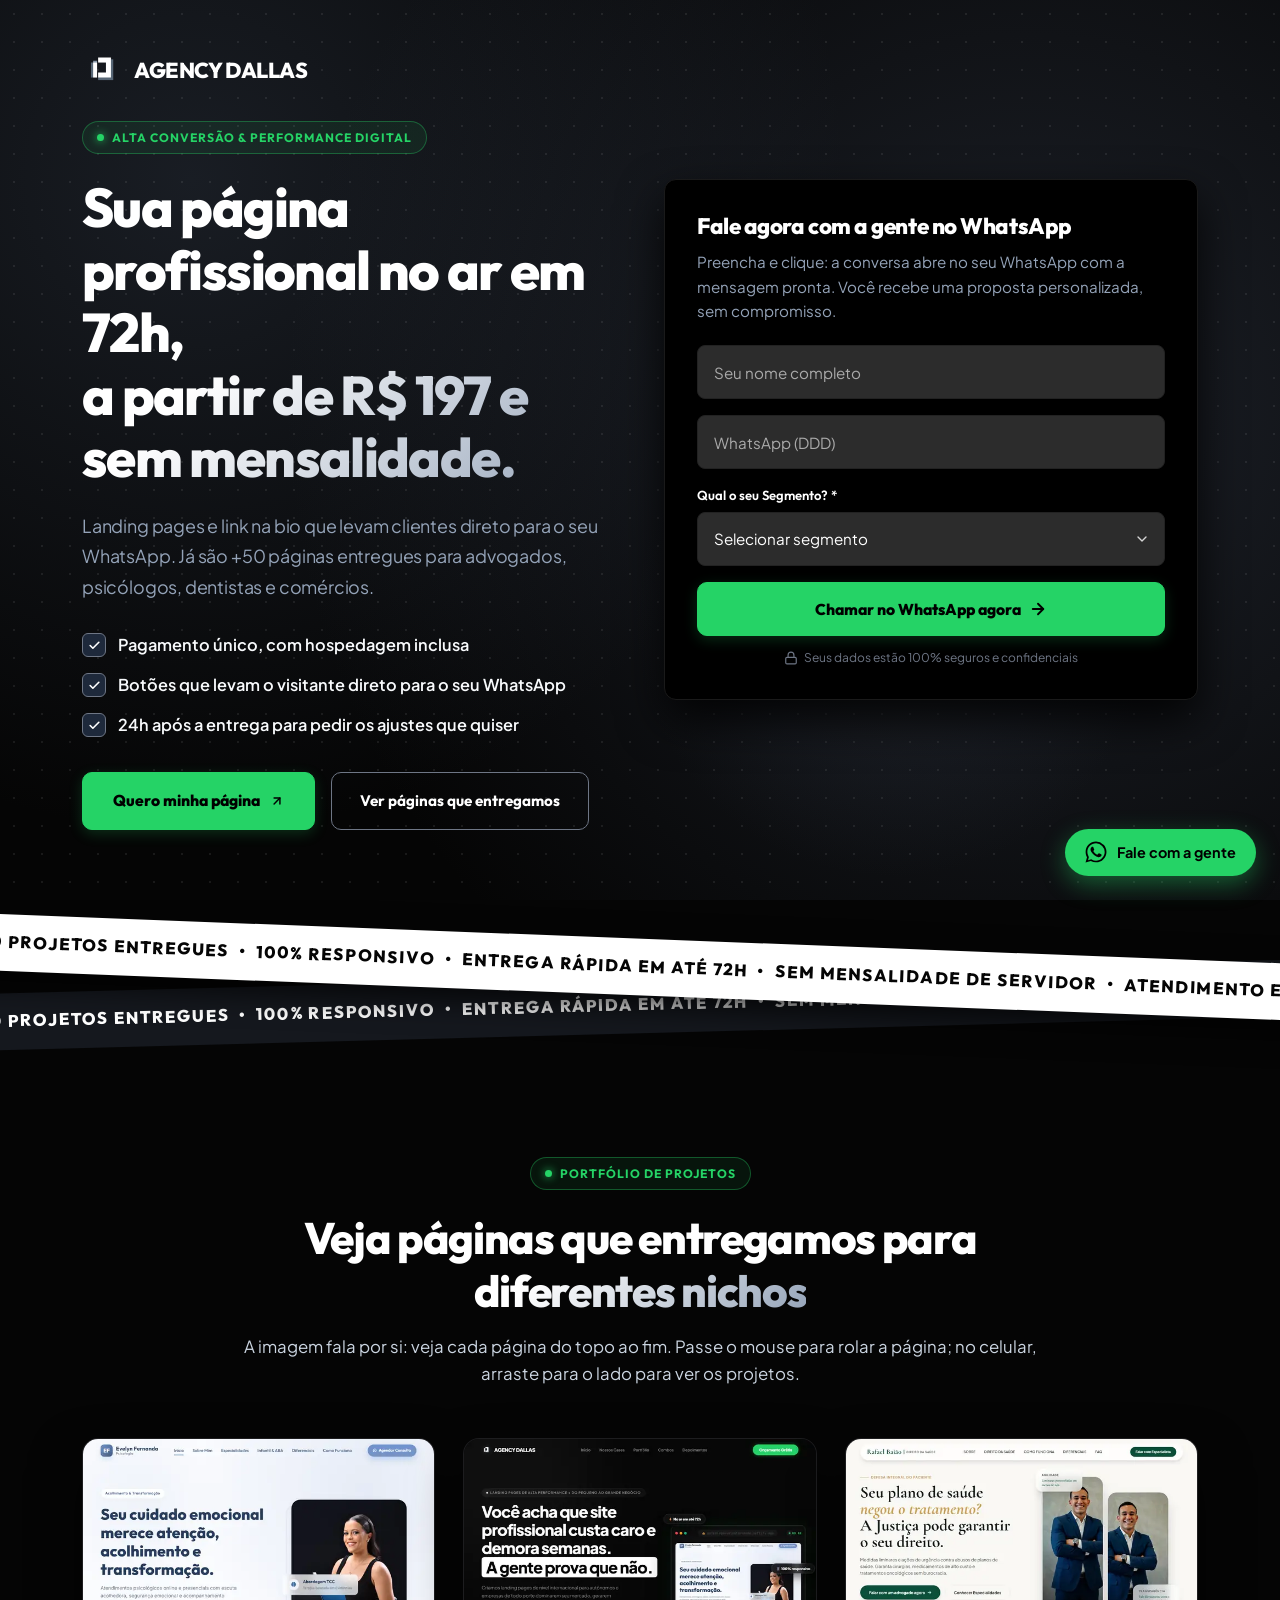
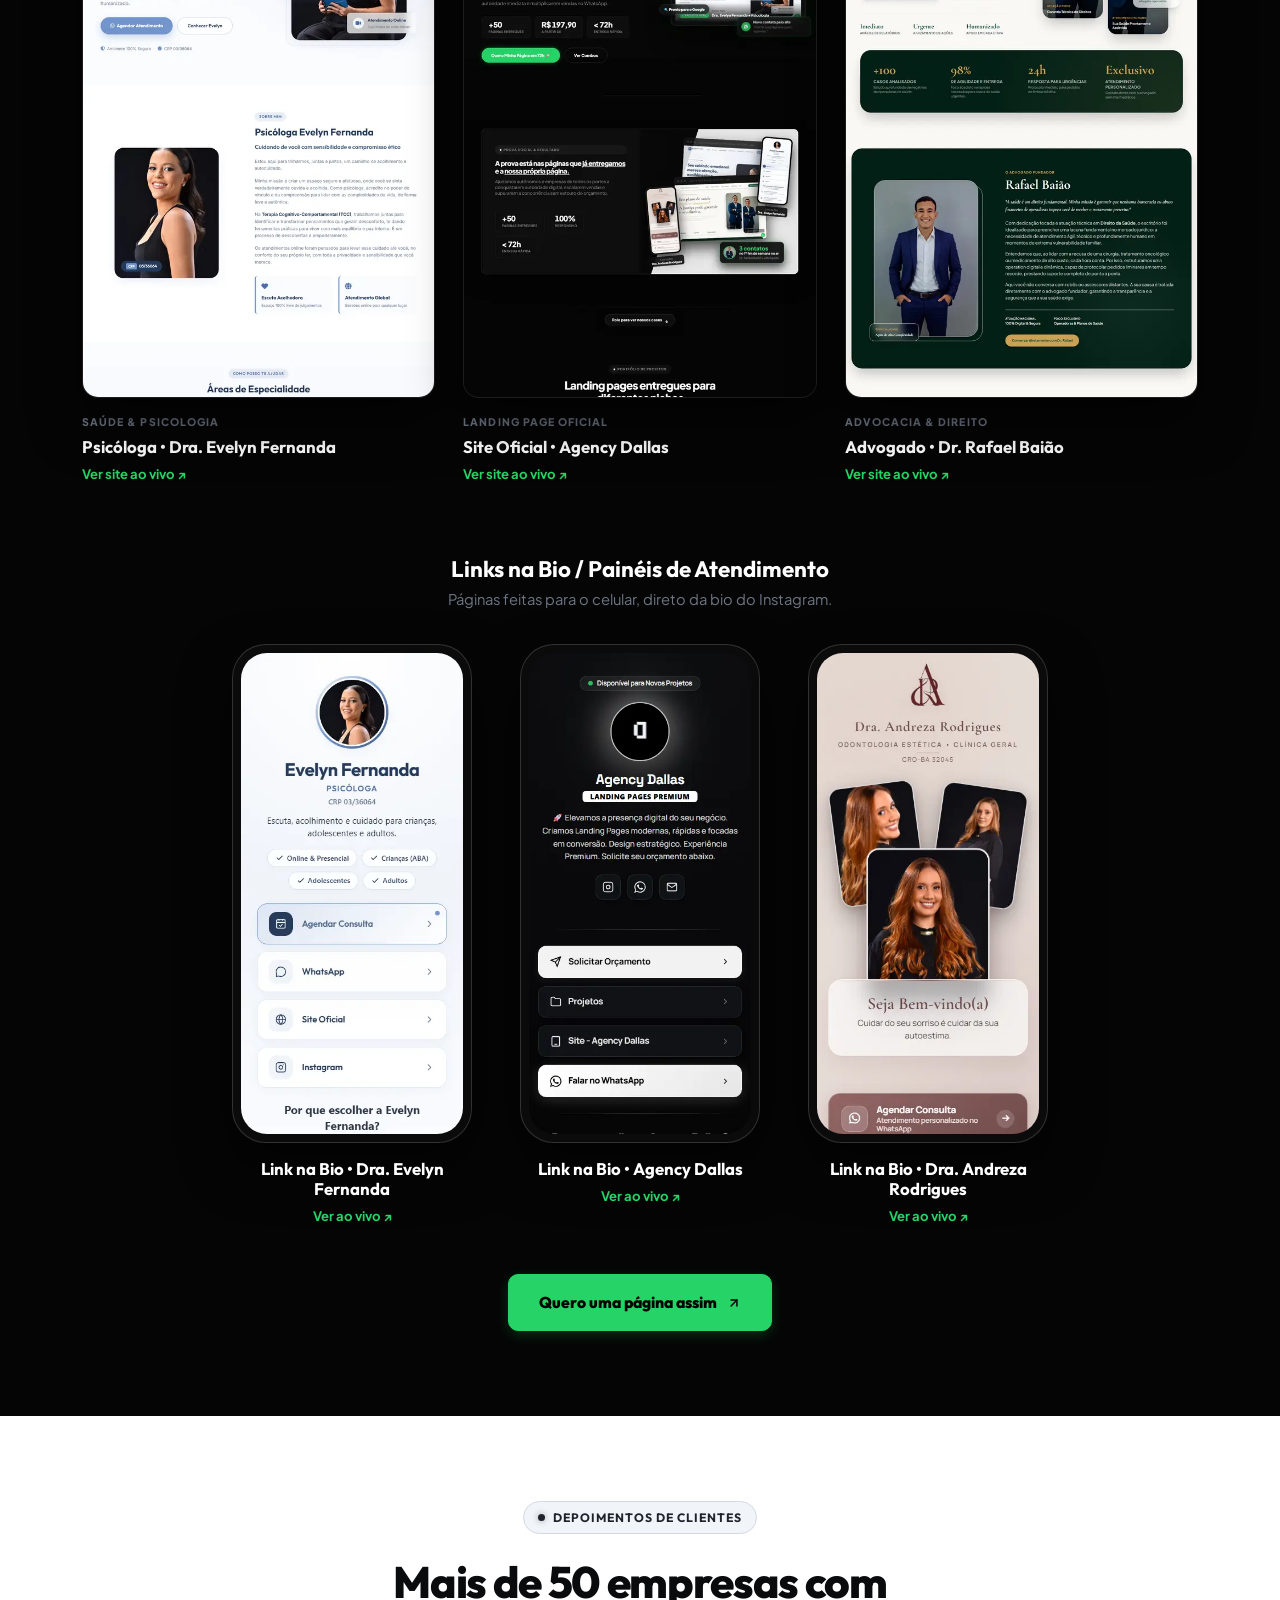
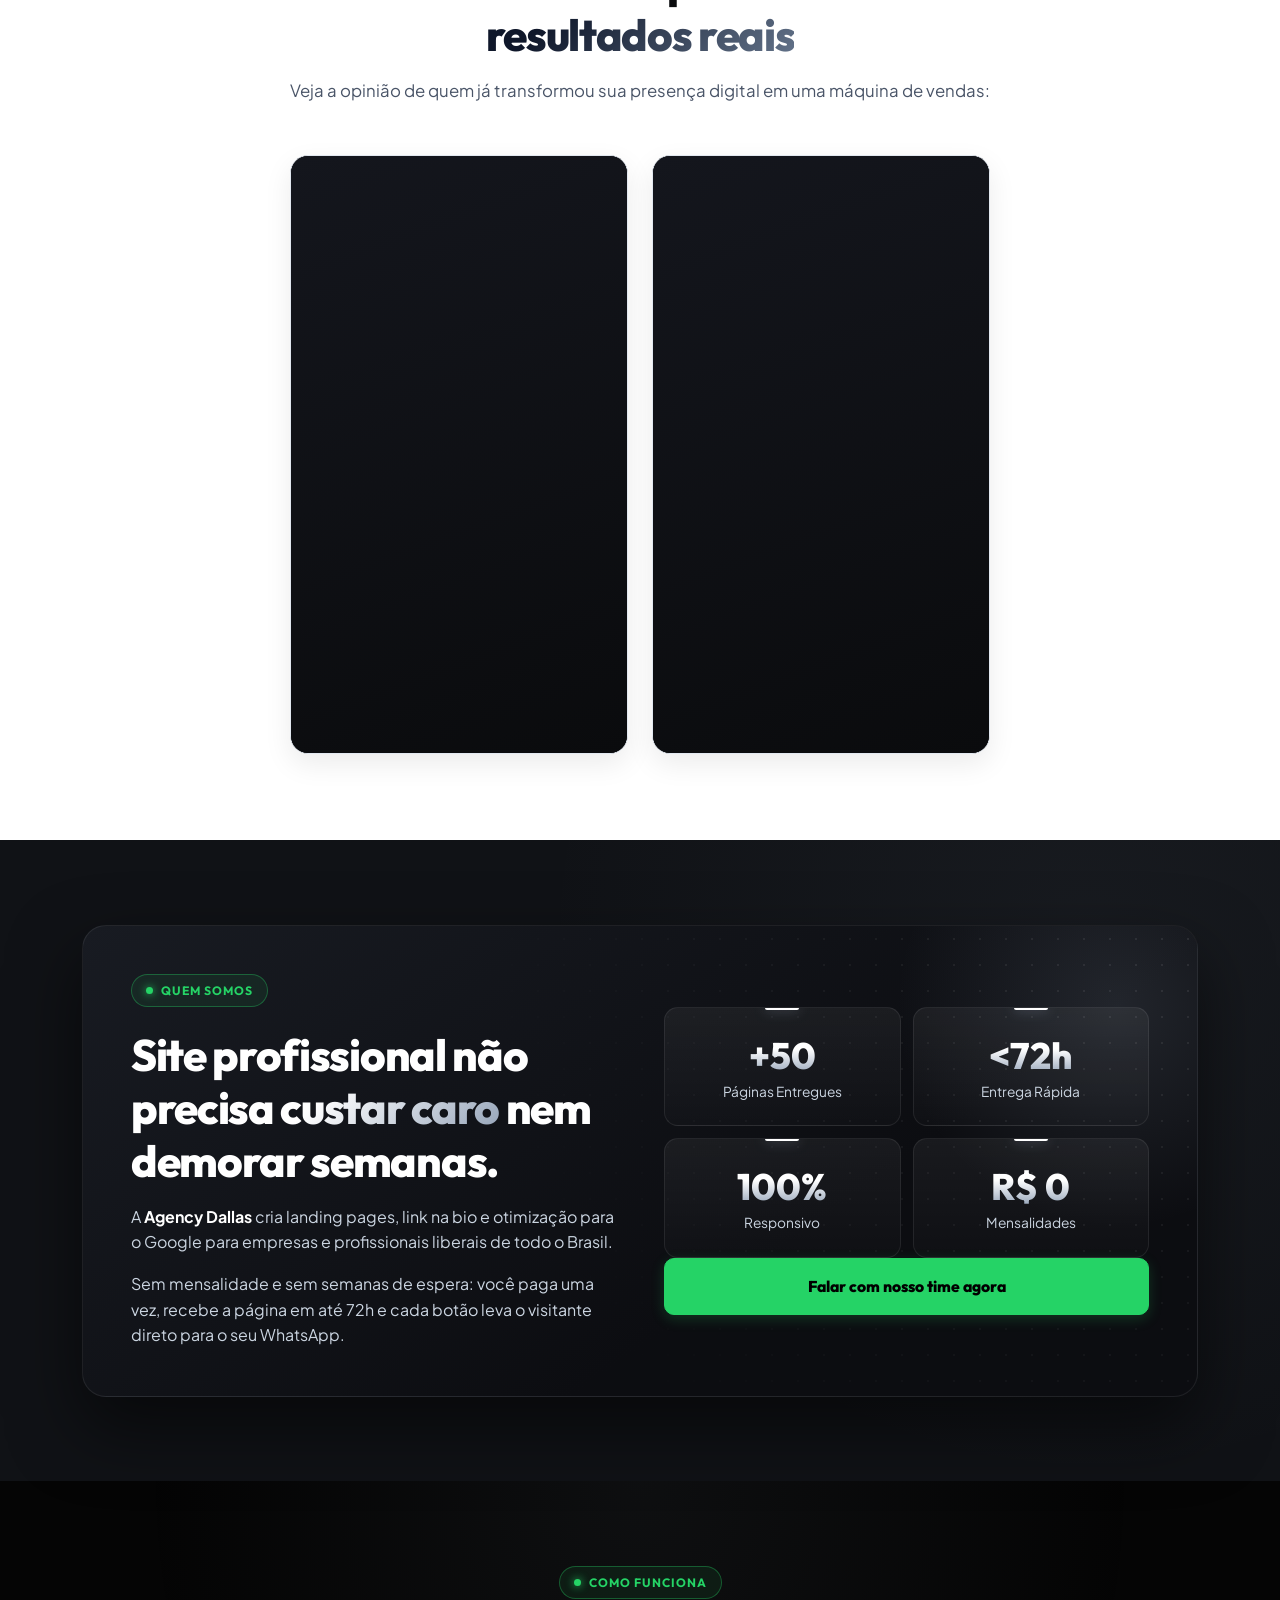
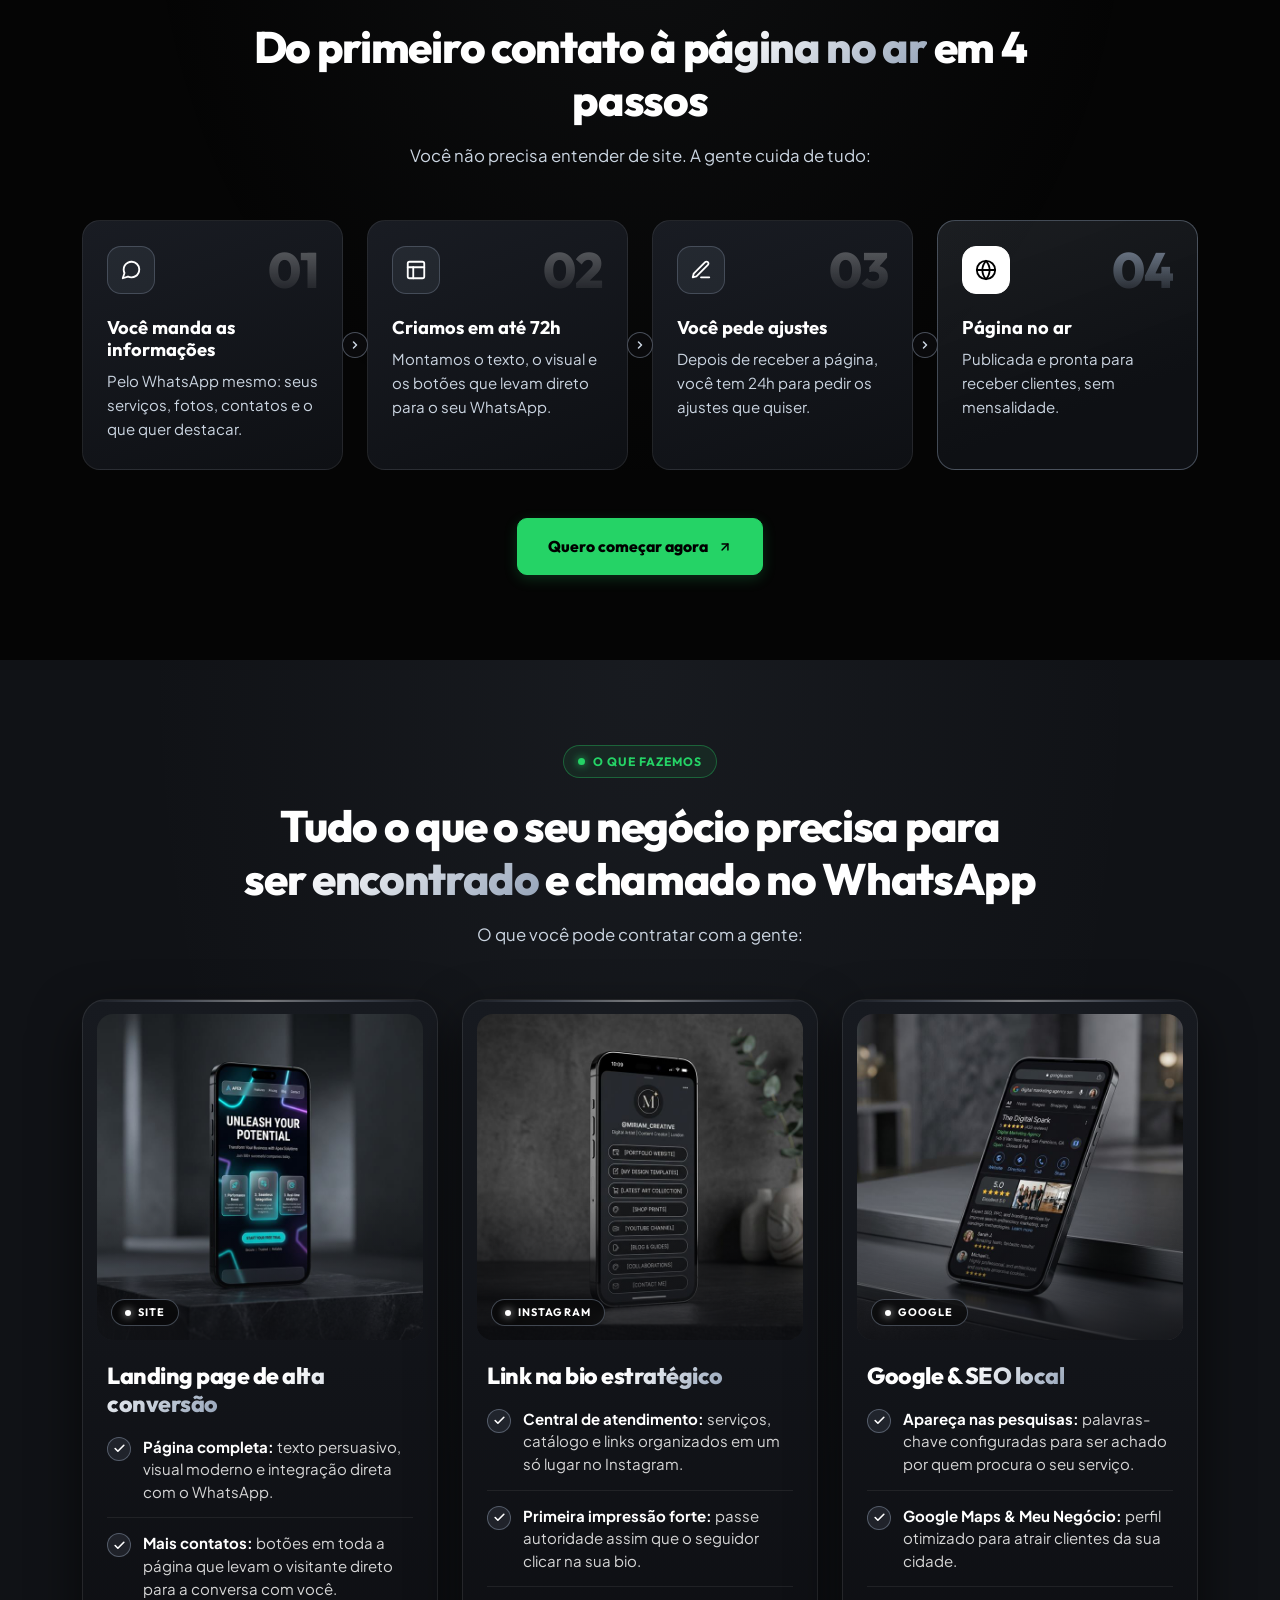
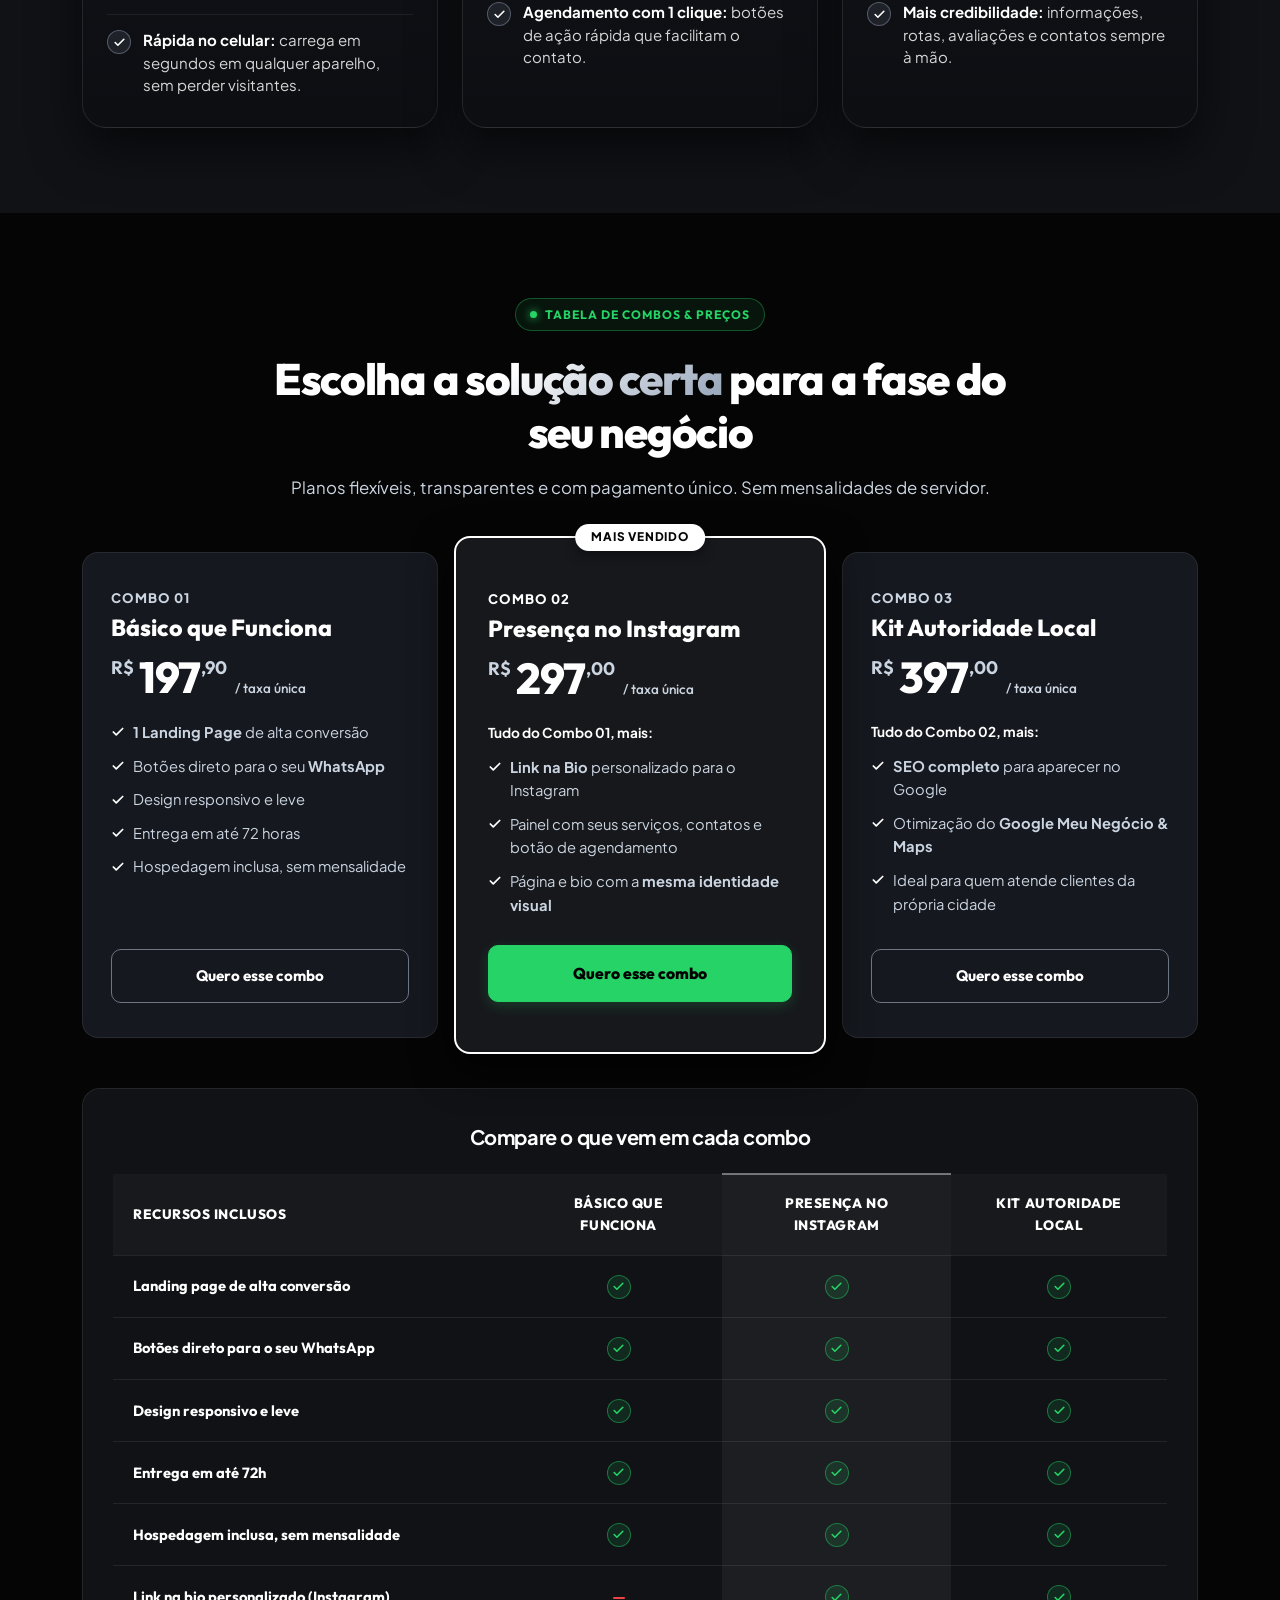
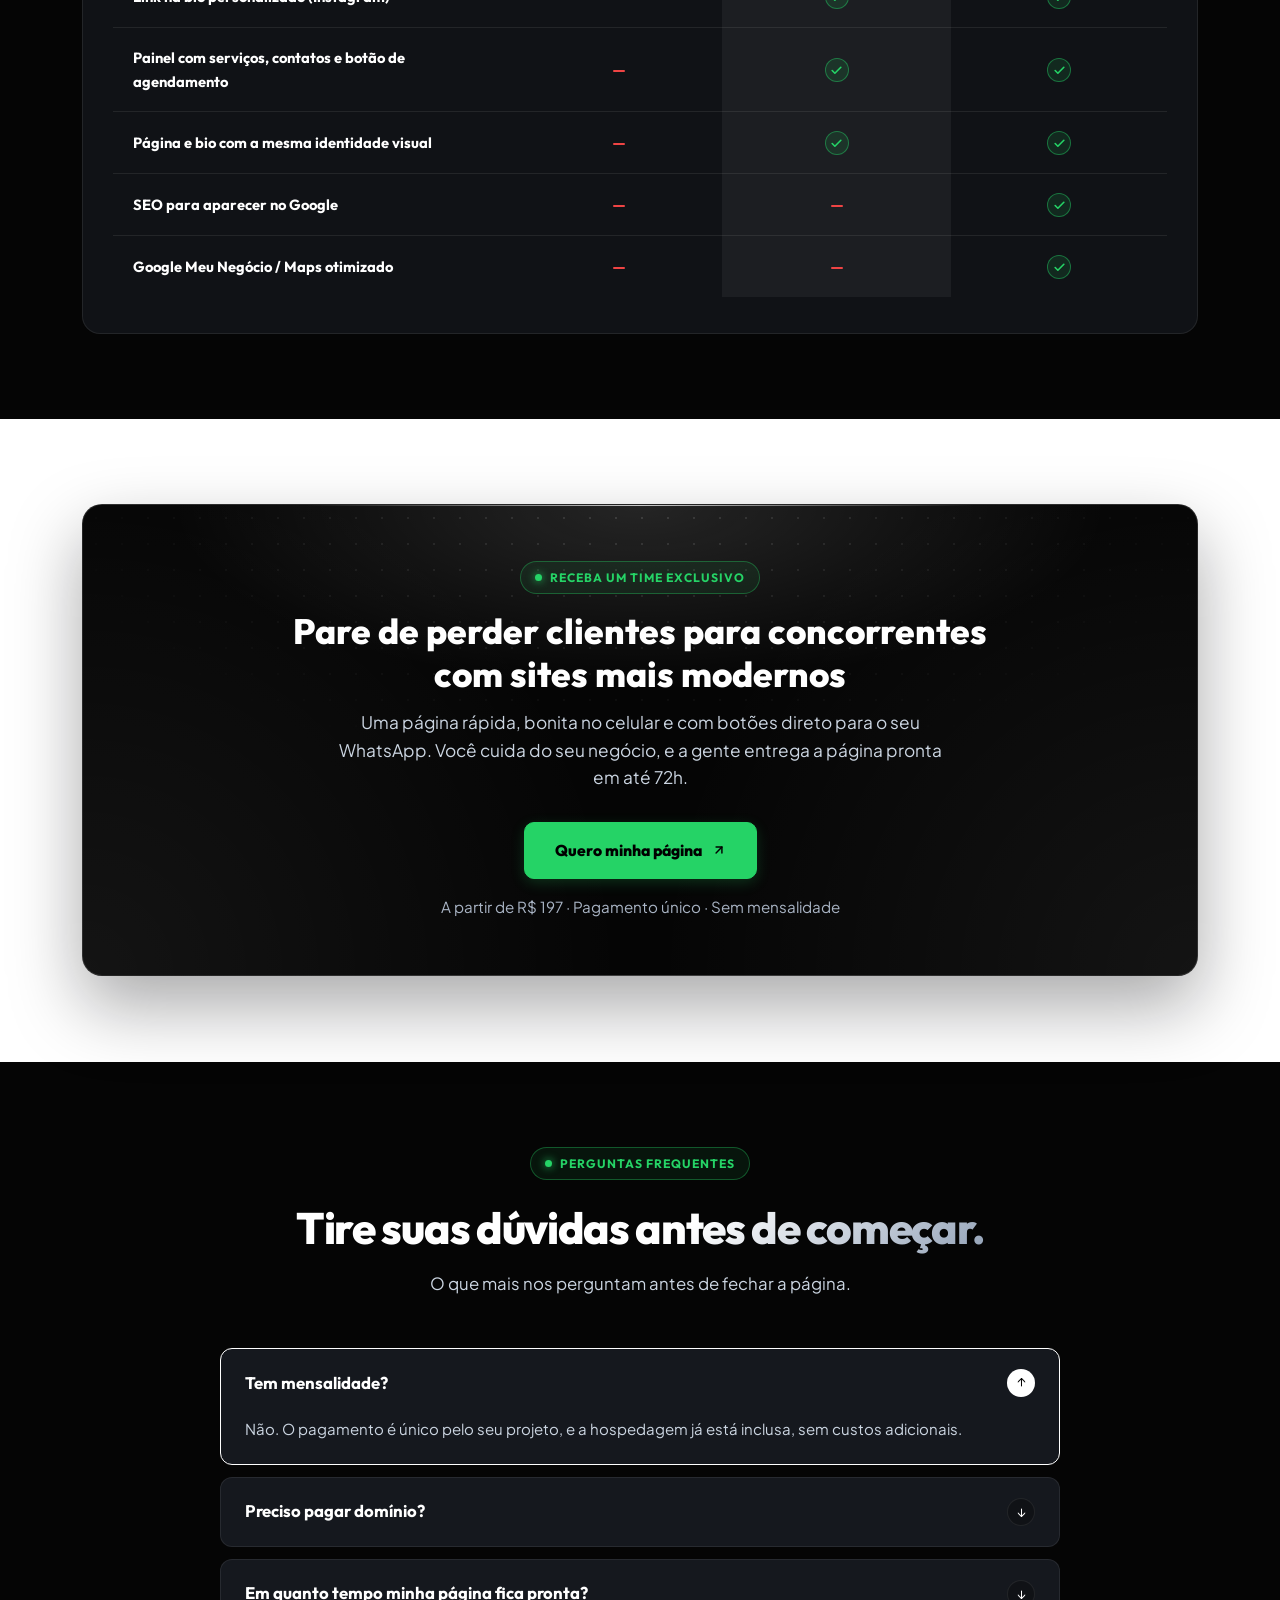
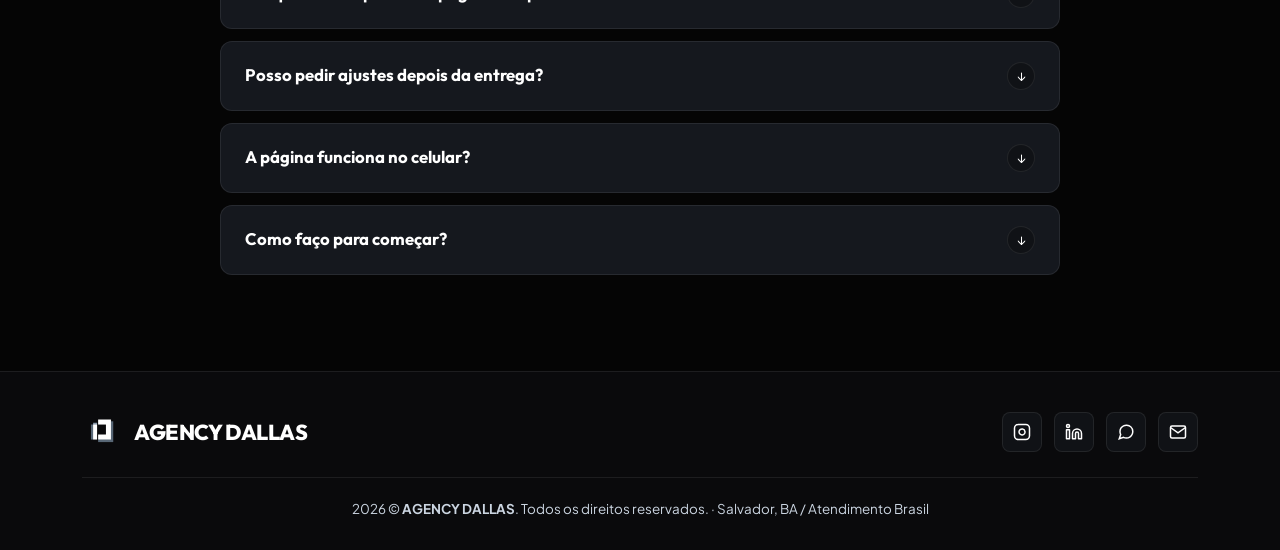
==== commit 73716794: "feat: depoimentos reais dos clientes nos shorts. Troca os vídeos provisórios pelos dois depoimentos " ====
--- a/index.html
+++ b/index.html
@@ -296,11 +296,6 @@
 
         <!-- SHORT 2 -->
         <div class="lp-short-card" data-video-index="1">
-          <div class="lp-short-frame"></div>
-        </div>
-
-        <!-- SHORT 3 -->
-        <div class="lp-short-card" data-video-index="2">
           <div class="lp-short-frame"></div>
         </div>
       </div>
--- a/css/style.css
+++ b/css/style.css
@@ -928,9 +928,9 @@
 /* TESTIMONIAL VIDEO SHORTS (YOUTUBE) */
 .lp-shorts-grid {
   display: grid;
-  grid-template-columns: repeat(3, minmax(0, 1fr));
+  grid-template-columns: repeat(2, minmax(0, 1fr));
   gap: 24px;
-  max-width: 1040px;
+  max-width: 700px;
   margin: 0 auto;
 }
 
